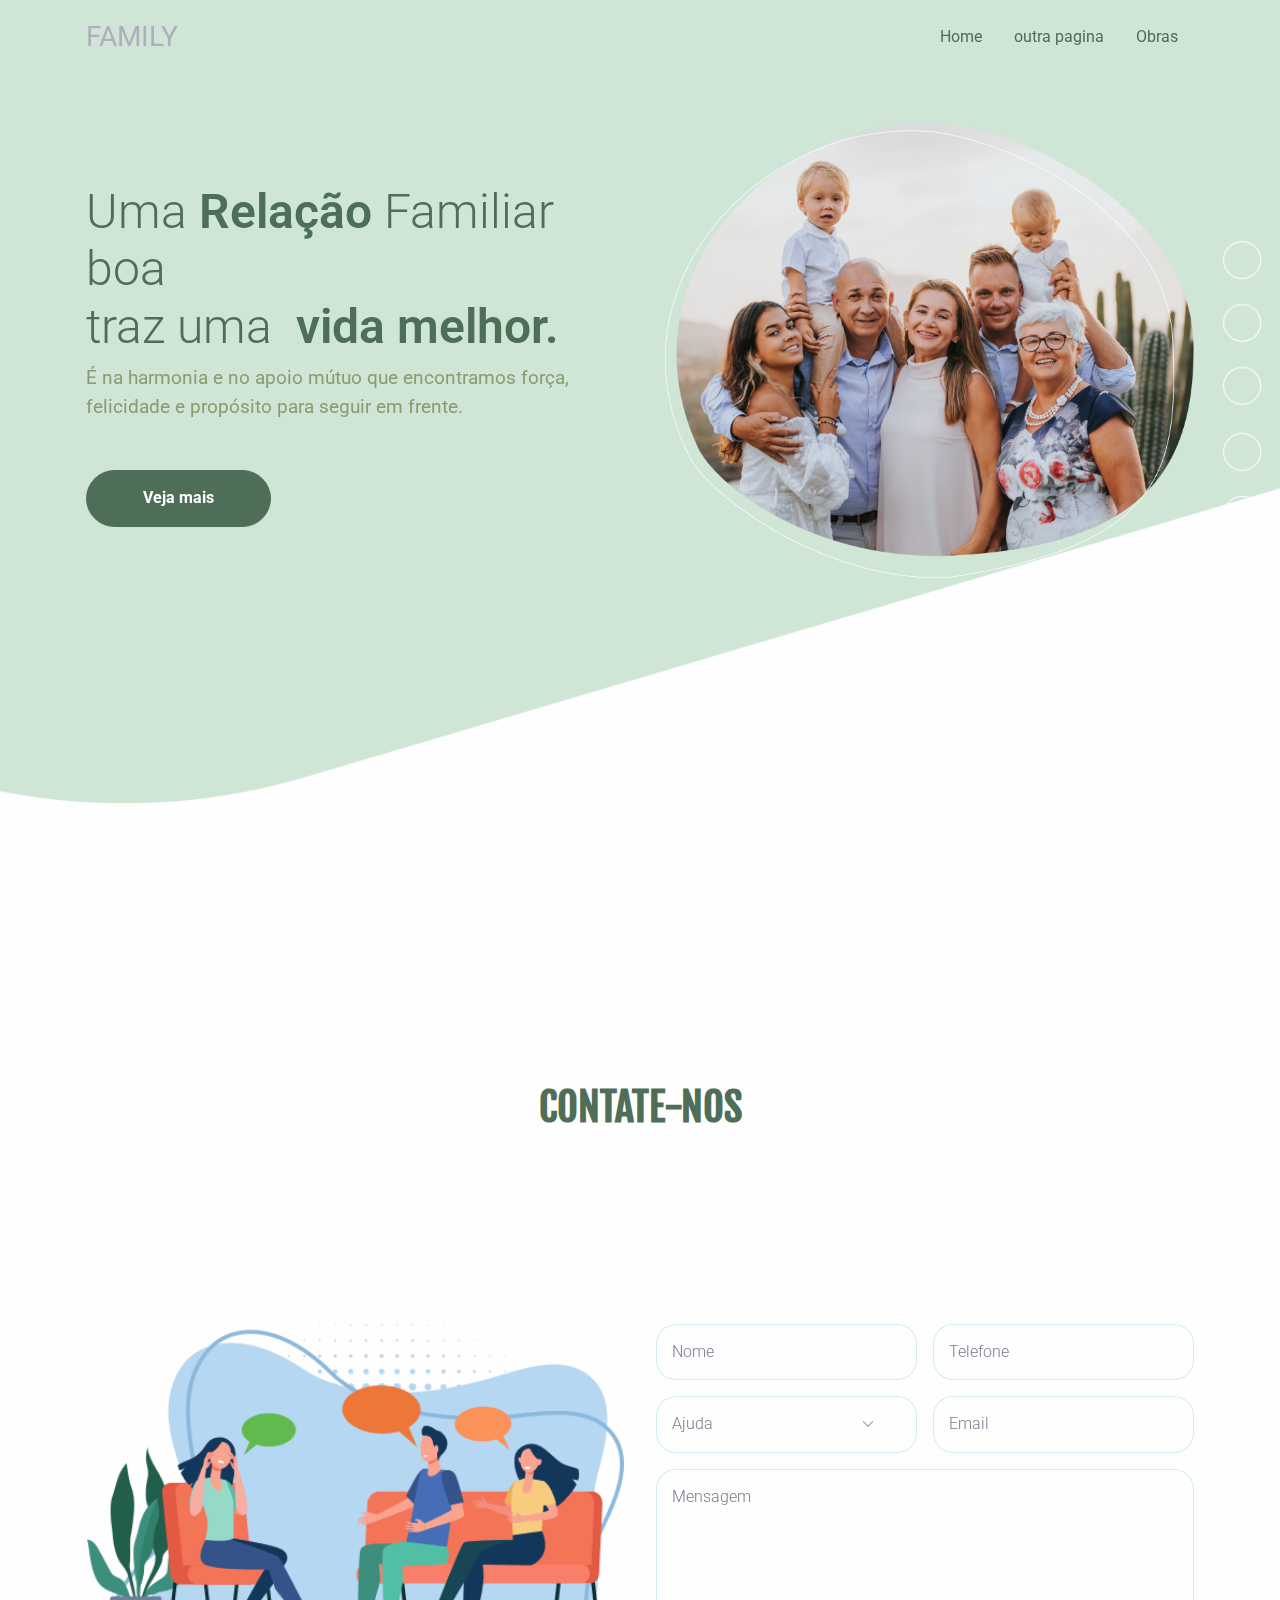
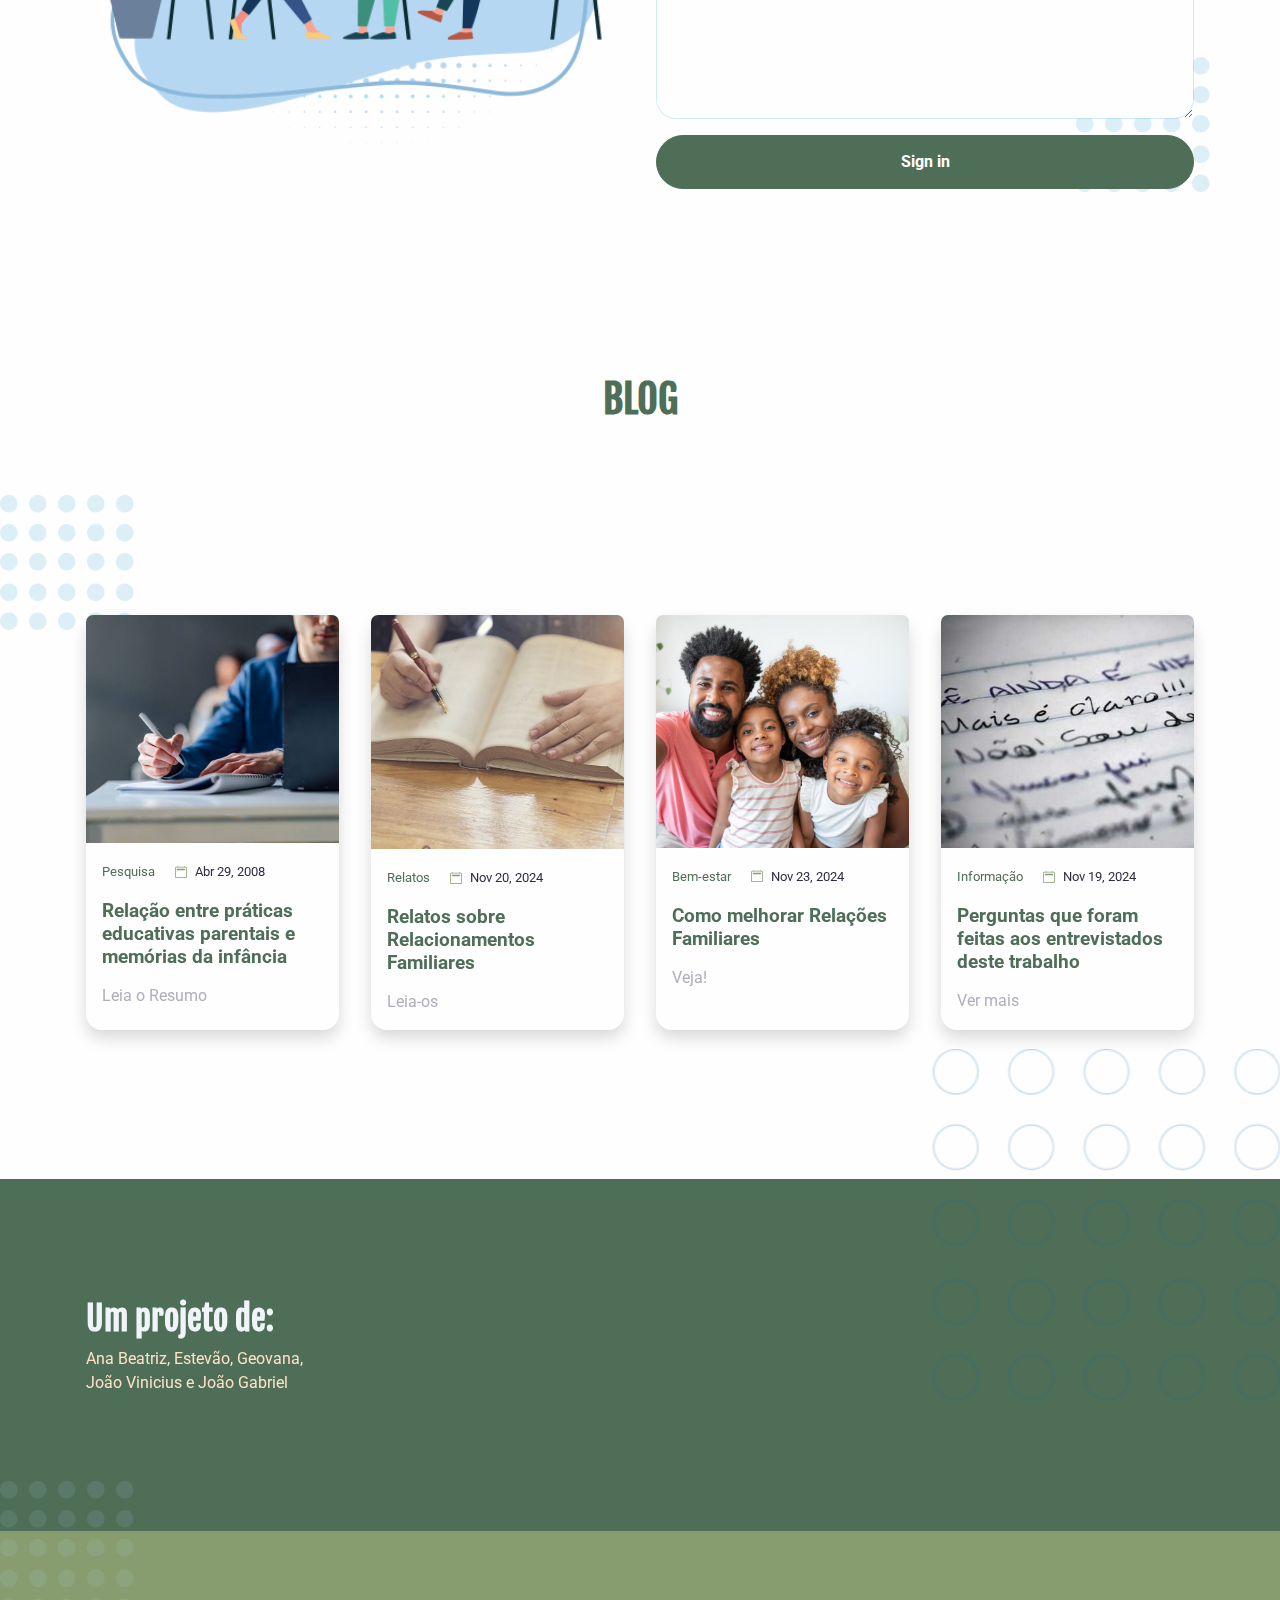
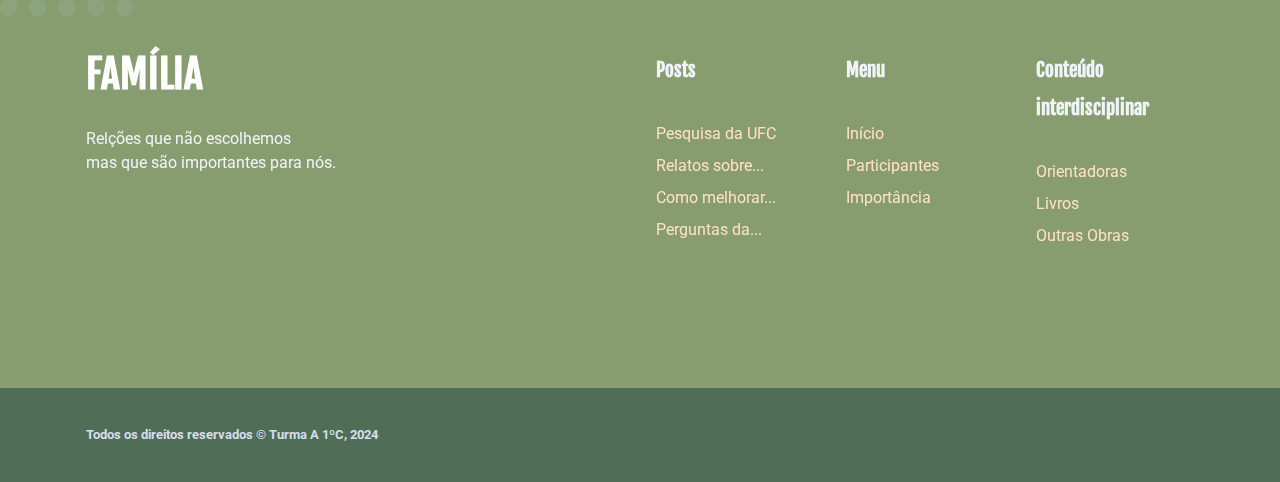
==== contato.html @ 93568e3d "Dividindo em páginas" ====
<!DOCTYPE html>
<html lang="pt-br" dir="ltr">

  <head>
    <meta charset="utf-8">
    <meta http-equiv="X-UA-Compatible" content="IE=edge">
    <meta name="viewport" content="width=device-width, initial-scale=1">


    <!-- ===============================================-->
    <!--    Document Title-->
    <!-- ====================================== -->
    <title>Relações Familiares</title>



    <!-- ===============================================-->
    <!--    Favicons-->
    <!-- ===============================================-->
    <link rel="apple-touch-icon" sizes="180x180" href="assets/img/favicons/apple-touch-icon.png">
    <link rel="icon" type="image/png" sizes="32x32" href="assets/img/favicons/favicon-32x32.png">
    <link rel="icon" type="image/png" sizes="16x16" href="assets/img/favicons/favicon-16x16.png">
    <link rel="shortcut icon" type="image/x-icon" href="assets/img/favicons/favicon.ico">
    <link rel="manifest" href="assets/img/favicons/manifest.json">
    <meta name="msapplication-TileImage" content="assets/img/favicons/mstile-150x150.png">
    <meta name="theme-color" content="#ffffff">


    <!-- ===============================================-->
    <!--    Stylesheets-->
    <!-- ===============================================-->
    <link href="assets/css/theme.css" rel="stylesheet" />
    <link rel="stylesheet" href="assets/css/style.css">

  </head>

  
  <body>

    <!-- ===============================================-->
    <!--    Main Content-->
    <!-- ===============================================-->
    <main class="main" id="top">
      
      <nav class="navbar navbar-expand-lg navbar-light fixed-top py-3 d-block" data-navbar-on-scroll="data-navbar-on-scroll">
        <div class="container"><a class="navbar-brand" href="index.html"><!--<img src="assets/img/gallery/logo.png" width="118" alt="logo" />-->FAMILY</a>
          <button class="navbar-toggler" type="button" data-bs-toggle="collapse" data-bs-target="#navbarSupportedContent" aria-controls="navbarSupportedContent" aria-expanded="false" aria-label="Toggle navigation"><span class="navbar-toggler-icon"> </span></button>
          <div class="collapse navbar-collapse border-top border-lg-0 mt-4 mt-lg-0" id="navbarSupportedContent">
            <ul class="navbar-nav ms-auto pt-2 pt-lg-0 font-base">
              <li class="nav-item px-2"><a class="nav-link" aria-current="page" href="index.html">Home</a></li>
              <li class="nav-item px-2"><a class="nav-link" href="#">outra pagina</a></li>
              <li class="nav-item px-2"><a class="nav-link" href="obras.html">Obras</a></li>
            </ul>
          </div>
        </div>
      </nav>

      <section class="py-xxl-10 pb-0" id="home">
        <div class="bg-holder bg-size" style="background-image:url(assets/img/gallery/hero-bg.png);background-position:top center;background-size:cover;">
        </div>
        <!--/.bg-holder-->

        <div class="container">
          <div class="row min-vh-xl-100 min-vh-xxl-25">
            <div class="col-md-5 col-xl-6 col-xxl-7 order-0 order-md-1 text-end"><img class="pt-7 pt-md-0 w-100" src="assets/img/gallery/hero.png" alt="hero-header" /></div>
            <div class="col-md-75 col-xl-6 col-xxl-5 text-md-start text-center py-6">
              <h1 class="fw-light font-base fs-6 fs-xxl-7">Uma <strong>Relação </strong>Familiar boa<br />traz uma &nbsp;<strong>vida melhor.</strong></h1>
              <p class="fs-1 mb-5">É na harmonia e no apoio mútuo que encontramos força,<br />felicidade e propósito para seguir em frente.</p><a class="btn btn-lg btn-primary rounded-pill" href="#sobre" role="button">Veja mais</a>
            </div>
          </div>
        </div>
      </section>
      

      <!-- ============================================-->
      <!-- <section> begin ========== CONTATO ======-->
      <section class="py-5" id="contato">

        <div class="container">
          <div class="row">
            <div class="col-12 py-3">
              <div class="bg-holder bg-size">
              </div>
              <!--/.bg-holder-->

              <h1 class="text-center">CONTATE-NOS</h1>
            </div>
          </div>
        </div>
        <!-- end of .container-->

      </section>
      <!-- <section> close ============================-->
      <!-- ============================================-->


      <section class="py-8">
        <div class="container">
          <div class="row">
            <div class="bg-holder bg-size" style="background-image:url(assets/img/gallery/dot-bg.png);background-position:bottom right;background-size:auto;">
            </div>
            <!--/.bg-holder-->

            <div class="col-lg-6 z-index-2 mb-5"><img class="w-100" src="assets/img/gallery/contato.png" alt="..." /></div>
            <div class="col-lg-6 z-index-2">
              <form class="row g-3">
                <div class="col-md-6">
                  <label class="visually-hidden" for="inputName">Name</label>
                  <input class="form-control form-livedoc-control" id="inputName" type="text" placeholder="Nome" />
                </div>
                <div class="col-md-6">
                  <label class="visually-hidden" for="inputPhone">Phone</label>
                  <input class="form-control form-livedoc-control" id="inputPhone" type="text" placeholder="Telefone" />
                </div>
                <div class="col-md-6">
                  <label class="form-label visually-hidden" for="inputCategory">Category</label>
                  <select class="form-select" id="inputCategory">
                    <option selected="selected">Ajuda</option>
                    <option> Conversar</option>
                    <option> Dúvidas</option>
                  </select>
                </div>
                <div class="col-md-6">
                  <label class="form-label visually-hidden" for="inputEmail">Email</label>
                  <input class="form-control form-livedoc-control" id="inputEmail" type="email" placeholder="Email" />
                </div>
                <div class="col-md-12">
                  <label class="form-label visually-hidden" for="validationTextarea">Message</label>
                  <textarea class="form-control form-livedoc-control" id="validationTextarea" placeholder="Mensagem" style="height: 250px;" required="required"></textarea>
                </div>
                <div class="col-12">
                  <div class="d-grid">
                    <button class="btn btn-primary rounded-pill" type="submit">Sign in</button>
                  </div>
                </div>
              </form>
            </div>
          </div>
        </div>
      </section>


      <!-- ============================================-->
      <!-- <section> begin ============== BLOG ========-->
      <section class="py-5" id="blog">

        <div class="container">
          <div class="row">
            <div class="col-12 py-3">
              <div class="bg-holder bg-size">
              </div>
              <!--/.bg-holder-->

              <h1 class="text-center">BLOG</h1>
            </div>
          </div>
        </div>
        <!-- end of .container-->

      </section>
      <!-- <section> close ============================-->
      <!-- ============================================-->


      <section>
        <div class="bg-holder bg-size" style="background-image:url(assets/img/gallery/dot-bg.png);background-position:top left;background-size:auto;">
        </div>
        <!--/.bg-holder-->

        <div class="container">
          <div class="row">
            <div class="col-sm-6 col-lg-3 mb-4">
              <div class="card h-100 shadow card-span rounded-3"><img class="card-img-top rounded-top-3" src="assets/img/gallery/pesquisa.jpg" alt="news" />
                <div class="card-body"><span class="fs--1 text-primary me-3">Pesquisa</span>
                  <svg class="bi bi-calendar2 me-2" xmlns="http://www.w3.org/2000/svg" width="12" height="12" fill="currentColor" viewBox="0 0 16 16">
                    <path d="M3.5 0a.5.5 0 0 1 .5.5V1h8V.5a.5.5 0 0 1 1 0V1h1a2 2 0 0 1 2 2v11a2 2 0 0 1-2 2H2a2 2 0 0 1-2-2V3a2 2 0 0 1 2-2h1V.5a.5.5 0 0 1 .5-.5zM2 2a1 1 0 0 0-1 1v11a1 1 0 0 0 1 1h12a1 1 0 0 0 1-1V3a1 1 0 0 0-1-1H2z"></path>
                    <path d="M2.5 4a.5.5 0 0 1 .5-.5h10a.5.5 0 0 1 .5.5v1a.5.5 0 0 1-.5.5H3a.5.5 0 0 1-.5-.5V4z"> </path>
                  </svg><span class="fs--1 text-900">Abr 29, 2008</span><span class="fs--1"></span>
                  <h5 class="font-base fs-lg-0 fs-xl-1 my-3">Relação entre práticas educativas parentais e memórias da infância</h5><a class="stretched-link" href="pesquisa-ufc.html">Leia o Resumo</a>
                </div>
              </div>
            </div>
            <div class="col-sm-6 col-lg-3 mb-4">
              <div class="card h-100 shadow card-span rounded-3"><img class="card-img-top rounded-top-3" src="assets/img/gallery/relatos-image.jpg" alt="news" />
                <div class="card-body"><span class="fs--1 text-primary me-3">Relatos</span>
                  <svg class="bi bi-calendar2 me-2" xmlns="http://www.w3.org/2000/svg" width="12" height="12" fill="currentColor" viewBox="0 0 16 16">
                    <path d="M3.5 0a.5.5 0 0 1 .5.5V1h8V.5a.5.5 0 0 1 1 0V1h1a2 2 0 0 1 2 2v11a2 2 0 0 1-2 2H2a2 2 0 0 1-2-2V3a2 2 0 0 1 2-2h1V.5a.5.5 0 0 1 .5-.5zM2 2a1 1 0 0 0-1 1v11a1 1 0 0 0 1 1h12a1 1 0 0 0 1-1V3a1 1 0 0 0-1-1H2z"></path>
                    <path d="M2.5 4a.5.5 0 0 1 .5-.5h10a.5.5 0 0 1 .5.5v1a.5.5 0 0 1-.5.5H3a.5.5 0 0 1-.5-.5V4z"> </path>
                  </svg><span class="fs--1 text-900">Nov 20, 2024</span><span class="fs--1"></span>
                  <h5 class="font-base fs-lg-0 fs-xl-1 my-3">Relatos sobre Relacionamentos Familiares</h5><a class="stretched-link" href="relatos.html">Leia-os</a>
                </div>
              </div>
            </div>
            <div class="col-sm-6 col-lg-3 mb-4">
              <div class="card h-100 shadow card-span rounded-3"><img class="card-img-top rounded-top-3" src="assets/img/gallery/familia.jpeg" alt="news" />
                <div class="card-body"><span class="fs--1 text-primary me-3">Bem-estar</span>
                  <svg class="bi bi-calendar2 me-2" xmlns="http://www.w3.org/2000/svg" width="12" height="12" fill="currentColor" viewBox="0 0 16 16">
                    <path d="M3.5 0a.5.5 0 0 1 .5.5V1h8V.5a.5.5 0 0 1 1 0V1h1a2 2 0 0 1 2 2v11a2 2 0 0 1-2 2H2a2 2 0 0 1-2-2V3a2 2 0 0 1 2-2h1V.5a.5.5 0 0 1 .5-.5zM2 2a1 1 0 0 0-1 1v11a1 1 0 0 0 1 1h12a1 1 0 0 0 1-1V3a1 1 0 0 0-1-1H2z"></path>
                    <path d="M2.5 4a.5.5 0 0 1 .5-.5h10a.5.5 0 0 1 .5.5v1a.5.5 0 0 1-.5.5H3a.5.5 0 0 1-.5-.5V4z"> </path>
                  </svg><span class="fs--1 text-900">Nov 23, 2024</span><span class="fs--1"></span>
                  <h5 class="font-base fs-lg-0 fs-xl-1 my-3">Como melhorar Relações Familiares</h5><a class="stretched-link" href="melhorarrelacoes.html">Veja!</a>
                </div>
              </div>
            </div>
            <div class="col-sm-6 col-lg-3 mb-4">
              <div class="card h-100 shadow card-span rounded-3"><img class="card-img-top rounded-top-3" src="assets/img/gallery/perguntas.jpg" alt="news" />
                <div class="card-body"><span class="fs--1 text-primary me-3">Informação</span>
                  <svg class="bi bi-calendar2 me-2" xmlns="http://www.w3.org/2000/svg" width="12" height="12" fill="currentColor" viewBox="0 0 16 16">
                    <path d="M3.5 0a.5.5 0 0 1 .5.5V1h8V.5a.5.5 0 0 1 1 0V1h1a2 2 0 0 1 2 2v11a2 2 0 0 1-2 2H2a2 2 0 0 1-2-2V3a2 2 0 0 1 2-2h1V.5a.5.5 0 0 1 .5-.5zM2 2a1 1 0 0 0-1 1v11a1 1 0 0 0 1 1h12a1 1 0 0 0 1-1V3a1 1 0 0 0-1-1H2z"></path>
                    <path d="M2.5 4a.5.5 0 0 1 .5-.5h10a.5.5 0 0 1 .5.5v1a.5.5 0 0 1-.5.5H3a.5.5 0 0 1-.5-.5V4z"> </path>
                  </svg><span class="fs--1 text-900">Nov 19, 2024</span><span class="fs--1"></span>
                  <h5 class="font-base fs-lg-0 fs-xl-1 my-3">Perguntas que foram feitas aos entrevistados deste trabalho</h5><a class="stretched-link" href="perguntas-entrevista.html">Ver mais</a>
                </div>
              </div>
            </div>
          </div>
        </div>
      </section>


      <section class="bg-primary">
        <div class="bg-holder bg-size" style="background-image:url(assets/img/gallery/cta-bg.png);background-position:center right;margin-top:-8.125rem;background-size:contain;">
        </div>
        <!--/.bg-holder-->

        <div class="container">
          <div class="row">
            <div class="col-lg-6">
              <h2 class="fw-bold text-light">Um projeto de:</h2>
              <p class="text-soft-primary">Ana Beatriz, Estevão, Geovana, <br />João Vinicius e João Gabriel</p>
            </div>
          </div>
        </div>
      </section>
      <section class="py-0 bg-secondary">
        <div class="bg-holder opacity-25" style="background-image:url(assets/img/gallery/dot-bg.png);background-position:top left;margin-top:-3.125rem;background-size:auto;">
        </div>
        <!--/.bg-holder-->

        <div class="container">
          <div class="row py-8">
            <div class="col-12 col-sm-12 col-lg-6 mb-4 order-0 order-sm-0"><a class="text-decoration-none" href="#"><h1 class="h1-footer">FAMÍLIA</h1></a>
              <p class="text-light my-4">Relções que não escolhemos <br />mas que são importantes para nós.</p>
            </div>
            <div class="col-6 col-sm-4 col-lg-2 mb-3 order-2 order-sm-1">
              <h5 class="lh-lg fw-bold mb-4 text-light font-sans-serif">Posts</h5>
              <ul class="list-unstyled mb-md-4 mb-lg-0">
                <li class="lh-lg"><a class="footer-link" href="pesquisa-ufc.html">Pesquisa da UFC</a></li>
                <li class="lh-lg"><a class="footer-link" href="relatos.html">Relatos sobre...</a></li>
                <li class="lh-lg"><a class="footer-link" href="melhorarrelacoes.html">Como melhorar...</a></li>
                <li class="lh-lg"><a class="footer-link" href="perguntas-entrevista.html">Perguntas da...</a></li>
              </ul>
            </div>
            <div class="col-6 col-sm-4 col-lg-2 mb-3 order-3 order-sm-2">
              <h5 class="lh-lg fw-bold text-light mb-4 font-sans-serif">Menu</h5>
              <ul class="list-unstyled mb-md-4 mb-lg-0">
                <li class="lh-lg"><a class="footer-link" href="#home">Início</a></li>
                <li class="lh-lg"><a class="footer-link" href="#grupo">Participantes</a></li>
                <li class="lh-lg"><a class="footer-link" href="#importancia">Importância</a></li>
              </ul>
            </div>
            <div class="col-6 col-sm-4 col-lg-2 mb-3 order-3 order-sm-2">
              <h5 class="lh-lg fw-bold text-light mb-4 font-sans-serif"> Conteúdo interdisciplinar</h5>
              <ul class="list-unstyled mb-md-4 mb-lg-0">
                <li class="lh-lg"><a class="footer-link" href="#sobre">Orientadoras</a></li>
                <li class="lh-lg"><a class="footer-link" href="#livros">Livros</a></li>
                <li class="lh-lg"><a class="footer-link" href="#sujestoes">Outras Obras</a></li>
              </ul>
            </div>
          </div>
        </div>


        <!-- ============================================-->
        <!-- <section> begin ============================-->
        <section class="py-0 bg-primary">

          <div class="container">
            <div class="row justify-content-md-between justify-content-evenly py-4">
              <div class="col-12 col-sm-8 col-md-6 col-lg-auto text-center text-md-start">
                <p class="fs--1 my-2 fw-bold text-200">Todos os direitos reservados &copy; Turma A 1ºC, 2024</p>
              </div>
            </div>
          </div>
          <!-- end of .container-->

        </section>
        <!-- <section> close ============================-->
        <!-- ============================================-->


      </section>
    </main>
    <!-- ===============================================-->
    <!--    End of Main Content-->
    <!-- ===============================================-->




    <!-- ===============================================-->
    <!--    JavaScripts-->
    <!-- ===============================================-->
    <script src="vendors/@popperjs/popper.min.js"></script>
    <script src="vendors/bootstrap/bootstrap.min.js"></script>
    <script src="vendors/is/is.min.js"></script>
    <script src="https://scripts.sirv.com/sirvjs/v3/sirv.js"></script>
    <script src="https://polyfill.io/v3/polyfill.min.js?features=window.scroll"></script>
    <script src="vendors/fontawesome/all.min.js"></script>
    <script src="assets/js/theme.js"></script>

    <link rel="preconnect" href="https://fonts.googleapis.com">
    <link rel="preconnect" href="https://fonts.gstatic.com" crossorigin>
    <link href="https://fonts.googleapis.com/css2?family=Fjalla+One&amp;family=Roboto:ital,wght@0,100;0,300;0,400;0,500;0,700;0,900;1,100&amp;display=swap" rel="stylesheet">
  </body>

</html>
---- assets/css/theme.css ----
/* -------------------------------------------------------------------------- */
/*                                 Theme                                      */
/* -------------------------------------------------------------------------- */
/* prettier-ignore */
/* -------------------------------------------------------------------------- */
/*                                  Utilities                                 */
/* -------------------------------------------------------------------------- */
/*-----------------------------------------------
|   Bootstrap Styles
-----------------------------------------------*/
/*!
 * Bootstrap v5.0.0-alpha1 (https://getbootstrap.com/)
 * Copyright 2011-2020 The Bootstrap Authors
 * Copyright 2011-2020 Twitter, Inc.
 * Licensed under MIT (https://github.com/twbs/bootstrap/blob/main/LICENSE)
 */
:root {
  --bs-blue: #283779;
  --bs-indigo: #1B71A1;
  --bs-purple: #A1B0FC;
  --bs-pink: #D42DA3;
  --bs-red: #DA3849;
  --bs-orange: #F17228;
  --bs-yellow: #FEC02F;
  --bs-green: #30A64A;
  --bs-teal: #53F283;
  --bs-cyan: #0DAFCA;
  --bs-white: #FFFEFE;
  --bs-gray: #7B7A8B;
  --bs-gray-dark: #464558;
  --bs-primary: #283779;
  --bs-secondary: #1B71A1;
  --bs-success: #30A64A;
  --bs-info: #0DAFCA;
  --bs-warning: #FEC02F;
  --bs-danger: #DA3849;
  --bs-light: #F0F4F9;
  --bs-dark: #222132;
  --bs-font-sans-serif: "Fjalla One", "Open Sans", -apple-system, BlinkMacSystemFont, "Segoe UI", "Helvetica Neue", Arial, sans-serif, "Apple Color Emoji", "Segoe UI Emoji", "Segoe UI Symbol";
  --bs-font-monospace: "SFMono-Regular", Menlo, Monaco, Consolas, "Liberation Mono", "Courier New", monospace;
  --bs-gradient: linear-gradient(180deg, rgba(255, 254, 254, 0.15), rgba(255, 254, 254, 0));
}

*,
*::before,
*::after {
  -webkit-box-sizing: border-box;
  box-sizing: border-box;
}

@media (prefers-reduced-motion: no-preference) {
  :root {
    scroll-behavior: smooth;
  }
}

body {
  margin: 0;
  font-family: "Roboto", -apple-system, BlinkMacSystemFont, "Segoe UI", "Helvetica Neue", Arial, sans-serif, "Apple Color Emoji", "Segoe UI Emoji", "Segoe UI Symbol";
  font-size: 1rem;
  font-weight: 400;
  line-height: 1.5;
  color: #889d6f;
  background-color: #FFFEFE;
  -webkit-text-size-adjust: 100%;
  -webkit-tap-highlight-color: rgba(0, 0, 0, 0);
}

hr {
  margin: 1rem 0;
  color: #C5C5D2;
  background-color: currentColor;
  border: 0;
  opacity: 1;
}

hr:not([size]) {
  height: 1px;
}

h1, .h1, h2, .h2, h3, .h3, h4, .h4, h5, .h5, h6, .h6 {
  margin-top: 0;
  margin-bottom: 0.5rem;
  font-family: "Fjalla One", "Open Sans", -apple-system, BlinkMacSystemFont, "Segoe UI", "Helvetica Neue", Arial, sans-serif, "Apple Color Emoji", "Segoe UI Emoji", "Segoe UI Symbol";
  font-weight: 700;
  line-height: 1.2;
  color: #4e6e58;
}

h1, .h1 {
  font-size: calc(1.37383rem + 1.48598vw);
}

@media (min-width: 1200px) {
  h1, .h1 {
    font-size: 2.48832rem;
  }
}

h2, .h2 {
  font-size: calc(1.33236rem + 0.98832vw);
}

@media (min-width: 1200px) {
  h2, .h2 {
    font-size: 2.0736rem;
  }
}

h3, .h3 {
  font-size: calc(1.2978rem + 0.5736vw);
}

@media (min-width: 1200px) {
  h3, .h3 {
    font-size: 1.728rem;
  }
}

h4, .h4 {
  font-size: calc(1.269rem + 0.228vw);
}

@media (min-width: 1200px) {
  h4, .h4 {
    font-size: 1.44rem;
  }
}

h5, .h5 {
  font-size: 1.2rem;
}

h6, .h6 {
  font-size: 0.83333rem;
}

p {
  margin-top: 0;
  margin-bottom: 1rem;
}

abbr[title],
abbr[data-bs-original-title] {
  -webkit-text-decoration: underline dotted;
  text-decoration: underline dotted;
  cursor: help;
  -webkit-text-decoration-skip-ink: none;
  text-decoration-skip-ink: none;
}

address {
  margin-bottom: 1rem;
  font-style: normal;
  line-height: inherit;
}

ol,
ul {
  padding-left: 2rem;
}

ol,
ul,
dl {
  margin-top: 0;
  margin-bottom: 1rem;
}

ol ol,
ul ul,
ol ul,
ul ol {
  margin-bottom: 0;
}

dt {
  font-weight: 700;
}

dd {
  margin-bottom: .5rem;
  margin-left: 0;
}

blockquote {
  margin: 0 0 1rem;
}

b,
strong {
  font-weight: 800;
}

small, .small {
  font-size: 75%;
}

mark, .mark {
  padding: 0.2em;
  background-color: #fcf8e3;
}

sub,
sup {
  position: relative;
  font-size: 0.75em;
  line-height: 0;
  vertical-align: baseline;
}

sub {
  bottom: -.25em;
}

sup {
  top: -.5em;
}

a {
  color: #AFAEBC;
  text-decoration: none;
}

a:hover {
  color: #889d6f;
  text-decoration: underline;
}

a:not([href]):not([class]), a:not([href]):not([class]):hover {
  color: inherit;
  text-decoration: none;
}

pre,
code,
kbd,
samp {
  font-family: var(--bs-font-monospace);
  font-size: 1em;
  direction: ltr /* rtl:ignore */;
  unicode-bidi: bidi-override;
}

pre {
  display: block;
  margin-top: 0;
  margin-bottom: 1rem;
  overflow: auto;
  font-size: 75%;
}

pre code {
  font-size: inherit;
  color: inherit;
  word-break: normal;
}

code {
  font-size: 75%;
  color: #D42DA3;
  word-wrap: break-word;
}

a > code {
  color: inherit;
}

kbd {
  padding: 0.2rem 0.4rem;
  font-size: 75%;
  color: #FFFEFE;
  background-color: #2F2E41;
  border-radius: 0.25rem;
}

kbd kbd {
  padding: 0;
  font-size: 1em;
  font-weight: 700;
}

figure {
  margin: 0 0 1rem;
}

img,
svg {
  vertical-align: middle;
}

table {
  caption-side: bottom;
  border-collapse: collapse;
}

caption {
  padding-top: 0.5rem;
  padding-bottom: 0.5rem;
  color: #9291A1;
  text-align: left;
}

th {
  text-align: inherit;
  text-align: -webkit-match-parent;
}

thead,
tbody,
tfoot,
tr,
td,
th {
  border-color: inherit;
  border-style: solid;
  border-width: 0;
}

label {
  display: inline-block;
}

button {
  border-radius: 0;
}

button:focus:not(:focus-visible) {
  outline: 0;
}

input,
button,
select,
optgroup,
textarea {
  margin: 0;
  font-family: inherit;
  font-size: inherit;
  line-height: inherit;
}

button,
select {
  text-transform: none;
}

[role="button"] {
  cursor: pointer;
}

select {
  word-wrap: normal;
}

select:disabled {
  opacity: 1;
}

[list]::-webkit-calendar-picker-indicator {
  display: none;
}

button,
[type="button"],
[type="reset"],
[type="submit"] {
  -webkit-appearance: button;
}

button:not(:disabled),
[type="button"]:not(:disabled),
[type="reset"]:not(:disabled),
[type="submit"]:not(:disabled) {
  cursor: pointer;
}

::-moz-focus-inner {
  padding: 0;
  border-style: none;
}

textarea {
  resize: vertical;
}

fieldset {
  min-width: 0;
  padding: 0;
  margin: 0;
  border: 0;
}

legend {
  float: left;
  width: 100%;
  padding: 0;
  margin-bottom: 0.5rem;
  font-size: calc(1.275rem + 0.3vw);
  line-height: inherit;
}

@media (min-width: 1200px) {
  legend {
    font-size: 1.5rem;
  }
}

legend + * {
  clear: left;
}

::-webkit-datetime-edit-fields-wrapper,
::-webkit-datetime-edit-text,
::-webkit-datetime-edit-minute,
::-webkit-datetime-edit-hour-field,
::-webkit-datetime-edit-day-field,
::-webkit-datetime-edit-month-field,
::-webkit-datetime-edit-year-field {
  padding: 0;
}

::-webkit-inner-spin-button {
  height: auto;
}

[type="search"] {
  outline-offset: -2px;
  -webkit-appearance: textfield;
}

/* rtl:raw:
[type="tel"],
[type="url"],
[type="email"],
[type="number"] {
  direction: ltr;
}
*/
::-webkit-search-decoration {
  -webkit-appearance: none;
}

::-webkit-color-swatch-wrapper {
  padding: 0;
}

::file-selector-button {
  font: inherit;
}

::-webkit-file-upload-button {
  font: inherit;
  -webkit-appearance: button;
}

output {
  display: inline-block;
}

iframe {
  border: 0;
}

summary {
  display: list-item;
  cursor: pointer;
}

progress {
  vertical-align: baseline;
}

[hidden] {
  display: none !important;
}

.lead {
  font-size: 1.2rem;
  font-weight: 400;
}

.display-1 {
  font-size: calc(1.55498rem + 3.65978vw);
  font-weight: 900;
  line-height: 1;
}

@media (min-width: 1200px) {
  .display-1 {
    font-size: 4.29982rem;
  }
}

.display-2 {
  font-size: calc(1.48332rem + 2.79982vw);
  font-weight: 900;
  line-height: 1;
}

@media (min-width: 1200px) {
  .display-2 {
    font-size: 3.58318rem;
  }
}

.display-3 {
  font-size: calc(1.4236rem + 2.08318vw);
  font-weight: 900;
  line-height: 1;
}

@media (min-width: 1200px) {
  .display-3 {
    font-size: 2.98598rem;
  }
}

.display-4 {
  font-size: calc(1.37383rem + 1.48598vw);
  font-weight: 900;
  line-height: 1;
}

@media (min-width: 1200px) {
  .display-4 {
    font-size: 2.48832rem;
  }
}

.display-5 {
  font-size: calc(1.33236rem + 0.98832vw);
  font-weight: 900;
  line-height: 1;
}

@media (min-width: 1200px) {
  .display-5 {
    font-size: 2.0736rem;
  }
}

.display-6 {
  font-size: calc(1.2978rem + 0.5736vw);
  font-weight: 900;
  line-height: 1;
}

@media (min-width: 1200px) {
  .display-6 {
    font-size: 1.728rem;
  }
}

.list-unstyled {
  padding-left: 0;
  list-style: none;
}

.list-inline {
  padding-left: 0;
  list-style: none;
}

.list-inline-item {
  display: inline-block;
}

.list-inline-item:not(:last-child) {
  margin-right: 0.5rem;
}

.initialism {
  font-size: 75%;
  text-transform: uppercase;
}

.blockquote {
  margin-bottom: 1rem;
  font-size: 1.2rem;
}

.blockquote > :last-child {
  margin-bottom: 0;
}

.blockquote-footer {
  margin-top: -1rem;
  margin-bottom: 1rem;
  font-size: 75%;
  color: #7B7A8B;
}

.blockquote-footer::before {
  content: "\2014\00A0";
}

.img-fluid {
  max-width: 100%;
  height: auto;
}

.img-thumbnail {
  padding: 0.25rem;
  background-color: #FFFEFE;
  border: 1px solid #C5C5D2;
  border-radius: 0.5rem;
  max-width: 100%;
  height: auto;
}

.figure {
  display: inline-block;
}

.figure-img {
  margin-bottom: 0.5rem;
  line-height: 1;
}

.figure-caption {
  font-size: 75%;
  color: #7B7A8B;
}

.container,
.container-fluid,
.container-sm,
.container-md,
.container-lg,
.container-xl,
.container-xxl {
  width: 100%;
  padding-right: var(--bs-gutter-x, 1rem);
  padding-left: var(--bs-gutter-x, 1rem);
  margin-right: auto;
  margin-left: auto;
}

@media (min-width: 576px) {
  .container, .container-sm {
    max-width: 540px;
  }
}

@media (min-width: 768px) {
  .container, .container-sm, .container-md {
    max-width: 720px;
  }
}

@media (min-width: 992px) {
  .container, .container-sm, .container-md, .container-lg {
    max-width: 960px;
  }
}

@media (min-width: 1200px) {
  .container, .container-sm, .container-md, .container-lg, .container-xl {
    max-width: 1140px;
  }
}

@media (min-width: 1540px) {
  .container, .container-sm, .container-md, .container-lg, .container-xl, .container-xxl {
    max-width: 1480px;
  }
}

.row {
  --bs-gutter-x: 2rem;
  --bs-gutter-y: 0;
  display: -webkit-box;
  display: -ms-flexbox;
  display: flex;
  -ms-flex-wrap: wrap;
  flex-wrap: wrap;
  margin-top: calc(var(--bs-gutter-y) * -1);
  margin-right: calc(var(--bs-gutter-x) / -2);
  margin-left: calc(var(--bs-gutter-x) / -2);
}

.row > * {
  -ms-flex-negative: 0;
  flex-shrink: 0;
  width: 100%;
  max-width: 100%;
  padding-right: calc(var(--bs-gutter-x) / 2);
  padding-left: calc(var(--bs-gutter-x) / 2);
  margin-top: var(--bs-gutter-y);
}

.col {
  -webkit-box-flex: 1;
  -ms-flex: 1 0 0%;
  flex: 1 0 0%;
}

.row-cols-auto > * {
  -webkit-box-flex: 0;
  -ms-flex: 0 0 auto;
  flex: 0 0 auto;
  width: auto;
}

.row-cols-1 > * {
  -webkit-box-flex: 0;
  -ms-flex: 0 0 auto;
  flex: 0 0 auto;
  width: 100%;
}

.row-cols-2 > * {
  -webkit-box-flex: 0;
  -ms-flex: 0 0 auto;
  flex: 0 0 auto;
  width: 50%;
}

.row-cols-3 > * {
  -webkit-box-flex: 0;
  -ms-flex: 0 0 auto;
  flex: 0 0 auto;
  width: 33.33333%;
}

.row-cols-4 > * {
  -webkit-box-flex: 0;
  -ms-flex: 0 0 auto;
  flex: 0 0 auto;
  width: 25%;
}

.row-cols-5 > * {
  -webkit-box-flex: 0;
  -ms-flex: 0 0 auto;
  flex: 0 0 auto;
  width: 20%;
}

.row-cols-6 > * {
  -webkit-box-flex: 0;
  -ms-flex: 0 0 auto;
  flex: 0 0 auto;
  width: 16.66667%;
}

.col-auto {
  -webkit-box-flex: 0;
  -ms-flex: 0 0 auto;
  flex: 0 0 auto;
  width: auto;
}

.col-1 {
  -webkit-box-flex: 0;
  -ms-flex: 0 0 auto;
  flex: 0 0 auto;
  width: 8.33333%;
}

.col-2 {
  -webkit-box-flex: 0;
  -ms-flex: 0 0 auto;
  flex: 0 0 auto;
  width: 16.66667%;
}

.col-3 {
  -webkit-box-flex: 0;
  -ms-flex: 0 0 auto;
  flex: 0 0 auto;
  width: 25%;
}

.col-4 {
  -webkit-box-flex: 0;
  -ms-flex: 0 0 auto;
  flex: 0 0 auto;
  width: 33.33333%;
}

.col-5 {
  -webkit-box-flex: 0;
  -ms-flex: 0 0 auto;
  flex: 0 0 auto;
  width: 41.66667%;
}

.col-6 {
  -webkit-box-flex: 0;
  -ms-flex: 0 0 auto;
  flex: 0 0 auto;
  width: 50%;
}

.col-7 {
  -webkit-box-flex: 0;
  -ms-flex: 0 0 auto;
  flex: 0 0 auto;
  width: 58.33333%;
}

.col-8 {
  -webkit-box-flex: 0;
  -ms-flex: 0 0 auto;
  flex: 0 0 auto;
  width: 66.66667%;
}

.col-9 {
  -webkit-box-flex: 0;
  -ms-flex: 0 0 auto;
  flex: 0 0 auto;
  width: 75%;
}

.col-10 {
  -webkit-box-flex: 0;
  -ms-flex: 0 0 auto;
  flex: 0 0 auto;
  width: 83.33333%;
}

.col-11 {
  -webkit-box-flex: 0;
  -ms-flex: 0 0 auto;
  flex: 0 0 auto;
  width: 91.66667%;
}

.col-12 {
  -webkit-box-flex: 0;
  -ms-flex: 0 0 auto;
  flex: 0 0 auto;
  width: 100%;
}

.offset-1 {
  margin-left: 8.33333%;
}

.offset-2 {
  margin-left: 16.66667%;
}

.offset-3 {
  margin-left: 25%;
}

.offset-4 {
  margin-left: 33.33333%;
}

.offset-5 {
  margin-left: 41.66667%;
}

.offset-6 {
  margin-left: 50%;
}

.offset-7 {
  margin-left: 58.33333%;
}

.offset-8 {
  margin-left: 66.66667%;
}

.offset-9 {
  margin-left: 75%;
}

.offset-10 {
  margin-left: 83.33333%;
}

.offset-11 {
  margin-left: 91.66667%;
}

.g-0,
.gx-0 {
  --bs-gutter-x: 0;
}

.g-0,
.gy-0 {
  --bs-gutter-y: 0;
}

.g-1,
.gx-1 {
  --bs-gutter-x: 0.25rem;
}

.g-1,
.gy-1 {
  --bs-gutter-y: 0.25rem;
}

.g-2,
.gx-2 {
  --bs-gutter-x: 0.5rem;
}

.g-2,
.gy-2 {
  --bs-gutter-y: 0.5rem;
}

.g-3,
.gx-3 {
  --bs-gutter-x: 1rem;
}

.g-3,
.gy-3 {
  --bs-gutter-y: 1rem;
}

.g-4,
.gx-4 {
  --bs-gutter-x: 1.8rem;
}

.g-4,
.gy-4 {
  --bs-gutter-y: 1.8rem;
}

.g-5,
.gx-5 {
  --bs-gutter-x: 3rem;
}

.g-5,
.gy-5 {
  --bs-gutter-y: 3rem;
}

.g-6,
.gx-6 {
  --bs-gutter-x: 4rem;
}

.g-6,
.gy-6 {
  --bs-gutter-y: 4rem;
}

.g-7,
.gx-7 {
  --bs-gutter-x: 5rem;
}

.g-7,
.gy-7 {
  --bs-gutter-y: 5rem;
}

.g-8,
.gx-8 {
  --bs-gutter-x: 7.5rem;
}

.g-8,
.gy-8 {
  --bs-gutter-y: 7.5rem;
}

.g-9,
.gx-9 {
  --bs-gutter-x: 10rem;
}

.g-9,
.gy-9 {
  --bs-gutter-y: 10rem;
}

.g-10,
.gx-10 {
  --bs-gutter-x: 12.5rem;
}

.g-10,
.gy-10 {
  --bs-gutter-y: 12.5rem;
}

.g-11,
.gx-11 {
  --bs-gutter-x: 15rem;
}

.g-11,
.gy-11 {
  --bs-gutter-y: 15rem;
}

@media (min-width: 576px) {
  .col-sm {
    -webkit-box-flex: 1;
    -ms-flex: 1 0 0%;
    flex: 1 0 0%;
  }
  .row-cols-sm-auto > * {
    -webkit-box-flex: 0;
    -ms-flex: 0 0 auto;
    flex: 0 0 auto;
    width: auto;
  }
  .row-cols-sm-1 > * {
    -webkit-box-flex: 0;
    -ms-flex: 0 0 auto;
    flex: 0 0 auto;
    width: 100%;
  }
  .row-cols-sm-2 > * {
    -webkit-box-flex: 0;
    -ms-flex: 0 0 auto;
    flex: 0 0 auto;
    width: 50%;
  }
  .row-cols-sm-3 > * {
    -webkit-box-flex: 0;
    -ms-flex: 0 0 auto;
    flex: 0 0 auto;
    width: 33.33333%;
  }
  .row-cols-sm-4 > * {
    -webkit-box-flex: 0;
    -ms-flex: 0 0 auto;
    flex: 0 0 auto;
    width: 25%;
  }
  .row-cols-sm-5 > * {
    -webkit-box-flex: 0;
    -ms-flex: 0 0 auto;
    flex: 0 0 auto;
    width: 20%;
  }
  .row-cols-sm-6 > * {
    -webkit-box-flex: 0;
    -ms-flex: 0 0 auto;
    flex: 0 0 auto;
    width: 16.66667%;
  }
  .col-sm-auto {
    -webkit-box-flex: 0;
    -ms-flex: 0 0 auto;
    flex: 0 0 auto;
    width: auto;
  }
  .col-sm-1 {
    -webkit-box-flex: 0;
    -ms-flex: 0 0 auto;
    flex: 0 0 auto;
    width: 8.33333%;
  }
  .col-sm-2 {
    -webkit-box-flex: 0;
    -ms-flex: 0 0 auto;
    flex: 0 0 auto;
    width: 16.66667%;
  }
  .col-sm-3 {
    -webkit-box-flex: 0;
    -ms-flex: 0 0 auto;
    flex: 0 0 auto;
    width: 25%;
  }
  .col-sm-4 {
    -webkit-box-flex: 0;
    -ms-flex: 0 0 auto;
    flex: 0 0 auto;
    width: 33.33333%;
  }
  .col-sm-5 {
    -webkit-box-flex: 0;
    -ms-flex: 0 0 auto;
    flex: 0 0 auto;
    width: 41.66667%;
  }
  .col-sm-6 {
    -webkit-box-flex: 0;
    -ms-flex: 0 0 auto;
    flex: 0 0 auto;
    width: 50%;
  }
  .col-sm-7 {
    -webkit-box-flex: 0;
    -ms-flex: 0 0 auto;
    flex: 0 0 auto;
    width: 58.33333%;
  }
  .col-sm-8 {
    -webkit-box-flex: 0;
    -ms-flex: 0 0 auto;
    flex: 0 0 auto;
    width: 66.66667%;
  }
  .col-sm-9 {
    -webkit-box-flex: 0;
    -ms-flex: 0 0 auto;
    flex: 0 0 auto;
    width: 75%;
  }
  .col-sm-10 {
    -webkit-box-flex: 0;
    -ms-flex: 0 0 auto;
    flex: 0 0 auto;
    width: 83.33333%;
  }
  .col-sm-11 {
    -webkit-box-flex: 0;
    -ms-flex: 0 0 auto;
    flex: 0 0 auto;
    width: 91.66667%;
  }
  .col-sm-12 {
    -webkit-box-flex: 0;
    -ms-flex: 0 0 auto;
    flex: 0 0 auto;
    width: 100%;
  }
  .offset-sm-0 {
    margin-left: 0;
  }
  .offset-sm-1 {
    margin-left: 8.33333%;
  }
  .offset-sm-2 {
    margin-left: 16.66667%;
  }
  .offset-sm-3 {
    margin-left: 25%;
  }
  .offset-sm-4 {
    margin-left: 33.33333%;
  }
  .offset-sm-5 {
    margin-left: 41.66667%;
  }
  .offset-sm-6 {
    margin-left: 50%;
  }
  .offset-sm-7 {
    margin-left: 58.33333%;
  }
  .offset-sm-8 {
    margin-left: 66.66667%;
  }
  .offset-sm-9 {
    margin-left: 75%;
  }
  .offset-sm-10 {
    margin-left: 83.33333%;
  }
  .offset-sm-11 {
    margin-left: 91.66667%;
  }
  .g-sm-0,
  .gx-sm-0 {
    --bs-gutter-x: 0;
  }
  .g-sm-0,
  .gy-sm-0 {
    --bs-gutter-y: 0;
  }
  .g-sm-1,
  .gx-sm-1 {
    --bs-gutter-x: 0.25rem;
  }
  .g-sm-1,
  .gy-sm-1 {
    --bs-gutter-y: 0.25rem;
  }
  .g-sm-2,
  .gx-sm-2 {
    --bs-gutter-x: 0.5rem;
  }
  .g-sm-2,
  .gy-sm-2 {
    --bs-gutter-y: 0.5rem;
  }
  .g-sm-3,
  .gx-sm-3 {
    --bs-gutter-x: 1rem;
  }
  .g-sm-3,
  .gy-sm-3 {
    --bs-gutter-y: 1rem;
  }
  .g-sm-4,
  .gx-sm-4 {
    --bs-gutter-x: 1.8rem;
  }
  .g-sm-4,
  .gy-sm-4 {
    --bs-gutter-y: 1.8rem;
  }
  .g-sm-5,
  .gx-sm-5 {
    --bs-gutter-x: 3rem;
  }
  .g-sm-5,
  .gy-sm-5 {
    --bs-gutter-y: 3rem;
  }
  .g-sm-6,
  .gx-sm-6 {
    --bs-gutter-x: 4rem;
  }
  .g-sm-6,
  .gy-sm-6 {
    --bs-gutter-y: 4rem;
  }
  .g-sm-7,
  .gx-sm-7 {
    --bs-gutter-x: 5rem;
  }
  .g-sm-7,
  .gy-sm-7 {
    --bs-gutter-y: 5rem;
  }
  .g-sm-8,
  .gx-sm-8 {
    --bs-gutter-x: 7.5rem;
  }
  .g-sm-8,
  .gy-sm-8 {
    --bs-gutter-y: 7.5rem;
  }
  .g-sm-9,
  .gx-sm-9 {
    --bs-gutter-x: 10rem;
  }
  .g-sm-9,
  .gy-sm-9 {
    --bs-gutter-y: 10rem;
  }
  .g-sm-10,
  .gx-sm-10 {
    --bs-gutter-x: 12.5rem;
  }
  .g-sm-10,
  .gy-sm-10 {
    --bs-gutter-y: 12.5rem;
  }
  .g-sm-11,
  .gx-sm-11 {
    --bs-gutter-x: 15rem;
  }
  .g-sm-11,
  .gy-sm-11 {
    --bs-gutter-y: 15rem;
  }
}

@media (min-width: 768px) {
  .col-md {
    -webkit-box-flex: 1;
    -ms-flex: 1 0 0%;
    flex: 1 0 0%;
  }
  .row-cols-md-auto > * {
    -webkit-box-flex: 0;
    -ms-flex: 0 0 auto;
    flex: 0 0 auto;
    width: auto;
  }
  .row-cols-md-1 > * {
    -webkit-box-flex: 0;
    -ms-flex: 0 0 auto;
    flex: 0 0 auto;
    width: 100%;
  }
  .row-cols-md-2 > * {
    -webkit-box-flex: 0;
    -ms-flex: 0 0 auto;
    flex: 0 0 auto;
    width: 50%;
  }
  .row-cols-md-3 > * {
    -webkit-box-flex: 0;
    -ms-flex: 0 0 auto;
    flex: 0 0 auto;
    width: 33.33333%;
  }
  .row-cols-md-4 > * {
    -webkit-box-flex: 0;
    -ms-flex: 0 0 auto;
    flex: 0 0 auto;
    width: 25%;
  }
  .row-cols-md-5 > * {
    -webkit-box-flex: 0;
    -ms-flex: 0 0 auto;
    flex: 0 0 auto;
    width: 20%;
  }
  .row-cols-md-6 > * {
    -webkit-box-flex: 0;
    -ms-flex: 0 0 auto;
    flex: 0 0 auto;
    width: 16.66667%;
  }
  .col-md-auto {
    -webkit-box-flex: 0;
    -ms-flex: 0 0 auto;
    flex: 0 0 auto;
    width: auto;
  }
  .col-md-1 {
    -webkit-box-flex: 0;
    -ms-flex: 0 0 auto;
    flex: 0 0 auto;
    width: 8.33333%;
  }
  .col-md-2 {
    -webkit-box-flex: 0;
    -ms-flex: 0 0 auto;
    flex: 0 0 auto;
    width: 16.66667%;
  }
  .col-md-3 {
    -webkit-box-flex: 0;
    -ms-flex: 0 0 auto;
    flex: 0 0 auto;
    width: 25%;
  }
  .col-md-4 {
    -webkit-box-flex: 0;
    -ms-flex: 0 0 auto;
    flex: 0 0 auto;
    width: 33.33333%;
  }
  .col-md-5 {
    -webkit-box-flex: 0;
    -ms-flex: 0 0 auto;
    flex: 0 0 auto;
    width: 41.66667%;
  }
  .col-md-6 {
    -webkit-box-flex: 0;
    -ms-flex: 0 0 auto;
    flex: 0 0 auto;
    width: 50%;
  }
  .col-md-7 {
    -webkit-box-flex: 0;
    -ms-flex: 0 0 auto;
    flex: 0 0 auto;
    width: 58.33333%;
  }
  .col-md-8 {
    -webkit-box-flex: 0;
    -ms-flex: 0 0 auto;
    flex: 0 0 auto;
    width: 66.66667%;
  }
  .col-md-9 {
    -webkit-box-flex: 0;
    -ms-flex: 0 0 auto;
    flex: 0 0 auto;
    width: 75%;
  }
  .col-md-10 {
    -webkit-box-flex: 0;
    -ms-flex: 0 0 auto;
    flex: 0 0 auto;
    width: 83.33333%;
  }
  .col-md-11 {
    -webkit-box-flex: 0;
    -ms-flex: 0 0 auto;
    flex: 0 0 auto;
    width: 91.66667%;
  }
  .col-md-12 {
    -webkit-box-flex: 0;
    -ms-flex: 0 0 auto;
    flex: 0 0 auto;
    width: 100%;
  }
  .offset-md-0 {
    margin-left: 0;
  }
  .offset-md-1 {
    margin-left: 8.33333%;
  }
  .offset-md-2 {
    margin-left: 16.66667%;
  }
  .offset-md-3 {
    margin-left: 25%;
  }
  .offset-md-4 {
    margin-left: 33.33333%;
  }
  .offset-md-5 {
    margin-left: 41.66667%;
  }
  .offset-md-6 {
    margin-left: 50%;
  }
  .offset-md-7 {
    margin-left: 58.33333%;
  }
  .offset-md-8 {
    margin-left: 66.66667%;
  }
  .offset-md-9 {
    margin-left: 75%;
  }
  .offset-md-10 {
    margin-left: 83.33333%;
  }
  .offset-md-11 {
    margin-left: 91.66667%;
  }
  .g-md-0,
  .gx-md-0 {
    --bs-gutter-x: 0;
  }
  .g-md-0,
  .gy-md-0 {
    --bs-gutter-y: 0;
  }
  .g-md-1,
  .gx-md-1 {
    --bs-gutter-x: 0.25rem;
  }
  .g-md-1,
  .gy-md-1 {
    --bs-gutter-y: 0.25rem;
  }
  .g-md-2,
  .gx-md-2 {
    --bs-gutter-x: 0.5rem;
  }
  .g-md-2,
  .gy-md-2 {
    --bs-gutter-y: 0.5rem;
  }
  .g-md-3,
  .gx-md-3 {
    --bs-gutter-x: 1rem;
  }
  .g-md-3,
  .gy-md-3 {
    --bs-gutter-y: 1rem;
  }
  .g-md-4,
  .gx-md-4 {
    --bs-gutter-x: 1.8rem;
  }
  .g-md-4,
  .gy-md-4 {
    --bs-gutter-y: 1.8rem;
  }
  .g-md-5,
  .gx-md-5 {
    --bs-gutter-x: 3rem;
  }
  .g-md-5,
  .gy-md-5 {
    --bs-gutter-y: 3rem;
  }
  .g-md-6,
  .gx-md-6 {
    --bs-gutter-x: 4rem;
  }
  .g-md-6,
  .gy-md-6 {
    --bs-gutter-y: 4rem;
  }
  .g-md-7,
  .gx-md-7 {
    --bs-gutter-x: 5rem;
  }
  .g-md-7,
  .gy-md-7 {
    --bs-gutter-y: 5rem;
  }
  .g-md-8,
  .gx-md-8 {
    --bs-gutter-x: 7.5rem;
  }
  .g-md-8,
  .gy-md-8 {
    --bs-gutter-y: 7.5rem;
  }
  .g-md-9,
  .gx-md-9 {
    --bs-gutter-x: 10rem;
  }
  .g-md-9,
  .gy-md-9 {
    --bs-gutter-y: 10rem;
  }
  .g-md-10,
  .gx-md-10 {
    --bs-gutter-x: 12.5rem;
  }
  .g-md-10,
  .gy-md-10 {
    --bs-gutter-y: 12.5rem;
  }
  .g-md-11,
  .gx-md-11 {
    --bs-gutter-x: 15rem;
  }
  .g-md-11,
  .gy-md-11 {
    --bs-gutter-y: 15rem;
  }
}

@media (min-width: 992px) {
  .col-lg {
    -webkit-box-flex: 1;
    -ms-flex: 1 0 0%;
    flex: 1 0 0%;
  }
  .row-cols-lg-auto > * {
    -webkit-box-flex: 0;
    -ms-flex: 0 0 auto;
    flex: 0 0 auto;
    width: auto;
  }
  .row-cols-lg-1 > * {
    -webkit-box-flex: 0;
    -ms-flex: 0 0 auto;
    flex: 0 0 auto;
    width: 100%;
  }
  .row-cols-lg-2 > * {
    -webkit-box-flex: 0;
    -ms-flex: 0 0 auto;
    flex: 0 0 auto;
    width: 50%;
  }
  .row-cols-lg-3 > * {
    -webkit-box-flex: 0;
    -ms-flex: 0 0 auto;
    flex: 0 0 auto;
    width: 33.33333%;
  }
  .row-cols-lg-4 > * {
    -webkit-box-flex: 0;
    -ms-flex: 0 0 auto;
    flex: 0 0 auto;
    width: 25%;
  }
  .row-cols-lg-5 > * {
    -webkit-box-flex: 0;
    -ms-flex: 0 0 auto;
    flex: 0 0 auto;
    width: 20%;
  }
  .row-cols-lg-6 > * {
    -webkit-box-flex: 0;
    -ms-flex: 0 0 auto;
    flex: 0 0 auto;
    width: 16.66667%;
  }
  .col-lg-auto {
    -webkit-box-flex: 0;
    -ms-flex: 0 0 auto;
    flex: 0 0 auto;
    width: auto;
  }
  .col-lg-1 {
    -webkit-box-flex: 0;
    -ms-flex: 0 0 auto;
    flex: 0 0 auto;
    width: 8.33333%;
  }
  .col-lg-2 {
    -webkit-box-flex: 0;
    -ms-flex: 0 0 auto;
    flex: 0 0 auto;
    width: 16.66667%;
  }
  .col-lg-3 {
    -webkit-box-flex: 0;
    -ms-flex: 0 0 auto;
    flex: 0 0 auto;
    width: 25%;
  }
  .col-lg-4 {
    -webkit-box-flex: 0;
    -ms-flex: 0 0 auto;
    flex: 0 0 auto;
    width: 33.33333%;
  }
  .col-lg-5 {
    -webkit-box-flex: 0;
    -ms-flex: 0 0 auto;
    flex: 0 0 auto;
    width: 41.66667%;
  }
  .col-lg-6 {
    -webkit-box-flex: 0;
    -ms-flex: 0 0 auto;
    flex: 0 0 auto;
    width: 50%;
  }
  .col-lg-7 {
    -webkit-box-flex: 0;
    -ms-flex: 0 0 auto;
    flex: 0 0 auto;
    width: 58.33333%;
  }
  .col-lg-8 {
    -webkit-box-flex: 0;
    -ms-flex: 0 0 auto;
    flex: 0 0 auto;
    width: 66.66667%;
  }
  .col-lg-9 {
    -webkit-box-flex: 0;
    -ms-flex: 0 0 auto;
    flex: 0 0 auto;
    width: 75%;
  }
  .col-lg-10 {
    -webkit-box-flex: 0;
    -ms-flex: 0 0 auto;
    flex: 0 0 auto;
    width: 83.33333%;
  }
  .col-lg-11 {
    -webkit-box-flex: 0;
    -ms-flex: 0 0 auto;
    flex: 0 0 auto;
    width: 91.66667%;
  }
  .col-lg-12 {
    -webkit-box-flex: 0;
    -ms-flex: 0 0 auto;
    flex: 0 0 auto;
    width: 100%;
  }
  .offset-lg-0 {
    margin-left: 0;
  }
  .offset-lg-1 {
    margin-left: 8.33333%;
  }
  .offset-lg-2 {
    margin-left: 16.66667%;
  }
  .offset-lg-3 {
    margin-left: 25%;
  }
  .offset-lg-4 {
    margin-left: 33.33333%;
  }
  .offset-lg-5 {
    margin-left: 41.66667%;
  }
  .offset-lg-6 {
    margin-left: 50%;
  }
  .offset-lg-7 {
    margin-left: 58.33333%;
  }
  .offset-lg-8 {
    margin-left: 66.66667%;
  }
  .offset-lg-9 {
    margin-left: 75%;
  }
  .offset-lg-10 {
    margin-left: 83.33333%;
  }
  .offset-lg-11 {
    margin-left: 91.66667%;
  }
  .g-lg-0,
  .gx-lg-0 {
    --bs-gutter-x: 0;
  }
  .g-lg-0,
  .gy-lg-0 {
    --bs-gutter-y: 0;
  }
  .g-lg-1,
  .gx-lg-1 {
    --bs-gutter-x: 0.25rem;
  }
  .g-lg-1,
  .gy-lg-1 {
    --bs-gutter-y: 0.25rem;
  }
  .g-lg-2,
  .gx-lg-2 {
    --bs-gutter-x: 0.5rem;
  }
  .g-lg-2,
  .gy-lg-2 {
    --bs-gutter-y: 0.5rem;
  }
  .g-lg-3,
  .gx-lg-3 {
    --bs-gutter-x: 1rem;
  }
  .g-lg-3,
  .gy-lg-3 {
    --bs-gutter-y: 1rem;
  }
  .g-lg-4,
  .gx-lg-4 {
    --bs-gutter-x: 1.8rem;
  }
  .g-lg-4,
  .gy-lg-4 {
    --bs-gutter-y: 1.8rem;
  }
  .g-lg-5,
  .gx-lg-5 {
    --bs-gutter-x: 3rem;
  }
  .g-lg-5,
  .gy-lg-5 {
    --bs-gutter-y: 3rem;
  }
  .g-lg-6,
  .gx-lg-6 {
    --bs-gutter-x: 4rem;
  }
  .g-lg-6,
  .gy-lg-6 {
    --bs-gutter-y: 4rem;
  }
  .g-lg-7,
  .gx-lg-7 {
    --bs-gutter-x: 5rem;
  }
  .g-lg-7,
  .gy-lg-7 {
    --bs-gutter-y: 5rem;
  }
  .g-lg-8,
  .gx-lg-8 {
    --bs-gutter-x: 7.5rem;
  }
  .g-lg-8,
  .gy-lg-8 {
    --bs-gutter-y: 7.5rem;
  }
  .g-lg-9,
  .gx-lg-9 {
    --bs-gutter-x: 10rem;
  }
  .g-lg-9,
  .gy-lg-9 {
    --bs-gutter-y: 10rem;
  }
  .g-lg-10,
  .gx-lg-10 {
    --bs-gutter-x: 12.5rem;
  }
  .g-lg-10,
  .gy-lg-10 {
    --bs-gutter-y: 12.5rem;
  }
  .g-lg-11,
  .gx-lg-11 {
    --bs-gutter-x: 15rem;
  }
  .g-lg-11,
  .gy-lg-11 {
    --bs-gutter-y: 15rem;
  }
}

@media (min-width: 1200px) {
  .col-xl {
    -webkit-box-flex: 1;
    -ms-flex: 1 0 0%;
    flex: 1 0 0%;
  }
  .row-cols-xl-auto > * {
    -webkit-box-flex: 0;
    -ms-flex: 0 0 auto;
    flex: 0 0 auto;
    width: auto;
  }
  .row-cols-xl-1 > * {
    -webkit-box-flex: 0;
    -ms-flex: 0 0 auto;
    flex: 0 0 auto;
    width: 100%;
  }
  .row-cols-xl-2 > * {
    -webkit-box-flex: 0;
    -ms-flex: 0 0 auto;
    flex: 0 0 auto;
    width: 50%;
  }
  .row-cols-xl-3 > * {
    -webkit-box-flex: 0;
    -ms-flex: 0 0 auto;
    flex: 0 0 auto;
    width: 33.33333%;
  }
  .row-cols-xl-4 > * {
    -webkit-box-flex: 0;
    -ms-flex: 0 0 auto;
    flex: 0 0 auto;
    width: 25%;
  }
  .row-cols-xl-5 > * {
    -webkit-box-flex: 0;
    -ms-flex: 0 0 auto;
    flex: 0 0 auto;
    width: 20%;
  }
  .row-cols-xl-6 > * {
    -webkit-box-flex: 0;
    -ms-flex: 0 0 auto;
    flex: 0 0 auto;
    width: 16.66667%;
  }
  .col-xl-auto {
    -webkit-box-flex: 0;
    -ms-flex: 0 0 auto;
    flex: 0 0 auto;
    width: auto;
  }
  .col-xl-1 {
    -webkit-box-flex: 0;
    -ms-flex: 0 0 auto;
    flex: 0 0 auto;
    width: 8.33333%;
  }
  .col-xl-2 {
    -webkit-box-flex: 0;
    -ms-flex: 0 0 auto;
    flex: 0 0 auto;
    width: 16.66667%;
  }
  .col-xl-3 {
    -webkit-box-flex: 0;
    -ms-flex: 0 0 auto;
    flex: 0 0 auto;
    width: 25%;
  }
  .col-xl-4 {
    -webkit-box-flex: 0;
    -ms-flex: 0 0 auto;
    flex: 0 0 auto;
    width: 33.33333%;
  }
  .col-xl-5 {
    -webkit-box-flex: 0;
    -ms-flex: 0 0 auto;
    flex: 0 0 auto;
    width: 41.66667%;
  }
  .col-xl-6 {
    -webkit-box-flex: 0;
    -ms-flex: 0 0 auto;
    flex: 0 0 auto;
    width: 50%;
  }
  .col-xl-7 {
    -webkit-box-flex: 0;
    -ms-flex: 0 0 auto;
    flex: 0 0 auto;
    width: 58.33333%;
  }
  .col-xl-8 {
    -webkit-box-flex: 0;
    -ms-flex: 0 0 auto;
    flex: 0 0 auto;
    width: 66.66667%;
  }
  .col-xl-9 {
    -webkit-box-flex: 0;
    -ms-flex: 0 0 auto;
    flex: 0 0 auto;
    width: 75%;
  }
  .col-xl-10 {
    -webkit-box-flex: 0;
    -ms-flex: 0 0 auto;
    flex: 0 0 auto;
    width: 83.33333%;
  }
  .col-xl-11 {
    -webkit-box-flex: 0;
    -ms-flex: 0 0 auto;
    flex: 0 0 auto;
    width: 91.66667%;
  }
  .col-xl-12 {
    -webkit-box-flex: 0;
    -ms-flex: 0 0 auto;
    flex: 0 0 auto;
    width: 100%;
  }
  .offset-xl-0 {
    margin-left: 0;
  }
  .offset-xl-1 {
    margin-left: 8.33333%;
  }
  .offset-xl-2 {
    margin-left: 16.66667%;
  }
  .offset-xl-3 {
    margin-left: 25%;
  }
  .offset-xl-4 {
    margin-left: 33.33333%;
  }
  .offset-xl-5 {
    margin-left: 41.66667%;
  }
  .offset-xl-6 {
    margin-left: 50%;
  }
  .offset-xl-7 {
    margin-left: 58.33333%;
  }
  .offset-xl-8 {
    margin-left: 66.66667%;
  }
  .offset-xl-9 {
    margin-left: 75%;
  }
  .offset-xl-10 {
    margin-left: 83.33333%;
  }
  .offset-xl-11 {
    margin-left: 91.66667%;
  }
  .g-xl-0,
  .gx-xl-0 {
    --bs-gutter-x: 0;
  }
  .g-xl-0,
  .gy-xl-0 {
    --bs-gutter-y: 0;
  }
  .g-xl-1,
  .gx-xl-1 {
    --bs-gutter-x: 0.25rem;
  }
  .g-xl-1,
  .gy-xl-1 {
    --bs-gutter-y: 0.25rem;
  }
  .g-xl-2,
  .gx-xl-2 {
    --bs-gutter-x: 0.5rem;
  }
  .g-xl-2,
  .gy-xl-2 {
    --bs-gutter-y: 0.5rem;
  }
  .g-xl-3,
  .gx-xl-3 {
    --bs-gutter-x: 1rem;
  }
  .g-xl-3,
  .gy-xl-3 {
    --bs-gutter-y: 1rem;
  }
  .g-xl-4,
  .gx-xl-4 {
    --bs-gutter-x: 1.8rem;
  }
  .g-xl-4,
  .gy-xl-4 {
    --bs-gutter-y: 1.8rem;
  }
  .g-xl-5,
  .gx-xl-5 {
    --bs-gutter-x: 3rem;
  }
  .g-xl-5,
  .gy-xl-5 {
    --bs-gutter-y: 3rem;
  }
  .g-xl-6,
  .gx-xl-6 {
    --bs-gutter-x: 4rem;
  }
  .g-xl-6,
  .gy-xl-6 {
    --bs-gutter-y: 4rem;
  }
  .g-xl-7,
  .gx-xl-7 {
    --bs-gutter-x: 5rem;
  }
  .g-xl-7,
  .gy-xl-7 {
    --bs-gutter-y: 5rem;
  }
  .g-xl-8,
  .gx-xl-8 {
    --bs-gutter-x: 7.5rem;
  }
  .g-xl-8,
  .gy-xl-8 {
    --bs-gutter-y: 7.5rem;
  }
  .g-xl-9,
  .gx-xl-9 {
    --bs-gutter-x: 10rem;
  }
  .g-xl-9,
  .gy-xl-9 {
    --bs-gutter-y: 10rem;
  }
  .g-xl-10,
  .gx-xl-10 {
    --bs-gutter-x: 12.5rem;
  }
  .g-xl-10,
  .gy-xl-10 {
    --bs-gutter-y: 12.5rem;
  }
  .g-xl-11,
  .gx-xl-11 {
    --bs-gutter-x: 15rem;
  }
  .g-xl-11,
  .gy-xl-11 {
    --bs-gutter-y: 15rem;
  }
}

@media (min-width: 1540px) {
  .col-xxl {
    -webkit-box-flex: 1;
    -ms-flex: 1 0 0%;
    flex: 1 0 0%;
  }
  .row-cols-xxl-auto > * {
    -webkit-box-flex: 0;
    -ms-flex: 0 0 auto;
    flex: 0 0 auto;
    width: auto;
  }
  .row-cols-xxl-1 > * {
    -webkit-box-flex: 0;
    -ms-flex: 0 0 auto;
    flex: 0 0 auto;
    width: 100%;
  }
  .row-cols-xxl-2 > * {
    -webkit-box-flex: 0;
    -ms-flex: 0 0 auto;
    flex: 0 0 auto;
    width: 50%;
  }
  .row-cols-xxl-3 > * {
    -webkit-box-flex: 0;
    -ms-flex: 0 0 auto;
    flex: 0 0 auto;
    width: 33.33333%;
  }
  .row-cols-xxl-4 > * {
    -webkit-box-flex: 0;
    -ms-flex: 0 0 auto;
    flex: 0 0 auto;
    width: 25%;
  }
  .row-cols-xxl-5 > * {
    -webkit-box-flex: 0;
    -ms-flex: 0 0 auto;
    flex: 0 0 auto;
    width: 20%;
  }
  .row-cols-xxl-6 > * {
    -webkit-box-flex: 0;
    -ms-flex: 0 0 auto;
    flex: 0 0 auto;
    width: 16.66667%;
  }
  .col-xxl-auto {
    -webkit-box-flex: 0;
    -ms-flex: 0 0 auto;
    flex: 0 0 auto;
    width: auto;
  }
  .col-xxl-1 {
    -webkit-box-flex: 0;
    -ms-flex: 0 0 auto;
    flex: 0 0 auto;
    width: 8.33333%;
  }
  .col-xxl-2 {
    -webkit-box-flex: 0;
    -ms-flex: 0 0 auto;
    flex: 0 0 auto;
    width: 16.66667%;
  }
  .col-xxl-3 {
    -webkit-box-flex: 0;
    -ms-flex: 0 0 auto;
    flex: 0 0 auto;
    width: 25%;
  }
  .col-xxl-4 {
    -webkit-box-flex: 0;
    -ms-flex: 0 0 auto;
    flex: 0 0 auto;
    width: 33.33333%;
  }
  .col-xxl-5 {
    -webkit-box-flex: 0;
    -ms-flex: 0 0 auto;
    flex: 0 0 auto;
    width: 41.66667%;
  }
  .col-xxl-6 {
    -webkit-box-flex: 0;
    -ms-flex: 0 0 auto;
    flex: 0 0 auto;
    width: 50%;
  }
  .col-xxl-7 {
    -webkit-box-flex: 0;
    -ms-flex: 0 0 auto;
    flex: 0 0 auto;
    width: 58.33333%;
  }
  .col-xxl-8 {
    -webkit-box-flex: 0;
    -ms-flex: 0 0 auto;
    flex: 0 0 auto;
    width: 66.66667%;
  }
  .col-xxl-9 {
    -webkit-box-flex: 0;
    -ms-flex: 0 0 auto;
    flex: 0 0 auto;
    width: 75%;
  }
  .col-xxl-10 {
    -webkit-box-flex: 0;
    -ms-flex: 0 0 auto;
    flex: 0 0 auto;
    width: 83.33333%;
  }
  .col-xxl-11 {
    -webkit-box-flex: 0;
    -ms-flex: 0 0 auto;
    flex: 0 0 auto;
    width: 91.66667%;
  }
  .col-xxl-12 {
    -webkit-box-flex: 0;
    -ms-flex: 0 0 auto;
    flex: 0 0 auto;
    width: 100%;
  }
  .offset-xxl-0 {
    margin-left: 0;
  }
  .offset-xxl-1 {
    margin-left: 8.33333%;
  }
  .offset-xxl-2 {
    margin-left: 16.66667%;
  }
  .offset-xxl-3 {
    margin-left: 25%;
  }
  .offset-xxl-4 {
    margin-left: 33.33333%;
  }
  .offset-xxl-5 {
    margin-left: 41.66667%;
  }
  .offset-xxl-6 {
    margin-left: 50%;
  }
  .offset-xxl-7 {
    margin-left: 58.33333%;
  }
  .offset-xxl-8 {
    margin-left: 66.66667%;
  }
  .offset-xxl-9 {
    margin-left: 75%;
  }
  .offset-xxl-10 {
    margin-left: 83.33333%;
  }
  .offset-xxl-11 {
    margin-left: 91.66667%;
  }
  .g-xxl-0,
  .gx-xxl-0 {
    --bs-gutter-x: 0;
  }
  .g-xxl-0,
  .gy-xxl-0 {
    --bs-gutter-y: 0;
  }
  .g-xxl-1,
  .gx-xxl-1 {
    --bs-gutter-x: 0.25rem;
  }
  .g-xxl-1,
  .gy-xxl-1 {
    --bs-gutter-y: 0.25rem;
  }
  .g-xxl-2,
  .gx-xxl-2 {
    --bs-gutter-x: 0.5rem;
  }
  .g-xxl-2,
  .gy-xxl-2 {
    --bs-gutter-y: 0.5rem;
  }
  .g-xxl-3,
  .gx-xxl-3 {
    --bs-gutter-x: 1rem;
  }
  .g-xxl-3,
  .gy-xxl-3 {
    --bs-gutter-y: 1rem;
  }
  .g-xxl-4,
  .gx-xxl-4 {
    --bs-gutter-x: 1.8rem;
  }
  .g-xxl-4,
  .gy-xxl-4 {
    --bs-gutter-y: 1.8rem;
  }
  .g-xxl-5,
  .gx-xxl-5 {
    --bs-gutter-x: 3rem;
  }
  .g-xxl-5,
  .gy-xxl-5 {
    --bs-gutter-y: 3rem;
  }
  .g-xxl-6,
  .gx-xxl-6 {
    --bs-gutter-x: 4rem;
  }
  .g-xxl-6,
  .gy-xxl-6 {
    --bs-gutter-y: 4rem;
  }
  .g-xxl-7,
  .gx-xxl-7 {
    --bs-gutter-x: 5rem;
  }
  .g-xxl-7,
  .gy-xxl-7 {
    --bs-gutter-y: 5rem;
  }
  .g-xxl-8,
  .gx-xxl-8 {
    --bs-gutter-x: 7.5rem;
  }
  .g-xxl-8,
  .gy-xxl-8 {
    --bs-gutter-y: 7.5rem;
  }
  .g-xxl-9,
  .gx-xxl-9 {
    --bs-gutter-x: 10rem;
  }
  .g-xxl-9,
  .gy-xxl-9 {
    --bs-gutter-y: 10rem;
  }
  .g-xxl-10,
  .gx-xxl-10 {
    --bs-gutter-x: 12.5rem;
  }
  .g-xxl-10,
  .gy-xxl-10 {
    --bs-gutter-y: 12.5rem;
  }
  .g-xxl-11,
  .gx-xxl-11 {
    --bs-gutter-x: 15rem;
  }
  .g-xxl-11,
  .gy-xxl-11 {
    --bs-gutter-y: 15rem;
  }
}

.table {
  --bs-table-bg: transparent;
  --bs-table-accent-bg: transparent;
  --bs-table-striped-color: #889d6f;
  --bs-table-striped-bg: rgba(0, 0, 0, 0.05);
  --bs-table-active-color: #889d6f;
  --bs-table-active-bg: rgba(0, 0, 0, 0.1);
  --bs-table-hover-color: #889d6f;
  --bs-table-hover-bg: rgba(0, 0, 0, 0.075);
  width: 100%;
  margin-bottom: 1rem;
  color: #889d6f;
  vertical-align: top;
  border-color: #C5C5D2;
}

.table > :not(caption) > * > * {
  padding: 0.5rem 0.5rem;
  background-color: var(--bs-table-bg);
  border-bottom-width: 1px;
  -webkit-box-shadow: inset 0 0 0 9999px var(--bs-table-accent-bg);
  box-shadow: inset 0 0 0 9999px var(--bs-table-accent-bg);
}

.table > tbody {
  vertical-align: inherit;
}

.table > thead {
  vertical-align: bottom;
}

.table > :not(:last-child) > :last-child > * {
  border-bottom-color: currentColor;
}

.caption-top {
  caption-side: top;
}

.table-sm > :not(caption) > * > * {
  padding: 0.25rem 0.25rem;
}

.table-bordered > :not(caption) > * {
  border-width: 1px 0;
}

.table-bordered > :not(caption) > * > * {
  border-width: 0 1px;
}

.table-borderless > :not(caption) > * > * {
  border-bottom-width: 0;
}

.table-striped > tbody > tr:nth-of-type(odd) {
  --bs-table-accent-bg: var(--bs-table-striped-bg);
  color: var(--bs-table-striped-color);
}

.table-active {
  --bs-table-accent-bg: var(--bs-table-active-bg);
  color: var(--bs-table-active-color);
}

.table-hover > tbody > tr:hover {
  --bs-table-accent-bg: var(--bs-table-hover-bg);
  color: var(--bs-table-hover-color);
}

.table-primary {
  --bs-table-bg: #d4d7e4;
  --bs-table-striped-bg: #cdd0dd;
  --bs-table-striped-color: #464558;
  --bs-table-active-bg: #c6c8d6;
  --bs-table-active-color: #464558;
  --bs-table-hover-bg: #c9ccda;
  --bs-table-hover-color: #464558;
  color: #464558;
  border-color: #c6c8d6;
}

.table-secondary {
  --bs-table-bg: #d1e3ec;
  --bs-table-striped-bg: #cadbe5;
  --bs-table-striped-color: #464558;
  --bs-table-active-bg: #c3d3dd;
  --bs-table-active-color: #464558;
  --bs-table-hover-bg: #c7d7e1;
  --bs-table-hover-color: #464558;
  color: #464558;
  border-color: #c3d3dd;
}

.table-success {
  --bs-table-bg: #d6eddb;
  --bs-table-striped-bg: #cfe5d4;
  --bs-table-striped-color: #464558;
  --bs-table-active-bg: #c8dcce;
  --bs-table-active-color: #464558;
  --bs-table-hover-bg: #cbe0d1;
  --bs-table-hover-color: #464558;
  color: #464558;
  border-color: #c8dcce;
}

.table-info {
  --bs-table-bg: #cfeff4;
  --bs-table-striped-bg: #c8e7ec;
  --bs-table-striped-color: #464558;
  --bs-table-active-bg: #c1dee4;
  --bs-table-active-color: #464558;
  --bs-table-hover-bg: #c5e2e8;
  --bs-table-hover-color: #464558;
  color: #464558;
  border-color: #c1dee4;
}

.table-warning {
  --bs-table-bg: #fff2d5;
  --bs-table-striped-bg: #f6e9cf;
  --bs-table-striped-color: #464558;
  --bs-table-active-bg: #ede1c9;
  --bs-table-active-color: #464558;
  --bs-table-hover-bg: #f1e5cc;
  --bs-table-hover-color: #464558;
  color: #464558;
  border-color: #ede1c9;
}

.table-danger {
  --bs-table-bg: #f8d7db;
  --bs-table-striped-bg: #efd0d4;
  --bs-table-striped-color: #464558;
  --bs-table-active-bg: #e6c8ce;
  --bs-table-active-color: #464558;
  --bs-table-hover-bg: #ebccd1;
  --bs-table-hover-color: #464558;
  color: #464558;
  border-color: #e6c8ce;
}

.table-light {
  --bs-table-bg: #F0F4F9;
  --bs-table-striped-bg: #e8ebf1;
  --bs-table-striped-color: #464558;
  --bs-table-active-bg: #dfe3e9;
  --bs-table-active-color: #464558;
  --bs-table-hover-bg: #e3e7ed;
  --bs-table-hover-color: #464558;
  color: #464558;
  border-color: #dfe3e9;
}

.table-dark {
  --bs-table-bg: #222132;
  --bs-table-striped-bg: #2d2c3c;
  --bs-table-striped-color: #FFFEFE;
  --bs-table-active-bg: #383746;
  --bs-table-active-color: #FFFEFE;
  --bs-table-hover-bg: #333241;
  --bs-table-hover-color: #FFFEFE;
  color: #FFFEFE;
  border-color: #383746;
}

.table-responsive {
  overflow-x: auto;
  -webkit-overflow-scrolling: touch;
}

@media (max-width: 575.98px) {
  .table-responsive-sm {
    overflow-x: auto;
    -webkit-overflow-scrolling: touch;
  }
}

@media (max-width: 767.98px) {
  .table-responsive-md {
    overflow-x: auto;
    -webkit-overflow-scrolling: touch;
  }
}

@media (max-width: 991.98px) {
  .table-responsive-lg {
    overflow-x: auto;
    -webkit-overflow-scrolling: touch;
  }
}

@media (max-width: 1199.98px) {
  .table-responsive-xl {
    overflow-x: auto;
    -webkit-overflow-scrolling: touch;
  }
}

@media (max-width: 1539.98px) {
  .table-responsive-xxl {
    overflow-x: auto;
    -webkit-overflow-scrolling: touch;
  }
}

.form-label {
  margin-bottom: 0.5rem;
}

.col-form-label {
  padding-top: calc(0.875rem + 1px);
  padding-bottom: calc(0.875rem + 1px);
  margin-bottom: 0;
  font-size: inherit;
  line-height: 1.5;
}

.col-form-label-lg {
  padding-top: calc(0.975rem + 1px);
  padding-bottom: calc(0.975rem + 1px);
  font-size: 1rem;
}

.col-form-label-sm {
  padding-top: calc(0.775rem + 1px);
  padding-bottom: calc(0.775rem + 1px);
  font-size: 0.875rem;
}

.form-text {
  margin-top: 0.25rem;
  font-size: 75%;
  color: #9291A1;
}

.form-control {
  display: block;
  width: 100%;
  padding: 0.875rem 2.5rem;
  font-size: 1rem;
  font-weight: 400;
  line-height: 1.5;
  color: #889d6f;
  background-color: #DBDBE9;
  background-clip: padding-box;
  border: 1px solid #AFAEBC;
  -webkit-appearance: none;
  -moz-appearance: none;
  appearance: none;
  border-radius: 0.5rem;
  -webkit-transition: border-color 0.15s ease-in-out, -webkit-box-shadow 0.15s ease-in-out;
  transition: border-color 0.15s ease-in-out, -webkit-box-shadow 0.15s ease-in-out;
  -o-transition: border-color 0.15s ease-in-out, box-shadow 0.15s ease-in-out;
  transition: border-color 0.15s ease-in-out, box-shadow 0.15s ease-in-out;
  transition: border-color 0.15s ease-in-out, box-shadow 0.15s ease-in-out, -webkit-box-shadow 0.15s ease-in-out;
}

@media (prefers-reduced-motion: reduce) {
  .form-control {
    -webkit-transition: none;
    -o-transition: none;
    transition: none;
  }
}

.form-control[type="file"] {
  overflow: hidden;
}

.form-control[type="file"]:not(:disabled):not([readonly]) {
  cursor: pointer;
}

.form-control:focus {
  color: #889d6f;
  background-color: #DBDBE9;
  border-color: rgba(40, 55, 121, 0.8);
  outline: 0;
  -webkit-box-shadow: none;
  box-shadow: none;
}

.form-control::-webkit-date-and-time-value {
  height: 1.5em;
}

.form-control::-webkit-input-placeholder {
  color: #7B7A8B !important;
  opacity: 1;
}

.form-control::-moz-placeholder {
  color: #7B7A8B !important;
  opacity: 1;
}

.form-control:-ms-input-placeholder {
  color: #7B7A8B !important;
  opacity: 1;
}

.form-control::-ms-input-placeholder {
  color: #7B7A8B !important;
  opacity: 1;
}

.form-control::placeholder {
  color: #7B7A8B !important;
  opacity: 1;
}

.form-control:disabled, .form-control[readonly] {
  background-color: #DBDBE9;
  opacity: 1;
}

.form-control::file-selector-button {
  padding: 0.875rem 2.5rem;
  margin: -0.875rem -2.5rem;
  -webkit-margin-end: 2.5rem;
  margin-inline-end: 2.5rem;
  color: #889d6f;
  background-color: #DBDBE9;
  pointer-events: none;
  border-color: inherit;
  border-style: solid;
  border-width: 0;
  border-inline-end-width: 1px;
  border-radius: 0;
  -webkit-transition: color 0.15s ease-in-out, background-color 0.15s ease-in-out, border-color 0.15s ease-in-out, -webkit-box-shadow 0.15s ease-in-out;
  transition: color 0.15s ease-in-out, background-color 0.15s ease-in-out, border-color 0.15s ease-in-out, -webkit-box-shadow 0.15s ease-in-out;
  -o-transition: color 0.15s ease-in-out, background-color 0.15s ease-in-out, border-color 0.15s ease-in-out, box-shadow 0.15s ease-in-out;
  transition: color 0.15s ease-in-out, background-color 0.15s ease-in-out, border-color 0.15s ease-in-out, box-shadow 0.15s ease-in-out;
  transition: color 0.15s ease-in-out, background-color 0.15s ease-in-out, border-color 0.15s ease-in-out, box-shadow 0.15s ease-in-out, -webkit-box-shadow 0.15s ease-in-out;
}

@media (prefers-reduced-motion: reduce) {
  .form-control::file-selector-button {
    -webkit-transition: none;
    -o-transition: none;
    transition: none;
  }
}

.form-control:hover:not(:disabled):not([readonly])::file-selector-button {
  background-color: #d0d0dd;
}

.form-control::-webkit-file-upload-button {
  padding: 0.875rem 2.5rem;
  margin: -0.875rem -2.5rem;
  -webkit-margin-end: 2.5rem;
  margin-inline-end: 2.5rem;
  color: #889d6f;
  background-color: #DBDBE9;
  pointer-events: none;
  border-color: inherit;
  border-style: solid;
  border-width: 0;
  border-inline-end-width: 1px;
  border-radius: 0;
  -webkit-transition: color 0.15s ease-in-out, background-color 0.15s ease-in-out, border-color 0.15s ease-in-out, -webkit-box-shadow 0.15s ease-in-out;
  transition: color 0.15s ease-in-out, background-color 0.15s ease-in-out, border-color 0.15s ease-in-out, -webkit-box-shadow 0.15s ease-in-out;
  transition: color 0.15s ease-in-out, background-color 0.15s ease-in-out, border-color 0.15s ease-in-out, box-shadow 0.15s ease-in-out;
  transition: color 0.15s ease-in-out, background-color 0.15s ease-in-out, border-color 0.15s ease-in-out, box-shadow 0.15s ease-in-out, -webkit-box-shadow 0.15s ease-in-out;
}

@media (prefers-reduced-motion: reduce) {
  .form-control::-webkit-file-upload-button {
    -webkit-transition: none;
    transition: none;
  }
}

.form-control:hover:not(:disabled):not([readonly])::-webkit-file-upload-button {
  background-color: #d0d0dd;
}

.form-control-plaintext {
  display: block;
  width: 100%;
  padding: 0.875rem 0;
  margin-bottom: 0;
  line-height: 1.5;
  color: #889d6f;
  background-color: transparent;
  border: solid transparent;
  border-width: 1px 0;
}

.form-control-plaintext.form-control-sm, .form-control-plaintext.form-control-lg {
  padding-right: 0;
  padding-left: 0;
}

.form-control-sm {
  min-height: calc(1.5em + 1.55rem + 2px);
  padding: 0.775rem 1.5rem;
  font-size: 0.875rem;
  border-radius: 0.25rem;
}

.form-control-sm::file-selector-button {
  padding: 0.775rem 1.5rem;
  margin: -0.775rem -1.5rem;
  -webkit-margin-end: 1.5rem;
  margin-inline-end: 1.5rem;
}

.form-control-sm::-webkit-file-upload-button {
  padding: 0.775rem 1.5rem;
  margin: -0.775rem -1.5rem;
  -webkit-margin-end: 1.5rem;
  margin-inline-end: 1.5rem;
}

.form-control-lg {
  min-height: calc(1.5em + 1.95rem + 2px);
  padding: 0.975rem 3.5rem;
  font-size: 1rem;
  border-radius: 1rem;
}

.form-control-lg::file-selector-button {
  padding: 0.975rem 3.5rem;
  margin: -0.975rem -3.5rem;
  -webkit-margin-end: 3.5rem;
  margin-inline-end: 3.5rem;
}

.form-control-lg::-webkit-file-upload-button {
  padding: 0.975rem 3.5rem;
  margin: -0.975rem -3.5rem;
  -webkit-margin-end: 3.5rem;
  margin-inline-end: 3.5rem;
}

textarea.form-control {
  min-height: calc(1.5em + 1.75rem + 2px);
}

textarea.form-control-sm {
  min-height: calc(1.5em + 1.55rem + 2px);
}

textarea.form-control-lg {
  min-height: calc(1.5em + 1.95rem + 2px);
}

.form-control-color {
  max-width: 3rem;
  height: auto;
  padding: 0.875rem;
}

.form-control-color:not(:disabled):not([readonly]) {
  cursor: pointer;
}

.form-control-color::-moz-color-swatch {
  height: 1.5em;
  border-radius: 0.5rem;
}

.form-control-color::-webkit-color-swatch {
  height: 1.5em;
  border-radius: 0.5rem;
}

.form-select {
  display: block;
  width: 100%;
  padding: 0.875rem 7.5rem 0.875rem 2.5rem;
  font-size: 1rem;
  font-weight: 400;
  line-height: 1.5;
  color: #889d6f;
  background-color: #DBDBE9;
  background-image: url("data:image/svg+xml,%3csvg xmlns='http://www.w3.org/2000/svg' viewBox='0 0 16 16'%3e%3cpath fill='none' stroke='%23AFAEBC' stroke-linecap='round' stroke-linejoin='round' stroke-width='2' d='M2 5l6 6 6-6'/%3e%3c/svg%3e");
  background-repeat: no-repeat;
  background-position: right 2.5rem center;
  background-size: 16px 12px;
  border: 1px solid #AFAEBC;
  border-radius: 0.5rem;
  -webkit-appearance: none;
  -moz-appearance: none;
  appearance: none;
}

.form-select:focus {
  border-color: rgba(40, 55, 121, 0.8);
  outline: 0;
  -webkit-box-shadow: 0 0 0 0.25rem none;
  box-shadow: 0 0 0 0.25rem none;
}

.form-select[multiple], .form-select[size]:not([size="1"]) {
  padding-right: 2.5rem;
  background-image: none;
}

.form-select:disabled {
  background-color: #DBDBE9;
}

.form-select:-moz-focusring {
  color: transparent;
  text-shadow: 0 0 0 #889d6f;
}

.form-select-sm {
  padding-top: 0.775rem;
  padding-bottom: 0.775rem;
  padding-left: 1.5rem;
  font-size: 0.875rem;
}

.form-select-lg {
  padding-top: 0.975rem;
  padding-bottom: 0.975rem;
  padding-left: 3.5rem;
  font-size: 1rem;
}

.form-check {
  display: block;
  min-height: 1.5rem;
  padding-left: 1.5em;
  margin-bottom: 0.125rem;
}

.form-check .form-check-input {
  float: left;
  margin-left: -1.5em;
}

.form-check-input {
  width: 1em;
  height: 1em;
  margin-top: 0.25em;
  vertical-align: top;
  background-color: #DBDBE9;
  background-repeat: no-repeat;
  background-position: center;
  background-size: contain;
  border: 1px solid rgba(0, 0, 0, 0.25);
  -webkit-appearance: none;
  -moz-appearance: none;
  appearance: none;
  -webkit-print-color-adjust: exact;
  color-adjust: exact;
}

.form-check-input[type="checkbox"] {
  border-radius: 0.25em;
}

.form-check-input[type="radio"] {
  border-radius: 50%;
}

.form-check-input:active {
  -webkit-filter: brightness(90%);
  filter: brightness(90%);
}

.form-check-input:focus {
  border-color: rgba(40, 55, 121, 0.8);
  outline: 0;
  -webkit-box-shadow: none;
  box-shadow: none;
}

.form-check-input:checked {
  background-color: #4e6e58;
  border-color: #4e6e58;
}

.form-check-input:checked[type="checkbox"] {
  background-image: url("data:image/svg+xml,%3csvg xmlns='http://www.w3.org/2000/svg' viewBox='0 0 20 20'%3e%3cpath fill='none' stroke='%23FFFEFE' stroke-linecap='round' stroke-linejoin='round' stroke-width='3' d='M6 10l3 3l6-6'/%3e%3c/svg%3e");
}

.form-check-input:checked[type="radio"] {
  background-image: url("data:image/svg+xml,%3csvg xmlns='http://www.w3.org/2000/svg' viewBox='-4 -4 8 8'%3e%3ccircle r='2' fill='%23FFFEFE'/%3e%3c/svg%3e");
}

.form-check-input[type="checkbox"]:indeterminate {
  background-color: #4e6e58;
  border-color: #4e6e58;
  background-image: url("data:image/svg+xml,%3csvg xmlns='http://www.w3.org/2000/svg' viewBox='0 0 20 20'%3e%3cpath fill='none' stroke='%23FFFEFE' stroke-linecap='round' stroke-linejoin='round' stroke-width='3' d='M6 10h8'/%3e%3c/svg%3e");
}

.form-check-input:disabled {
  pointer-events: none;
  -webkit-filter: none;
  filter: none;
  opacity: 0.5;
}

.form-check-input[disabled] ~ .form-check-label, .form-check-input:disabled ~ .form-check-label {
  opacity: 0.5;
}

.form-switch {
  padding-left: 2.5em;
}

.form-switch .form-check-input {
  width: 2em;
  margin-left: -2.5em;
  background-image: url("data:image/svg+xml,%3csvg xmlns='http://www.w3.org/2000/svg' viewBox='-4 -4 8 8'%3e%3ccircle r='3' fill='rgba%280, 0, 0, 0.25%29'/%3e%3c/svg%3e");
  background-position: left center;
  border-radius: 2em;
  -webkit-transition: background-position 0.15s ease-in-out;
  -o-transition: background-position 0.15s ease-in-out;
  transition: background-position 0.15s ease-in-out;
}

@media (prefers-reduced-motion: reduce) {
  .form-switch .form-check-input {
    -webkit-transition: none;
    -o-transition: none;
    transition: none;
  }
}

.form-switch .form-check-input:focus {
  background-image: url("data:image/svg+xml,%3csvg xmlns='http://www.w3.org/2000/svg' viewBox='-4 -4 8 8'%3e%3ccircle r='3' fill='rgba%2840, 55, 121, 0.8%29'/%3e%3c/svg%3e");
}

.form-switch .form-check-input:checked {
  background-position: right center;
  background-image: url("data:image/svg+xml,%3csvg xmlns='http://www.w3.org/2000/svg' viewBox='-4 -4 8 8'%3e%3ccircle r='3' fill='%23FFFEFE'/%3e%3c/svg%3e");
}

.form-check-inline {
  display: inline-block;
  margin-right: 1rem;
}

.btn-check {
  position: absolute;
  clip: rect(0, 0, 0, 0);
  pointer-events: none;
}

.btn-check[disabled] + .btn, .btn-check:disabled + .btn {
  pointer-events: none;
  -webkit-filter: none;
  filter: none;
  opacity: 0.65;
}

.form-range {
  width: 100%;
  height: 1.5rem;
  padding: 0;
  background-color: transparent;
  -webkit-appearance: none;
  -moz-appearance: none;
  appearance: none;
}

.form-range:focus {
  outline: 0;
}

.form-range:focus::-webkit-slider-thumb {
  -webkit-box-shadow: 0 0 0 1px #FFFEFE, none;
  box-shadow: 0 0 0 1px #FFFEFE, none;
}

.form-range:focus::-moz-range-thumb {
  box-shadow: 0 0 0 1px #FFFEFE, none;
}

.form-range::-moz-focus-outer {
  border: 0;
}

.form-range::-webkit-slider-thumb {
  width: 1rem;
  height: 1rem;
  margin-top: -0.25rem;
  background-color: #4e6e58;
  border: 0;
  border-radius: 1rem;
  -webkit-transition: background-color 0.15s ease-in-out, border-color 0.15s ease-in-out, -webkit-box-shadow 0.15s ease-in-out;
  transition: background-color 0.15s ease-in-out, border-color 0.15s ease-in-out, -webkit-box-shadow 0.15s ease-in-out;
  transition: background-color 0.15s ease-in-out, border-color 0.15s ease-in-out, box-shadow 0.15s ease-in-out;
  transition: background-color 0.15s ease-in-out, border-color 0.15s ease-in-out, box-shadow 0.15s ease-in-out, -webkit-box-shadow 0.15s ease-in-out;
  -webkit-appearance: none;
  appearance: none;
}

@media (prefers-reduced-motion: reduce) {
  .form-range::-webkit-slider-thumb {
    -webkit-transition: none;
    transition: none;
  }
}

.form-range::-webkit-slider-thumb:active {
  background-color: #bfc3d7;
}

.form-range::-webkit-slider-runnable-track {
  width: 100%;
  height: 0.5rem;
  color: transparent;
  cursor: pointer;
  background-color: #C5C5D2;
  border-color: transparent;
  border-radius: 1rem;
}

.form-range::-moz-range-thumb {
  width: 1rem;
  height: 1rem;
  background-color: #4e6e58;
  border: 0;
  border-radius: 1rem;
  -moz-transition: background-color 0.15s ease-in-out, border-color 0.15s ease-in-out, box-shadow 0.15s ease-in-out;
  transition: background-color 0.15s ease-in-out, border-color 0.15s ease-in-out, box-shadow 0.15s ease-in-out;
  -moz-appearance: none;
  appearance: none;
}

@media (prefers-reduced-motion: reduce) {
  .form-range::-moz-range-thumb {
    -moz-transition: none;
    transition: none;
  }
}

.form-range::-moz-range-thumb:active {
  background-color: #bfc3d7;
}

.form-range::-moz-range-track {
  width: 100%;
  height: 0.5rem;
  color: transparent;
  cursor: pointer;
  background-color: #C5C5D2;
  border-color: transparent;
  border-radius: 1rem;
}

.form-range:disabled {
  pointer-events: none;
}

.form-range:disabled::-webkit-slider-thumb {
  background-color: #9291A1;
}

.form-range:disabled::-moz-range-thumb {
  background-color: #9291A1;
}

.form-floating {
  position: relative;
}

.form-floating > .form-control,
.form-floating > .form-select {
  height: calc(3.5rem + 2px);
  padding: 1rem 2.5rem;
}

.form-floating > label {
  position: absolute;
  top: 0;
  left: 0;
  height: 100%;
  padding: 1rem 2.5rem;
  pointer-events: none;
  border: 1px solid transparent;
  -webkit-transform-origin: 0 0;
  -ms-transform-origin: 0 0;
  transform-origin: 0 0;
  -webkit-transition: opacity 0.1s ease-in-out, -webkit-transform 0.1s ease-in-out;
  transition: opacity 0.1s ease-in-out, -webkit-transform 0.1s ease-in-out;
  -o-transition: opacity 0.1s ease-in-out, transform 0.1s ease-in-out;
  transition: opacity 0.1s ease-in-out, transform 0.1s ease-in-out;
  transition: opacity 0.1s ease-in-out, transform 0.1s ease-in-out, -webkit-transform 0.1s ease-in-out;
}

@media (prefers-reduced-motion: reduce) {
  .form-floating > label {
    -webkit-transition: none;
    -o-transition: none;
    transition: none;
  }
}

.form-floating > .form-control::-webkit-input-placeholder {
  color: transparent;
}

.form-floating > .form-control::-moz-placeholder {
  color: transparent;
}

.form-floating > .form-control:-ms-input-placeholder {
  color: transparent;
}

.form-floating > .form-control::-ms-input-placeholder {
  color: transparent;
}

.form-floating > .form-control::placeholder {
  color: transparent;
}

.form-floating > .form-control:not(:-moz-placeholder-shown) {
  padding-top: 1.625rem;
  padding-bottom: 0.625rem;
}

.form-floating > .form-control:not(:-ms-input-placeholder) {
  padding-top: 1.625rem;
  padding-bottom: 0.625rem;
}

.form-floating > .form-control:focus, .form-floating > .form-control:not(:placeholder-shown) {
  padding-top: 1.625rem;
  padding-bottom: 0.625rem;
}

.form-floating > .form-control:-webkit-autofill {
  padding-top: 1.625rem;
  padding-bottom: 0.625rem;
}

.form-floating > .form-select {
  padding-top: 1.625rem;
  padding-bottom: 0.625rem;
}

.form-floating > .form-control:not(:-moz-placeholder-shown) ~ label {
  opacity: 0.65;
  transform: scale(0.85) translateY(-0.5rem) translateX(0.15rem);
}

.form-floating > .form-control:not(:-ms-input-placeholder) ~ label {
  opacity: 0.65;
  -ms-transform: scale(0.85) translateY(-0.5rem) translateX(0.15rem);
  transform: scale(0.85) translateY(-0.5rem) translateX(0.15rem);
}

.form-floating > .form-control:focus ~ label,
.form-floating > .form-control:not(:placeholder-shown) ~ label,
.form-floating > .form-select ~ label {
  opacity: 0.65;
  -webkit-transform: scale(0.85) translateY(-0.5rem) translateX(0.15rem);
  -ms-transform: scale(0.85) translateY(-0.5rem) translateX(0.15rem);
  transform: scale(0.85) translateY(-0.5rem) translateX(0.15rem);
}

.form-floating > .form-control:-webkit-autofill ~ label {
  opacity: 0.65;
  -webkit-transform: scale(0.85) translateY(-0.5rem) translateX(0.15rem);
  transform: scale(0.85) translateY(-0.5rem) translateX(0.15rem);
}

.input-group {
  position: relative;
  display: -webkit-box;
  display: -ms-flexbox;
  display: flex;
  -ms-flex-wrap: wrap;
  flex-wrap: wrap;
  -webkit-box-align: stretch;
  -ms-flex-align: stretch;
  align-items: stretch;
  width: 100%;
}

.input-group > .form-control,
.input-group > .form-select {
  position: relative;
  -webkit-box-flex: 1;
  -ms-flex: 1 1 auto;
  flex: 1 1 auto;
  width: 1%;
  min-width: 0;
}

.input-group > .form-control:focus,
.input-group > .form-select:focus {
  z-index: 3;
}

.input-group .btn {
  position: relative;
  z-index: 2;
}

.input-group .btn:focus {
  z-index: 3;
}

.input-group-text {
  display: -webkit-box;
  display: -ms-flexbox;
  display: flex;
  -webkit-box-align: center;
  -ms-flex-align: center;
  align-items: center;
  padding: 0.875rem 2.5rem;
  font-size: 1rem;
  font-weight: 400;
  line-height: 1.5;
  color: #889d6f;
  text-align: center;
  white-space: nowrap;
  background-color: #DBDBE9;
  border: 1px solid #AFAEBC;
  border-radius: 0.5rem;
}

.input-group-lg > .form-control,
.input-group-lg > .form-select,
.input-group-lg > .input-group-text,
.input-group-lg > .btn {
  padding: 0.975rem 3.5rem;
  font-size: 1rem;
  border-radius: 1rem;
}

.input-group-sm > .form-control,
.input-group-sm > .form-select,
.input-group-sm > .input-group-text,
.input-group-sm > .btn {
  padding: 0.775rem 1.5rem;
  font-size: 0.875rem;
  border-radius: 0.25rem;
}

.input-group-lg > .form-select,
.input-group-sm > .form-select {
  padding-right: 10rem;
}

.input-group:not(.has-validation) > :not(:last-child):not(.dropdown-toggle):not(.dropdown-menu),
.input-group:not(.has-validation) > .dropdown-toggle:nth-last-child(n + 3) {
  border-top-right-radius: 0;
  border-bottom-right-radius: 0;
}

.input-group.has-validation > :nth-last-child(n + 3):not(.dropdown-toggle):not(.dropdown-menu),
.input-group.has-validation > .dropdown-toggle:nth-last-child(n + 4) {
  border-top-right-radius: 0;
  border-bottom-right-radius: 0;
}

.input-group > :not(:first-child):not(.dropdown-menu):not(.valid-tooltip):not(.valid-feedback):not(.invalid-tooltip):not(.invalid-feedback) {
  margin-left: -1px;
  border-top-left-radius: 0;
  border-bottom-left-radius: 0;
}

.valid-feedback {
  display: none;
  width: 100%;
  margin-top: 0.25rem;
  font-size: 75%;
  color: #30A64A;
}

.valid-tooltip {
  position: absolute;
  top: 100%;
  z-index: 5;
  display: none;
  max-width: 100%;
  padding: 0.25rem 0.5rem;
  margin-top: .1rem;
  font-size: 0.875rem;
  color: #FFFEFE;
  background-color: rgba(48, 166, 74, 0.9);
  border-radius: 0.5rem;
}

.was-validated :valid ~ .valid-feedback,
.was-validated :valid ~ .valid-tooltip,
.is-valid ~ .valid-feedback,
.is-valid ~ .valid-tooltip {
  display: block;
}

.was-validated .form-control:valid, .form-control.is-valid {
  border-color: #30A64A;
  padding-right: calc(1.5em + 1.75rem);
  background-image: url("data:image/svg+xml,%3csvg xmlns='http://www.w3.org/2000/svg' viewBox='0 0 8 8'%3e%3cpath fill='%2330A64A' d='M2.3 6.73L.6 4.53c-.4-1.04.46-1.4 1.1-.8l1.1 1.4 3.4-3.8c.6-.63 1.6-.27 1.2.7l-4 4.6c-.43.5-.8.4-1.1.1z'/%3e%3c/svg%3e");
  background-repeat: no-repeat;
  background-position: right calc(0.375em + 0.4375rem) center;
  background-size: calc(0.75em + 0.875rem) calc(0.75em + 0.875rem);
}

.was-validated .form-control:valid:focus, .form-control.is-valid:focus {
  border-color: #30A64A;
  -webkit-box-shadow: 0 0 0 0.25rem rgba(48, 166, 74, 0.25);
  box-shadow: 0 0 0 0.25rem rgba(48, 166, 74, 0.25);
}

.was-validated textarea.form-control:valid, textarea.form-control.is-valid {
  padding-right: calc(1.5em + 1.75rem);
  background-position: top calc(0.375em + 0.4375rem) right calc(0.375em + 0.4375rem);
}

.was-validated .form-select:valid, .form-select.is-valid {
  border-color: #30A64A;
}

.was-validated .form-select:valid:not([multiple]):not([size]), .was-validated .form-select:valid:not([multiple])[size="1"], .form-select.is-valid:not([multiple]):not([size]), .form-select.is-valid:not([multiple])[size="1"] {
  padding-right: 13.75rem;
  background-image: url("data:image/svg+xml,%3csvg xmlns='http://www.w3.org/2000/svg' viewBox='0 0 16 16'%3e%3cpath fill='none' stroke='%23AFAEBC' stroke-linecap='round' stroke-linejoin='round' stroke-width='2' d='M2 5l6 6 6-6'/%3e%3c/svg%3e"), url("data:image/svg+xml,%3csvg xmlns='http://www.w3.org/2000/svg' viewBox='0 0 8 8'%3e%3cpath fill='%2330A64A' d='M2.3 6.73L.6 4.53c-.4-1.04.46-1.4 1.1-.8l1.1 1.4 3.4-3.8c.6-.63 1.6-.27 1.2.7l-4 4.6c-.43.5-.8.4-1.1.1z'/%3e%3c/svg%3e");
  background-position: right 2.5rem center, center right 7.5rem;
  background-size: 16px 12px, calc(0.75em + 0.875rem) calc(0.75em + 0.875rem);
}

.was-validated .form-select:valid:focus, .form-select.is-valid:focus {
  border-color: #30A64A;
  -webkit-box-shadow: 0 0 0 0.25rem rgba(48, 166, 74, 0.25);
  box-shadow: 0 0 0 0.25rem rgba(48, 166, 74, 0.25);
}

.was-validated .form-check-input:valid, .form-check-input.is-valid {
  border-color: #30A64A;
}

.was-validated .form-check-input:valid:checked, .form-check-input.is-valid:checked {
  background-color: #30A64A;
}

.was-validated .form-check-input:valid:focus, .form-check-input.is-valid:focus {
  -webkit-box-shadow: 0 0 0 0.25rem rgba(48, 166, 74, 0.25);
  box-shadow: 0 0 0 0.25rem rgba(48, 166, 74, 0.25);
}

.was-validated .form-check-input:valid ~ .form-check-label, .form-check-input.is-valid ~ .form-check-label {
  color: #30A64A;
}

.form-check-inline .form-check-input ~ .valid-feedback {
  margin-left: .5em;
}

.was-validated .input-group .form-control:valid, .input-group .form-control.is-valid, .was-validated
.input-group .form-select:valid,
.input-group .form-select.is-valid {
  z-index: 1;
}

.was-validated .input-group .form-control:valid:focus, .input-group .form-control.is-valid:focus, .was-validated
.input-group .form-select:valid:focus,
.input-group .form-select.is-valid:focus {
  z-index: 3;
}

.invalid-feedback {
  display: none;
  width: 100%;
  margin-top: 0.25rem;
  font-size: 75%;
  color: rgba(13, 175, 202, 0.2);
}

.invalid-tooltip {
  position: absolute;
  top: 100%;
  z-index: 5;
  display: none;
  max-width: 100%;
  padding: 0.25rem 0.5rem;
  margin-top: .1rem;
  font-size: 0.875rem;
  color: #FFFEFE;
  background-color: rgba(13, 175, 202, 0.9);
  border-radius: 0.5rem;
}

.was-validated :invalid ~ .invalid-feedback,
.was-validated :invalid ~ .invalid-tooltip,
.is-invalid ~ .invalid-feedback,
.is-invalid ~ .invalid-tooltip {
  display: block;
}

.was-validated .form-control:invalid, .form-control.is-invalid {
  border-color: rgba(13, 175, 202, 0.2);
  padding-right: calc(1.5em + 1.75rem);
  background-image: url("data:image/svg+xml,%3csvg xmlns='http://www.w3.org/2000/svg' viewBox='0 0 12 12' width='12' height='12' fill='none' stroke='rgba%2813, 175, 202, 0.2%29'%3e%3ccircle cx='6' cy='6' r='4.5'/%3e%3cpath stroke-linejoin='round' d='M5.8 3.6h.4L6 6.5z'/%3e%3ccircle cx='6' cy='8.2' r='.6' fill='rgba%2813, 175, 202, 0.2%29' stroke='none'/%3e%3c/svg%3e");
  background-repeat: no-repeat;
  background-position: right calc(0.375em + 0.4375rem) center;
  background-size: calc(0.75em + 0.875rem) calc(0.75em + 0.875rem);
}

.was-validated .form-control:invalid:focus, .form-control.is-invalid:focus {
  border-color: rgba(13, 175, 202, 0.2);
  -webkit-box-shadow: 0 0 0 0.25rem rgba(13, 175, 202, 0.25);
  box-shadow: 0 0 0 0.25rem rgba(13, 175, 202, 0.25);
}

.was-validated textarea.form-control:invalid, textarea.form-control.is-invalid {
  padding-right: calc(1.5em + 1.75rem);
  background-position: top calc(0.375em + 0.4375rem) right calc(0.375em + 0.4375rem);
}

.was-validated .form-select:invalid, .form-select.is-invalid {
  border-color: rgba(13, 175, 202, 0.2);
}

.was-validated .form-select:invalid:not([multiple]):not([size]), .was-validated .form-select:invalid:not([multiple])[size="1"], .form-select.is-invalid:not([multiple]):not([size]), .form-select.is-invalid:not([multiple])[size="1"] {
  padding-right: 13.75rem;
  background-image: url("data:image/svg+xml,%3csvg xmlns='http://www.w3.org/2000/svg' viewBox='0 0 16 16'%3e%3cpath fill='none' stroke='%23AFAEBC' stroke-linecap='round' stroke-linejoin='round' stroke-width='2' d='M2 5l6 6 6-6'/%3e%3c/svg%3e"), url("data:image/svg+xml,%3csvg xmlns='http://www.w3.org/2000/svg' viewBox='0 0 12 12' width='12' height='12' fill='none' stroke='rgba%2813, 175, 202, 0.2%29'%3e%3ccircle cx='6' cy='6' r='4.5'/%3e%3cpath stroke-linejoin='round' d='M5.8 3.6h.4L6 6.5z'/%3e%3ccircle cx='6' cy='8.2' r='.6' fill='rgba%2813, 175, 202, 0.2%29' stroke='none'/%3e%3c/svg%3e");
  background-position: right 2.5rem center, center right 7.5rem;
  background-size: 16px 12px, calc(0.75em + 0.875rem) calc(0.75em + 0.875rem);
}

.was-validated .form-select:invalid:focus, .form-select.is-invalid:focus {
  border-color: rgba(13, 175, 202, 0.2);
  -webkit-box-shadow: 0 0 0 0.25rem rgba(13, 175, 202, 0.25);
  box-shadow: 0 0 0 0.25rem rgba(13, 175, 202, 0.25);
}

.was-validated .form-check-input:invalid, .form-check-input.is-invalid {
  border-color: rgba(13, 175, 202, 0.2);
}

.was-validated .form-check-input:invalid:checked, .form-check-input.is-invalid:checked {
  background-color: rgba(13, 175, 202, 0.2);
}

.was-validated .form-check-input:invalid:focus, .form-check-input.is-invalid:focus {
  -webkit-box-shadow: 0 0 0 0.25rem rgba(13, 175, 202, 0.25);
  box-shadow: 0 0 0 0.25rem rgba(13, 175, 202, 0.25);
}

.was-validated .form-check-input:invalid ~ .form-check-label, .form-check-input.is-invalid ~ .form-check-label {
  color: rgba(13, 175, 202, 0.2);
}

.form-check-inline .form-check-input ~ .invalid-feedback {
  margin-left: .5em;
}

.was-validated .input-group .form-control:invalid, .input-group .form-control.is-invalid, .was-validated
.input-group .form-select:invalid,
.input-group .form-select.is-invalid {
  z-index: 2;
}

.was-validated .input-group .form-control:invalid:focus, .input-group .form-control.is-invalid:focus, .was-validated
.input-group .form-select:invalid:focus,
.input-group .form-select.is-invalid:focus {
  z-index: 3;
}

.btn {
  display: inline-block;
  font-weight: 400;
  line-height: 1.5;
  color: #889d6f;
  text-align: center;
  vertical-align: middle;
  cursor: pointer;
  -webkit-user-select: none;
  -moz-user-select: none;
  -ms-user-select: none;
  user-select: none;
  background-color: transparent;
  border: 1px solid transparent;
  padding: 0.875rem 2.5rem;
  font-size: 1rem;
  border-radius: 0.2rem;
  -webkit-transition: color 0.15s ease-in-out, background-color 0.15s ease-in-out, border-color 0.15s ease-in-out, -webkit-box-shadow 0.15s ease-in-out;
  transition: color 0.15s ease-in-out, background-color 0.15s ease-in-out, border-color 0.15s ease-in-out, -webkit-box-shadow 0.15s ease-in-out;
  -o-transition: color 0.15s ease-in-out, background-color 0.15s ease-in-out, border-color 0.15s ease-in-out, box-shadow 0.15s ease-in-out;
  transition: color 0.15s ease-in-out, background-color 0.15s ease-in-out, border-color 0.15s ease-in-out, box-shadow 0.15s ease-in-out;
  transition: color 0.15s ease-in-out, background-color 0.15s ease-in-out, border-color 0.15s ease-in-out, box-shadow 0.15s ease-in-out, -webkit-box-shadow 0.15s ease-in-out;
}

@media (prefers-reduced-motion: reduce) {
  .btn {
    -webkit-transition: none;
    -o-transition: none;
    transition: none;
  }
}

.btn:hover {
  color: #889d6f;
  text-decoration: none;
}

.btn-check:focus + .btn, .btn:focus {
  outline: 0;
  -webkit-box-shadow: none;
  box-shadow: none;
}

.btn:disabled, .btn.disabled,
fieldset:disabled .btn {
  pointer-events: none;
  opacity: 0.65;
}

.btn-primary {
  color: #FFFEFE;
  background-color: #4e6e58;
  border-color: #4e6e58;
}

.btn-primary:hover {
  color: #FFFEFE;
  background-color: #ffe1c9;
  border-color: #fac7b4;
}

.btn-check:focus + .btn-primary, .btn-primary:focus {
  color: #FFFEFE;
  background-color: #fac7b4;
  border-color: #fac7b4;
  -webkit-box-shadow: 0 0 0 0 rgba(72, 85, 141, 0.5);
  box-shadow: 0 0 0 0 rgba(72, 85, 141, 0.5);
}

.btn-check:checked + .btn-primary,
.btn-check:active + .btn-primary, .btn-primary:active, .btn-primary.active,
.show > .btn-primary.dropdown-toggle {
  color: #FFFEFE;
  background-color: #fac7b4;
  border-color: #fac7b4;
}

.btn-check:checked + .btn-primary:focus,
.btn-check:active + .btn-primary:focus, .btn-primary:active:focus, .btn-primary.active:focus,
.show > .btn-primary.dropdown-toggle:focus {
  -webkit-box-shadow: 0 0 0 0 rgba(72, 85, 141, 0.5);
  box-shadow: 0 0 0 0 rgba(72, 85, 141, 0.5);
}

.btn-primary:disabled, .btn-primary.disabled {
  color: #FFFEFE;
  background-color: #4e6e58;
  border-color: #4e6e58;
}

.btn-secondary {
  color: #FFFEFE;
  background-color: #889d6f;
  border-color: #889d6f;
}

.btn-secondary:hover {
  color: #FFFEFE;
  background-color: #176089;
  border-color: #165a81;
}

.btn-check:focus + .btn-secondary, .btn-secondary:focus {
  color: #FFFEFE;
  background-color: #176089;
  border-color: #165a81;
  -webkit-box-shadow: 0 0 0 0 rgba(61, 134, 175, 0.5);
  box-shadow: 0 0 0 0 rgba(61, 134, 175, 0.5);
}

.btn-check:checked + .btn-secondary,
.btn-check:active + .btn-secondary, .btn-secondary:active, .btn-secondary.active,
.show > .btn-secondary.dropdown-toggle {
  color: #FFFEFE;
  background-color: #165a81;
  border-color: #145579;
}

.btn-check:checked + .btn-secondary:focus,
.btn-check:active + .btn-secondary:focus, .btn-secondary:active:focus, .btn-secondary.active:focus,
.show > .btn-secondary.dropdown-toggle:focus {
  -webkit-box-shadow: 0 0 0 0 rgba(61, 134, 175, 0.5);
  box-shadow: 0 0 0 0 rgba(61, 134, 175, 0.5);
}

.btn-secondary:disabled, .btn-secondary.disabled {
  color: #FFFEFE;
  background-color: #889d6f;
  border-color: #889d6f;
}

.btn-success {
  color: #FFFEFE;
  background-color: #30A64A;
  border-color: #30A64A;
}

.btn-success:hover {
  color: #FFFEFE;
  background-color: #298d3f;
  border-color: #26853b;
}

.btn-check:focus + .btn-success, .btn-success:focus {
  color: #FFFEFE;
  background-color: #298d3f;
  border-color: #26853b;
  -webkit-box-shadow: 0 0 0 0 rgba(79, 179, 101, 0.5);
  box-shadow: 0 0 0 0 rgba(79, 179, 101, 0.5);
}

.btn-check:checked + .btn-success,
.btn-check:active + .btn-success, .btn-success:active, .btn-success.active,
.show > .btn-success.dropdown-toggle {
  color: #FFFEFE;
  background-color: #26853b;
  border-color: #247d38;
}

.btn-check:checked + .btn-success:focus,
.btn-check:active + .btn-success:focus, .btn-success:active:focus, .btn-success.active:focus,
.show > .btn-success.dropdown-toggle:focus {
  -webkit-box-shadow: 0 0 0 0 rgba(79, 179, 101, 0.5);
  box-shadow: 0 0 0 0 rgba(79, 179, 101, 0.5);
}

.btn-success:disabled, .btn-success.disabled {
  color: #FFFEFE;
  background-color: #30A64A;
  border-color: #30A64A;
}

.btn-info {
  color: #FFFEFE;
  background-color: #0DAFCA;
  border-color: #0DAFCA;
}

.btn-info:hover {
  color: #FFFEFE;
  background-color: #0b95ac;
  border-color: #0a8ca2;
}

.btn-check:focus + .btn-info, .btn-info:focus {
  color: #FFFEFE;
  background-color: #0b95ac;
  border-color: #0a8ca2;
  -webkit-box-shadow: 0 0 0 0 rgba(49, 187, 210, 0.5);
  box-shadow: 0 0 0 0 rgba(49, 187, 210, 0.5);
}

.btn-check:checked + .btn-info,
.btn-check:active + .btn-info, .btn-info:active, .btn-info.active,
.show > .btn-info.dropdown-toggle {
  color: #FFFEFE;
  background-color: #0a8ca2;
  border-color: #0a8398;
}

.btn-check:checked + .btn-info:focus,
.btn-check:active + .btn-info:focus, .btn-info:active:focus, .btn-info.active:focus,
.show > .btn-info.dropdown-toggle:focus {
  -webkit-box-shadow: 0 0 0 0 rgba(49, 187, 210, 0.5);
  box-shadow: 0 0 0 0 rgba(49, 187, 210, 0.5);
}

.btn-info:disabled, .btn-info.disabled {
  color: #FFFEFE;
  background-color: #0DAFCA;
  border-color: #0DAFCA;
}

.btn-warning {
  color: #464558;
  background-color: #FEC02F;
  border-color: #FEC02F;
}

.btn-warning:hover {
  color: #464558;
  background-color: #fec94e;
  border-color: #fec644;
}

.btn-check:focus + .btn-warning, .btn-warning:focus {
  color: #464558;
  background-color: #fec94e;
  border-color: #fec644;
  -webkit-box-shadow: 0 0 0 0 rgba(226, 174, 53, 0.5);
  box-shadow: 0 0 0 0 rgba(226, 174, 53, 0.5);
}

.btn-check:checked + .btn-warning,
.btn-check:active + .btn-warning, .btn-warning:active, .btn-warning.active,
.show > .btn-warning.dropdown-toggle {
  color: #464558;
  background-color: #fecd59;
  border-color: #fec644;
}

.btn-check:checked + .btn-warning:focus,
.btn-check:active + .btn-warning:focus, .btn-warning:active:focus, .btn-warning.active:focus,
.show > .btn-warning.dropdown-toggle:focus {
  -webkit-box-shadow: 0 0 0 0 rgba(226, 174, 53, 0.5);
  box-shadow: 0 0 0 0 rgba(226, 174, 53, 0.5);
}

.btn-warning:disabled, .btn-warning.disabled {
  color: #464558;
  background-color: #FEC02F;
  border-color: #FEC02F;
}

.btn-danger {
  color: #FFFEFE;
  background-color: #DA3849;
  border-color: #DA3849;
}

.btn-danger:hover {
  color: #FFFEFE;
  background-color: #b9303e;
  border-color: #ae2d3a;
}

.btn-check:focus + .btn-danger, .btn-danger:focus {
  color: #FFFEFE;
  background-color: #b9303e;
  border-color: #ae2d3a;
  -webkit-box-shadow: 0 0 0 0 rgba(224, 86, 100, 0.5);
  box-shadow: 0 0 0 0 rgba(224, 86, 100, 0.5);
}

.btn-check:checked + .btn-danger,
.btn-check:active + .btn-danger, .btn-danger:active, .btn-danger.active,
.show > .btn-danger.dropdown-toggle {
  color: #FFFEFE;
  background-color: #ae2d3a;
  border-color: #a42a37;
}

.btn-check:checked + .btn-danger:focus,
.btn-check:active + .btn-danger:focus, .btn-danger:active:focus, .btn-danger.active:focus,
.show > .btn-danger.dropdown-toggle:focus {
  -webkit-box-shadow: 0 0 0 0 rgba(224, 86, 100, 0.5);
  box-shadow: 0 0 0 0 rgba(224, 86, 100, 0.5);
}

.btn-danger:disabled, .btn-danger.disabled {
  color: #FFFEFE;
  background-color: #DA3849;
  border-color: #DA3849;
}

.btn-light {
  color: #464558;
  background-color: #F0F4F9;
  border-color: #F0F4F9;
}

.btn-light:hover {
  color: #464558;
  background-color: #f2f6fa;
  border-color: #f2f5fa;
}

.btn-check:focus + .btn-light, .btn-light:focus {
  color: #464558;
  background-color: #f2f6fa;
  border-color: #f2f5fa;
  -webkit-box-shadow: 0 0 0 0 rgba(215, 218, 225, 0.5);
  box-shadow: 0 0 0 0 rgba(215, 218, 225, 0.5);
}

.btn-check:checked + .btn-light,
.btn-check:active + .btn-light, .btn-light:active, .btn-light.active,
.show > .btn-light.dropdown-toggle {
  color: #464558;
  background-color: #f3f6fa;
  border-color: #f2f5fa;
}

.btn-check:checked + .btn-light:focus,
.btn-check:active + .btn-light:focus, .btn-light:active:focus, .btn-light.active:focus,
.show > .btn-light.dropdown-toggle:focus {
  -webkit-box-shadow: 0 0 0 0 rgba(215, 218, 225, 0.5);
  box-shadow: 0 0 0 0 rgba(215, 218, 225, 0.5);
}

.btn-light:disabled, .btn-light.disabled {
  color: #464558;
  background-color: #F0F4F9;
  border-color: #F0F4F9;
}

.btn-dark {
  color: #FFFEFE;
  background-color: #222132;
  border-color: #222132;
}

.btn-dark:hover {
  color: #FFFEFE;
  background-color: #1d1c2b;
  border-color: #1b1a28;
}

.btn-check:focus + .btn-dark, .btn-dark:focus {
  color: #FFFEFE;
  background-color: #1d1c2b;
  border-color: #1b1a28;
  -webkit-box-shadow: 0 0 0 0 rgba(67, 66, 81, 0.5);
  box-shadow: 0 0 0 0 rgba(67, 66, 81, 0.5);
}

.btn-check:checked + .btn-dark,
.btn-check:active + .btn-dark, .btn-dark:active, .btn-dark.active,
.show > .btn-dark.dropdown-toggle {
  color: #FFFEFE;
  background-color: #1b1a28;
  border-color: #1a1926;
}

.btn-check:checked + .btn-dark:focus,
.btn-check:active + .btn-dark:focus, .btn-dark:active:focus, .btn-dark.active:focus,
.show > .btn-dark.dropdown-toggle:focus {
  -webkit-box-shadow: 0 0 0 0 rgba(67, 66, 81, 0.5);
  box-shadow: 0 0 0 0 rgba(67, 66, 81, 0.5);
}

.btn-dark:disabled, .btn-dark.disabled {
  color: #FFFEFE;
  background-color: #222132;
  border-color: #222132;
}

.btn-outline-primary {
  color: #4e6e58;
  border-color: #4e6e58;
}

.btn-outline-primary:hover {
  color: #FFFEFE;
  background-color: #4e6e58;
  border-color: #4e6e58;
}

.btn-check:focus + .btn-outline-primary, .btn-outline-primary:focus {
  -webkit-box-shadow: 0 0 0 0 rgba(40, 55, 121, 0.5);
  box-shadow: 0 0 0 0 rgba(40, 55, 121, 0.5);
}

.btn-check:checked + .btn-outline-primary,
.btn-check:active + .btn-outline-primary, .btn-outline-primary:active, .btn-outline-primary.active, .btn-outline-primary.dropdown-toggle.show {
  color: #FFFEFE;
  background-color: #4e6e58;
  border-color: #4e6e58;
}

.btn-check:checked + .btn-outline-primary:focus,
.btn-check:active + .btn-outline-primary:focus, .btn-outline-primary:active:focus, .btn-outline-primary.active:focus, .btn-outline-primary.dropdown-toggle.show:focus {
  -webkit-box-shadow: 0 0 0 0 rgba(40, 55, 121, 0.5);
  box-shadow: 0 0 0 0 rgba(40, 55, 121, 0.5);
}

.btn-outline-primary:disabled, .btn-outline-primary.disabled {
  color: #4e6e58;
  background-color: transparent;
}

.btn-outline-secondary {
  color: #889d6f;
  border-color: #889d6f;
}

.btn-outline-secondary:hover {
  color: #FFFEFE;
  background-color: #889d6f;
  border-color: #889d6f;
}

.btn-check:focus + .btn-outline-secondary, .btn-outline-secondary:focus {
  -webkit-box-shadow: 0 0 0 0 rgba(27, 113, 161, 0.5);
  box-shadow: 0 0 0 0 rgba(27, 113, 161, 0.5);
}

.btn-check:checked + .btn-outline-secondary,
.btn-check:active + .btn-outline-secondary, .btn-outline-secondary:active, .btn-outline-secondary.active, .btn-outline-secondary.dropdown-toggle.show {
  color: #FFFEFE;
  background-color: #889d6f;
  border-color: #889d6f;
}

.btn-check:checked + .btn-outline-secondary:focus,
.btn-check:active + .btn-outline-secondary:focus, .btn-outline-secondary:active:focus, .btn-outline-secondary.active:focus, .btn-outline-secondary.dropdown-toggle.show:focus {
  -webkit-box-shadow: 0 0 0 0 rgba(27, 113, 161, 0.5);
  box-shadow: 0 0 0 0 rgba(27, 113, 161, 0.5);
}

.btn-outline-secondary:disabled, .btn-outline-secondary.disabled {
  color: #889d6f;
  background-color: transparent;
}

.btn-outline-success {
  color: #30A64A;
  border-color: #30A64A;
}

.btn-outline-success:hover {
  color: #FFFEFE;
  background-color: #30A64A;
  border-color: #30A64A;
}

.btn-check:focus + .btn-outline-success, .btn-outline-success:focus {
  -webkit-box-shadow: 0 0 0 0 rgba(48, 166, 74, 0.5);
  box-shadow: 0 0 0 0 rgba(48, 166, 74, 0.5);
}

.btn-check:checked + .btn-outline-success,
.btn-check:active + .btn-outline-success, .btn-outline-success:active, .btn-outline-success.active, .btn-outline-success.dropdown-toggle.show {
  color: #FFFEFE;
  background-color: #30A64A;
  border-color: #30A64A;
}

.btn-check:checked + .btn-outline-success:focus,
.btn-check:active + .btn-outline-success:focus, .btn-outline-success:active:focus, .btn-outline-success.active:focus, .btn-outline-success.dropdown-toggle.show:focus {
  -webkit-box-shadow: 0 0 0 0 rgba(48, 166, 74, 0.5);
  box-shadow: 0 0 0 0 rgba(48, 166, 74, 0.5);
}

.btn-outline-success:disabled, .btn-outline-success.disabled {
  color: #30A64A;
  background-color: transparent;
}

.btn-outline-info {
  color: #0DAFCA;
  border-color: #0DAFCA;
}

.btn-outline-info:hover {
  color: #FFFEFE;
  background-color: #0DAFCA;
  border-color: #0DAFCA;
}

.btn-check:focus + .btn-outline-info, .btn-outline-info:focus {
  -webkit-box-shadow: 0 0 0 0 rgba(13, 175, 202, 0.5);
  box-shadow: 0 0 0 0 rgba(13, 175, 202, 0.5);
}

.btn-check:checked + .btn-outline-info,
.btn-check:active + .btn-outline-info, .btn-outline-info:active, .btn-outline-info.active, .btn-outline-info.dropdown-toggle.show {
  color: #FFFEFE;
  background-color: #0DAFCA;
  border-color: #0DAFCA;
}

.btn-check:checked + .btn-outline-info:focus,
.btn-check:active + .btn-outline-info:focus, .btn-outline-info:active:focus, .btn-outline-info.active:focus, .btn-outline-info.dropdown-toggle.show:focus {
  -webkit-box-shadow: 0 0 0 0 rgba(13, 175, 202, 0.5);
  box-shadow: 0 0 0 0 rgba(13, 175, 202, 0.5);
}

.btn-outline-info:disabled, .btn-outline-info.disabled {
  color: #0DAFCA;
  background-color: transparent;
}

.btn-outline-warning {
  color: #FEC02F;
  border-color: #FEC02F;
}

.btn-outline-warning:hover {
  color: #464558;
  background-color: #FEC02F;
  border-color: #FEC02F;
}

.btn-check:focus + .btn-outline-warning, .btn-outline-warning:focus {
  -webkit-box-shadow: 0 0 0 0 rgba(254, 192, 47, 0.5);
  box-shadow: 0 0 0 0 rgba(254, 192, 47, 0.5);
}

.btn-check:checked + .btn-outline-warning,
.btn-check:active + .btn-outline-warning, .btn-outline-warning:active, .btn-outline-warning.active, .btn-outline-warning.dropdown-toggle.show {
  color: #464558;
  background-color: #FEC02F;
  border-color: #FEC02F;
}

.btn-check:checked + .btn-outline-warning:focus,
.btn-check:active + .btn-outline-warning:focus, .btn-outline-warning:active:focus, .btn-outline-warning.active:focus, .btn-outline-warning.dropdown-toggle.show:focus {
  -webkit-box-shadow: 0 0 0 0 rgba(254, 192, 47, 0.5);
  box-shadow: 0 0 0 0 rgba(254, 192, 47, 0.5);
}

.btn-outline-warning:disabled, .btn-outline-warning.disabled {
  color: #FEC02F;
  background-color: transparent;
}

.btn-outline-danger {
  color: #DA3849;
  border-color: #DA3849;
}

.btn-outline-danger:hover {
  color: #FFFEFE;
  background-color: #DA3849;
  border-color: #DA3849;
}

.btn-check:focus + .btn-outline-danger, .btn-outline-danger:focus {
  -webkit-box-shadow: 0 0 0 0 rgba(218, 56, 73, 0.5);
  box-shadow: 0 0 0 0 rgba(218, 56, 73, 0.5);
}

.btn-check:checked + .btn-outline-danger,
.btn-check:active + .btn-outline-danger, .btn-outline-danger:active, .btn-outline-danger.active, .btn-outline-danger.dropdown-toggle.show {
  color: #FFFEFE;
  background-color: #DA3849;
  border-color: #DA3849;
}

.btn-check:checked + .btn-outline-danger:focus,
.btn-check:active + .btn-outline-danger:focus, .btn-outline-danger:active:focus, .btn-outline-danger.active:focus, .btn-outline-danger.dropdown-toggle.show:focus {
  -webkit-box-shadow: 0 0 0 0 rgba(218, 56, 73, 0.5);
  box-shadow: 0 0 0 0 rgba(218, 56, 73, 0.5);
}

.btn-outline-danger:disabled, .btn-outline-danger.disabled {
  color: #DA3849;
  background-color: transparent;
}

.btn-outline-light {
  color: #F0F4F9;
  border-color: #F0F4F9;
}

.btn-outline-light:hover {
  color: #464558;
  background-color: #F0F4F9;
  border-color: #F0F4F9;
}

.btn-check:focus + .btn-outline-light, .btn-outline-light:focus {
  -webkit-box-shadow: 0 0 0 0 rgba(240, 244, 249, 0.5);
  box-shadow: 0 0 0 0 rgba(240, 244, 249, 0.5);
}

.btn-check:checked + .btn-outline-light,
.btn-check:active + .btn-outline-light, .btn-outline-light:active, .btn-outline-light.active, .btn-outline-light.dropdown-toggle.show {
  color: #464558;
  background-color: #F0F4F9;
  border-color: #F0F4F9;
}

.btn-check:checked + .btn-outline-light:focus,
.btn-check:active + .btn-outline-light:focus, .btn-outline-light:active:focus, .btn-outline-light.active:focus, .btn-outline-light.dropdown-toggle.show:focus {
  -webkit-box-shadow: 0 0 0 0 rgba(240, 244, 249, 0.5);
  box-shadow: 0 0 0 0 rgba(240, 244, 249, 0.5);
}

.btn-outline-light:disabled, .btn-outline-light.disabled {
  color: #F0F4F9;
  background-color: transparent;
}

.btn-outline-dark {
  color: #222132;
  border-color: #222132;
}

.btn-outline-dark:hover {
  color: #FFFEFE;
  background-color: #222132;
  border-color: #222132;
}

.btn-check:focus + .btn-outline-dark, .btn-outline-dark:focus {
  -webkit-box-shadow: 0 0 0 0 rgba(34, 33, 50, 0.5);
  box-shadow: 0 0 0 0 rgba(34, 33, 50, 0.5);
}

.btn-check:checked + .btn-outline-dark,
.btn-check:active + .btn-outline-dark, .btn-outline-dark:active, .btn-outline-dark.active, .btn-outline-dark.dropdown-toggle.show {
  color: #FFFEFE;
  background-color: #222132;
  border-color: #222132;
}

.btn-check:checked + .btn-outline-dark:focus,
.btn-check:active + .btn-outline-dark:focus, .btn-outline-dark:active:focus, .btn-outline-dark.active:focus, .btn-outline-dark.dropdown-toggle.show:focus {
  -webkit-box-shadow: 0 0 0 0 rgba(34, 33, 50, 0.5);
  box-shadow: 0 0 0 0 rgba(34, 33, 50, 0.5);
}

.btn-outline-dark:disabled, .btn-outline-dark.disabled {
  color: #222132;
  background-color: transparent;
}

.btn-link {
  font-weight: 400;
  color: #AFAEBC;
  text-decoration: none;
}

.btn-link:hover {
  color: #889d6f;
  text-decoration: underline;
}

.btn-link:focus {
  text-decoration: underline;
}

.btn-link:disabled, .btn-link.disabled {
  color: #7B7A8B;
}

.btn-lg, .btn-group-lg > .btn {
  padding: 0.975rem 3.5rem;
  font-size: 1rem;
  border-radius: 0.35rem;
}

.btn-sm, .btn-group-sm > .btn {
  padding: 0.775rem 1.5rem;
  font-size: 0.875rem;
  border-radius: 0.25rem;
}

.fade {
  -webkit-transition: opacity 0.15s linear;
  -o-transition: opacity 0.15s linear;
  transition: opacity 0.15s linear;
}

@media (prefers-reduced-motion: reduce) {
  .fade {
    -webkit-transition: none;
    -o-transition: none;
    transition: none;
  }
}

.fade:not(.show) {
  opacity: 0;
}

.collapse:not(.show) {
  display: none;
}

.collapsing {
  height: 0;
  overflow: hidden;
  -webkit-transition: height 0.35s ease;
  -o-transition: height 0.35s ease;
  transition: height 0.35s ease;
}

@media (prefers-reduced-motion: reduce) {
  .collapsing {
    -webkit-transition: none;
    -o-transition: none;
    transition: none;
  }
}

.dropup,
.dropend,
.dropdown,
.dropstart {
  position: relative;
}

.dropdown-toggle {
  white-space: nowrap;
}

.dropdown-toggle::after {
  display: inline-block;
  margin-left: 0.255em;
  vertical-align: 0.255em;
  content: "";
  border-top: 0.3em solid;
  border-right: 0.3em solid transparent;
  border-bottom: 0;
  border-left: 0.3em solid transparent;
}

.dropdown-toggle:empty::after {
  margin-left: 0;
}

.dropdown-menu {
  position: absolute;
  z-index: 1000;
  display: none;
  min-width: 10rem;
  padding: 0.5rem 0;
  margin: 0;
  font-size: 1rem;
  color: #889d6f;
  text-align: left;
  list-style: none;
  background-color: #FFFEFE;
  background-clip: padding-box;
  border: 1px solid rgba(0, 0, 0, 0.15);
  border-radius: 0.5rem;
}

.dropdown-menu[data-bs-popper] {
  top: 100%;
  left: 0;
  margin-top: 0.125rem;
}

.dropdown-menu-start {
  --bs-position: start;
}

.dropdown-menu-start[data-bs-popper] {
  right: auto /* rtl:ignore */;
  left: 0 /* rtl:ignore */;
}

.dropdown-menu-end {
  --bs-position: end;
}

.dropdown-menu-end[data-bs-popper] {
  right: 0 /* rtl:ignore */;
  left: auto /* rtl:ignore */;
}

@media (min-width: 576px) {
  .dropdown-menu-sm-start {
    --bs-position: start;
  }
  .dropdown-menu-sm-start[data-bs-popper] {
    right: auto /* rtl:ignore */;
    left: 0 /* rtl:ignore */;
  }
  .dropdown-menu-sm-end {
    --bs-position: end;
  }
  .dropdown-menu-sm-end[data-bs-popper] {
    right: 0 /* rtl:ignore */;
    left: auto /* rtl:ignore */;
  }
}

@media (min-width: 768px) {
  .dropdown-menu-md-start {
    --bs-position: start;
  }
  .dropdown-menu-md-start[data-bs-popper] {
    right: auto /* rtl:ignore */;
    left: 0 /* rtl:ignore */;
  }
  .dropdown-menu-md-end {
    --bs-position: end;
  }
  .dropdown-menu-md-end[data-bs-popper] {
    right: 0 /* rtl:ignore */;
    left: auto /* rtl:ignore */;
  }
}

@media (min-width: 992px) {
  .dropdown-menu-lg-start {
    --bs-position: start;
  }
  .dropdown-menu-lg-start[data-bs-popper] {
    right: auto /* rtl:ignore */;
    left: 0 /* rtl:ignore */;
  }
  .dropdown-menu-lg-end {
    --bs-position: end;
  }
  .dropdown-menu-lg-end[data-bs-popper] {
    right: 0 /* rtl:ignore */;
    left: auto /* rtl:ignore */;
  }
}

@media (min-width: 1200px) {
  .dropdown-menu-xl-start {
    --bs-position: start;
  }
  .dropdown-menu-xl-start[data-bs-popper] {
    right: auto /* rtl:ignore */;
    left: 0 /* rtl:ignore */;
  }
  .dropdown-menu-xl-end {
    --bs-position: end;
  }
  .dropdown-menu-xl-end[data-bs-popper] {
    right: 0 /* rtl:ignore */;
    left: auto /* rtl:ignore */;
  }
}

@media (min-width: 1540px) {
  .dropdown-menu-xxl-start {
    --bs-position: start;
  }
  .dropdown-menu-xxl-start[data-bs-popper] {
    right: auto /* rtl:ignore */;
    left: 0 /* rtl:ignore */;
  }
  .dropdown-menu-xxl-end {
    --bs-position: end;
  }
  .dropdown-menu-xxl-end[data-bs-popper] {
    right: 0 /* rtl:ignore */;
    left: auto /* rtl:ignore */;
  }
}

.dropup .dropdown-menu[data-bs-popper] {
  top: auto;
  bottom: 100%;
  margin-top: 0;
  margin-bottom: 0.125rem;
}

.dropup .dropdown-toggle::after {
  display: inline-block;
  margin-left: 0.255em;
  vertical-align: 0.255em;
  content: "";
  border-top: 0;
  border-right: 0.3em solid transparent;
  border-bottom: 0.3em solid;
  border-left: 0.3em solid transparent;
}

.dropup .dropdown-toggle:empty::after {
  margin-left: 0;
}

.dropend .dropdown-menu[data-bs-popper] {
  top: 0;
  right: auto;
  left: 100%;
  margin-top: 0;
  margin-left: 0.125rem;
}

.dropend .dropdown-toggle::after {
  display: inline-block;
  margin-left: 0.255em;
  vertical-align: 0.255em;
  content: "";
  border-top: 0.3em solid transparent;
  border-right: 0;
  border-bottom: 0.3em solid transparent;
  border-left: 0.3em solid;
}

.dropend .dropdown-toggle:empty::after {
  margin-left: 0;
}

.dropend .dropdown-toggle::after {
  vertical-align: 0;
}

.dropstart .dropdown-menu[data-bs-popper] {
  top: 0;
  right: 100%;
  left: auto;
  margin-top: 0;
  margin-right: 0.125rem;
}

.dropstart .dropdown-toggle::after {
  display: inline-block;
  margin-left: 0.255em;
  vertical-align: 0.255em;
  content: "";
}

.dropstart .dropdown-toggle::after {
  display: none;
}

.dropstart .dropdown-toggle::before {
  display: inline-block;
  margin-right: 0.255em;
  vertical-align: 0.255em;
  content: "";
  border-top: 0.3em solid transparent;
  border-right: 0.3em solid;
  border-bottom: 0.3em solid transparent;
}

.dropstart .dropdown-toggle:empty::after {
  margin-left: 0;
}

.dropstart .dropdown-toggle::before {
  vertical-align: 0;
}

.dropdown-divider {
  height: 0;
  margin: 0.5rem 0;
  overflow: hidden;
  border-top: 1px solid rgba(0, 0, 0, 0.15);
}

.dropdown-item {
  display: block;
  width: 100%;
  padding: 0.25rem 1rem;
  clear: both;
  font-weight: 400;
  color: #2F2E41;
  text-align: inherit;
  white-space: nowrap;
  background-color: transparent;
  border: 0;
}

.dropdown-item:hover, .dropdown-item:focus {
  color: #2a293b;
  text-decoration: none;
  background-color: #DBDBE9;
}

.dropdown-item.active, .dropdown-item:active {
  color: #FFFEFE;
  text-decoration: none;
  background-color: #4e6e58;
}

.dropdown-item.disabled, .dropdown-item:disabled {
  color: #9291A1;
  pointer-events: none;
  background-color: transparent;
}

.dropdown-menu.show {
  display: block;
}

.dropdown-header {
  display: block;
  padding: 0.5rem 1rem;
  margin-bottom: 0;
  font-size: 0.875rem;
  color: #7B7A8B;
  white-space: nowrap;
}

.dropdown-item-text {
  display: block;
  padding: 0.25rem 1rem;
  color: #2F2E41;
}

.dropdown-menu-dark {
  color: #C5C5D2;
  background-color: #464558;
  border-color: rgba(0, 0, 0, 0.15);
}

.dropdown-menu-dark .dropdown-item {
  color: #C5C5D2;
}

.dropdown-menu-dark .dropdown-item:hover, .dropdown-menu-dark .dropdown-item:focus {
  color: #FFFEFE;
  background-color: rgba(255, 254, 254, 0.15);
}

.dropdown-menu-dark .dropdown-item.active, .dropdown-menu-dark .dropdown-item:active {
  color: #FFFEFE;
  background-color: #4e6e58;
}

.dropdown-menu-dark .dropdown-item.disabled, .dropdown-menu-dark .dropdown-item:disabled {
  color: #9291A1;
}

.dropdown-menu-dark .dropdown-divider {
  border-color: rgba(0, 0, 0, 0.15);
}

.dropdown-menu-dark .dropdown-item-text {
  color: #C5C5D2;
}

.dropdown-menu-dark .dropdown-header {
  color: #9291A1;
}

.btn-group,
.btn-group-vertical {
  position: relative;
  display: -webkit-inline-box;
  display: -ms-inline-flexbox;
  display: inline-flex;
  vertical-align: middle;
}

.btn-group > .btn,
.btn-group-vertical > .btn {
  position: relative;
  -webkit-box-flex: 1;
  -ms-flex: 1 1 auto;
  flex: 1 1 auto;
}

.btn-group > .btn-check:checked + .btn,
.btn-group > .btn-check:focus + .btn,
.btn-group > .btn:hover,
.btn-group > .btn:focus,
.btn-group > .btn:active,
.btn-group > .btn.active,
.btn-group-vertical > .btn-check:checked + .btn,
.btn-group-vertical > .btn-check:focus + .btn,
.btn-group-vertical > .btn:hover,
.btn-group-vertical > .btn:focus,
.btn-group-vertical > .btn:active,
.btn-group-vertical > .btn.active {
  z-index: 1;
}

.btn-toolbar {
  display: -webkit-box;
  display: -ms-flexbox;
  display: flex;
  -ms-flex-wrap: wrap;
  flex-wrap: wrap;
  -webkit-box-pack: start;
  -ms-flex-pack: start;
  justify-content: flex-start;
}

.btn-toolbar .input-group {
  width: auto;
}

.btn-group > .btn:not(:first-child),
.btn-group > .btn-group:not(:first-child) {
  margin-left: -1px;
}

.btn-group > .btn:not(:last-child):not(.dropdown-toggle),
.btn-group > .btn-group:not(:last-child) > .btn {
  border-top-right-radius: 0;
  border-bottom-right-radius: 0;
}

.btn-group > .btn:nth-child(n + 3),
.btn-group > :not(.btn-check) + .btn,
.btn-group > .btn-group:not(:first-child) > .btn {
  border-top-left-radius: 0;
  border-bottom-left-radius: 0;
}

.dropdown-toggle-split {
  padding-right: 1.875rem;
  padding-left: 1.875rem;
}

.dropdown-toggle-split::after,
.dropup .dropdown-toggle-split::after,
.dropend .dropdown-toggle-split::after {
  margin-left: 0;
}

.dropstart .dropdown-toggle-split::before {
  margin-right: 0;
}

.btn-sm + .dropdown-toggle-split, .btn-group-sm > .btn + .dropdown-toggle-split {
  padding-right: 1.125rem;
  padding-left: 1.125rem;
}

.btn-lg + .dropdown-toggle-split, .btn-group-lg > .btn + .dropdown-toggle-split {
  padding-right: 2.625rem;
  padding-left: 2.625rem;
}

.btn-group-vertical {
  -webkit-box-orient: vertical;
  -webkit-box-direction: normal;
  -ms-flex-direction: column;
  flex-direction: column;
  -webkit-box-align: start;
  -ms-flex-align: start;
  align-items: flex-start;
  -webkit-box-pack: center;
  -ms-flex-pack: center;
  justify-content: center;
}

.btn-group-vertical > .btn,
.btn-group-vertical > .btn-group {
  width: 100%;
}

.btn-group-vertical > .btn:not(:first-child),
.btn-group-vertical > .btn-group:not(:first-child) {
  margin-top: -1px;
}

.btn-group-vertical > .btn:not(:last-child):not(.dropdown-toggle),
.btn-group-vertical > .btn-group:not(:last-child) > .btn {
  border-bottom-right-radius: 0;
  border-bottom-left-radius: 0;
}

.btn-group-vertical > .btn ~ .btn,
.btn-group-vertical > .btn-group:not(:first-child) > .btn {
  border-top-left-radius: 0;
  border-top-right-radius: 0;
}

.nav {
  display: -webkit-box;
  display: -ms-flexbox;
  display: flex;
  -ms-flex-wrap: wrap;
  flex-wrap: wrap;
  padding-left: 0;
  margin-bottom: 0;
  list-style: none;
}

.nav-link {
  display: block;
  padding: 0.5rem 1rem;
  color: #AFAEBC;
  -webkit-transition: color 0.15s ease-in-out, background-color 0.15s ease-in-out, border-color 0.15s ease-in-out;
  -o-transition: color 0.15s ease-in-out, background-color 0.15s ease-in-out, border-color 0.15s ease-in-out;
  transition: color 0.15s ease-in-out, background-color 0.15s ease-in-out, border-color 0.15s ease-in-out;
}

@media (prefers-reduced-motion: reduce) {
  .nav-link {
    -webkit-transition: none;
    -o-transition: none;
    transition: none;
  }
}

.nav-link:hover, .nav-link:focus {
  color: #889d6f;
  text-decoration: none;
}

.nav-link.disabled {
  color: #7B7A8B;
  pointer-events: none;
  cursor: default;
}

.nav-tabs {
  border-bottom: 1px solid #C5C5D2;
}

.nav-tabs .nav-link {
  margin-bottom: -1px;
  background: none;
  border: 1px solid transparent;
  border-top-left-radius: 0.5rem;
  border-top-right-radius: 0.5rem;
}

.nav-tabs .nav-link:hover, .nav-tabs .nav-link:focus {
  border-color: #DBDBE9 #DBDBE9 #C5C5D2;
  isolation: isolate;
}

.nav-tabs .nav-link.disabled {
  color: #7B7A8B;
  background-color: transparent;
  border-color: transparent;
}

.nav-tabs .nav-link.active,
.nav-tabs .nav-item.show .nav-link {
  color: #F17228;
  background-color: rgba(241, 114, 40, 0.15);
  border-color: transparent;
}

.nav-tabs .dropdown-menu {
  margin-top: -1px;
  border-top-left-radius: 0;
  border-top-right-radius: 0;
}

.nav-pills .nav-link {
  background: none;
  border: 0;
  border-radius: 0.5rem;
}

.nav-pills .nav-link.active,
.nav-pills .show > .nav-link {
  color: #FFFEFE;
  background-color: #4e6e58;
}

.nav-fill > .nav-link,
.nav-fill .nav-item {
  -webkit-box-flex: 1;
  -ms-flex: 1 1 auto;
  flex: 1 1 auto;
  text-align: center;
}

.nav-justified > .nav-link,
.nav-justified .nav-item {
  -ms-flex-preferred-size: 0;
  flex-basis: 0;
  -webkit-box-flex: 1;
  -ms-flex-positive: 1;
  flex-grow: 1;
  text-align: center;
}

.nav-fill .nav-item .nav-link,
.nav-justified .nav-item .nav-link {
  width: 100%;
}

.tab-content > .tab-pane {
  display: none;
}

.tab-content > .active {
  display: block;
}

.navbar {
  position: relative;
  display: -webkit-box;
  display: -ms-flexbox;
  display: flex;
  -ms-flex-wrap: wrap;
  flex-wrap: wrap;
  -webkit-box-align: center;
  -ms-flex-align: center;
  align-items: center;
  -webkit-box-pack: justify;
  -ms-flex-pack: justify;
  justify-content: space-between;
  padding-top: 0.5rem;
  padding-right: 1rem;
  padding-bottom: 0.5rem;
  padding-left: 1rem;
}

.navbar > .container,
.navbar > .container-fluid, .navbar > .container-sm, .navbar > .container-md, .navbar > .container-lg, .navbar > .container-xl, .navbar > .container-xxl {
  display: -webkit-box;
  display: -ms-flexbox;
  display: flex;
  -ms-flex-wrap: inherit;
  flex-wrap: inherit;
  -webkit-box-align: center;
  -ms-flex-align: center;
  align-items: center;
  -webkit-box-pack: justify;
  -ms-flex-pack: justify;
  justify-content: space-between;
}

.navbar-brand {
  padding-top: -0.046rem;
  padding-bottom: -0.046rem;
  margin-right: 1rem;
  font-size: calc(1.2978rem + 0.5736vw);
  white-space: nowrap;
}

@media (min-width: 1200px) {
  .navbar-brand {
    font-size: 1.728rem;
  }
}

.navbar-brand:hover, .navbar-brand:focus {
  text-decoration: none;
}

.navbar-nav {
  display: -webkit-box;
  display: -ms-flexbox;
  display: flex;
  -webkit-box-orient: vertical;
  -webkit-box-direction: normal;
  -ms-flex-direction: column;
  flex-direction: column;
  padding-left: 0;
  margin-bottom: 0;
  list-style: none;
}

.navbar-nav .nav-link {
  padding-right: 0;
  padding-left: 0;
}

.navbar-nav .dropdown-menu {
  position: static;
}

.navbar-text {
  padding-top: 0.5rem;
  padding-bottom: 0.5rem;
}

.navbar-collapse {
  -ms-flex-preferred-size: 100%;
  flex-basis: 100%;
  -webkit-box-flex: 1;
  -ms-flex-positive: 1;
  flex-grow: 1;
  -webkit-box-align: center;
  -ms-flex-align: center;
  align-items: center;
}

.navbar-toggler {
  padding: 0.25rem 0.75rem;
  font-size: 1.2rem;
  line-height: 1;
  background-color: transparent;
  border: 1px solid transparent;
  border-radius: 0.2rem;
  -webkit-transition: -webkit-box-shadow 0.15s ease-in-out;
  transition: -webkit-box-shadow 0.15s ease-in-out;
  -o-transition: box-shadow 0.15s ease-in-out;
  transition: box-shadow 0.15s ease-in-out;
  transition: box-shadow 0.15s ease-in-out, -webkit-box-shadow 0.15s ease-in-out;
}

@media (prefers-reduced-motion: reduce) {
  .navbar-toggler {
    -webkit-transition: none;
    -o-transition: none;
    transition: none;
  }
}

.navbar-toggler:hover {
  text-decoration: none;
}

.navbar-toggler:focus {
  text-decoration: none;
  outline: 0;
  -webkit-box-shadow: 0 0 0 0;
  box-shadow: 0 0 0 0;
}

.navbar-toggler-icon {
  display: inline-block;
  width: 1.5em;
  height: 1.5em;
  vertical-align: middle;
  background-repeat: no-repeat;
  background-position: center;
  background-size: 100%;
}

.navbar-nav-scroll {
  max-height: var(--bs-scroll-height, 75vh);
  overflow-y: auto;
}

@media (min-width: 576px) {
  .navbar-expand-sm {
    -ms-flex-wrap: nowrap;
    flex-wrap: nowrap;
    -webkit-box-pack: start;
    -ms-flex-pack: start;
    justify-content: flex-start;
  }
  .navbar-expand-sm .navbar-nav {
    -webkit-box-orient: horizontal;
    -webkit-box-direction: normal;
    -ms-flex-direction: row;
    flex-direction: row;
  }
  .navbar-expand-sm .navbar-nav .dropdown-menu {
    position: absolute;
  }
  .navbar-expand-sm .navbar-nav .nav-link {
    padding-right: 0.5rem;
    padding-left: 0.5rem;
  }
  .navbar-expand-sm .navbar-nav-scroll {
    overflow: visible;
  }
  .navbar-expand-sm .navbar-collapse {
    display: -webkit-box !important;
    display: -ms-flexbox !important;
    display: flex !important;
    -ms-flex-preferred-size: auto;
    flex-basis: auto;
  }
  .navbar-expand-sm .navbar-toggler {
    display: none;
  }
}

@media (min-width: 768px) {
  .navbar-expand-md {
    -ms-flex-wrap: nowrap;
    flex-wrap: nowrap;
    -webkit-box-pack: start;
    -ms-flex-pack: start;
    justify-content: flex-start;
  }
  .navbar-expand-md .navbar-nav {
    -webkit-box-orient: horizontal;
    -webkit-box-direction: normal;
    -ms-flex-direction: row;
    flex-direction: row;
  }
  .navbar-expand-md .navbar-nav .dropdown-menu {
    position: absolute;
  }
  .navbar-expand-md .navbar-nav .nav-link {
    padding-right: 0.5rem;
    padding-left: 0.5rem;
  }
  .navbar-expand-md .navbar-nav-scroll {
    overflow: visible;
  }
  .navbar-expand-md .navbar-collapse {
    display: -webkit-box !important;
    display: -ms-flexbox !important;
    display: flex !important;
    -ms-flex-preferred-size: auto;
    flex-basis: auto;
  }
  .navbar-expand-md .navbar-toggler {
    display: none;
  }
}

@media (min-width: 992px) {
  .navbar-expand-lg {
    -ms-flex-wrap: nowrap;
    flex-wrap: nowrap;
    -webkit-box-pack: start;
    -ms-flex-pack: start;
    justify-content: flex-start;
  }
  .navbar-expand-lg .navbar-nav {
    -webkit-box-orient: horizontal;
    -webkit-box-direction: normal;
    -ms-flex-direction: row;
    flex-direction: row;
  }
  .navbar-expand-lg .navbar-nav .dropdown-menu {
    position: absolute;
  }
  .navbar-expand-lg .navbar-nav .nav-link {
    padding-right: 0.5rem;
    padding-left: 0.5rem;
  }
  .navbar-expand-lg .navbar-nav-scroll {
    overflow: visible;
  }
  .navbar-expand-lg .navbar-collapse {
    display: -webkit-box !important;
    display: -ms-flexbox !important;
    display: flex !important;
    -ms-flex-preferred-size: auto;
    flex-basis: auto;
  }
  .navbar-expand-lg .navbar-toggler {
    display: none;
  }
}

@media (min-width: 1200px) {
  .navbar-expand-xl {
    -ms-flex-wrap: nowrap;
    flex-wrap: nowrap;
    -webkit-box-pack: start;
    -ms-flex-pack: start;
    justify-content: flex-start;
  }
  .navbar-expand-xl .navbar-nav {
    -webkit-box-orient: horizontal;
    -webkit-box-direction: normal;
    -ms-flex-direction: row;
    flex-direction: row;
  }
  .navbar-expand-xl .navbar-nav .dropdown-menu {
    position: absolute;
  }
  .navbar-expand-xl .navbar-nav .nav-link {
    padding-right: 0.5rem;
    padding-left: 0.5rem;
  }
  .navbar-expand-xl .navbar-nav-scroll {
    overflow: visible;
  }
  .navbar-expand-xl .navbar-collapse {
    display: -webkit-box !important;
    display: -ms-flexbox !important;
    display: flex !important;
    -ms-flex-preferred-size: auto;
    flex-basis: auto;
  }
  .navbar-expand-xl .navbar-toggler {
    display: none;
  }
}

@media (min-width: 1540px) {
  .navbar-expand-xxl {
    -ms-flex-wrap: nowrap;
    flex-wrap: nowrap;
    -webkit-box-pack: start;
    -ms-flex-pack: start;
    justify-content: flex-start;
  }
  .navbar-expand-xxl .navbar-nav {
    -webkit-box-orient: horizontal;
    -webkit-box-direction: normal;
    -ms-flex-direction: row;
    flex-direction: row;
  }
  .navbar-expand-xxl .navbar-nav .dropdown-menu {
    position: absolute;
  }
  .navbar-expand-xxl .navbar-nav .nav-link {
    padding-right: 0.5rem;
    padding-left: 0.5rem;
  }
  .navbar-expand-xxl .navbar-nav-scroll {
    overflow: visible;
  }
  .navbar-expand-xxl .navbar-collapse {
    display: -webkit-box !important;
    display: -ms-flexbox !important;
    display: flex !important;
    -ms-flex-preferred-size: auto;
    flex-basis: auto;
  }
  .navbar-expand-xxl .navbar-toggler {
    display: none;
  }
}

.navbar-expand {
  -ms-flex-wrap: nowrap;
  flex-wrap: nowrap;
  -webkit-box-pack: start;
  -ms-flex-pack: start;
  justify-content: flex-start;
}

.navbar-expand .navbar-nav {
  -webkit-box-orient: horizontal;
  -webkit-box-direction: normal;
  -ms-flex-direction: row;
  flex-direction: row;
}

.navbar-expand .navbar-nav .dropdown-menu {
  position: absolute;
}

.navbar-expand .navbar-nav .nav-link {
  padding-right: 0.5rem;
  padding-left: 0.5rem;
}

.navbar-expand .navbar-nav-scroll {
  overflow: visible;
}

.navbar-expand .navbar-collapse {
  display: -webkit-box !important;
  display: -ms-flexbox !important;
  display: flex !important;
  -ms-flex-preferred-size: auto;
  flex-basis: auto;
}

.navbar-expand .navbar-toggler {
  display: none;
}

.navbar-light .navbar-nav .nav-link {
  color: #4e6e58;
}

.navbar-light .navbar-nav .nav-link:hover, .navbar-light .navbar-nav .nav-link:focus {
  color: #889d6f;
}

.navbar-light .navbar-nav .nav-link.disabled {
  color: rgba(0, 0, 0, 0.25);
}

.navbar-light .navbar-nav .show > .nav-link,
.navbar-light .navbar-nav .nav-link.active {
  color: #889d6f;
}

.navbar-light .navbar-toggler {
  color: #4e6e58;
  border-color: rgba(0, 0, 0, 0.1);
}

.navbar-light .navbar-toggler-icon {
  background-image: url("data:image/svg+xml;charset=utf8,%3Csvg viewBox='0 0 30 30' xmlns='http://www.w3.org/2000/svg'%3E%3Cpath stroke='%23283779' stroke-width='2' stroke-linecap='round' stroke-miterlimit='10' d='M0 6h30M0 14h30M0 22h30'/%3E%3C/svg%3E");
}

.navbar-light .navbar-text {
  color: #4e6e58;
}

.navbar-light .navbar-text a,
.navbar-light .navbar-text a:hover,
.navbar-light .navbar-text a:focus {
  color: #889d6f;
}

.navbar-dark .navbar-brand {
  color: #FFFEFE;
}

.navbar-dark .navbar-brand:hover, .navbar-dark .navbar-brand:focus {
  color: #FFFEFE;
}

.navbar-dark .navbar-nav .nav-link {
  color: rgba(255, 254, 254, 0.55);
}

.navbar-dark .navbar-nav .nav-link:hover, .navbar-dark .navbar-nav .nav-link:focus {
  color: rgba(255, 254, 254, 0.75);
}

.navbar-dark .navbar-nav .nav-link.disabled {
  color: rgba(255, 254, 254, 0.25);
}

.navbar-dark .navbar-nav .show > .nav-link,
.navbar-dark .navbar-nav .nav-link.active {
  color: #FFFEFE;
}

.navbar-dark .navbar-toggler {
  color: rgba(255, 254, 254, 0.55);
  border-color: rgba(255, 254, 254, 0.1);
}

.navbar-dark .navbar-toggler-icon {
  background-image: url("data:image/svg+xml,%3csvg xmlns='http://www.w3.org/2000/svg' viewBox='0 0 30 30'%3e%3cpath stroke='rgba%28255, 254, 254, 0.55%29' stroke-linecap='round' stroke-miterlimit='10' stroke-width='2' d='M4 7h22M4 15h22M4 23h22'/%3e%3c/svg%3e");
}

.navbar-dark .navbar-text {
  color: rgba(255, 254, 254, 0.55);
}

.navbar-dark .navbar-text a,
.navbar-dark .navbar-text a:hover,
.navbar-dark .navbar-text a:focus {
  color: #FFFEFE;
}

.card {
  position: relative;
  display: -webkit-box;
  display: -ms-flexbox;
  display: flex;
  -webkit-box-orient: vertical;
  -webkit-box-direction: normal;
  -ms-flex-direction: column;
  flex-direction: column;
  min-width: 0;
  word-wrap: break-word;
  background-color: #FFFEFE;
  background-clip: border-box;
  border: 1px solid rgba(0, 0, 0, 0.125);
  border-radius: 0.5rem;
}

.card > hr {
  margin-right: 0;
  margin-left: 0;
}

.card > .list-group {
  border-top: inherit;
  border-bottom: inherit;
}

.card > .list-group:first-child {
  border-top-width: 0;
  border-top-left-radius: calc(0.5rem - 1px);
  border-top-right-radius: calc(0.5rem - 1px);
}

.card > .list-group:last-child {
  border-bottom-width: 0;
  border-bottom-right-radius: calc(0.5rem - 1px);
  border-bottom-left-radius: calc(0.5rem - 1px);
}

.card > .card-header + .list-group,
.card > .list-group + .card-footer {
  border-top: 0;
}

.card-body {
  -webkit-box-flex: 1;
  -ms-flex: 1 1 auto;
  flex: 1 1 auto;
  padding: 1rem 1rem;
}

.card-title {
  margin-bottom: 0.5rem;
}

.card-subtitle {
  margin-top: -0.25rem;
  margin-bottom: 0;
}

.card-text:last-child {
  margin-bottom: 0;
}

.card-link:hover {
  text-decoration: none;
}

.card-link + .card-link {
  margin-left: 1rem;
}

.card-header {
  padding: 0.5rem 1rem;
  margin-bottom: 0;
  background-color: #f4f4f6;
  border-bottom: 1px solid rgba(0, 0, 0, 0.125);
}

.card-header:first-child {
  border-radius: calc(0.5rem - 1px) calc(0.5rem - 1px) 0 0;
}

.card-footer {
  padding: 0.5rem 1rem;
  background-color: #f4f4f6;
  border-top: 1px solid rgba(0, 0, 0, 0.125);
}

.card-footer:last-child {
  border-radius: 0 0 calc(0.5rem - 1px) calc(0.5rem - 1px);
}

.card-header-tabs {
  margin-right: -0.5rem;
  margin-bottom: -0.5rem;
  margin-left: -0.5rem;
  border-bottom: 0;
}

.card-header-tabs .nav-link.active {
  background-color: #FFFEFE;
  border-bottom-color: #FFFEFE;
}

.card-header-pills {
  margin-right: -0.5rem;
  margin-left: -0.5rem;
}

.card-img-overlay {
  position: absolute;
  top: 0;
  right: 0;
  bottom: 0;
  left: 0;
  padding: 1rem;
  border-radius: calc(0.5rem - 1px);
}

.card-img,
.card-img-top,
.card-img-bottom {
  width: 100%;
}

.card-img,
.card-img-top {
  border-top-left-radius: calc(0.5rem - 1px);
  border-top-right-radius: calc(0.5rem - 1px);
}

.card-img,
.card-img-bottom {
  border-bottom-right-radius: calc(0.5rem - 1px);
  border-bottom-left-radius: calc(0.5rem - 1px);
}

.card-group > .card {
  margin-bottom: 1rem;
}

@media (min-width: 576px) {
  .card-group {
    display: -webkit-box;
    display: -ms-flexbox;
    display: flex;
    -webkit-box-orient: horizontal;
    -webkit-box-direction: normal;
    -ms-flex-flow: row wrap;
    flex-flow: row wrap;
  }
  .card-group > .card {
    -webkit-box-flex: 1;
    -ms-flex: 1 0 0%;
    flex: 1 0 0%;
    margin-bottom: 0;
  }
  .card-group > .card + .card {
    margin-left: 0;
    border-left: 0;
  }
  .card-group > .card:not(:last-child) {
    border-top-right-radius: 0;
    border-bottom-right-radius: 0;
  }
  .card-group > .card:not(:last-child) .card-img-top,
  .card-group > .card:not(:last-child) .card-header {
    border-top-right-radius: 0;
  }
  .card-group > .card:not(:last-child) .card-img-bottom,
  .card-group > .card:not(:last-child) .card-footer {
    border-bottom-right-radius: 0;
  }
  .card-group > .card:not(:first-child) {
    border-top-left-radius: 0;
    border-bottom-left-radius: 0;
  }
  .card-group > .card:not(:first-child) .card-img-top,
  .card-group > .card:not(:first-child) .card-header {
    border-top-left-radius: 0;
  }
  .card-group > .card:not(:first-child) .card-img-bottom,
  .card-group > .card:not(:first-child) .card-footer {
    border-bottom-left-radius: 0;
  }
}

.breadcrumb {
  display: -webkit-box;
  display: -ms-flexbox;
  display: flex;
  -ms-flex-wrap: wrap;
  flex-wrap: wrap;
  padding: 0 0;
  margin-bottom: 1rem;
  list-style: none;
}

.breadcrumb-item + .breadcrumb-item {
  padding-left: 0.5rem;
}

.breadcrumb-item + .breadcrumb-item::before {
  float: left;
  padding-right: 0.5rem;
  color: #7B7A8B;
  content: var(--bs-breadcrumb-divider, "/") /* rtl: var(--bs-breadcrumb-divider, "/") */;
}

.breadcrumb-item.active {
  color: #7B7A8B;
}

.pagination {
  display: -webkit-box;
  display: -ms-flexbox;
  display: flex;
  padding-left: 0;
  list-style: none;
}

.page-link {
  position: relative;
  display: block;
  color: #AFAEBC;
  background-color: #FFFEFE;
  border: 1px solid #C5C5D2;
  -webkit-transition: color 0.15s ease-in-out, background-color 0.15s ease-in-out, border-color 0.15s ease-in-out, -webkit-box-shadow 0.15s ease-in-out;
  transition: color 0.15s ease-in-out, background-color 0.15s ease-in-out, border-color 0.15s ease-in-out, -webkit-box-shadow 0.15s ease-in-out;
  -o-transition: color 0.15s ease-in-out, background-color 0.15s ease-in-out, border-color 0.15s ease-in-out, box-shadow 0.15s ease-in-out;
  transition: color 0.15s ease-in-out, background-color 0.15s ease-in-out, border-color 0.15s ease-in-out, box-shadow 0.15s ease-in-out;
  transition: color 0.15s ease-in-out, background-color 0.15s ease-in-out, border-color 0.15s ease-in-out, box-shadow 0.15s ease-in-out, -webkit-box-shadow 0.15s ease-in-out;
}

@media (prefers-reduced-motion: reduce) {
  .page-link {
    -webkit-transition: none;
    -o-transition: none;
    transition: none;
  }
}

.page-link:hover {
  z-index: 2;
  color: #889d6f;
  text-decoration: none;
  background-color: #DBDBE9;
  border-color: #C5C5D2;
}

.page-link:focus {
  z-index: 3;
  color: #889d6f;
  background-color: #DBDBE9;
  outline: 0;
  -webkit-box-shadow: none;
  box-shadow: none;
}

.page-item:not(:first-child) .page-link {
  margin-left: -1px;
}

.page-item.active .page-link {
  z-index: 3;
  color: #FFFEFE;
  background-color: #4e6e58;
  border-color: #4e6e58;
}

.page-item.disabled .page-link {
  color: #7B7A8B;
  pointer-events: none;
  background-color: #FFFEFE;
  border-color: #C5C5D2;
}

.page-link {
  padding: 0.375rem 0.75rem;
}

.page-item:first-child .page-link {
  border-top-left-radius: 0.5rem;
  border-bottom-left-radius: 0.5rem;
}

.page-item:last-child .page-link {
  border-top-right-radius: 0.5rem;
  border-bottom-right-radius: 0.5rem;
}

.pagination-lg .page-link {
  padding: 0.75rem 1.5rem;
  font-size: 1.2rem;
}

.pagination-lg .page-item:first-child .page-link {
  border-top-left-radius: 1rem;
  border-bottom-left-radius: 1rem;
}

.pagination-lg .page-item:last-child .page-link {
  border-top-right-radius: 1rem;
  border-bottom-right-radius: 1rem;
}

.pagination-sm .page-link {
  padding: 0.25rem 0.5rem;
  font-size: 0.875rem;
}

.pagination-sm .page-item:first-child .page-link {
  border-top-left-radius: 0.25rem;
  border-bottom-left-radius: 0.25rem;
}

.pagination-sm .page-item:last-child .page-link {
  border-top-right-radius: 0.25rem;
  border-bottom-right-radius: 0.25rem;
}

.badge {
  display: inline-block;
  padding: 0.35em 0.65em;
  font-size: 0.75em;
  font-weight: 700;
  line-height: 1;
  color: #FFFEFE;
  text-align: center;
  white-space: nowrap;
  vertical-align: baseline;
  border-radius: 0.5rem;
}

.badge:empty {
  display: none;
}

.btn .badge {
  position: relative;
  top: -1px;
}

.alert {
  position: relative;
  padding: 1rem 1rem;
  margin-bottom: 1rem;
  border: 1px solid transparent;
  border-radius: 0.5rem;
}

.alert-heading {
  color: inherit;
}

.alert-link {
  font-weight: 700;
}

.alert-dismissible {
  padding-right: 3rem;
}

.alert-dismissible .btn-close {
  position: absolute;
  top: 0;
  right: 0;
  z-index: 2;
  padding: 1.25rem 1rem;
}

.alert-primary {
  color: #182149;
  background-color: #d4d7e4;
  border-color: #bfc3d7;
}

.alert-primary .alert-link {
  color: #131a3a;
}

.alert-secondary {
  color: #104461;
  background-color: #d1e3ec;
  border-color: #bbd4e3;
}

.alert-secondary .alert-link {
  color: #0d364e;
}

.alert-success {
  color: #1d642c;
  background-color: #d6eddb;
  border-color: #c1e4c9;
}

.alert-success .alert-link {
  color: #175023;
}

.alert-info {
  color: #086979;
  background-color: #cfeff4;
  border-color: #b6e7ef;
}

.alert-info .alert-link {
  color: #065461;
}

.alert-warning {
  color: #98731c;
  background-color: #fff2d5;
  border-color: #ffecc1;
}

.alert-warning .alert-link {
  color: #7a5c16;
}

.alert-danger {
  color: #83222c;
  background-color: #f8d7db;
  border-color: #f4c3c8;
}

.alert-danger .alert-link {
  color: #691b23;
}

.alert-light {
  color: #909295;
  background-color: #fcfdfe;
  border-color: #fbfcfd;
}

.alert-light .alert-link {
  color: #737577;
}

.alert-dark {
  color: #14141e;
  background-color: #d3d3d6;
  border-color: #bdbcc2;
}

.alert-dark .alert-link {
  color: #101018;
}

@-webkit-keyframes progress-bar-stripes {
  0% {
    background-position-x: 1rem;
  }
}

@keyframes progress-bar-stripes {
  0% {
    background-position-x: 1rem;
  }
}

.progress {
  display: -webkit-box;
  display: -ms-flexbox;
  display: flex;
  height: 1rem;
  overflow: hidden;
  font-size: 0.75rem;
  background-color: #DBDBE9;
  border-radius: 0.5rem;
}

.progress-bar {
  display: -webkit-box;
  display: -ms-flexbox;
  display: flex;
  -webkit-box-orient: vertical;
  -webkit-box-direction: normal;
  -ms-flex-direction: column;
  flex-direction: column;
  -webkit-box-pack: center;
  -ms-flex-pack: center;
  justify-content: center;
  overflow: hidden;
  color: #FFFEFE;
  text-align: center;
  white-space: nowrap;
  background-color: #4e6e58;
  -webkit-transition: width 0.6s ease;
  -o-transition: width 0.6s ease;
  transition: width 0.6s ease;
}

@media (prefers-reduced-motion: reduce) {
  .progress-bar {
    -webkit-transition: none;
    -o-transition: none;
    transition: none;
  }
}

.progress-bar-striped {
  background-image: -o-linear-gradient(45deg, rgba(255, 254, 254, 0.15) 25%, transparent 25%, transparent 50%, rgba(255, 254, 254, 0.15) 50%, rgba(255, 254, 254, 0.15) 75%, transparent 75%, transparent);
  background-image: linear-gradient(45deg, rgba(255, 254, 254, 0.15) 25%, transparent 25%, transparent 50%, rgba(255, 254, 254, 0.15) 50%, rgba(255, 254, 254, 0.15) 75%, transparent 75%, transparent);
  background-size: 1rem 1rem;
}

.progress-bar-animated {
  -webkit-animation: 1s linear infinite progress-bar-stripes;
  animation: 1s linear infinite progress-bar-stripes;
}

@media (prefers-reduced-motion: reduce) {
  .progress-bar-animated {
    -webkit-animation: none;
    animation: none;
  }
}

.list-group {
  display: -webkit-box;
  display: -ms-flexbox;
  display: flex;
  -webkit-box-orient: vertical;
  -webkit-box-direction: normal;
  -ms-flex-direction: column;
  flex-direction: column;
  padding-left: 0;
  margin-bottom: 0;
  border-radius: 0.5rem;
}

.list-group-numbered {
  list-style-type: none;
  counter-reset: section;
}

.list-group-numbered > li::before {
  content: counters(section, ".") ". ";
  counter-increment: section;
}

.list-group-item-action {
  width: 100%;
  color: #5C5B6C;
  text-align: inherit;
}

.list-group-item-action:hover, .list-group-item-action:focus {
  z-index: 1;
  color: #5C5B6C;
  text-decoration: none;
  background-color: #EBEBF5;
}

.list-group-item-action:active {
  color: #889d6f;
  background-color: #DBDBE9;
}

.list-group-item {
  position: relative;
  display: block;
  padding: 0.5rem 1rem;
  color: #2F2E41;
  background-color: #FFFEFE;
  border: 1px solid rgba(0, 0, 0, 0.125);
}

.list-group-item:first-child {
  border-top-left-radius: inherit;
  border-top-right-radius: inherit;
}

.list-group-item:last-child {
  border-bottom-right-radius: inherit;
  border-bottom-left-radius: inherit;
}

.list-group-item.disabled, .list-group-item:disabled {
  color: #7B7A8B;
  pointer-events: none;
  background-color: #FFFEFE;
}

.list-group-item.active {
  z-index: 2;
  color: #FFFEFE;
  background-color: #4e6e58;
  border-color: #4e6e58;
}

.list-group-item + .list-group-item {
  border-top-width: 0;
}

.list-group-item + .list-group-item.active {
  margin-top: -1px;
  border-top-width: 1px;
}

.list-group-horizontal {
  -webkit-box-orient: horizontal;
  -webkit-box-direction: normal;
  -ms-flex-direction: row;
  flex-direction: row;
}

.list-group-horizontal > .list-group-item:first-child {
  border-bottom-left-radius: 0.5rem;
  border-top-right-radius: 0;
}

.list-group-horizontal > .list-group-item:last-child {
  border-top-right-radius: 0.5rem;
  border-bottom-left-radius: 0;
}

.list-group-horizontal > .list-group-item.active {
  margin-top: 0;
}

.list-group-horizontal > .list-group-item + .list-group-item {
  border-top-width: 1px;
  border-left-width: 0;
}

.list-group-horizontal > .list-group-item + .list-group-item.active {
  margin-left: -1px;
  border-left-width: 1px;
}

@media (min-width: 576px) {
  .list-group-horizontal-sm {
    -webkit-box-orient: horizontal;
    -webkit-box-direction: normal;
    -ms-flex-direction: row;
    flex-direction: row;
  }
  .list-group-horizontal-sm > .list-group-item:first-child {
    border-bottom-left-radius: 0.5rem;
    border-top-right-radius: 0;
  }
  .list-group-horizontal-sm > .list-group-item:last-child {
    border-top-right-radius: 0.5rem;
    border-bottom-left-radius: 0;
  }
  .list-group-horizontal-sm > .list-group-item.active {
    margin-top: 0;
  }
  .list-group-horizontal-sm > .list-group-item + .list-group-item {
    border-top-width: 1px;
    border-left-width: 0;
  }
  .list-group-horizontal-sm > .list-group-item + .list-group-item.active {
    margin-left: -1px;
    border-left-width: 1px;
  }
}

@media (min-width: 768px) {
  .list-group-horizontal-md {
    -webkit-box-orient: horizontal;
    -webkit-box-direction: normal;
    -ms-flex-direction: row;
    flex-direction: row;
  }
  .list-group-horizontal-md > .list-group-item:first-child {
    border-bottom-left-radius: 0.5rem;
    border-top-right-radius: 0;
  }
  .list-group-horizontal-md > .list-group-item:last-child {
    border-top-right-radius: 0.5rem;
    border-bottom-left-radius: 0;
  }
  .list-group-horizontal-md > .list-group-item.active {
    margin-top: 0;
  }
  .list-group-horizontal-md > .list-group-item + .list-group-item {
    border-top-width: 1px;
    border-left-width: 0;
  }
  .list-group-horizontal-md > .list-group-item + .list-group-item.active {
    margin-left: -1px;
    border-left-width: 1px;
  }
}

@media (min-width: 992px) {
  .list-group-horizontal-lg {
    -webkit-box-orient: horizontal;
    -webkit-box-direction: normal;
    -ms-flex-direction: row;
    flex-direction: row;
  }
  .list-group-horizontal-lg > .list-group-item:first-child {
    border-bottom-left-radius: 0.5rem;
    border-top-right-radius: 0;
  }
  .list-group-horizontal-lg > .list-group-item:last-child {
    border-top-right-radius: 0.5rem;
    border-bottom-left-radius: 0;
  }
  .list-group-horizontal-lg > .list-group-item.active {
    margin-top: 0;
  }
  .list-group-horizontal-lg > .list-group-item + .list-group-item {
    border-top-width: 1px;
    border-left-width: 0;
  }
  .list-group-horizontal-lg > .list-group-item + .list-group-item.active {
    margin-left: -1px;
    border-left-width: 1px;
  }
}

@media (min-width: 1200px) {
  .list-group-horizontal-xl {
    -webkit-box-orient: horizontal;
    -webkit-box-direction: normal;
    -ms-flex-direction: row;
    flex-direction: row;
  }
  .list-group-horizontal-xl > .list-group-item:first-child {
    border-bottom-left-radius: 0.5rem;
    border-top-right-radius: 0;
  }
  .list-group-horizontal-xl > .list-group-item:last-child {
    border-top-right-radius: 0.5rem;
    border-bottom-left-radius: 0;
  }
  .list-group-horizontal-xl > .list-group-item.active {
    margin-top: 0;
  }
  .list-group-horizontal-xl > .list-group-item + .list-group-item {
    border-top-width: 1px;
    border-left-width: 0;
  }
  .list-group-horizontal-xl > .list-group-item + .list-group-item.active {
    margin-left: -1px;
    border-left-width: 1px;
  }
}

@media (min-width: 1540px) {
  .list-group-horizontal-xxl {
    -webkit-box-orient: horizontal;
    -webkit-box-direction: normal;
    -ms-flex-direction: row;
    flex-direction: row;
  }
  .list-group-horizontal-xxl > .list-group-item:first-child {
    border-bottom-left-radius: 0.5rem;
    border-top-right-radius: 0;
  }
  .list-group-horizontal-xxl > .list-group-item:last-child {
    border-top-right-radius: 0.5rem;
    border-bottom-left-radius: 0;
  }
  .list-group-horizontal-xxl > .list-group-item.active {
    margin-top: 0;
  }
  .list-group-horizontal-xxl > .list-group-item + .list-group-item {
    border-top-width: 1px;
    border-left-width: 0;
  }
  .list-group-horizontal-xxl > .list-group-item + .list-group-item.active {
    margin-left: -1px;
    border-left-width: 1px;
  }
}

.list-group-flush {
  border-radius: 0;
}

.list-group-flush > .list-group-item {
  border-width: 0 0 1px;
}

.list-group-flush > .list-group-item:last-child {
  border-bottom-width: 0;
}

.list-group-item-primary {
  color: #182149;
  background-color: #d4d7e4;
}

.list-group-item-primary.list-group-item-action:hover, .list-group-item-primary.list-group-item-action:focus {
  color: #182149;
  background-color: #bfc2cd;
}

.list-group-item-primary.list-group-item-action.active {
  color: #FFFEFE;
  background-color: #182149;
  border-color: #182149;
}

.list-group-item-secondary {
  color: #104461;
  background-color: #d1e3ec;
}

.list-group-item-secondary.list-group-item-action:hover, .list-group-item-secondary.list-group-item-action:focus {
  color: #104461;
  background-color: #bcccd4;
}

.list-group-item-secondary.list-group-item-action.active {
  color: #FFFEFE;
  background-color: #104461;
  border-color: #104461;
}

.list-group-item-success {
  color: #1d642c;
  background-color: #d6eddb;
}

.list-group-item-success.list-group-item-action:hover, .list-group-item-success.list-group-item-action:focus {
  color: #1d642c;
  background-color: #c1d5c5;
}

.list-group-item-success.list-group-item-action.active {
  color: #FFFEFE;
  background-color: #1d642c;
  border-color: #1d642c;
}

.list-group-item-info {
  color: #086979;
  background-color: #cfeff4;
}

.list-group-item-info.list-group-item-action:hover, .list-group-item-info.list-group-item-action:focus {
  color: #086979;
  background-color: #bad7dc;
}

.list-group-item-info.list-group-item-action.active {
  color: #FFFEFE;
  background-color: #086979;
  border-color: #086979;
}

.list-group-item-warning {
  color: #98731c;
  background-color: #fff2d5;
}

.list-group-item-warning.list-group-item-action:hover, .list-group-item-warning.list-group-item-action:focus {
  color: #98731c;
  background-color: #e6dac0;
}

.list-group-item-warning.list-group-item-action.active {
  color: #FFFEFE;
  background-color: #98731c;
  border-color: #98731c;
}

.list-group-item-danger {
  color: #83222c;
  background-color: #f8d7db;
}

.list-group-item-danger.list-group-item-action:hover, .list-group-item-danger.list-group-item-action:focus {
  color: #83222c;
  background-color: #dfc2c5;
}

.list-group-item-danger.list-group-item-action.active {
  color: #FFFEFE;
  background-color: #83222c;
  border-color: #83222c;
}

.list-group-item-light {
  color: #909295;
  background-color: #fcfdfe;
}

.list-group-item-light.list-group-item-action:hover, .list-group-item-light.list-group-item-action:focus {
  color: #909295;
  background-color: #e3e4e5;
}

.list-group-item-light.list-group-item-action.active {
  color: #FFFEFE;
  background-color: #909295;
  border-color: #909295;
}

.list-group-item-dark {
  color: #14141e;
  background-color: #d3d3d6;
}

.list-group-item-dark.list-group-item-action:hover, .list-group-item-dark.list-group-item-action:focus {
  color: #14141e;
  background-color: #bebec1;
}

.list-group-item-dark.list-group-item-action.active {
  color: #FFFEFE;
  background-color: #14141e;
  border-color: #14141e;
}

.btn-close {
  -webkit-box-sizing: content-box;
  box-sizing: content-box;
  width: 1em;
  height: 1em;
  padding: 0.25em 0.25em;
  color: #000;
  background: transparent url("data:image/svg+xml,%3csvg xmlns='http://www.w3.org/2000/svg' viewBox='0 0 16 16' fill='%23000'%3e%3cpath d='M.293.293a1 1 0 011.414 0L8 6.586 14.293.293a1 1 0 111.414 1.414L9.414 8l6.293 6.293a1 1 0 01-1.414 1.414L8 9.414l-6.293 6.293a1 1 0 01-1.414-1.414L6.586 8 .293 1.707a1 1 0 010-1.414z'/%3e%3c/svg%3e") center/1em auto no-repeat;
  border: 0;
  border-radius: 0.5rem;
  opacity: 0.5;
}

.btn-close:hover {
  color: #000;
  text-decoration: none;
  opacity: 0.75;
}

.btn-close:focus {
  outline: 0;
  -webkit-box-shadow: none;
  box-shadow: none;
  opacity: 1;
}

.btn-close:disabled, .btn-close.disabled {
  pointer-events: none;
  -webkit-user-select: none;
  -moz-user-select: none;
  -ms-user-select: none;
  user-select: none;
  opacity: 0.25;
}

.btn-close-white {
  -webkit-filter: invert(1) grayscale(100%) brightness(200%);
  filter: invert(1) grayscale(100%) brightness(200%);
}

.toast {
  width: 350px;
  max-width: 100%;
  font-size: 0.875rem;
  pointer-events: auto;
  background-color: rgba(255, 254, 254, 0.85);
  background-clip: padding-box;
  border: 1px solid rgba(0, 0, 0, 0.1);
  -webkit-box-shadow: 0 0.5rem 1rem rgba(0, 0, 0, 0.15);
  box-shadow: 0 0.5rem 1rem rgba(0, 0, 0, 0.15);
  border-radius: 0.5rem;
}

.toast:not(.showing):not(.show) {
  opacity: 0;
}

.toast.hide {
  display: none;
}

.toast-container {
  width: -webkit-max-content;
  width: -moz-max-content;
  width: max-content;
  max-width: 100%;
  pointer-events: none;
}

.toast-container > :not(:last-child) {
  margin-bottom: 1rem;
}

.toast-header {
  display: -webkit-box;
  display: -ms-flexbox;
  display: flex;
  -webkit-box-align: center;
  -ms-flex-align: center;
  align-items: center;
  padding: 0.5rem 0.75rem;
  color: #7B7A8B;
  background-color: rgba(255, 254, 254, 0.85);
  background-clip: padding-box;
  border-bottom: 1px solid rgba(0, 0, 0, 0.05);
  border-top-left-radius: calc(0.5rem - 1px);
  border-top-right-radius: calc(0.5rem - 1px);
}

.toast-header .btn-close {
  margin-right: -0.375rem;
  margin-left: 0.75rem;
}

.toast-body {
  padding: 0.75rem;
  word-wrap: break-word;
}

.modal {
  position: fixed;
  top: 0;
  left: 0;
  z-index: 1060;
  display: none;
  width: 100%;
  height: 100%;
  overflow-x: hidden;
  overflow-y: auto;
  outline: 0;
}

.modal-dialog {
  position: relative;
  width: auto;
  margin: 0.5rem;
  pointer-events: none;
}

.modal.fade .modal-dialog {
  -webkit-transition: -webkit-transform 0.3s ease-out;
  transition: -webkit-transform 0.3s ease-out;
  -o-transition: transform 0.3s ease-out;
  transition: transform 0.3s ease-out;
  transition: transform 0.3s ease-out, -webkit-transform 0.3s ease-out;
  -webkit-transform: translate(0, -50px);
  -ms-transform: translate(0, -50px);
  transform: translate(0, -50px);
}

@media (prefers-reduced-motion: reduce) {
  .modal.fade .modal-dialog {
    -webkit-transition: none;
    -o-transition: none;
    transition: none;
  }
}

.modal.show .modal-dialog {
  -webkit-transform: none;
  -ms-transform: none;
  transform: none;
}

.modal.modal-static .modal-dialog {
  -webkit-transform: scale(1.02);
  -ms-transform: scale(1.02);
  transform: scale(1.02);
}

.modal-dialog-scrollable {
  height: calc(100% - 1rem);
}

.modal-dialog-scrollable .modal-content {
  max-height: 100%;
  overflow: hidden;
}

.modal-dialog-scrollable .modal-body {
  overflow-y: auto;
}

.modal-dialog-centered {
  display: -webkit-box;
  display: -ms-flexbox;
  display: flex;
  -webkit-box-align: center;
  -ms-flex-align: center;
  align-items: center;
  min-height: calc(100% - 1rem);
}

.modal-content {
  position: relative;
  display: -webkit-box;
  display: -ms-flexbox;
  display: flex;
  -webkit-box-orient: vertical;
  -webkit-box-direction: normal;
  -ms-flex-direction: column;
  flex-direction: column;
  width: 100%;
  pointer-events: auto;
  background-color: #FFFEFE;
  background-clip: padding-box;
  border: 1px solid rgba(0, 0, 0, 0.2);
  border-radius: 1rem;
  outline: 0;
}

.modal-backdrop {
  position: fixed;
  top: 0;
  left: 0;
  z-index: 1040;
  width: 100vw;
  height: 100vh;
  background-color: #000;
}

.modal-backdrop.fade {
  opacity: 0;
}

.modal-backdrop.show {
  opacity: 0.5;
}

.modal-header {
  display: -webkit-box;
  display: -ms-flexbox;
  display: flex;
  -ms-flex-negative: 0;
  flex-shrink: 0;
  -webkit-box-align: center;
  -ms-flex-align: center;
  align-items: center;
  -webkit-box-pack: justify;
  -ms-flex-pack: justify;
  justify-content: space-between;
  padding: 1rem 1rem;
  border-bottom: 1px solid #C5C5D2;
  border-top-left-radius: calc(1rem - 1px);
  border-top-right-radius: calc(1rem - 1px);
}

.modal-header .btn-close {
  padding: 0.5rem 0.5rem;
  margin: -0.5rem -0.5rem -0.5rem auto;
}

.modal-title {
  margin-bottom: 0;
  line-height: 1.5;
}

.modal-body {
  position: relative;
  -webkit-box-flex: 1;
  -ms-flex: 1 1 auto;
  flex: 1 1 auto;
  padding: 1rem;
}

.modal-footer {
  display: -webkit-box;
  display: -ms-flexbox;
  display: flex;
  -ms-flex-wrap: wrap;
  flex-wrap: wrap;
  -ms-flex-negative: 0;
  flex-shrink: 0;
  -webkit-box-align: center;
  -ms-flex-align: center;
  align-items: center;
  -webkit-box-pack: end;
  -ms-flex-pack: end;
  justify-content: flex-end;
  padding: 0.75rem;
  border-top: 1px solid #C5C5D2;
  border-bottom-right-radius: calc(1rem - 1px);
  border-bottom-left-radius: calc(1rem - 1px);
}

.modal-footer > * {
  margin: 0.25rem;
}

@media (min-width: 576px) {
  .modal-dialog {
    max-width: 500px;
    margin: 1.75rem auto;
  }
  .modal-dialog-scrollable {
    height: calc(100% - 3.5rem);
  }
  .modal-dialog-centered {
    min-height: calc(100% - 3.5rem);
  }
  .modal-sm {
    max-width: 300px;
  }
}

@media (min-width: 992px) {
  .modal-lg,
  .modal-xl {
    max-width: 800px;
  }
}

@media (min-width: 1200px) {
  .modal-xl {
    max-width: 1140px;
  }
}

.modal-fullscreen {
  width: 100vw;
  max-width: none;
  height: 100%;
  margin: 0;
}

.modal-fullscreen .modal-content {
  height: 100%;
  border: 0;
  border-radius: 0;
}

.modal-fullscreen .modal-header {
  border-radius: 0;
}

.modal-fullscreen .modal-body {
  overflow-y: auto;
}

.modal-fullscreen .modal-footer {
  border-radius: 0;
}

@media (max-width: 575.98px) {
  .modal-fullscreen-sm-down {
    width: 100vw;
    max-width: none;
    height: 100%;
    margin: 0;
  }
  .modal-fullscreen-sm-down .modal-content {
    height: 100%;
    border: 0;
    border-radius: 0;
  }
  .modal-fullscreen-sm-down .modal-header {
    border-radius: 0;
  }
  .modal-fullscreen-sm-down .modal-body {
    overflow-y: auto;
  }
  .modal-fullscreen-sm-down .modal-footer {
    border-radius: 0;
  }
}

@media (max-width: 767.98px) {
  .modal-fullscreen-md-down {
    width: 100vw;
    max-width: none;
    height: 100%;
    margin: 0;
  }
  .modal-fullscreen-md-down .modal-content {
    height: 100%;
    border: 0;
    border-radius: 0;
  }
  .modal-fullscreen-md-down .modal-header {
    border-radius: 0;
  }
  .modal-fullscreen-md-down .modal-body {
    overflow-y: auto;
  }
  .modal-fullscreen-md-down .modal-footer {
    border-radius: 0;
  }
}

@media (max-width: 991.98px) {
  .modal-fullscreen-lg-down {
    width: 100vw;
    max-width: none;
    height: 100%;
    margin: 0;
  }
  .modal-fullscreen-lg-down .modal-content {
    height: 100%;
    border: 0;
    border-radius: 0;
  }
  .modal-fullscreen-lg-down .modal-header {
    border-radius: 0;
  }
  .modal-fullscreen-lg-down .modal-body {
    overflow-y: auto;
  }
  .modal-fullscreen-lg-down .modal-footer {
    border-radius: 0;
  }
}

@media (max-width: 1199.98px) {
  .modal-fullscreen-xl-down {
    width: 100vw;
    max-width: none;
    height: 100%;
    margin: 0;
  }
  .modal-fullscreen-xl-down .modal-content {
    height: 100%;
    border: 0;
    border-radius: 0;
  }
  .modal-fullscreen-xl-down .modal-header {
    border-radius: 0;
  }
  .modal-fullscreen-xl-down .modal-body {
    overflow-y: auto;
  }
  .modal-fullscreen-xl-down .modal-footer {
    border-radius: 0;
  }
}

@media (max-width: 1539.98px) {
  .modal-fullscreen-xxl-down {
    width: 100vw;
    max-width: none;
    height: 100%;
    margin: 0;
  }
  .modal-fullscreen-xxl-down .modal-content {
    height: 100%;
    border: 0;
    border-radius: 0;
  }
  .modal-fullscreen-xxl-down .modal-header {
    border-radius: 0;
  }
  .modal-fullscreen-xxl-down .modal-body {
    overflow-y: auto;
  }
  .modal-fullscreen-xxl-down .modal-footer {
    border-radius: 0;
  }
}

.tooltip {
  position: absolute;
  z-index: 1080;
  display: block;
  margin: 0;
  font-family: "Roboto", -apple-system, BlinkMacSystemFont, "Segoe UI", "Helvetica Neue", Arial, sans-serif, "Apple Color Emoji", "Segoe UI Emoji", "Segoe UI Symbol";
  font-style: normal;
  font-weight: 400;
  line-height: 1.5;
  text-align: left;
  text-align: start;
  text-decoration: none;
  text-shadow: none;
  text-transform: none;
  letter-spacing: normal;
  word-break: normal;
  word-spacing: normal;
  white-space: normal;
  line-break: auto;
  font-size: 0.875rem;
  word-wrap: break-word;
  opacity: 0;
}

.tooltip.show {
  opacity: 0.9;
}

.tooltip .tooltip-arrow {
  position: absolute;
  display: block;
  width: 0.8rem;
  height: 0.4rem;
}

.tooltip .tooltip-arrow::before {
  position: absolute;
  content: "";
  border-color: transparent;
  border-style: solid;
}

.bs-tooltip-top, .bs-tooltip-auto[data-popper-placement^="top"] {
  padding: 0.4rem 0;
}

.bs-tooltip-top .tooltip-arrow, .bs-tooltip-auto[data-popper-placement^="top"] .tooltip-arrow {
  bottom: 0;
}

.bs-tooltip-top .tooltip-arrow::before, .bs-tooltip-auto[data-popper-placement^="top"] .tooltip-arrow::before {
  top: -1px;
  border-width: 0.4rem 0.4rem 0;
  border-top-color: #000;
}

.bs-tooltip-end, .bs-tooltip-auto[data-popper-placement^="right"] {
  padding: 0 0.4rem;
}

.bs-tooltip-end .tooltip-arrow, .bs-tooltip-auto[data-popper-placement^="right"] .tooltip-arrow {
  left: 0;
  width: 0.4rem;
  height: 0.8rem;
}

.bs-tooltip-end .tooltip-arrow::before, .bs-tooltip-auto[data-popper-placement^="right"] .tooltip-arrow::before {
  right: -1px;
  border-width: 0.4rem 0.4rem 0.4rem 0;
  border-right-color: #000;
}

.bs-tooltip-bottom, .bs-tooltip-auto[data-popper-placement^="bottom"] {
  padding: 0.4rem 0;
}

.bs-tooltip-bottom .tooltip-arrow, .bs-tooltip-auto[data-popper-placement^="bottom"] .tooltip-arrow {
  top: 0;
}

.bs-tooltip-bottom .tooltip-arrow::before, .bs-tooltip-auto[data-popper-placement^="bottom"] .tooltip-arrow::before {
  bottom: -1px;
  border-width: 0 0.4rem 0.4rem;
  border-bottom-color: #000;
}

.bs-tooltip-start, .bs-tooltip-auto[data-popper-placement^="left"] {
  padding: 0 0.4rem;
}

.bs-tooltip-start .tooltip-arrow, .bs-tooltip-auto[data-popper-placement^="left"] .tooltip-arrow {
  right: 0;
  width: 0.4rem;
  height: 0.8rem;
}

.bs-tooltip-start .tooltip-arrow::before, .bs-tooltip-auto[data-popper-placement^="left"] .tooltip-arrow::before {
  left: -1px;
  border-width: 0.4rem 0 0.4rem 0.4rem;
  border-left-color: #000;
}

.tooltip-inner {
  max-width: 200px;
  padding: 0.25rem 0.5rem;
  color: #FFFEFE;
  text-align: center;
  background-color: #000;
  border-radius: 0.5rem;
}

.popover {
  position: absolute;
  top: 0;
  left: 0 /* rtl:ignore */;
  z-index: 1070;
  display: block;
  max-width: 276px;
  font-family: "Roboto", -apple-system, BlinkMacSystemFont, "Segoe UI", "Helvetica Neue", Arial, sans-serif, "Apple Color Emoji", "Segoe UI Emoji", "Segoe UI Symbol";
  font-style: normal;
  font-weight: 400;
  line-height: 1.5;
  text-align: left;
  text-align: start;
  text-decoration: none;
  text-shadow: none;
  text-transform: none;
  letter-spacing: normal;
  word-break: normal;
  word-spacing: normal;
  white-space: normal;
  line-break: auto;
  font-size: 0.875rem;
  word-wrap: break-word;
  background-color: #FFFEFE;
  background-clip: padding-box;
  border: 1px solid rgba(0, 0, 0, 0.2);
  border-radius: 1rem;
}

.popover .popover-arrow {
  position: absolute;
  display: block;
  width: 1rem;
  height: 0.5rem;
}

.popover .popover-arrow::before, .popover .popover-arrow::after {
  position: absolute;
  display: block;
  content: "";
  border-color: transparent;
  border-style: solid;
}

.bs-popover-top > .popover-arrow, .bs-popover-auto[data-popper-placement^="top"] > .popover-arrow {
  bottom: calc(-0.5rem - 1px);
}

.bs-popover-top > .popover-arrow::before, .bs-popover-auto[data-popper-placement^="top"] > .popover-arrow::before {
  bottom: 0;
  border-width: 0.5rem 0.5rem 0;
  border-top-color: rgba(0, 0, 0, 0.25);
}

.bs-popover-top > .popover-arrow::after, .bs-popover-auto[data-popper-placement^="top"] > .popover-arrow::after {
  bottom: 1px;
  border-width: 0.5rem 0.5rem 0;
  border-top-color: #FFFEFE;
}

.bs-popover-end > .popover-arrow, .bs-popover-auto[data-popper-placement^="right"] > .popover-arrow {
  left: calc(-0.5rem - 1px);
  width: 0.5rem;
  height: 1rem;
}

.bs-popover-end > .popover-arrow::before, .bs-popover-auto[data-popper-placement^="right"] > .popover-arrow::before {
  left: 0;
  border-width: 0.5rem 0.5rem 0.5rem 0;
  border-right-color: rgba(0, 0, 0, 0.25);
}

.bs-popover-end > .popover-arrow::after, .bs-popover-auto[data-popper-placement^="right"] > .popover-arrow::after {
  left: 1px;
  border-width: 0.5rem 0.5rem 0.5rem 0;
  border-right-color: #FFFEFE;
}

.bs-popover-bottom > .popover-arrow, .bs-popover-auto[data-popper-placement^="bottom"] > .popover-arrow {
  top: calc(-0.5rem - 1px);
}

.bs-popover-bottom > .popover-arrow::before, .bs-popover-auto[data-popper-placement^="bottom"] > .popover-arrow::before {
  top: 0;
  border-width: 0 0.5rem 0.5rem 0.5rem;
  border-bottom-color: rgba(0, 0, 0, 0.25);
}

.bs-popover-bottom > .popover-arrow::after, .bs-popover-auto[data-popper-placement^="bottom"] > .popover-arrow::after {
  top: 1px;
  border-width: 0 0.5rem 0.5rem 0.5rem;
  border-bottom-color: #FFFEFE;
}

.bs-popover-bottom .popover-header::before, .bs-popover-auto[data-popper-placement^="bottom"] .popover-header::before {
  position: absolute;
  top: 0;
  left: 50%;
  display: block;
  width: 1rem;
  margin-left: -0.5rem;
  content: "";
  border-bottom: 1px solid #f0efef;
}

.bs-popover-start > .popover-arrow, .bs-popover-auto[data-popper-placement^="left"] > .popover-arrow {
  right: calc(-0.5rem - 1px);
  width: 0.5rem;
  height: 1rem;
}

.bs-popover-start > .popover-arrow::before, .bs-popover-auto[data-popper-placement^="left"] > .popover-arrow::before {
  right: 0;
  border-width: 0.5rem 0 0.5rem 0.5rem;
  border-left-color: rgba(0, 0, 0, 0.25);
}

.bs-popover-start > .popover-arrow::after, .bs-popover-auto[data-popper-placement^="left"] > .popover-arrow::after {
  right: 1px;
  border-width: 0.5rem 0 0.5rem 0.5rem;
  border-left-color: #FFFEFE;
}

.popover-header {
  padding: 0.5rem 1rem;
  margin-bottom: 0;
  font-size: 1rem;
  color: #4e6e58;
  background-color: #f0efef;
  border-bottom: 1px solid #d8d7d7;
  border-top-left-radius: calc(1rem - 1px);
  border-top-right-radius: calc(1rem - 1px);
}

.popover-header:empty {
  display: none;
}

.popover-body {
  padding: 1rem 1rem;
  color: #889d6f;
}

.carousel {
  position: relative;
}

.carousel.pointer-event {
  -ms-touch-action: pan-y;
  touch-action: pan-y;
}

.carousel-inner {
  position: relative;
  width: 100%;
  overflow: hidden;
}

.carousel-inner::after {
  display: block;
  clear: both;
  content: "";
}

.carousel-item {
  position: relative;
  display: none;
  float: left;
  width: 100%;
  margin-right: -100%;
  -webkit-backface-visibility: hidden;
  backface-visibility: hidden;
  -webkit-transition: -webkit-transform 0.6s ease-in-out;
  transition: -webkit-transform 0.6s ease-in-out;
  -o-transition: transform 0.6s ease-in-out;
  transition: transform 0.6s ease-in-out;
  transition: transform 0.6s ease-in-out, -webkit-transform 0.6s ease-in-out;
}

@media (prefers-reduced-motion: reduce) {
  .carousel-item {
    -webkit-transition: none;
    -o-transition: none;
    transition: none;
  }
}

.carousel-item.active,
.carousel-item-next,
.carousel-item-prev {
  display: block;
}

/* rtl:begin:ignore */
.carousel-item-next:not(.carousel-item-start),
.active.carousel-item-end {
  -webkit-transform: translateX(100%);
  -ms-transform: translateX(100%);
  transform: translateX(100%);
}

.carousel-item-prev:not(.carousel-item-end),
.active.carousel-item-start {
  -webkit-transform: translateX(-100%);
  -ms-transform: translateX(-100%);
  transform: translateX(-100%);
}

/* rtl:end:ignore */
.carousel-fade .carousel-item {
  opacity: 0;
  -webkit-transition-property: opacity;
  -o-transition-property: opacity;
  transition-property: opacity;
  -webkit-transform: none;
  -ms-transform: none;
  transform: none;
}

.carousel-fade .carousel-item.active,
.carousel-fade .carousel-item-next.carousel-item-start,
.carousel-fade .carousel-item-prev.carousel-item-end {
  z-index: 1;
  opacity: 1;
}

.carousel-fade .active.carousel-item-start,
.carousel-fade .active.carousel-item-end {
  z-index: 0;
  opacity: 0;
  -webkit-transition: opacity 0s 0.6s;
  -o-transition: opacity 0s 0.6s;
  transition: opacity 0s 0.6s;
}

@media (prefers-reduced-motion: reduce) {
  .carousel-fade .active.carousel-item-start,
  .carousel-fade .active.carousel-item-end {
    -webkit-transition: none;
    -o-transition: none;
    transition: none;
  }
}

.carousel-control-prev,
.carousel-control-next {
  position: absolute;
  top: 0;
  bottom: 0;
  z-index: 1;
  display: -webkit-box;
  display: -ms-flexbox;
  display: flex;
  -webkit-box-align: center;
  -ms-flex-align: center;
  align-items: center;
  -webkit-box-pack: center;
  -ms-flex-pack: center;
  justify-content: center;
  width: 15%;
  padding: 0;
  color: #4e6e58;
  text-align: center;
  background: none;
  border: 0;
  opacity: 0.9;
  -webkit-transition: opacity 0.15s ease;
  -o-transition: opacity 0.15s ease;
  transition: opacity 0.15s ease;
}

@media (prefers-reduced-motion: reduce) {
  .carousel-control-prev,
  .carousel-control-next {
    -webkit-transition: none;
    -o-transition: none;
    transition: none;
  }
}

.carousel-control-prev:hover, .carousel-control-prev:focus,
.carousel-control-next:hover,
.carousel-control-next:focus {
  color: #4e6e58;
  text-decoration: none;
  outline: 0;
  opacity: 0.9;
}

.carousel-control-prev {
  left: 0;
}

.carousel-control-next {
  right: 0;
}

.carousel-control-prev-icon,
.carousel-control-next-icon {
  display: inline-block;
  width: 1.8rem;
  height: 1.8rem;
  background-repeat: no-repeat;
  background-position: 50%;
  background-size: 100% 100%;
}

/* rtl:options: {
  "autoRename": true,
  "stringMap":[ {
    "name"    : "prev-next",
    "search"  : "prev",
    "replace" : "next"
  } ]
} */
.carousel-control-prev-icon {
  background-image: url("data:image/svg+xml,%3csvg xmlns='http://www.w3.org/2000/svg' viewBox='0 0 16 16' fill='%23283779'%3e%3cpath d='M11.354 1.646a.5.5 0 0 1 0 .708L5.707 8l5.647 5.646a.5.5 0 0 1-.708.708l-6-6a.5.5 0 0 1 0-.708l6-6a.5.5 0 0 1 .708 0z'/%3e%3c/svg%3e");
}

.carousel-control-next-icon {
  background-image: url("data:image/svg+xml,%3csvg xmlns='http://www.w3.org/2000/svg' viewBox='0 0 16 16' fill='%23283779'%3e%3cpath d='M4.646 1.646a.5.5 0 0 1 .708 0l6 6a.5.5 0 0 1 0 .708l-6 6a.5.5 0 0 1-.708-.708L10.293 8 4.646 2.354a.5.5 0 0 1 0-.708z'/%3e%3c/svg%3e");
}

.carousel-indicators {
  position: absolute;
  right: 0;
  bottom: 0;
  left: 0;
  z-index: 2;
  display: -webkit-box;
  display: -ms-flexbox;
  display: flex;
  -webkit-box-pack: center;
  -ms-flex-pack: center;
  justify-content: center;
  padding: 0;
  margin-right: 15%;
  margin-bottom: 1rem;
  margin-left: 15%;
  list-style: none;
}

.carousel-indicators [data-bs-target] {
  -webkit-box-sizing: content-box;
  box-sizing: content-box;
  -webkit-box-flex: 0;
  -ms-flex: 0 1 auto;
  flex: 0 1 auto;
  width: 21px;
  height: 12px;
  padding: 0;
  margin-right: 3px;
  margin-left: 3px;
  text-indent: -999px;
  cursor: pointer;
  background-color: #4e6e58;
  background-clip: padding-box;
  border: 0;
  border-top: 0 solid transparent;
  border-bottom: 0 solid transparent;
  opacity: 0.5;
  -webkit-transition: opacity 0.6s ease;
  -o-transition: opacity 0.6s ease;
  transition: opacity 0.6s ease;
}

@media (prefers-reduced-motion: reduce) {
  .carousel-indicators [data-bs-target] {
    -webkit-transition: none;
    -o-transition: none;
    transition: none;
  }
}

.carousel-indicators .active {
  opacity: 1;
}

.carousel-caption {
  position: absolute;
  right: 15%;
  bottom: 1.25rem;
  left: 15%;
  padding-top: 1.25rem;
  padding-bottom: 1.25rem;
  color: #FFFEFE;
  text-align: center;
}

.carousel-dark .carousel-control-prev-icon,
.carousel-dark .carousel-control-next-icon {
  -webkit-filter: invert(1) grayscale(100);
  filter: invert(1) grayscale(100);
}

.carousel-dark .carousel-indicators [data-bs-target] {
  background-color: #000;
}

.carousel-dark .carousel-caption {
  color: #000;
}

@-webkit-keyframes spinner-border {
  to {
    -webkit-transform: rotate(360deg) /* rtl:ignore */;
    transform: rotate(360deg) /* rtl:ignore */;
  }
}

@keyframes spinner-border {
  to {
    -webkit-transform: rotate(360deg) /* rtl:ignore */;
    transform: rotate(360deg) /* rtl:ignore */;
  }
}

.spinner-border {
  display: inline-block;
  width: 2rem;
  height: 2rem;
  vertical-align: -0.125em;
  border: 0.25em solid currentColor;
  border-right-color: transparent;
  border-radius: 50%;
  -webkit-animation: 0.75s linear infinite spinner-border;
  animation: 0.75s linear infinite spinner-border;
}

.spinner-border-sm {
  width: 1rem;
  height: 1rem;
  border-width: 0.2em;
}

@-webkit-keyframes spinner-grow {
  0% {
    -webkit-transform: scale(0);
    transform: scale(0);
  }
  50% {
    opacity: 1;
    -webkit-transform: none;
    transform: none;
  }
}

@keyframes spinner-grow {
  0% {
    -webkit-transform: scale(0);
    transform: scale(0);
  }
  50% {
    opacity: 1;
    -webkit-transform: none;
    transform: none;
  }
}

.spinner-grow {
  display: inline-block;
  width: 2rem;
  height: 2rem;
  vertical-align: -0.125em;
  background-color: currentColor;
  border-radius: 50%;
  opacity: 0;
  -webkit-animation: 0.75s linear infinite spinner-grow;
  animation: 0.75s linear infinite spinner-grow;
}

.spinner-grow-sm {
  width: 1rem;
  height: 1rem;
}

@media (prefers-reduced-motion: reduce) {
  .spinner-border,
  .spinner-grow {
    -webkit-animation-duration: 1.5s;
    animation-duration: 1.5s;
  }
}

.accordion-button {
  position: relative;
  display: -webkit-box;
  display: -ms-flexbox;
  display: flex;
  -webkit-box-align: center;
  -ms-flex-align: center;
  align-items: center;
  width: 100%;
  padding: 1.5rem 2.6rem;
  font-size: 1rem;
  color: #889d6f;
  text-align: left;
  background-color: #EBEBF5;
  border: 0;
  border-radius: 0;
  overflow-anchor: none;
  -webkit-transition: color 0.15s ease-in-out, background-color 0.15s ease-in-out, border-color 0.15s ease-in-out, border-radius 0.15s ease, -webkit-box-shadow 0.15s ease-in-out;
  transition: color 0.15s ease-in-out, background-color 0.15s ease-in-out, border-color 0.15s ease-in-out, border-radius 0.15s ease, -webkit-box-shadow 0.15s ease-in-out;
  -o-transition: color 0.15s ease-in-out, background-color 0.15s ease-in-out, border-color 0.15s ease-in-out, box-shadow 0.15s ease-in-out, border-radius 0.15s ease;
  transition: color 0.15s ease-in-out, background-color 0.15s ease-in-out, border-color 0.15s ease-in-out, box-shadow 0.15s ease-in-out, border-radius 0.15s ease;
  transition: color 0.15s ease-in-out, background-color 0.15s ease-in-out, border-color 0.15s ease-in-out, box-shadow 0.15s ease-in-out, border-radius 0.15s ease, -webkit-box-shadow 0.15s ease-in-out;
}

@media (prefers-reduced-motion: reduce) {
  .accordion-button {
    -webkit-transition: none;
    -o-transition: none;
    transition: none;
  }
}

.accordion-button:not(.collapsed) {
  color: #222132;
  background-color: #EBEBF5;
  -webkit-box-shadow: inset 0 -1px 0 rgba(255, 254, 254, 0.125);
  box-shadow: inset 0 -1px 0 rgba(255, 254, 254, 0.125);
}

.accordion-button:not(.collapsed)::after {
  background-image: url("data:image/svg+xml,%3Csvg xmlns='http://www.w3.org/2000/svg' width='16' height='16' fill='%23EE4D47' class='bi bi-dash' viewBox='0 0 16 16'%3E%3Cpath d='M4 8a.5.5 0 0 1 .5-.5h7a.5.5 0 0 1 0 1h-7A.5.5 0 0 1 4 8z'/%3E%3C/svg%3E");
  -webkit-transform: rotate(-180deg);
  -ms-transform: rotate(-180deg);
  transform: rotate(-180deg);
}

.accordion-button::after {
  -ms-flex-negative: 0;
  flex-shrink: 0;
  width: 1.8rem;
  height: 1.8rem;
  margin-left: auto;
  content: "";
  background-image: url("data:image/svg+xml,%3Csvg xmlns='http://www.w3.org/2000/svg' width='16' height='16' fill='%23EE4D47' class='bi bi-plus' viewBox='0 0 16 16'%3E%3Cpath d='M8 4a.5.5 0 0 1 .5.5v3h3a.5.5 0 0 1 0 1h-3v3a.5.5 0 0 1-1 0v-3h-3a.5.5 0 0 1 0-1h3v-3A.5.5 0 0 1 8 4z'/%3E%3C/svg%3E");
  background-repeat: no-repeat;
  background-size: 1.8rem;
  -webkit-transition: -webkit-transform 0.2s ease-in-out;
  transition: -webkit-transform 0.2s ease-in-out;
  -o-transition: transform 0.2s ease-in-out;
  transition: transform 0.2s ease-in-out;
  transition: transform 0.2s ease-in-out, -webkit-transform 0.2s ease-in-out;
}

@media (prefers-reduced-motion: reduce) {
  .accordion-button::after {
    -webkit-transition: none;
    -o-transition: none;
    transition: none;
  }
}

.accordion-button:hover {
  z-index: 2;
}

.accordion-button:focus {
  z-index: 3;
  border-color: #FFFEFE;
  outline: 0;
  -webkit-box-shadow: #F0F4F9;
  box-shadow: #F0F4F9;
}

.accordion-header {
  margin-bottom: 0;
}

.accordion-item {
  background-color: #EBEBF5;
  border: 1px solid rgba(255, 254, 254, 0.125);
}

.accordion-item:first-of-type {
  border-top-left-radius: 0;
  border-top-right-radius: 0;
}

.accordion-item:first-of-type .accordion-button {
  border-top-left-radius: 0;
  border-top-right-radius: 0;
}

.accordion-item:not(:first-of-type) {
  border-top: 0;
}

.accordion-item:last-of-type {
  border-bottom-right-radius: 0;
  border-bottom-left-radius: 0;
}

.accordion-item:last-of-type .accordion-button.collapsed {
  border-bottom-right-radius: 0;
  border-bottom-left-radius: 0;
}

.accordion-item:last-of-type .accordion-collapse {
  border-bottom-right-radius: 0;
  border-bottom-left-radius: 0;
}

.accordion-body {
  padding: 1.5rem 2.6rem;
}

.accordion-flush .accordion-collapse {
  border-width: 0;
}

.accordion-flush .accordion-item {
  border-right: 0;
  border-left: 0;
  border-radius: 0;
}

.accordion-flush .accordion-item:first-child {
  border-top: 0;
}

.accordion-flush .accordion-item:last-child {
  border-bottom: 0;
}

.accordion-flush .accordion-item .accordion-button {
  border-radius: 0;
}

.clearfix::after {
  display: block;
  clear: both;
  content: "";
}

.link-primary {
  color: #4e6e58;
}

.link-primary:hover, .link-primary:focus {
  color: #fac7b4;
}

.link-secondary {
  color: #889d6f;
}

.link-secondary:hover, .link-secondary:focus {
  color: #165a81;
}

.link-success {
  color: #30A64A;
}

.link-success:hover, .link-success:focus {
  color: #26853b;
}

.link-info {
  color: #0DAFCA;
}

.link-info:hover, .link-info:focus {
  color: #0a8ca2;
}

.link-warning {
  color: #FEC02F;
}

.link-warning:hover, .link-warning:focus {
  color: #fecd59;
}

.link-danger {
  color: #DA3849;
}

.link-danger:hover, .link-danger:focus {
  color: #ae2d3a;
}

.link-light {
  color: #F0F4F9;
}

.link-light:hover, .link-light:focus {
  color: #f3f6fa;
}

.link-dark {
  color: #222132;
}

.link-dark:hover, .link-dark:focus {
  color: #1b1a28;
}

.ratio {
  position: relative;
  width: 100%;
}

.ratio::before {
  display: block;
  padding-top: var(--bs-aspect-ratio);
  content: "";
}

.ratio > * {
  position: absolute;
  top: 0;
  left: 0;
  width: 100%;
  height: 100%;
}

.ratio-1x1 {
  --bs-aspect-ratio: 100%;
}

.ratio-4x3 {
  --bs-aspect-ratio: calc(3 / 4 * 100%);
}

.ratio-16x9 {
  --bs-aspect-ratio: calc(9 / 16 * 100%);
}

.ratio-21x9 {
  --bs-aspect-ratio: calc(9 / 21 * 100%);
}

.fixed-top {
  position: fixed;
  top: 0;
  right: 0;
  left: 0;
  z-index: 1030;
}

.fixed-bottom {
  position: fixed;
  right: 0;
  bottom: 0;
  left: 0;
  z-index: 1030;
}

.sticky-top {
  position: sticky;
  top: 0;
  z-index: 1020;
}

@media (min-width: 576px) {
  .sticky-sm-top {
    position: sticky;
    top: 0;
    z-index: 1020;
  }
}

@media (min-width: 768px) {
  .sticky-md-top {
    position: sticky;
    top: 0;
    z-index: 1020;
  }
}

@media (min-width: 992px) {
  .sticky-lg-top {
    position: sticky;
    top: 0;
    z-index: 1020;
  }
}

@media (min-width: 1200px) {
  .sticky-xl-top {
    position: sticky;
    top: 0;
    z-index: 1020;
  }
}

@media (min-width: 1540px) {
  .sticky-xxl-top {
    position: sticky;
    top: 0;
    z-index: 1020;
  }
}

.visually-hidden,
.visually-hidden-focusable:not(:focus):not(:focus-within) {
  position: absolute !important;
  width: 1px !important;
  height: 1px !important;
  padding: 0 !important;
  margin: -1px !important;
  overflow: hidden !important;
  clip: rect(0, 0, 0, 0) !important;
  white-space: nowrap !important;
  border: 0 !important;
}

.stretched-link::after {
  position: absolute;
  top: 0;
  right: 0;
  bottom: 0;
  left: 0;
  z-index: 1;
  content: "";
}

.text-truncate {
  overflow: hidden;
  -o-text-overflow: ellipsis;
  text-overflow: ellipsis;
  white-space: nowrap;
}

.align-baseline {
  vertical-align: baseline !important;
}

.align-top {
  vertical-align: top !important;
}

.align-middle {
  vertical-align: middle !important;
}

.align-bottom {
  vertical-align: bottom !important;
}

.align-text-bottom {
  vertical-align: text-bottom !important;
}

.align-text-top {
  vertical-align: text-top !important;
}

.float-start {
  float: left !important;
}

.float-end {
  float: right !important;
}

.float-none {
  float: none !important;
}

.overflow-auto {
  overflow: auto !important;
}

.overflow-hidden {
  overflow: hidden !important;
}

.overflow-visible {
  overflow: visible !important;
}

.overflow-scroll {
  overflow: scroll !important;
}

.d-inline {
  display: inline !important;
}

.d-inline-block {
  display: inline-block !important;
}

.d-block {
  display: block !important;
}

.d-grid {
  display: grid !important;
}

.d-table {
  display: table !important;
}

.d-table-row {
  display: table-row !important;
}

.d-table-cell {
  display: table-cell !important;
}

.d-flex {
  display: -webkit-box !important;
  display: -ms-flexbox !important;
  display: flex !important;
}

.d-inline-flex {
  display: -webkit-inline-box !important;
  display: -ms-inline-flexbox !important;
  display: inline-flex !important;
}

.d-none {
  display: none !important;
}

.shadow {
  -webkit-box-shadow: 0 0.5rem 1rem rgba(0, 0, 0, 0.15) !important;
  box-shadow: 0 0.5rem 1rem rgba(0, 0, 0, 0.15) !important;
}

.shadow-sm {
  -webkit-box-shadow: 0 1.5625rem 2.8125rem rgba(40, 55, 121, 0.15) !important;
  box-shadow: 0 1.5625rem 2.8125rem rgba(40, 55, 121, 0.15) !important;
}

.shadow-lg {
  -webkit-box-shadow: 0 1rem 4rem rgba(0, 0, 0, 0.175) !important;
  box-shadow: 0 1rem 4rem rgba(0, 0, 0, 0.175) !important;
}

.shadow-none {
  -webkit-box-shadow: none !important;
  box-shadow: none !important;
}

.position-static {
  position: static !important;
}

.position-absolute {
  position: absolute !important;
}

.position-relative {
  position: relative !important;
}

.position-fixed {
  position: fixed !important;
}

.position-sticky {
  position: sticky !important;
}

.top-0 {
  top: 0 !important;
}

.top-50 {
  top: 50% !important;
}

.top-100 {
  top: 100% !important;
}

.bottom-0 {
  bottom: 0 !important;
}

.bottom-50 {
  bottom: 50% !important;
}

.bottom-100 {
  bottom: 100% !important;
}

.start-0 {
  left: 0 !important;
}

.start-50 {
  left: 50% !important;
}

.start-100 {
  left: 100% !important;
}

.end-0 {
  right: 0 !important;
}

.end-50 {
  right: 50% !important;
}

.end-100 {
  right: 100% !important;
}

.translate-middle {
  -webkit-transform: translateX(-50%) translateY(-50%) !important;
  -ms-transform: translateX(-50%) translateY(-50%) !important;
  transform: translateX(-50%) translateY(-50%) !important;
}

.translate-middle-x {
  -webkit-transform: translateX(-50%) !important;
  -ms-transform: translateX(-50%) !important;
  transform: translateX(-50%) !important;
}

.translate-middle-y {
  -webkit-transform: translateY(-50%) !important;
  -ms-transform: translateY(-50%) !important;
  transform: translateY(-50%) !important;
}

.border {
  border: 1px solid #C5C5D2 !important;
}

.border-0 {
  border: 0 !important;
}

.border-top {
  border-top: 1px solid #C5C5D2 !important;
}

.border-top-0 {
  border-top: 0 !important;
}

.border-end {
  border-right: 1px solid #C5C5D2 !important;
}

.border-end-0 {
  border-right: 0 !important;
}

.border-bottom {
  border-bottom: 1px solid #C5C5D2 !important;
}

.border-bottom-0 {
  border-bottom: 0 !important;
}

.border-start {
  border-left: 1px solid #C5C5D2 !important;
}

.border-start-0 {
  border-left: 0 !important;
}

.border-facebook {
  border-color: #3c5a99 !important;
}

.border-google-plus {
  border-color: #dd4b39 !important;
}

.border-twitter {
  border-color: #1da1f2 !important;
}

.border-linkedin {
  border-color: #0077b5 !important;
}

.border-youtube {
  border-color: #ff0000 !important;
}

.border-github {
  border-color: #333 !important;
}

.border-black {
  border-color: #000 !important;
}

.border-100 {
  border-color: #EBEBF5 !important;
}

.border-200 {
  border-color: #DBDBE9 !important;
}

.border-300 {
  border-color: #C5C5D2 !important;
}

.border-400 {
  border-color: #AFAEBC !important;
}

.border-500 {
  border-color: #9291A1 !important;
}

.border-600 {
  border-color: #7B7A8B !important;
}

.border-700 {
  border-color: #5C5B6C !important;
}

.border-800 {
  border-color: #464558 !important;
}

.border-900 {
  border-color: #2F2E41 !important;
}

.border-1000 {
  border-color: #222132 !important;
}

.border-white {
  border-color: #FFFEFE !important;
}

.border-primary {
  border-color: #4e6e58 !important;
}

.border-secondary {
  border-color: #889d6f !important;
}

.border-success {
  border-color: #30A64A !important;
}

.border-info {
  border-color: #0DAFCA !important;
}

.border-warning {
  border-color: #FEC02F !important;
}

.border-danger {
  border-color: #DA3849 !important;
}

.border-light {
  border-color: #F0F4F9 !important;
}

.border-dark {
  border-color: #222132 !important;
}

.border-1 {
  border-width: 1px !important;
}

.border-2 {
  border-width: 2px !important;
}

.border-3 {
  border-width: 3px !important;
}

.border-4 {
  border-width: 4px !important;
}

.border-5 {
  border-width: 5px !important;
}

.w-25 {
  width: 25% !important;
}

.w-50 {
  width: 50% !important;
}

.w-75 {
  width: 75% !important;
}

.w-100 {
  width: 100% !important;
}

.w-auto {
  width: auto !important;
}

.mw-100 {
  max-width: 100% !important;
}

.vw-25 {
  width: 25vw !important;
}

.vw-50 {
  width: 50vw !important;
}

.vw-75 {
  width: 75vw !important;
}

.vw-100 {
  width: 100vw !important;
}

.min-vw-100 {
  min-width: 100vw !important;
}

.h-25 {
  height: 25% !important;
}

.h-50 {
  height: 50% !important;
}

.h-75 {
  height: 75% !important;
}

.h-100 {
  height: 100% !important;
}

.h-auto {
  height: auto !important;
}

.mh-100 {
  max-height: 100% !important;
}

.vh-25 {
  height: 25vh !important;
}

.vh-50 {
  height: 50vh !important;
}

.vh-75 {
  height: 75vh !important;
}

.vh-100 {
  height: 100vh !important;
}

.min-vh-25 {
  min-height: 25vh !important;
}

.min-vh-50 {
  min-height: 50vh !important;
}

.min-vh-75 {
  min-height: 75vh !important;
}

.min-vh-100 {
  min-height: 100vh !important;
}

.flex-fill {
  -webkit-box-flex: 1 !important;
  -ms-flex: 1 1 auto !important;
  flex: 1 1 auto !important;
}

.flex-row {
  -webkit-box-orient: horizontal !important;
  -webkit-box-direction: normal !important;
  -ms-flex-direction: row !important;
  flex-direction: row !important;
}

.flex-column {
  -webkit-box-orient: vertical !important;
  -webkit-box-direction: normal !important;
  -ms-flex-direction: column !important;
  flex-direction: column !important;
}

.flex-row-reverse {
  -webkit-box-orient: horizontal !important;
  -webkit-box-direction: reverse !important;
  -ms-flex-direction: row-reverse !important;
  flex-direction: row-reverse !important;
}

.flex-column-reverse {
  -webkit-box-orient: vertical !important;
  -webkit-box-direction: reverse !important;
  -ms-flex-direction: column-reverse !important;
  flex-direction: column-reverse !important;
}

.flex-grow-0 {
  -webkit-box-flex: 0 !important;
  -ms-flex-positive: 0 !important;
  flex-grow: 0 !important;
}

.flex-grow-1 {
  -webkit-box-flex: 1 !important;
  -ms-flex-positive: 1 !important;
  flex-grow: 1 !important;
}

.flex-shrink-0 {
  -ms-flex-negative: 0 !important;
  flex-shrink: 0 !important;
}

.flex-shrink-1 {
  -ms-flex-negative: 1 !important;
  flex-shrink: 1 !important;
}

.flex-wrap {
  -ms-flex-wrap: wrap !important;
  flex-wrap: wrap !important;
}

.flex-nowrap {
  -ms-flex-wrap: nowrap !important;
  flex-wrap: nowrap !important;
}

.flex-wrap-reverse {
  -ms-flex-wrap: wrap-reverse !important;
  flex-wrap: wrap-reverse !important;
}

.gap-0 {
  gap: 0 !important;
}

.gap-1 {
  gap: 0.25rem !important;
}

.gap-2 {
  gap: 0.5rem !important;
}

.gap-3 {
  gap: 1rem !important;
}

.gap-4 {
  gap: 1.8rem !important;
}

.gap-5 {
  gap: 3rem !important;
}

.gap-6 {
  gap: 4rem !important;
}

.gap-7 {
  gap: 5rem !important;
}

.gap-8 {
  gap: 7.5rem !important;
}

.gap-9 {
  gap: 10rem !important;
}

.gap-10 {
  gap: 12.5rem !important;
}

.gap-11 {
  gap: 15rem !important;
}

.justify-content-start {
  -webkit-box-pack: start !important;
  -ms-flex-pack: start !important;
  justify-content: flex-start !important;
}

.justify-content-end {
  -webkit-box-pack: end !important;
  -ms-flex-pack: end !important;
  justify-content: flex-end !important;
}

.justify-content-center {
  -webkit-box-pack: center !important;
  -ms-flex-pack: center !important;
  justify-content: center !important;
}

.justify-content-between {
  -webkit-box-pack: justify !important;
  -ms-flex-pack: justify !important;
  justify-content: space-between !important;
}

.justify-content-around {
  -ms-flex-pack: distribute !important;
  justify-content: space-around !important;
}

.justify-content-evenly {
  -webkit-box-pack: space-evenly !important;
  -ms-flex-pack: space-evenly !important;
  justify-content: space-evenly !important;
}

.align-items-start {
  -webkit-box-align: start !important;
  -ms-flex-align: start !important;
  align-items: flex-start !important;
}

.align-items-end {
  -webkit-box-align: end !important;
  -ms-flex-align: end !important;
  align-items: flex-end !important;
}

.align-items-center {
  -webkit-box-align: center !important;
  -ms-flex-align: center !important;
  align-items: center !important;
}

.align-items-baseline {
  -webkit-box-align: baseline !important;
  -ms-flex-align: baseline !important;
  align-items: baseline !important;
}

.align-items-stretch {
  -webkit-box-align: stretch !important;
  -ms-flex-align: stretch !important;
  align-items: stretch !important;
}

.align-content-start {
  -ms-flex-line-pack: start !important;
  align-content: flex-start !important;
}

.align-content-end {
  -ms-flex-line-pack: end !important;
  align-content: flex-end !important;
}

.align-content-center {
  -ms-flex-line-pack: center !important;
  align-content: center !important;
}

.align-content-between {
  -ms-flex-line-pack: justify !important;
  align-content: space-between !important;
}

.align-content-around {
  -ms-flex-line-pack: distribute !important;
  align-content: space-around !important;
}

.align-content-stretch {
  -ms-flex-line-pack: stretch !important;
  align-content: stretch !important;
}

.align-self-auto {
  -ms-flex-item-align: auto !important;
  align-self: auto !important;
}

.align-self-start {
  -ms-flex-item-align: start !important;
  align-self: flex-start !important;
}

.align-self-end {
  -ms-flex-item-align: end !important;
  align-self: flex-end !important;
}

.align-self-center {
  -ms-flex-item-align: center !important;
  align-self: center !important;
}

.align-self-baseline {
  -ms-flex-item-align: baseline !important;
  align-self: baseline !important;
}

.align-self-stretch {
  -ms-flex-item-align: stretch !important;
  align-self: stretch !important;
}

.order-first {
  -webkit-box-ordinal-group: 0 !important;
  -ms-flex-order: -1 !important;
  order: -1 !important;
}

.order-0 {
  -webkit-box-ordinal-group: 1 !important;
  -ms-flex-order: 0 !important;
  order: 0 !important;
}

.order-1 {
  -webkit-box-ordinal-group: 2 !important;
  -ms-flex-order: 1 !important;
  order: 1 !important;
}

.order-2 {
  -webkit-box-ordinal-group: 3 !important;
  -ms-flex-order: 2 !important;
  order: 2 !important;
}

.order-3 {
  -webkit-box-ordinal-group: 4 !important;
  -ms-flex-order: 3 !important;
  order: 3 !important;
}

.order-4 {
  -webkit-box-ordinal-group: 5 !important;
  -ms-flex-order: 4 !important;
  order: 4 !important;
}

.order-5 {
  -webkit-box-ordinal-group: 6 !important;
  -ms-flex-order: 5 !important;
  order: 5 !important;
}

.order-last {
  -webkit-box-ordinal-group: 7 !important;
  -ms-flex-order: 6 !important;
  order: 6 !important;
}

.m-0 {
  margin: 0 !important;
}

.m-1 {
  margin: 0.25rem !important;
}

.m-2 {
  margin: 0.5rem !important;
}

.m-3 {
  margin: 1rem !important;
}

.m-4 {
  margin: 1.8rem !important;
}

.m-5 {
  margin: 3rem !important;
}

.m-6 {
  margin: 4rem !important;
}

.m-7 {
  margin: 5rem !important;
}

.m-8 {
  margin: 7.5rem !important;
}

.m-9 {
  margin: 10rem !important;
}

.m-10 {
  margin: 12.5rem !important;
}

.m-11 {
  margin: 15rem !important;
}

.m-auto {
  margin: auto !important;
}

.mx-0 {
  margin-right: 0 !important;
  margin-left: 0 !important;
}

.mx-1 {
  margin-right: 0.25rem !important;
  margin-left: 0.25rem !important;
}

.mx-2 {
  margin-right: 0.5rem !important;
  margin-left: 0.5rem !important;
}

.mx-3 {
  margin-right: 1rem !important;
  margin-left: 1rem !important;
}

.mx-4 {
  margin-right: 1.8rem !important;
  margin-left: 1.8rem !important;
}

.mx-5 {
  margin-right: 3rem !important;
  margin-left: 3rem !important;
}

.mx-6 {
  margin-right: 4rem !important;
  margin-left: 4rem !important;
}

.mx-7 {
  margin-right: 5rem !important;
  margin-left: 5rem !important;
}

.mx-8 {
  margin-right: 7.5rem !important;
  margin-left: 7.5rem !important;
}

.mx-9 {
  margin-right: 10rem !important;
  margin-left: 10rem !important;
}

.mx-10 {
  margin-right: 12.5rem !important;
  margin-left: 12.5rem !important;
}

.mx-11 {
  margin-right: 15rem !important;
  margin-left: 15rem !important;
}

.mx-auto {
  margin-right: auto !important;
  margin-left: auto !important;
}

.my-0 {
  margin-top: 0 !important;
  margin-bottom: 0 !important;
}

.my-1 {
  margin-top: 0.25rem !important;
  margin-bottom: 0.25rem !important;
}

.my-2 {
  margin-top: 0.5rem !important;
  margin-bottom: 0.5rem !important;
}

.my-3 {
  margin-top: 1rem !important;
  margin-bottom: 1rem !important;
}

.my-4 {
  margin-top: 1.8rem !important;
  margin-bottom: 1.8rem !important;
}

.my-5 {
  margin-top: 3rem !important;
  margin-bottom: 3rem !important;
}

.my-6 {
  margin-top: 4rem !important;
  margin-bottom: 4rem !important;
}

.my-7 {
  margin-top: 5rem !important;
  margin-bottom: 5rem !important;
}

.my-8 {
  margin-top: 7.5rem !important;
  margin-bottom: 7.5rem !important;
}

.my-9 {
  margin-top: 10rem !important;
  margin-bottom: 10rem !important;
}

.my-10 {
  margin-top: 12.5rem !important;
  margin-bottom: 12.5rem !important;
}

.my-11 {
  margin-top: 15rem !important;
  margin-bottom: 15rem !important;
}

.my-auto {
  margin-top: auto !important;
  margin-bottom: auto !important;
}

.mt-0 {
  margin-top: 0 !important;
}

.mt-1 {
  margin-top: 0.25rem !important;
}

.mt-2 {
  margin-top: 0.5rem !important;
}

.mt-3 {
  margin-top: 1rem !important;
}

.mt-4 {
  margin-top: 1.8rem !important;
}

.mt-5 {
  margin-top: 3rem !important;
}

.mt-6 {
  margin-top: 4rem !important;
}

.mt-7 {
  margin-top: 5rem !important;
}

.mt-8 {
  margin-top: 7.5rem !important;
}

.mt-9 {
  margin-top: 10rem !important;
}

.mt-10 {
  margin-top: 12.5rem !important;
}

.mt-11 {
  margin-top: 15rem !important;
}

.mt-auto {
  margin-top: auto !important;
}

.me-0 {
  margin-right: 0 !important;
}

.me-1 {
  margin-right: 0.25rem !important;
}

.me-2 {
  margin-right: 0.5rem !important;
}

.me-3 {
  margin-right: 1rem !important;
}

.me-4 {
  margin-right: 1.8rem !important;
}

.me-5 {
  margin-right: 3rem !important;
}

.me-6 {
  margin-right: 4rem !important;
}

.me-7 {
  margin-right: 5rem !important;
}

.me-8 {
  margin-right: 7.5rem !important;
}

.me-9 {
  margin-right: 10rem !important;
}

.me-10 {
  margin-right: 12.5rem !important;
}

.me-11 {
  margin-right: 15rem !important;
}

.me-auto {
  margin-right: auto !important;
}

.mb-0 {
  margin-bottom: 0 !important;
}

.mb-1 {
  margin-bottom: 0.25rem !important;
}

.mb-2 {
  margin-bottom: 0.5rem !important;
}

.mb-3 {
  margin-bottom: 1rem !important;
}

.mb-4 {
  margin-bottom: 1.8rem !important;
}

.mb-5 {
  margin-bottom: 3rem !important;
}

.mb-6 {
  margin-bottom: 4rem !important;
}

.mb-7 {
  margin-bottom: 5rem !important;
}

.mb-8 {
  margin-bottom: 7.5rem !important;
}

.mb-9 {
  margin-bottom: 10rem !important;
}

.mb-10 {
  margin-bottom: 12.5rem !important;
}

.mb-11 {
  margin-bottom: 15rem !important;
}

.mb-auto {
  margin-bottom: auto !important;
}

.ms-0 {
  margin-left: 0 !important;
}

.ms-1 {
  margin-left: 0.25rem !important;
}

.ms-2 {
  margin-left: 0.5rem !important;
}

.ms-3 {
  margin-left: 1rem !important;
}

.ms-4 {
  margin-left: 1.8rem !important;
}

.ms-5 {
  margin-left: 3rem !important;
}

.ms-6 {
  margin-left: 4rem !important;
}

.ms-7 {
  margin-left: 5rem !important;
}

.ms-8 {
  margin-left: 7.5rem !important;
}

.ms-9 {
  margin-left: 10rem !important;
}

.ms-10 {
  margin-left: 12.5rem !important;
}

.ms-11 {
  margin-left: 15rem !important;
}

.ms-auto {
  margin-left: auto !important;
}

.m-n1 {
  margin: -0.25rem !important;
}

.m-n2 {
  margin: -0.5rem !important;
}

.m-n3 {
  margin: -1rem !important;
}

.m-n4 {
  margin: -1.8rem !important;
}

.m-n5 {
  margin: -3rem !important;
}

.m-n6 {
  margin: -4rem !important;
}

.m-n7 {
  margin: -5rem !important;
}

.m-n8 {
  margin: -7.5rem !important;
}

.m-n9 {
  margin: -10rem !important;
}

.m-n10 {
  margin: -12.5rem !important;
}

.m-n11 {
  margin: -15rem !important;
}

.mx-n1 {
  margin-right: -0.25rem !important;
  margin-left: -0.25rem !important;
}

.mx-n2 {
  margin-right: -0.5rem !important;
  margin-left: -0.5rem !important;
}

.mx-n3 {
  margin-right: -1rem !important;
  margin-left: -1rem !important;
}

.mx-n4 {
  margin-right: -1.8rem !important;
  margin-left: -1.8rem !important;
}

.mx-n5 {
  margin-right: -3rem !important;
  margin-left: -3rem !important;
}

.mx-n6 {
  margin-right: -4rem !important;
  margin-left: -4rem !important;
}

.mx-n7 {
  margin-right: -5rem !important;
  margin-left: -5rem !important;
}

.mx-n8 {
  margin-right: -7.5rem !important;
  margin-left: -7.5rem !important;
}

.mx-n9 {
  margin-right: -10rem !important;
  margin-left: -10rem !important;
}

.mx-n10 {
  margin-right: -12.5rem !important;
  margin-left: -12.5rem !important;
}

.mx-n11 {
  margin-right: -15rem !important;
  margin-left: -15rem !important;
}

.my-n1 {
  margin-top: -0.25rem !important;
  margin-bottom: -0.25rem !important;
}

.my-n2 {
  margin-top: -0.5rem !important;
  margin-bottom: -0.5rem !important;
}

.my-n3 {
  margin-top: -1rem !important;
  margin-bottom: -1rem !important;
}

.my-n4 {
  margin-top: -1.8rem !important;
  margin-bottom: -1.8rem !important;
}

.my-n5 {
  margin-top: -3rem !important;
  margin-bottom: -3rem !important;
}

.my-n6 {
  margin-top: -4rem !important;
  margin-bottom: -4rem !important;
}

.my-n7 {
  margin-top: -5rem !important;
  margin-bottom: -5rem !important;
}

.my-n8 {
  margin-top: -7.5rem !important;
  margin-bottom: -7.5rem !important;
}

.my-n9 {
  margin-top: -10rem !important;
  margin-bottom: -10rem !important;
}

.my-n10 {
  margin-top: -12.5rem !important;
  margin-bottom: -12.5rem !important;
}

.my-n11 {
  margin-top: -15rem !important;
  margin-bottom: -15rem !important;
}

.mt-n1 {
  margin-top: -0.25rem !important;
}

.mt-n2 {
  margin-top: -0.5rem !important;
}

.mt-n3 {
  margin-top: -1rem !important;
}

.mt-n4 {
  margin-top: -1.8rem !important;
}

.mt-n5 {
  margin-top: -3rem !important;
}

.mt-n6 {
  margin-top: -4rem !important;
}

.mt-n7 {
  margin-top: -5rem !important;
}

.mt-n8 {
  margin-top: -7.5rem !important;
}

.mt-n9 {
  margin-top: -10rem !important;
}

.mt-n10 {
  margin-top: -12.5rem !important;
}

.mt-n11 {
  margin-top: -15rem !important;
}

.me-n1 {
  margin-right: -0.25rem !important;
}

.me-n2 {
  margin-right: -0.5rem !important;
}

.me-n3 {
  margin-right: -1rem !important;
}

.me-n4 {
  margin-right: -1.8rem !important;
}

.me-n5 {
  margin-right: -3rem !important;
}

.me-n6 {
  margin-right: -4rem !important;
}

.me-n7 {
  margin-right: -5rem !important;
}

.me-n8 {
  margin-right: -7.5rem !important;
}

.me-n9 {
  margin-right: -10rem !important;
}

.me-n10 {
  margin-right: -12.5rem !important;
}

.me-n11 {
  margin-right: -15rem !important;
}

.mb-n1 {
  margin-bottom: -0.25rem !important;
}

.mb-n2 {
  margin-bottom: -0.5rem !important;
}

.mb-n3 {
  margin-bottom: -1rem !important;
}

.mb-n4 {
  margin-bottom: -1.8rem !important;
}

.mb-n5 {
  margin-bottom: -3rem !important;
}

.mb-n6 {
  margin-bottom: -4rem !important;
}

.mb-n7 {
  margin-bottom: -5rem !important;
}

.mb-n8 {
  margin-bottom: -7.5rem !important;
}

.mb-n9 {
  margin-bottom: -10rem !important;
}

.mb-n10 {
  margin-bottom: -12.5rem !important;
}

.mb-n11 {
  margin-bottom: -15rem !important;
}

.ms-n1 {
  margin-left: -0.25rem !important;
}

.ms-n2 {
  margin-left: -0.5rem !important;
}

.ms-n3 {
  margin-left: -1rem !important;
}

.ms-n4 {
  margin-left: -1.8rem !important;
}

.ms-n5 {
  margin-left: -3rem !important;
}

.ms-n6 {
  margin-left: -4rem !important;
}

.ms-n7 {
  margin-left: -5rem !important;
}

.ms-n8 {
  margin-left: -7.5rem !important;
}

.ms-n9 {
  margin-left: -10rem !important;
}

.ms-n10 {
  margin-left: -12.5rem !important;
}

.ms-n11 {
  margin-left: -15rem !important;
}

.p-0 {
  padding: 0 !important;
}

.p-1 {
  padding: 0.25rem !important;
}

.p-2 {
  padding: 0.5rem !important;
}

.p-3 {
  padding: 1rem !important;
}

.p-4 {
  padding: 1.8rem !important;
}

.p-5 {
  padding: 3rem !important;
}

.p-6 {
  padding: 4rem !important;
}

.p-7 {
  padding: 5rem !important;
}

.p-8 {
  padding: 7.5rem !important;
}

.p-9 {
  padding: 10rem !important;
}

.p-10 {
  padding: 12.5rem !important;
}

.p-11 {
  padding: 15rem !important;
}

.px-0 {
  padding-right: 0 !important;
  padding-left: 0 !important;
}

.px-1 {
  padding-right: 0.25rem !important;
  padding-left: 0.25rem !important;
}

.px-2 {
  padding-right: 0.5rem !important;
  padding-left: 0.5rem !important;
}

.px-3 {
  padding-right: 1rem !important;
  padding-left: 1rem !important;
}

.px-4 {
  padding-right: 1.8rem !important;
  padding-left: 1.8rem !important;
}

.px-5 {
  padding-right: 3rem !important;
  padding-left: 3rem !important;
}

.px-6 {
  padding-right: 4rem !important;
  padding-left: 4rem !important;
}

.px-7 {
  padding-right: 5rem !important;
  padding-left: 5rem !important;
}

.px-8 {
  padding-right: 7.5rem !important;
  padding-left: 7.5rem !important;
}

.px-9 {
  padding-right: 10rem !important;
  padding-left: 10rem !important;
}

.px-10 {
  padding-right: 12.5rem !important;
  padding-left: 12.5rem !important;
}

.px-11 {
  padding-right: 15rem !important;
  padding-left: 15rem !important;
}

.py-0 {
  padding-top: 0 !important;
  padding-bottom: 0 !important;
}

.py-1 {
  padding-top: 0.25rem !important;
  padding-bottom: 0.25rem !important;
}

.py-2 {
  padding-top: 0.5rem !important;
  padding-bottom: 0.5rem !important;
}

.py-3 {
  padding-top: 1rem !important;
  padding-bottom: 1rem !important;
}

.py-4 {
  padding-top: 1.8rem !important;
  padding-bottom: 1.8rem !important;
}

.py-5 {
  padding-top: 3rem !important;
  padding-bottom: 3rem !important;
}

.py-6 {
  padding-top: 4rem !important;
  padding-bottom: 4rem !important;
}

.py-7 {
  padding-top: 5rem !important;
  padding-bottom: 5rem !important;
}

.py-8 {
  padding-top: 7.5rem !important;
  padding-bottom: 7.5rem !important;
}

.py-9 {
  padding-top: 10rem !important;
  padding-bottom: 10rem !important;
}

.py-10 {
  padding-top: 12.5rem !important;
  padding-bottom: 12.5rem !important;
}

.py-11 {
  padding-top: 15rem !important;
  padding-bottom: 15rem !important;
}

.pt-0 {
  padding-top: 0 !important;
}

.pt-1 {
  padding-top: 0.25rem !important;
}

.pt-2 {
  padding-top: 0.5rem !important;
}

.pt-3 {
  padding-top: 1rem !important;
}

.pt-4 {
  padding-top: 1.8rem !important;
}

.pt-5 {
  padding-top: 3rem !important;
}

.pt-6 {
  padding-top: 4rem !important;
}

.pt-7 {
  padding-top: 5rem !important;
}

.pt-8 {
  padding-top: 7.5rem !important;
}

.pt-9 {
  padding-top: 10rem !important;
}

.pt-10 {
  padding-top: 12.5rem !important;
}

.pt-11 {
  padding-top: 15rem !important;
}

.pe-0 {
  padding-right: 0 !important;
}

.pe-1 {
  padding-right: 0.25rem !important;
}

.pe-2 {
  padding-right: 0.5rem !important;
}

.pe-3 {
  padding-right: 1rem !important;
}

.pe-4 {
  padding-right: 1.8rem !important;
}

.pe-5 {
  padding-right: 3rem !important;
}

.pe-6 {
  padding-right: 4rem !important;
}

.pe-7 {
  padding-right: 5rem !important;
}

.pe-8 {
  padding-right: 7.5rem !important;
}

.pe-9 {
  padding-right: 10rem !important;
}

.pe-10 {
  padding-right: 12.5rem !important;
}

.pe-11 {
  padding-right: 15rem !important;
}

.pb-0 {
  padding-bottom: 0 !important;
}

.pb-1 {
  padding-bottom: 0.25rem !important;
}

.pb-2 {
  padding-bottom: 0.5rem !important;
}

.pb-3 {
  padding-bottom: 1rem !important;
}

.pb-4 {
  padding-bottom: 1.8rem !important;
}

.pb-5 {
  padding-bottom: 3rem !important;
}

.pb-6 {
  padding-bottom: 4rem !important;
}

.pb-7 {
  padding-bottom: 5rem !important;
}

.pb-8 {
  padding-bottom: 7.5rem !important;
}

.pb-9 {
  padding-bottom: 10rem !important;
}

.pb-10 {
  padding-bottom: 12.5rem !important;
}

.pb-11 {
  padding-bottom: 15rem !important;
}

.ps-0 {
  padding-left: 0 !important;
}

.ps-1 {
  padding-left: 0.25rem !important;
}

.ps-2 {
  padding-left: 0.5rem !important;
}

.ps-3 {
  padding-left: 1rem !important;
}

.ps-4 {
  padding-left: 1.8rem !important;
}

.ps-5 {
  padding-left: 3rem !important;
}

.ps-6 {
  padding-left: 4rem !important;
}

.ps-7 {
  padding-left: 5rem !important;
}

.ps-8 {
  padding-left: 7.5rem !important;
}

.ps-9 {
  padding-left: 10rem !important;
}

.ps-10 {
  padding-left: 12.5rem !important;
}

.ps-11 {
  padding-left: 15rem !important;
}

.font-monospace {
  font-family: var(--bs-font-monospace) !important;
}

.fs--2 {
  font-size: 0.69444rem !important;
}

.fs--1 {
  font-size: 0.83333rem !important;
}

.fs-0 {
  font-size: 1rem !important;
}

.fs-1 {
  font-size: 1.2rem !important;
}

.fs-2 {
  font-size: 1.44rem !important;
}

.fs-3 {
  font-size: 1.728rem !important;
}

.fs-4 {
  font-size: 2.0736rem !important;
}

.fs-5 {
  font-size: 2.48832rem !important;
}

.fs-6 {
  font-size: 2.98598rem !important;
}

.fs-7 {
  font-size: 3.58318rem !important;
}

.fs-8 {
  font-size: 4.29982rem !important;
}

.fst-italic {
  font-style: italic !important;
}

.fst-normal {
  font-style: normal !important;
}

.fw-thin {
  font-weight: 100 !important;
}

.fw-lighter {
  font-weight: 200 !important;
}

.fw-light {
  font-weight: 300 !important;
}

.fw-normal {
  font-weight: 400 !important;
}

.fw-medium {
  font-weight: 500 !important;
}

.fw-semi-bold {
  font-weight: 600 !important;
}

.fw-bold {
  font-weight: 700 !important;
}

.fw-bolder {
  font-weight: 800 !important;
}

.fw-black {
  font-weight: 900 !important;
}

.lh-1 {
  line-height: 1 !important;
}

.lh-sm {
  line-height: 1.25 !important;
}

.lh-base {
  line-height: 1.5 !important;
}

.lh-lg {
  line-height: 2 !important;
}

.text-start {
  text-align: left !important;
}

.text-end {
  text-align: right !important;
}

.text-center {
  text-align: center !important;
}

.text-decoration-none {
  text-decoration: none !important;
}

.text-decoration-underline {
  text-decoration: underline !important;
}

.text-decoration-line-through {
  text-decoration: line-through !important;
}

.text-lowercase {
  text-transform: lowercase !important;
}

.text-uppercase {
  text-transform: uppercase !important;
}

.text-capitalize {
  text-transform: capitalize !important;
}

.text-wrap {
  white-space: normal !important;
}

.text-nowrap {
  white-space: nowrap !important;
}

/* rtl:begin:remove */
.text-break {
  word-wrap: break-word !important;
  word-break: break-word !important;
}

/* rtl:end:remove */
.text-primary {
  color: #4e6e58 !important;
}

.text-secondary {
  color: #889d6f !important;
}

.text-success {
  color: #30A64A !important;
}

.text-info {
  color: #0DAFCA !important;
}

.text-warning {
  color: #FEC02F !important;
}

.text-danger {
  color: #DA3849 !important;
}

.text-light {
  color: #F0F4F9 !important;
}

.text-dark {
  color: #222132 !important;
}

.text-white {
  color: #FFFEFE !important;
}

.text-body {
  color: #889d6f !important;
}

.text-muted {
  color: #9291A1 !important;
}

.text-black-50 {
  color: rgba(0, 0, 0, 0.5) !important;
}

.text-white-50 {
  color: rgba(255, 254, 254, 0.5) !important;
}

.text-reset {
  color: inherit !important;
}

.bg-facebook {
  background-color: #3c5a99 !important;
}

.bg-google-plus {
  background-color: #dd4b39 !important;
}

.bg-twitter {
  background-color: #1da1f2 !important;
}

.bg-linkedin {
  background-color: #0077b5 !important;
}

.bg-youtube {
  background-color: #ff0000 !important;
}

.bg-github {
  background-color: #333 !important;
}

.bg-black {
  background-color: #000 !important;
}

.bg-100 {
  background-color: #EBEBF5 !important;
}

.bg-200 {
  background-color: #DBDBE9 !important;
}

.bg-300 {
  background-color: #C5C5D2 !important;
}

.bg-400 {
  background-color: #AFAEBC !important;
}

.bg-500 {
  background-color: #9291A1 !important;
}

.bg-600 {
  background-color: #7B7A8B !important;
}

.bg-700 {
  background-color: #5C5B6C !important;
}

.bg-800 {
  background-color: #464558 !important;
}

.bg-900 {
  background-color: #2F2E41 !important;
}

.bg-1000 {
  background-color: #222132 !important;
}

.bg-white {
  background-color: #FFFEFE !important;
}

.bg-primary {
  background-color: #4e6e58 !important;
}

.bg-secondary {
  background-color: #889d6f !important;
}

.bg-success {
  background-color: #30A64A !important;
}

.bg-info {
  background-color: #0DAFCA !important;
}

.bg-warning {
  background-color: #FEC02F !important;
}

.bg-danger {
  background-color: #DA3849 !important;
}

.bg-light {
  background-color: #F0F4F9 !important;
}

.bg-dark {
  background-color: #222132 !important;
}

.bg-body {
  background-color: "body" !important;
}

.bg-transparent {
  background-color: transparent !important;
}

.bg-gradient {
  background-image: var(--bs-gradient) !important;
}

.user-select-all {
  -webkit-user-select: all !important;
  -moz-user-select: all !important;
  -ms-user-select: all !important;
  user-select: all !important;
}

.user-select-auto {
  -webkit-user-select: auto !important;
  -moz-user-select: auto !important;
  -ms-user-select: auto !important;
  user-select: auto !important;
}

.user-select-none {
  -webkit-user-select: none !important;
  -moz-user-select: none !important;
  -ms-user-select: none !important;
  user-select: none !important;
}

.pe-none {
  pointer-events: none !important;
}

.pe-auto {
  pointer-events: auto !important;
}

.rounded {
  border-radius: 0.5rem !important;
}

.rounded-0 {
  border-radius: 0 !important;
}

.rounded-1 {
  border-radius: 0.25rem !important;
}

.rounded-2 {
  border-radius: 0.5rem !important;
}

.rounded-3 {
  border-radius: 1rem !important;
}

.rounded-circle {
  border-radius: 50% !important;
}

.rounded-pill {
  border-radius: 50rem !important;
}

.rounded-top {
  border-top-left-radius: 0.5rem !important;
  border-top-right-radius: 0.5rem !important;
}

.rounded-top-lg {
  border-top-left-radius: 1rem !important;
  border-top-right-radius: 1rem !important;
}

.rounded-top-0 {
  border-top-left-radius: 0 !important;
  border-top-right-radius: 0 !important;
}

.rounded-end {
  border-top-right-radius: 0.5rem !important;
  border-bottom-right-radius: 0.5rem !important;
}

.rounded-end-lg {
  border-top-right-radius: 1rem !important;
  border-bottom-right-radius: 1rem !important;
}

.rounded-end-0 {
  border-top-right-radius: 0 !important;
  border-bottom-right-radius: 0 !important;
}

.rounded-bottom {
  border-bottom-right-radius: 0.5rem !important;
  border-bottom-left-radius: 0.5rem !important;
}

.rounded-bottom-lg {
  border-bottom-right-radius: 1rem !important;
  border-bottom-left-radius: 1rem !important;
}

.rounded-bottom-0 {
  border-bottom-right-radius: 0 !important;
  border-bottom-left-radius: 0 !important;
}

.rounded-start {
  border-bottom-left-radius: 0.5rem !important;
  border-top-left-radius: 0.5rem !important;
}

.rounded-start-lg {
  border-bottom-left-radius: 1rem !important;
  border-top-left-radius: 1rem !important;
}

.rounded-start-0 {
  border-bottom-left-radius: 0 !important;
  border-top-left-radius: 0 !important;
}

.visible {
  visibility: visible !important;
}

.invisible {
  visibility: hidden !important;
}

.opacity-0 {
  opacity: 0 !important;
}

.opacity-25 {
  opacity: 0.25 !important;
}

.opacity-50 {
  opacity: 0.5 !important;
}

.opacity-75 {
  opacity: 0.75 !important;
}

.opacity-85 {
  opacity: 0.85 !important;
}

.opacity-100 {
  opacity: 1 !important;
}

.text-facebook {
  color: #3c5a99 !important;
}

.text-google-plus {
  color: #dd4b39 !important;
}

.text-twitter {
  color: #1da1f2 !important;
}

.text-linkedin {
  color: #0077b5 !important;
}

.text-youtube {
  color: #ff0000 !important;
}

.text-github {
  color: #333 !important;
}

.text-black {
  color: #000 !important;
}

.text-100 {
  color: #EBEBF5 !important;
}

.text-200 {
  color: #DBDBE9 !important;
}

.text-300 {
  color: #C5C5D2 !important;
}

.text-400 {
  color: #AFAEBC !important;
}

.text-500 {
  color: #9291A1 !important;
}

.text-600 {
  color: #7B7A8B !important;
}

.text-700 {
  color: #5C5B6C !important;
}

.text-800 {
  color: #464558 !important;
}

.text-900 {
  color: #2F2E41 !important;
}

.text-1000 {
  color: #222132 !important;
}

.text-white {
  color: #FFFEFE !important;
}

.max-vh-25 {
  max-height: 25vh !important;
}

.max-vh-50 {
  max-height: 50vh !important;
}

.max-vh-75 {
  max-height: 75vh !important;
}

.max-vh-100 {
  max-height: 100vh !important;
}

.border-x {
  border-left: 1px solid #C5C5D2 !important;
  border-right: 1px solid #C5C5D2 !important;
}

.border-x-0 {
  border-left: 0 !important;
  border-right: 0 !important;
}

.border-y {
  border-top: 1px solid #C5C5D2 !important;
  border-bottom: 1px solid #C5C5D2 !important;
}

.border-y-0 {
  border-top: 0 !important;
  border-bottom: 0 !important;
}

.border-dashed {
  border: 1px dashed #C5C5D2 !important;
}

.border-dashed-top {
  border-top: 1px dashed #C5C5D2 !important;
}

.border-dashed-end {
  border-right: 1px dashed #C5C5D2 !important;
}

.border-dashed-start {
  border-left: 1px dashed #C5C5D2 !important;
}

.border-dashed-bottom {
  border-bottom: 1px dashed #C5C5D2 !important;
}

.border-dashed-x {
  border-left: 1px dashed #C5C5D2 !important;
  border-right: 1px dashed #C5C5D2 !important;
}

.border-dashed-y {
  border-top: 1px dashed #C5C5D2 !important;
  border-bottom: 1px dashed #C5C5D2 !important;
}

.rounded-0 {
  border-radius: 0 !important;
}

.bg-soft-primary {
  background-color: #dfe1eb !important;
}

.bg-soft-secondary {
  background-color: #ddeaf1 !important;
}

.bg-soft-success {
  background-color: #e0f2e4 !important;
}

.bg-soft-info {
  background-color: #dbf3f7 !important;
}

.bg-soft-warning {
  background-color: #fff6e0 !important;
}

.bg-soft-danger {
  background-color: #f9e1e4 !important;
}

.bg-soft-light {
  background-color: #fdfdfe !important;
}

.bg-soft-dark {
  background-color: #dedee0 !important;
}

@media (min-width: 576px) {
  .float-sm-start {
    float: left !important;
  }
  .float-sm-end {
    float: right !important;
  }
  .float-sm-none {
    float: none !important;
  }
  .d-sm-inline {
    display: inline !important;
  }
  .d-sm-inline-block {
    display: inline-block !important;
  }
  .d-sm-block {
    display: block !important;
  }
  .d-sm-grid {
    display: grid !important;
  }
  .d-sm-table {
    display: table !important;
  }
  .d-sm-table-row {
    display: table-row !important;
  }
  .d-sm-table-cell {
    display: table-cell !important;
  }
  .d-sm-flex {
    display: -webkit-box !important;
    display: -ms-flexbox !important;
    display: flex !important;
  }
  .d-sm-inline-flex {
    display: -webkit-inline-box !important;
    display: -ms-inline-flexbox !important;
    display: inline-flex !important;
  }
  .d-sm-none {
    display: none !important;
  }
  .position-sm-static {
    position: static !important;
  }
  .position-sm-absolute {
    position: absolute !important;
  }
  .position-sm-relative {
    position: relative !important;
  }
  .position-sm-fixed {
    position: fixed !important;
  }
  .position-sm-sticky {
    position: sticky !important;
  }
  .translate-sm-middle {
    -webkit-transform: translateX(-50%) translateY(-50%) !important;
    -ms-transform: translateX(-50%) translateY(-50%) !important;
    transform: translateX(-50%) translateY(-50%) !important;
  }
  .translate-sm-middle-x {
    -webkit-transform: translateX(-50%) !important;
    -ms-transform: translateX(-50%) !important;
    transform: translateX(-50%) !important;
  }
  .translate-sm-middle-y {
    -webkit-transform: translateY(-50%) !important;
    -ms-transform: translateY(-50%) !important;
    transform: translateY(-50%) !important;
  }
  .border-sm {
    border: 1px solid #C5C5D2 !important;
  }
  .border-sm-0 {
    border: 0 !important;
  }
  .border-sm-top {
    border-top: 1px solid #C5C5D2 !important;
  }
  .border-sm-top-0 {
    border-top: 0 !important;
  }
  .border-sm-end {
    border-right: 1px solid #C5C5D2 !important;
  }
  .border-sm-end-0 {
    border-right: 0 !important;
  }
  .border-sm-bottom {
    border-bottom: 1px solid #C5C5D2 !important;
  }
  .border-sm-bottom-0 {
    border-bottom: 0 !important;
  }
  .border-sm-start {
    border-left: 1px solid #C5C5D2 !important;
  }
  .border-sm-start-0 {
    border-left: 0 !important;
  }
  .border-sm-facebook {
    border-color: #3c5a99 !important;
  }
  .border-sm-google-plus {
    border-color: #dd4b39 !important;
  }
  .border-sm-twitter {
    border-color: #1da1f2 !important;
  }
  .border-sm-linkedin {
    border-color: #0077b5 !important;
  }
  .border-sm-youtube {
    border-color: #ff0000 !important;
  }
  .border-sm-github {
    border-color: #333 !important;
  }
  .border-sm-black {
    border-color: #000 !important;
  }
  .border-sm-100 {
    border-color: #EBEBF5 !important;
  }
  .border-sm-200 {
    border-color: #DBDBE9 !important;
  }
  .border-sm-300 {
    border-color: #C5C5D2 !important;
  }
  .border-sm-400 {
    border-color: #AFAEBC !important;
  }
  .border-sm-500 {
    border-color: #9291A1 !important;
  }
  .border-sm-600 {
    border-color: #7B7A8B !important;
  }
  .border-sm-700 {
    border-color: #5C5B6C !important;
  }
  .border-sm-800 {
    border-color: #464558 !important;
  }
  .border-sm-900 {
    border-color: #2F2E41 !important;
  }
  .border-sm-1000 {
    border-color: #222132 !important;
  }
  .border-sm-white {
    border-color: #FFFEFE !important;
  }
  .border-sm-primary {
    border-color: #4e6e58 !important;
  }
  .border-sm-secondary {
    border-color: #889d6f !important;
  }
  .border-sm-success {
    border-color: #30A64A !important;
  }
  .border-sm-info {
    border-color: #0DAFCA !important;
  }
  .border-sm-warning {
    border-color: #FEC02F !important;
  }
  .border-sm-danger {
    border-color: #DA3849 !important;
  }
  .border-sm-light {
    border-color: #F0F4F9 !important;
  }
  .border-sm-dark {
    border-color: #222132 !important;
  }
  .w-sm-25 {
    width: 25% !important;
  }
  .w-sm-50 {
    width: 50% !important;
  }
  .w-sm-75 {
    width: 75% !important;
  }
  .w-sm-100 {
    width: 100% !important;
  }
  .w-sm-auto {
    width: auto !important;
  }
  .vw-sm-25 {
    width: 25vw !important;
  }
  .vw-sm-50 {
    width: 50vw !important;
  }
  .vw-sm-75 {
    width: 75vw !important;
  }
  .vw-sm-100 {
    width: 100vw !important;
  }
  .h-sm-25 {
    height: 25% !important;
  }
  .h-sm-50 {
    height: 50% !important;
  }
  .h-sm-75 {
    height: 75% !important;
  }
  .h-sm-100 {
    height: 100% !important;
  }
  .h-sm-auto {
    height: auto !important;
  }
  .vh-sm-25 {
    height: 25vh !important;
  }
  .vh-sm-50 {
    height: 50vh !important;
  }
  .vh-sm-75 {
    height: 75vh !important;
  }
  .vh-sm-100 {
    height: 100vh !important;
  }
  .min-vh-sm-25 {
    min-height: 25vh !important;
  }
  .min-vh-sm-50 {
    min-height: 50vh !important;
  }
  .min-vh-sm-75 {
    min-height: 75vh !important;
  }
  .min-vh-sm-100 {
    min-height: 100vh !important;
  }
  .flex-sm-fill {
    -webkit-box-flex: 1 !important;
    -ms-flex: 1 1 auto !important;
    flex: 1 1 auto !important;
  }
  .flex-sm-row {
    -webkit-box-orient: horizontal !important;
    -webkit-box-direction: normal !important;
    -ms-flex-direction: row !important;
    flex-direction: row !important;
  }
  .flex-sm-column {
    -webkit-box-orient: vertical !important;
    -webkit-box-direction: normal !important;
    -ms-flex-direction: column !important;
    flex-direction: column !important;
  }
  .flex-sm-row-reverse {
    -webkit-box-orient: horizontal !important;
    -webkit-box-direction: reverse !important;
    -ms-flex-direction: row-reverse !important;
    flex-direction: row-reverse !important;
  }
  .flex-sm-column-reverse {
    -webkit-box-orient: vertical !important;
    -webkit-box-direction: reverse !important;
    -ms-flex-direction: column-reverse !important;
    flex-direction: column-reverse !important;
  }
  .flex-sm-grow-0 {
    -webkit-box-flex: 0 !important;
    -ms-flex-positive: 0 !important;
    flex-grow: 0 !important;
  }
  .flex-sm-grow-1 {
    -webkit-box-flex: 1 !important;
    -ms-flex-positive: 1 !important;
    flex-grow: 1 !important;
  }
  .flex-sm-shrink-0 {
    -ms-flex-negative: 0 !important;
    flex-shrink: 0 !important;
  }
  .flex-sm-shrink-1 {
    -ms-flex-negative: 1 !important;
    flex-shrink: 1 !important;
  }
  .flex-sm-wrap {
    -ms-flex-wrap: wrap !important;
    flex-wrap: wrap !important;
  }
  .flex-sm-nowrap {
    -ms-flex-wrap: nowrap !important;
    flex-wrap: nowrap !important;
  }
  .flex-sm-wrap-reverse {
    -ms-flex-wrap: wrap-reverse !important;
    flex-wrap: wrap-reverse !important;
  }
  .gap-sm-0 {
    gap: 0 !important;
  }
  .gap-sm-1 {
    gap: 0.25rem !important;
  }
  .gap-sm-2 {
    gap: 0.5rem !important;
  }
  .gap-sm-3 {
    gap: 1rem !important;
  }
  .gap-sm-4 {
    gap: 1.8rem !important;
  }
  .gap-sm-5 {
    gap: 3rem !important;
  }
  .gap-sm-6 {
    gap: 4rem !important;
  }
  .gap-sm-7 {
    gap: 5rem !important;
  }
  .gap-sm-8 {
    gap: 7.5rem !important;
  }
  .gap-sm-9 {
    gap: 10rem !important;
  }
  .gap-sm-10 {
    gap: 12.5rem !important;
  }
  .gap-sm-11 {
    gap: 15rem !important;
  }
  .justify-content-sm-start {
    -webkit-box-pack: start !important;
    -ms-flex-pack: start !important;
    justify-content: flex-start !important;
  }
  .justify-content-sm-end {
    -webkit-box-pack: end !important;
    -ms-flex-pack: end !important;
    justify-content: flex-end !important;
  }
  .justify-content-sm-center {
    -webkit-box-pack: center !important;
    -ms-flex-pack: center !important;
    justify-content: center !important;
  }
  .justify-content-sm-between {
    -webkit-box-pack: justify !important;
    -ms-flex-pack: justify !important;
    justify-content: space-between !important;
  }
  .justify-content-sm-around {
    -ms-flex-pack: distribute !important;
    justify-content: space-around !important;
  }
  .justify-content-sm-evenly {
    -webkit-box-pack: space-evenly !important;
    -ms-flex-pack: space-evenly !important;
    justify-content: space-evenly !important;
  }
  .align-items-sm-start {
    -webkit-box-align: start !important;
    -ms-flex-align: start !important;
    align-items: flex-start !important;
  }
  .align-items-sm-end {
    -webkit-box-align: end !important;
    -ms-flex-align: end !important;
    align-items: flex-end !important;
  }
  .align-items-sm-center {
    -webkit-box-align: center !important;
    -ms-flex-align: center !important;
    align-items: center !important;
  }
  .align-items-sm-baseline {
    -webkit-box-align: baseline !important;
    -ms-flex-align: baseline !important;
    align-items: baseline !important;
  }
  .align-items-sm-stretch {
    -webkit-box-align: stretch !important;
    -ms-flex-align: stretch !important;
    align-items: stretch !important;
  }
  .align-content-sm-start {
    -ms-flex-line-pack: start !important;
    align-content: flex-start !important;
  }
  .align-content-sm-end {
    -ms-flex-line-pack: end !important;
    align-content: flex-end !important;
  }
  .align-content-sm-center {
    -ms-flex-line-pack: center !important;
    align-content: center !important;
  }
  .align-content-sm-between {
    -ms-flex-line-pack: justify !important;
    align-content: space-between !important;
  }
  .align-content-sm-around {
    -ms-flex-line-pack: distribute !important;
    align-content: space-around !important;
  }
  .align-content-sm-stretch {
    -ms-flex-line-pack: stretch !important;
    align-content: stretch !important;
  }
  .align-self-sm-auto {
    -ms-flex-item-align: auto !important;
    align-self: auto !important;
  }
  .align-self-sm-start {
    -ms-flex-item-align: start !important;
    align-self: flex-start !important;
  }
  .align-self-sm-end {
    -ms-flex-item-align: end !important;
    align-self: flex-end !important;
  }
  .align-self-sm-center {
    -ms-flex-item-align: center !important;
    align-self: center !important;
  }
  .align-self-sm-baseline {
    -ms-flex-item-align: baseline !important;
    align-self: baseline !important;
  }
  .align-self-sm-stretch {
    -ms-flex-item-align: stretch !important;
    align-self: stretch !important;
  }
  .order-sm-first {
    -webkit-box-ordinal-group: 0 !important;
    -ms-flex-order: -1 !important;
    order: -1 !important;
  }
  .order-sm-0 {
    -webkit-box-ordinal-group: 1 !important;
    -ms-flex-order: 0 !important;
    order: 0 !important;
  }
  .order-sm-1 {
    -webkit-box-ordinal-group: 2 !important;
    -ms-flex-order: 1 !important;
    order: 1 !important;
  }
  .order-sm-2 {
    -webkit-box-ordinal-group: 3 !important;
    -ms-flex-order: 2 !important;
    order: 2 !important;
  }
  .order-sm-3 {
    -webkit-box-ordinal-group: 4 !important;
    -ms-flex-order: 3 !important;
    order: 3 !important;
  }
  .order-sm-4 {
    -webkit-box-ordinal-group: 5 !important;
    -ms-flex-order: 4 !important;
    order: 4 !important;
  }
  .order-sm-5 {
    -webkit-box-ordinal-group: 6 !important;
    -ms-flex-order: 5 !important;
    order: 5 !important;
  }
  .order-sm-last {
    -webkit-box-ordinal-group: 7 !important;
    -ms-flex-order: 6 !important;
    order: 6 !important;
  }
  .m-sm-0 {
    margin: 0 !important;
  }
  .m-sm-1 {
    margin: 0.25rem !important;
  }
  .m-sm-2 {
    margin: 0.5rem !important;
  }
  .m-sm-3 {
    margin: 1rem !important;
  }
  .m-sm-4 {
    margin: 1.8rem !important;
  }
  .m-sm-5 {
    margin: 3rem !important;
  }
  .m-sm-6 {
    margin: 4rem !important;
  }
  .m-sm-7 {
    margin: 5rem !important;
  }
  .m-sm-8 {
    margin: 7.5rem !important;
  }
  .m-sm-9 {
    margin: 10rem !important;
  }
  .m-sm-10 {
    margin: 12.5rem !important;
  }
  .m-sm-11 {
    margin: 15rem !important;
  }
  .m-sm-auto {
    margin: auto !important;
  }
  .mx-sm-0 {
    margin-right: 0 !important;
    margin-left: 0 !important;
  }
  .mx-sm-1 {
    margin-right: 0.25rem !important;
    margin-left: 0.25rem !important;
  }
  .mx-sm-2 {
    margin-right: 0.5rem !important;
    margin-left: 0.5rem !important;
  }
  .mx-sm-3 {
    margin-right: 1rem !important;
    margin-left: 1rem !important;
  }
  .mx-sm-4 {
    margin-right: 1.8rem !important;
    margin-left: 1.8rem !important;
  }
  .mx-sm-5 {
    margin-right: 3rem !important;
    margin-left: 3rem !important;
  }
  .mx-sm-6 {
    margin-right: 4rem !important;
    margin-left: 4rem !important;
  }
  .mx-sm-7 {
    margin-right: 5rem !important;
    margin-left: 5rem !important;
  }
  .mx-sm-8 {
    margin-right: 7.5rem !important;
    margin-left: 7.5rem !important;
  }
  .mx-sm-9 {
    margin-right: 10rem !important;
    margin-left: 10rem !important;
  }
  .mx-sm-10 {
    margin-right: 12.5rem !important;
    margin-left: 12.5rem !important;
  }
  .mx-sm-11 {
    margin-right: 15rem !important;
    margin-left: 15rem !important;
  }
  .mx-sm-auto {
    margin-right: auto !important;
    margin-left: auto !important;
  }
  .my-sm-0 {
    margin-top: 0 !important;
    margin-bottom: 0 !important;
  }
  .my-sm-1 {
    margin-top: 0.25rem !important;
    margin-bottom: 0.25rem !important;
  }
  .my-sm-2 {
    margin-top: 0.5rem !important;
    margin-bottom: 0.5rem !important;
  }
  .my-sm-3 {
    margin-top: 1rem !important;
    margin-bottom: 1rem !important;
  }
  .my-sm-4 {
    margin-top: 1.8rem !important;
    margin-bottom: 1.8rem !important;
  }
  .my-sm-5 {
    margin-top: 3rem !important;
    margin-bottom: 3rem !important;
  }
  .my-sm-6 {
    margin-top: 4rem !important;
    margin-bottom: 4rem !important;
  }
  .my-sm-7 {
    margin-top: 5rem !important;
    margin-bottom: 5rem !important;
  }
  .my-sm-8 {
    margin-top: 7.5rem !important;
    margin-bottom: 7.5rem !important;
  }
  .my-sm-9 {
    margin-top: 10rem !important;
    margin-bottom: 10rem !important;
  }
  .my-sm-10 {
    margin-top: 12.5rem !important;
    margin-bottom: 12.5rem !important;
  }
  .my-sm-11 {
    margin-top: 15rem !important;
    margin-bottom: 15rem !important;
  }
  .my-sm-auto {
    margin-top: auto !important;
    margin-bottom: auto !important;
  }
  .mt-sm-0 {
    margin-top: 0 !important;
  }
  .mt-sm-1 {
    margin-top: 0.25rem !important;
  }
  .mt-sm-2 {
    margin-top: 0.5rem !important;
  }
  .mt-sm-3 {
    margin-top: 1rem !important;
  }
  .mt-sm-4 {
    margin-top: 1.8rem !important;
  }
  .mt-sm-5 {
    margin-top: 3rem !important;
  }
  .mt-sm-6 {
    margin-top: 4rem !important;
  }
  .mt-sm-7 {
    margin-top: 5rem !important;
  }
  .mt-sm-8 {
    margin-top: 7.5rem !important;
  }
  .mt-sm-9 {
    margin-top: 10rem !important;
  }
  .mt-sm-10 {
    margin-top: 12.5rem !important;
  }
  .mt-sm-11 {
    margin-top: 15rem !important;
  }
  .mt-sm-auto {
    margin-top: auto !important;
  }
  .me-sm-0 {
    margin-right: 0 !important;
  }
  .me-sm-1 {
    margin-right: 0.25rem !important;
  }
  .me-sm-2 {
    margin-right: 0.5rem !important;
  }
  .me-sm-3 {
    margin-right: 1rem !important;
  }
  .me-sm-4 {
    margin-right: 1.8rem !important;
  }
  .me-sm-5 {
    margin-right: 3rem !important;
  }
  .me-sm-6 {
    margin-right: 4rem !important;
  }
  .me-sm-7 {
    margin-right: 5rem !important;
  }
  .me-sm-8 {
    margin-right: 7.5rem !important;
  }
  .me-sm-9 {
    margin-right: 10rem !important;
  }
  .me-sm-10 {
    margin-right: 12.5rem !important;
  }
  .me-sm-11 {
    margin-right: 15rem !important;
  }
  .me-sm-auto {
    margin-right: auto !important;
  }
  .mb-sm-0 {
    margin-bottom: 0 !important;
  }
  .mb-sm-1 {
    margin-bottom: 0.25rem !important;
  }
  .mb-sm-2 {
    margin-bottom: 0.5rem !important;
  }
  .mb-sm-3 {
    margin-bottom: 1rem !important;
  }
  .mb-sm-4 {
    margin-bottom: 1.8rem !important;
  }
  .mb-sm-5 {
    margin-bottom: 3rem !important;
  }
  .mb-sm-6 {
    margin-bottom: 4rem !important;
  }
  .mb-sm-7 {
    margin-bottom: 5rem !important;
  }
  .mb-sm-8 {
    margin-bottom: 7.5rem !important;
  }
  .mb-sm-9 {
    margin-bottom: 10rem !important;
  }
  .mb-sm-10 {
    margin-bottom: 12.5rem !important;
  }
  .mb-sm-11 {
    margin-bottom: 15rem !important;
  }
  .mb-sm-auto {
    margin-bottom: auto !important;
  }
  .ms-sm-0 {
    margin-left: 0 !important;
  }
  .ms-sm-1 {
    margin-left: 0.25rem !important;
  }
  .ms-sm-2 {
    margin-left: 0.5rem !important;
  }
  .ms-sm-3 {
    margin-left: 1rem !important;
  }
  .ms-sm-4 {
    margin-left: 1.8rem !important;
  }
  .ms-sm-5 {
    margin-left: 3rem !important;
  }
  .ms-sm-6 {
    margin-left: 4rem !important;
  }
  .ms-sm-7 {
    margin-left: 5rem !important;
  }
  .ms-sm-8 {
    margin-left: 7.5rem !important;
  }
  .ms-sm-9 {
    margin-left: 10rem !important;
  }
  .ms-sm-10 {
    margin-left: 12.5rem !important;
  }
  .ms-sm-11 {
    margin-left: 15rem !important;
  }
  .ms-sm-auto {
    margin-left: auto !important;
  }
  .m-sm-n1 {
    margin: -0.25rem !important;
  }
  .m-sm-n2 {
    margin: -0.5rem !important;
  }
  .m-sm-n3 {
    margin: -1rem !important;
  }
  .m-sm-n4 {
    margin: -1.8rem !important;
  }
  .m-sm-n5 {
    margin: -3rem !important;
  }
  .m-sm-n6 {
    margin: -4rem !important;
  }
  .m-sm-n7 {
    margin: -5rem !important;
  }
  .m-sm-n8 {
    margin: -7.5rem !important;
  }
  .m-sm-n9 {
    margin: -10rem !important;
  }
  .m-sm-n10 {
    margin: -12.5rem !important;
  }
  .m-sm-n11 {
    margin: -15rem !important;
  }
  .mx-sm-n1 {
    margin-right: -0.25rem !important;
    margin-left: -0.25rem !important;
  }
  .mx-sm-n2 {
    margin-right: -0.5rem !important;
    margin-left: -0.5rem !important;
  }
  .mx-sm-n3 {
    margin-right: -1rem !important;
    margin-left: -1rem !important;
  }
  .mx-sm-n4 {
    margin-right: -1.8rem !important;
    margin-left: -1.8rem !important;
  }
  .mx-sm-n5 {
    margin-right: -3rem !important;
    margin-left: -3rem !important;
  }
  .mx-sm-n6 {
    margin-right: -4rem !important;
    margin-left: -4rem !important;
  }
  .mx-sm-n7 {
    margin-right: -5rem !important;
    margin-left: -5rem !important;
  }
  .mx-sm-n8 {
    margin-right: -7.5rem !important;
    margin-left: -7.5rem !important;
  }
  .mx-sm-n9 {
    margin-right: -10rem !important;
    margin-left: -10rem !important;
  }
  .mx-sm-n10 {
    margin-right: -12.5rem !important;
    margin-left: -12.5rem !important;
  }
  .mx-sm-n11 {
    margin-right: -15rem !important;
    margin-left: -15rem !important;
  }
  .my-sm-n1 {
    margin-top: -0.25rem !important;
    margin-bottom: -0.25rem !important;
  }
  .my-sm-n2 {
    margin-top: -0.5rem !important;
    margin-bottom: -0.5rem !important;
  }
  .my-sm-n3 {
    margin-top: -1rem !important;
    margin-bottom: -1rem !important;
  }
  .my-sm-n4 {
    margin-top: -1.8rem !important;
    margin-bottom: -1.8rem !important;
  }
  .my-sm-n5 {
    margin-top: -3rem !important;
    margin-bottom: -3rem !important;
  }
  .my-sm-n6 {
    margin-top: -4rem !important;
    margin-bottom: -4rem !important;
  }
  .my-sm-n7 {
    margin-top: -5rem !important;
    margin-bottom: -5rem !important;
  }
  .my-sm-n8 {
    margin-top: -7.5rem !important;
    margin-bottom: -7.5rem !important;
  }
  .my-sm-n9 {
    margin-top: -10rem !important;
    margin-bottom: -10rem !important;
  }
  .my-sm-n10 {
    margin-top: -12.5rem !important;
    margin-bottom: -12.5rem !important;
  }
  .my-sm-n11 {
    margin-top: -15rem !important;
    margin-bottom: -15rem !important;
  }
  .mt-sm-n1 {
    margin-top: -0.25rem !important;
  }
  .mt-sm-n2 {
    margin-top: -0.5rem !important;
  }
  .mt-sm-n3 {
    margin-top: -1rem !important;
  }
  .mt-sm-n4 {
    margin-top: -1.8rem !important;
  }
  .mt-sm-n5 {
    margin-top: -3rem !important;
  }
  .mt-sm-n6 {
    margin-top: -4rem !important;
  }
  .mt-sm-n7 {
    margin-top: -5rem !important;
  }
  .mt-sm-n8 {
    margin-top: -7.5rem !important;
  }
  .mt-sm-n9 {
    margin-top: -10rem !important;
  }
  .mt-sm-n10 {
    margin-top: -12.5rem !important;
  }
  .mt-sm-n11 {
    margin-top: -15rem !important;
  }
  .me-sm-n1 {
    margin-right: -0.25rem !important;
  }
  .me-sm-n2 {
    margin-right: -0.5rem !important;
  }
  .me-sm-n3 {
    margin-right: -1rem !important;
  }
  .me-sm-n4 {
    margin-right: -1.8rem !important;
  }
  .me-sm-n5 {
    margin-right: -3rem !important;
  }
  .me-sm-n6 {
    margin-right: -4rem !important;
  }
  .me-sm-n7 {
    margin-right: -5rem !important;
  }
  .me-sm-n8 {
    margin-right: -7.5rem !important;
  }
  .me-sm-n9 {
    margin-right: -10rem !important;
  }
  .me-sm-n10 {
    margin-right: -12.5rem !important;
  }
  .me-sm-n11 {
    margin-right: -15rem !important;
  }
  .mb-sm-n1 {
    margin-bottom: -0.25rem !important;
  }
  .mb-sm-n2 {
    margin-bottom: -0.5rem !important;
  }
  .mb-sm-n3 {
    margin-bottom: -1rem !important;
  }
  .mb-sm-n4 {
    margin-bottom: -1.8rem !important;
  }
  .mb-sm-n5 {
    margin-bottom: -3rem !important;
  }
  .mb-sm-n6 {
    margin-bottom: -4rem !important;
  }
  .mb-sm-n7 {
    margin-bottom: -5rem !important;
  }
  .mb-sm-n8 {
    margin-bottom: -7.5rem !important;
  }
  .mb-sm-n9 {
    margin-bottom: -10rem !important;
  }
  .mb-sm-n10 {
    margin-bottom: -12.5rem !important;
  }
  .mb-sm-n11 {
    margin-bottom: -15rem !important;
  }
  .ms-sm-n1 {
    margin-left: -0.25rem !important;
  }
  .ms-sm-n2 {
    margin-left: -0.5rem !important;
  }
  .ms-sm-n3 {
    margin-left: -1rem !important;
  }
  .ms-sm-n4 {
    margin-left: -1.8rem !important;
  }
  .ms-sm-n5 {
    margin-left: -3rem !important;
  }
  .ms-sm-n6 {
    margin-left: -4rem !important;
  }
  .ms-sm-n7 {
    margin-left: -5rem !important;
  }
  .ms-sm-n8 {
    margin-left: -7.5rem !important;
  }
  .ms-sm-n9 {
    margin-left: -10rem !important;
  }
  .ms-sm-n10 {
    margin-left: -12.5rem !important;
  }
  .ms-sm-n11 {
    margin-left: -15rem !important;
  }
  .p-sm-0 {
    padding: 0 !important;
  }
  .p-sm-1 {
    padding: 0.25rem !important;
  }
  .p-sm-2 {
    padding: 0.5rem !important;
  }
  .p-sm-3 {
    padding: 1rem !important;
  }
  .p-sm-4 {
    padding: 1.8rem !important;
  }
  .p-sm-5 {
    padding: 3rem !important;
  }
  .p-sm-6 {
    padding: 4rem !important;
  }
  .p-sm-7 {
    padding: 5rem !important;
  }
  .p-sm-8 {
    padding: 7.5rem !important;
  }
  .p-sm-9 {
    padding: 10rem !important;
  }
  .p-sm-10 {
    padding: 12.5rem !important;
  }
  .p-sm-11 {
    padding: 15rem !important;
  }
  .px-sm-0 {
    padding-right: 0 !important;
    padding-left: 0 !important;
  }
  .px-sm-1 {
    padding-right: 0.25rem !important;
    padding-left: 0.25rem !important;
  }
  .px-sm-2 {
    padding-right: 0.5rem !important;
    padding-left: 0.5rem !important;
  }
  .px-sm-3 {
    padding-right: 1rem !important;
    padding-left: 1rem !important;
  }
  .px-sm-4 {
    padding-right: 1.8rem !important;
    padding-left: 1.8rem !important;
  }
  .px-sm-5 {
    padding-right: 3rem !important;
    padding-left: 3rem !important;
  }
  .px-sm-6 {
    padding-right: 4rem !important;
    padding-left: 4rem !important;
  }
  .px-sm-7 {
    padding-right: 5rem !important;
    padding-left: 5rem !important;
  }
  .px-sm-8 {
    padding-right: 7.5rem !important;
    padding-left: 7.5rem !important;
  }
  .px-sm-9 {
    padding-right: 10rem !important;
    padding-left: 10rem !important;
  }
  .px-sm-10 {
    padding-right: 12.5rem !important;
    padding-left: 12.5rem !important;
  }
  .px-sm-11 {
    padding-right: 15rem !important;
    padding-left: 15rem !important;
  }
  .py-sm-0 {
    padding-top: 0 !important;
    padding-bottom: 0 !important;
  }
  .py-sm-1 {
    padding-top: 0.25rem !important;
    padding-bottom: 0.25rem !important;
  }
  .py-sm-2 {
    padding-top: 0.5rem !important;
    padding-bottom: 0.5rem !important;
  }
  .py-sm-3 {
    padding-top: 1rem !important;
    padding-bottom: 1rem !important;
  }
  .py-sm-4 {
    padding-top: 1.8rem !important;
    padding-bottom: 1.8rem !important;
  }
  .py-sm-5 {
    padding-top: 3rem !important;
    padding-bottom: 3rem !important;
  }
  .py-sm-6 {
    padding-top: 4rem !important;
    padding-bottom: 4rem !important;
  }
  .py-sm-7 {
    padding-top: 5rem !important;
    padding-bottom: 5rem !important;
  }
  .py-sm-8 {
    padding-top: 7.5rem !important;
    padding-bottom: 7.5rem !important;
  }
  .py-sm-9 {
    padding-top: 10rem !important;
    padding-bottom: 10rem !important;
  }
  .py-sm-10 {
    padding-top: 12.5rem !important;
    padding-bottom: 12.5rem !important;
  }
  .py-sm-11 {
    padding-top: 15rem !important;
    padding-bottom: 15rem !important;
  }
  .pt-sm-0 {
    padding-top: 0 !important;
  }
  .pt-sm-1 {
    padding-top: 0.25rem !important;
  }
  .pt-sm-2 {
    padding-top: 0.5rem !important;
  }
  .pt-sm-3 {
    padding-top: 1rem !important;
  }
  .pt-sm-4 {
    padding-top: 1.8rem !important;
  }
  .pt-sm-5 {
    padding-top: 3rem !important;
  }
  .pt-sm-6 {
    padding-top: 4rem !important;
  }
  .pt-sm-7 {
    padding-top: 5rem !important;
  }
  .pt-sm-8 {
    padding-top: 7.5rem !important;
  }
  .pt-sm-9 {
    padding-top: 10rem !important;
  }
  .pt-sm-10 {
    padding-top: 12.5rem !important;
  }
  .pt-sm-11 {
    padding-top: 15rem !important;
  }
  .pe-sm-0 {
    padding-right: 0 !important;
  }
  .pe-sm-1 {
    padding-right: 0.25rem !important;
  }
  .pe-sm-2 {
    padding-right: 0.5rem !important;
  }
  .pe-sm-3 {
    padding-right: 1rem !important;
  }
  .pe-sm-4 {
    padding-right: 1.8rem !important;
  }
  .pe-sm-5 {
    padding-right: 3rem !important;
  }
  .pe-sm-6 {
    padding-right: 4rem !important;
  }
  .pe-sm-7 {
    padding-right: 5rem !important;
  }
  .pe-sm-8 {
    padding-right: 7.5rem !important;
  }
  .pe-sm-9 {
    padding-right: 10rem !important;
  }
  .pe-sm-10 {
    padding-right: 12.5rem !important;
  }
  .pe-sm-11 {
    padding-right: 15rem !important;
  }
  .pb-sm-0 {
    padding-bottom: 0 !important;
  }
  .pb-sm-1 {
    padding-bottom: 0.25rem !important;
  }
  .pb-sm-2 {
    padding-bottom: 0.5rem !important;
  }
  .pb-sm-3 {
    padding-bottom: 1rem !important;
  }
  .pb-sm-4 {
    padding-bottom: 1.8rem !important;
  }
  .pb-sm-5 {
    padding-bottom: 3rem !important;
  }
  .pb-sm-6 {
    padding-bottom: 4rem !important;
  }
  .pb-sm-7 {
    padding-bottom: 5rem !important;
  }
  .pb-sm-8 {
    padding-bottom: 7.5rem !important;
  }
  .pb-sm-9 {
    padding-bottom: 10rem !important;
  }
  .pb-sm-10 {
    padding-bottom: 12.5rem !important;
  }
  .pb-sm-11 {
    padding-bottom: 15rem !important;
  }
  .ps-sm-0 {
    padding-left: 0 !important;
  }
  .ps-sm-1 {
    padding-left: 0.25rem !important;
  }
  .ps-sm-2 {
    padding-left: 0.5rem !important;
  }
  .ps-sm-3 {
    padding-left: 1rem !important;
  }
  .ps-sm-4 {
    padding-left: 1.8rem !important;
  }
  .ps-sm-5 {
    padding-left: 3rem !important;
  }
  .ps-sm-6 {
    padding-left: 4rem !important;
  }
  .ps-sm-7 {
    padding-left: 5rem !important;
  }
  .ps-sm-8 {
    padding-left: 7.5rem !important;
  }
  .ps-sm-9 {
    padding-left: 10rem !important;
  }
  .ps-sm-10 {
    padding-left: 12.5rem !important;
  }
  .ps-sm-11 {
    padding-left: 15rem !important;
  }
  .fs-sm--2 {
    font-size: 0.69444rem !important;
  }
  .fs-sm--1 {
    font-size: 0.83333rem !important;
  }
  .fs-sm-0 {
    font-size: 1rem !important;
  }
  .fs-sm-1 {
    font-size: 1.2rem !important;
  }
  .fs-sm-2 {
    font-size: 1.44rem !important;
  }
  .fs-sm-3 {
    font-size: 1.728rem !important;
  }
  .fs-sm-4 {
    font-size: 2.0736rem !important;
  }
  .fs-sm-5 {
    font-size: 2.48832rem !important;
  }
  .fs-sm-6 {
    font-size: 2.98598rem !important;
  }
  .fs-sm-7 {
    font-size: 3.58318rem !important;
  }
  .fs-sm-8 {
    font-size: 4.29982rem !important;
  }
  .text-sm-start {
    text-align: left !important;
  }
  .text-sm-end {
    text-align: right !important;
  }
  .text-sm-center {
    text-align: center !important;
  }
  .rounded-sm-top {
    border-top-left-radius: 0.5rem !important;
    border-top-right-radius: 0.5rem !important;
  }
  .rounded-sm-top-lg {
    border-top-left-radius: 1rem !important;
    border-top-right-radius: 1rem !important;
  }
  .rounded-sm-top-0 {
    border-top-left-radius: 0 !important;
    border-top-right-radius: 0 !important;
  }
  .rounded-sm-end {
    border-top-right-radius: 0.5rem !important;
    border-bottom-right-radius: 0.5rem !important;
  }
  .rounded-sm-end-lg {
    border-top-right-radius: 1rem !important;
    border-bottom-right-radius: 1rem !important;
  }
  .rounded-sm-end-0 {
    border-top-right-radius: 0 !important;
    border-bottom-right-radius: 0 !important;
  }
  .rounded-sm-bottom {
    border-bottom-right-radius: 0.5rem !important;
    border-bottom-left-radius: 0.5rem !important;
  }
  .rounded-sm-bottom-lg {
    border-bottom-right-radius: 1rem !important;
    border-bottom-left-radius: 1rem !important;
  }
  .rounded-sm-bottom-0 {
    border-bottom-right-radius: 0 !important;
    border-bottom-left-radius: 0 !important;
  }
  .rounded-sm-start {
    border-bottom-left-radius: 0.5rem !important;
    border-top-left-radius: 0.5rem !important;
  }
  .rounded-sm-start-lg {
    border-bottom-left-radius: 1rem !important;
    border-top-left-radius: 1rem !important;
  }
  .rounded-sm-start-0 {
    border-bottom-left-radius: 0 !important;
    border-top-left-radius: 0 !important;
  }
  .opacity-sm-0 {
    opacity: 0 !important;
  }
  .opacity-sm-25 {
    opacity: 0.25 !important;
  }
  .opacity-sm-50 {
    opacity: 0.5 !important;
  }
  .opacity-sm-75 {
    opacity: 0.75 !important;
  }
  .opacity-sm-85 {
    opacity: 0.85 !important;
  }
  .opacity-sm-100 {
    opacity: 1 !important;
  }
  .max-vh-sm-25 {
    max-height: 25vh !important;
  }
  .max-vh-sm-50 {
    max-height: 50vh !important;
  }
  .max-vh-sm-75 {
    max-height: 75vh !important;
  }
  .max-vh-sm-100 {
    max-height: 100vh !important;
  }
  .border-sm-x {
    border-left: 1px solid #C5C5D2 !important;
    border-right: 1px solid #C5C5D2 !important;
  }
  .border-sm-x-0 {
    border-left: 0 !important;
    border-right: 0 !important;
  }
  .border-sm-y {
    border-top: 1px solid #C5C5D2 !important;
    border-bottom: 1px solid #C5C5D2 !important;
  }
  .border-sm-y-0 {
    border-top: 0 !important;
    border-bottom: 0 !important;
  }
  .border-sm-dashed {
    border: 1px dashed #C5C5D2 !important;
  }
  .border-sm-dashed-top {
    border-top: 1px dashed #C5C5D2 !important;
  }
  .border-sm-dashed-end {
    border-right: 1px dashed #C5C5D2 !important;
  }
  .border-sm-dashed-start {
    border-left: 1px dashed #C5C5D2 !important;
  }
  .border-sm-dashed-bottom {
    border-bottom: 1px dashed #C5C5D2 !important;
  }
  .border-sm-dashed-x {
    border-left: 1px dashed #C5C5D2 !important;
    border-right: 1px dashed #C5C5D2 !important;
  }
  .border-sm-dashed-y {
    border-top: 1px dashed #C5C5D2 !important;
    border-bottom: 1px dashed #C5C5D2 !important;
  }
  .rounded-sm-0 {
    border-radius: 0 !important;
  }
}

@media (min-width: 768px) {
  .float-md-start {
    float: left !important;
  }
  .float-md-end {
    float: right !important;
  }
  .float-md-none {
    float: none !important;
  }
  .d-md-inline {
    display: inline !important;
  }
  .d-md-inline-block {
    display: inline-block !important;
  }
  .d-md-block {
    display: block !important;
  }
  .d-md-grid {
    display: grid !important;
  }
  .d-md-table {
    display: table !important;
  }
  .d-md-table-row {
    display: table-row !important;
  }
  .d-md-table-cell {
    display: table-cell !important;
  }
  .d-md-flex {
    display: -webkit-box !important;
    display: -ms-flexbox !important;
    display: flex !important;
  }
  .d-md-inline-flex {
    display: -webkit-inline-box !important;
    display: -ms-inline-flexbox !important;
    display: inline-flex !important;
  }
  .d-md-none {
    display: none !important;
  }
  .position-md-static {
    position: static !important;
  }
  .position-md-absolute {
    position: absolute !important;
  }
  .position-md-relative {
    position: relative !important;
  }
  .position-md-fixed {
    position: fixed !important;
  }
  .position-md-sticky {
    position: sticky !important;
  }
  .translate-md-middle {
    -webkit-transform: translateX(-50%) translateY(-50%) !important;
    -ms-transform: translateX(-50%) translateY(-50%) !important;
    transform: translateX(-50%) translateY(-50%) !important;
  }
  .translate-md-middle-x {
    -webkit-transform: translateX(-50%) !important;
    -ms-transform: translateX(-50%) !important;
    transform: translateX(-50%) !important;
  }
  .translate-md-middle-y {
    -webkit-transform: translateY(-50%) !important;
    -ms-transform: translateY(-50%) !important;
    transform: translateY(-50%) !important;
  }
  .border-md {
    border: 1px solid #C5C5D2 !important;
  }
  .border-md-0 {
    border: 0 !important;
  }
  .border-md-top {
    border-top: 1px solid #C5C5D2 !important;
  }
  .border-md-top-0 {
    border-top: 0 !important;
  }
  .border-md-end {
    border-right: 1px solid #C5C5D2 !important;
  }
  .border-md-end-0 {
    border-right: 0 !important;
  }
  .border-md-bottom {
    border-bottom: 1px solid #C5C5D2 !important;
  }
  .border-md-bottom-0 {
    border-bottom: 0 !important;
  }
  .border-md-start {
    border-left: 1px solid #C5C5D2 !important;
  }
  .border-md-start-0 {
    border-left: 0 !important;
  }
  .border-md-facebook {
    border-color: #3c5a99 !important;
  }
  .border-md-google-plus {
    border-color: #dd4b39 !important;
  }
  .border-md-twitter {
    border-color: #1da1f2 !important;
  }
  .border-md-linkedin {
    border-color: #0077b5 !important;
  }
  .border-md-youtube {
    border-color: #ff0000 !important;
  }
  .border-md-github {
    border-color: #333 !important;
  }
  .border-md-black {
    border-color: #000 !important;
  }
  .border-md-100 {
    border-color: #EBEBF5 !important;
  }
  .border-md-200 {
    border-color: #DBDBE9 !important;
  }
  .border-md-300 {
    border-color: #C5C5D2 !important;
  }
  .border-md-400 {
    border-color: #AFAEBC !important;
  }
  .border-md-500 {
    border-color: #9291A1 !important;
  }
  .border-md-600 {
    border-color: #7B7A8B !important;
  }
  .border-md-700 {
    border-color: #5C5B6C !important;
  }
  .border-md-800 {
    border-color: #464558 !important;
  }
  .border-md-900 {
    border-color: #2F2E41 !important;
  }
  .border-md-1000 {
    border-color: #222132 !important;
  }
  .border-md-white {
    border-color: #FFFEFE !important;
  }
  .border-md-primary {
    border-color: #4e6e58 !important;
  }
  .border-md-secondary {
    border-color: #889d6f !important;
  }
  .border-md-success {
    border-color: #30A64A !important;
  }
  .border-md-info {
    border-color: #0DAFCA !important;
  }
  .border-md-warning {
    border-color: #FEC02F !important;
  }
  .border-md-danger {
    border-color: #DA3849 !important;
  }
  .border-md-light {
    border-color: #F0F4F9 !important;
  }
  .border-md-dark {
    border-color: #222132 !important;
  }
  .w-md-25 {
    width: 25% !important;
  }
  .w-md-50 {
    width: 50% !important;
  }
  .w-md-75 {
    width: 75% !important;
  }
  .w-md-100 {
    width: 100% !important;
  }
  .w-md-auto {
    width: auto !important;
  }
  .vw-md-25 {
    width: 25vw !important;
  }
  .vw-md-50 {
    width: 50vw !important;
  }
  .vw-md-75 {
    width: 75vw !important;
  }
  .vw-md-100 {
    width: 100vw !important;
  }
  .h-md-25 {
    height: 25% !important;
  }
  .h-md-50 {
    height: 50% !important;
  }
  .h-md-75 {
    height: 75% !important;
  }
  .h-md-100 {
    height: 100% !important;
  }
  .h-md-auto {
    height: auto !important;
  }
  .vh-md-25 {
    height: 25vh !important;
  }
  .vh-md-50 {
    height: 50vh !important;
  }
  .vh-md-75 {
    height: 75vh !important;
  }
  .vh-md-100 {
    height: 100vh !important;
  }
  .min-vh-md-25 {
    min-height: 25vh !important;
  }
  .min-vh-md-50 {
    min-height: 50vh !important;
  }
  .min-vh-md-75 {
    min-height: 75vh !important;
  }
  .min-vh-md-100 {
    min-height: 100vh !important;
  }
  .flex-md-fill {
    -webkit-box-flex: 1 !important;
    -ms-flex: 1 1 auto !important;
    flex: 1 1 auto !important;
  }
  .flex-md-row {
    -webkit-box-orient: horizontal !important;
    -webkit-box-direction: normal !important;
    -ms-flex-direction: row !important;
    flex-direction: row !important;
  }
  .flex-md-column {
    -webkit-box-orient: vertical !important;
    -webkit-box-direction: normal !important;
    -ms-flex-direction: column !important;
    flex-direction: column !important;
  }
  .flex-md-row-reverse {
    -webkit-box-orient: horizontal !important;
    -webkit-box-direction: reverse !important;
    -ms-flex-direction: row-reverse !important;
    flex-direction: row-reverse !important;
  }
  .flex-md-column-reverse {
    -webkit-box-orient: vertical !important;
    -webkit-box-direction: reverse !important;
    -ms-flex-direction: column-reverse !important;
    flex-direction: column-reverse !important;
  }
  .flex-md-grow-0 {
    -webkit-box-flex: 0 !important;
    -ms-flex-positive: 0 !important;
    flex-grow: 0 !important;
  }
  .flex-md-grow-1 {
    -webkit-box-flex: 1 !important;
    -ms-flex-positive: 1 !important;
    flex-grow: 1 !important;
  }
  .flex-md-shrink-0 {
    -ms-flex-negative: 0 !important;
    flex-shrink: 0 !important;
  }
  .flex-md-shrink-1 {
    -ms-flex-negative: 1 !important;
    flex-shrink: 1 !important;
  }
  .flex-md-wrap {
    -ms-flex-wrap: wrap !important;
    flex-wrap: wrap !important;
  }
  .flex-md-nowrap {
    -ms-flex-wrap: nowrap !important;
    flex-wrap: nowrap !important;
  }
  .flex-md-wrap-reverse {
    -ms-flex-wrap: wrap-reverse !important;
    flex-wrap: wrap-reverse !important;
  }
  .gap-md-0 {
    gap: 0 !important;
  }
  .gap-md-1 {
    gap: 0.25rem !important;
  }
  .gap-md-2 {
    gap: 0.5rem !important;
  }
  .gap-md-3 {
    gap: 1rem !important;
  }
  .gap-md-4 {
    gap: 1.8rem !important;
  }
  .gap-md-5 {
    gap: 3rem !important;
  }
  .gap-md-6 {
    gap: 4rem !important;
  }
  .gap-md-7 {
    gap: 5rem !important;
  }
  .gap-md-8 {
    gap: 7.5rem !important;
  }
  .gap-md-9 {
    gap: 10rem !important;
  }
  .gap-md-10 {
    gap: 12.5rem !important;
  }
  .gap-md-11 {
    gap: 15rem !important;
  }
  .justify-content-md-start {
    -webkit-box-pack: start !important;
    -ms-flex-pack: start !important;
    justify-content: flex-start !important;
  }
  .justify-content-md-end {
    -webkit-box-pack: end !important;
    -ms-flex-pack: end !important;
    justify-content: flex-end !important;
  }
  .justify-content-md-center {
    -webkit-box-pack: center !important;
    -ms-flex-pack: center !important;
    justify-content: center !important;
  }
  .justify-content-md-between {
    -webkit-box-pack: justify !important;
    -ms-flex-pack: justify !important;
    justify-content: space-between !important;
  }
  .justify-content-md-around {
    -ms-flex-pack: distribute !important;
    justify-content: space-around !important;
  }
  .justify-content-md-evenly {
    -webkit-box-pack: space-evenly !important;
    -ms-flex-pack: space-evenly !important;
    justify-content: space-evenly !important;
  }
  .align-items-md-start {
    -webkit-box-align: start !important;
    -ms-flex-align: start !important;
    align-items: flex-start !important;
  }
  .align-items-md-end {
    -webkit-box-align: end !important;
    -ms-flex-align: end !important;
    align-items: flex-end !important;
  }
  .align-items-md-center {
    -webkit-box-align: center !important;
    -ms-flex-align: center !important;
    align-items: center !important;
  }
  .align-items-md-baseline {
    -webkit-box-align: baseline !important;
    -ms-flex-align: baseline !important;
    align-items: baseline !important;
  }
  .align-items-md-stretch {
    -webkit-box-align: stretch !important;
    -ms-flex-align: stretch !important;
    align-items: stretch !important;
  }
  .align-content-md-start {
    -ms-flex-line-pack: start !important;
    align-content: flex-start !important;
  }
  .align-content-md-end {
    -ms-flex-line-pack: end !important;
    align-content: flex-end !important;
  }
  .align-content-md-center {
    -ms-flex-line-pack: center !important;
    align-content: center !important;
  }
  .align-content-md-between {
    -ms-flex-line-pack: justify !important;
    align-content: space-between !important;
  }
  .align-content-md-around {
    -ms-flex-line-pack: distribute !important;
    align-content: space-around !important;
  }
  .align-content-md-stretch {
    -ms-flex-line-pack: stretch !important;
    align-content: stretch !important;
  }
  .align-self-md-auto {
    -ms-flex-item-align: auto !important;
    align-self: auto !important;
  }
  .align-self-md-start {
    -ms-flex-item-align: start !important;
    align-self: flex-start !important;
  }
  .align-self-md-end {
    -ms-flex-item-align: end !important;
    align-self: flex-end !important;
  }
  .align-self-md-center {
    -ms-flex-item-align: center !important;
    align-self: center !important;
  }
  .align-self-md-baseline {
    -ms-flex-item-align: baseline !important;
    align-self: baseline !important;
  }
  .align-self-md-stretch {
    -ms-flex-item-align: stretch !important;
    align-self: stretch !important;
  }
  .order-md-first {
    -webkit-box-ordinal-group: 0 !important;
    -ms-flex-order: -1 !important;
    order: -1 !important;
  }
  .order-md-0 {
    -webkit-box-ordinal-group: 1 !important;
    -ms-flex-order: 0 !important;
    order: 0 !important;
  }
  .order-md-1 {
    -webkit-box-ordinal-group: 2 !important;
    -ms-flex-order: 1 !important;
    order: 1 !important;
  }
  .order-md-2 {
    -webkit-box-ordinal-group: 3 !important;
    -ms-flex-order: 2 !important;
    order: 2 !important;
  }
  .order-md-3 {
    -webkit-box-ordinal-group: 4 !important;
    -ms-flex-order: 3 !important;
    order: 3 !important;
  }
  .order-md-4 {
    -webkit-box-ordinal-group: 5 !important;
    -ms-flex-order: 4 !important;
    order: 4 !important;
  }
  .order-md-5 {
    -webkit-box-ordinal-group: 6 !important;
    -ms-flex-order: 5 !important;
    order: 5 !important;
  }
  .order-md-last {
    -webkit-box-ordinal-group: 7 !important;
    -ms-flex-order: 6 !important;
    order: 6 !important;
  }
  .m-md-0 {
    margin: 0 !important;
  }
  .m-md-1 {
    margin: 0.25rem !important;
  }
  .m-md-2 {
    margin: 0.5rem !important;
  }
  .m-md-3 {
    margin: 1rem !important;
  }
  .m-md-4 {
    margin: 1.8rem !important;
  }
  .m-md-5 {
    margin: 3rem !important;
  }
  .m-md-6 {
    margin: 4rem !important;
  }
  .m-md-7 {
    margin: 5rem !important;
  }
  .m-md-8 {
    margin: 7.5rem !important;
  }
  .m-md-9 {
    margin: 10rem !important;
  }
  .m-md-10 {
    margin: 12.5rem !important;
  }
  .m-md-11 {
    margin: 15rem !important;
  }
  .m-md-auto {
    margin: auto !important;
  }
  .mx-md-0 {
    margin-right: 0 !important;
    margin-left: 0 !important;
  }
  .mx-md-1 {
    margin-right: 0.25rem !important;
    margin-left: 0.25rem !important;
  }
  .mx-md-2 {
    margin-right: 0.5rem !important;
    margin-left: 0.5rem !important;
  }
  .mx-md-3 {
    margin-right: 1rem !important;
    margin-left: 1rem !important;
  }
  .mx-md-4 {
    margin-right: 1.8rem !important;
    margin-left: 1.8rem !important;
  }
  .mx-md-5 {
    margin-right: 3rem !important;
    margin-left: 3rem !important;
  }
  .mx-md-6 {
    margin-right: 4rem !important;
    margin-left: 4rem !important;
  }
  .mx-md-7 {
    margin-right: 5rem !important;
    margin-left: 5rem !important;
  }
  .mx-md-8 {
    margin-right: 7.5rem !important;
    margin-left: 7.5rem !important;
  }
  .mx-md-9 {
    margin-right: 10rem !important;
    margin-left: 10rem !important;
  }
  .mx-md-10 {
    margin-right: 12.5rem !important;
    margin-left: 12.5rem !important;
  }
  .mx-md-11 {
    margin-right: 15rem !important;
    margin-left: 15rem !important;
  }
  .mx-md-auto {
    margin-right: auto !important;
    margin-left: auto !important;
  }
  .my-md-0 {
    margin-top: 0 !important;
    margin-bottom: 0 !important;
  }
  .my-md-1 {
    margin-top: 0.25rem !important;
    margin-bottom: 0.25rem !important;
  }
  .my-md-2 {
    margin-top: 0.5rem !important;
    margin-bottom: 0.5rem !important;
  }
  .my-md-3 {
    margin-top: 1rem !important;
    margin-bottom: 1rem !important;
  }
  .my-md-4 {
    margin-top: 1.8rem !important;
    margin-bottom: 1.8rem !important;
  }
  .my-md-5 {
    margin-top: 3rem !important;
    margin-bottom: 3rem !important;
  }
  .my-md-6 {
    margin-top: 4rem !important;
    margin-bottom: 4rem !important;
  }
  .my-md-7 {
    margin-top: 5rem !important;
    margin-bottom: 5rem !important;
  }
  .my-md-8 {
    margin-top: 7.5rem !important;
    margin-bottom: 7.5rem !important;
  }
  .my-md-9 {
    margin-top: 10rem !important;
    margin-bottom: 10rem !important;
  }
  .my-md-10 {
    margin-top: 12.5rem !important;
    margin-bottom: 12.5rem !important;
  }
  .my-md-11 {
    margin-top: 15rem !important;
    margin-bottom: 15rem !important;
  }
  .my-md-auto {
    margin-top: auto !important;
    margin-bottom: auto !important;
  }
  .mt-md-0 {
    margin-top: 0 !important;
  }
  .mt-md-1 {
    margin-top: 0.25rem !important;
  }
  .mt-md-2 {
    margin-top: 0.5rem !important;
  }
  .mt-md-3 {
    margin-top: 1rem !important;
  }
  .mt-md-4 {
    margin-top: 1.8rem !important;
  }
  .mt-md-5 {
    margin-top: 3rem !important;
  }
  .mt-md-6 {
    margin-top: 4rem !important;
  }
  .mt-md-7 {
    margin-top: 5rem !important;
  }
  .mt-md-8 {
    margin-top: 7.5rem !important;
  }
  .mt-md-9 {
    margin-top: 10rem !important;
  }
  .mt-md-10 {
    margin-top: 12.5rem !important;
  }
  .mt-md-11 {
    margin-top: 15rem !important;
  }
  .mt-md-auto {
    margin-top: auto !important;
  }
  .me-md-0 {
    margin-right: 0 !important;
  }
  .me-md-1 {
    margin-right: 0.25rem !important;
  }
  .me-md-2 {
    margin-right: 0.5rem !important;
  }
  .me-md-3 {
    margin-right: 1rem !important;
  }
  .me-md-4 {
    margin-right: 1.8rem !important;
  }
  .me-md-5 {
    margin-right: 3rem !important;
  }
  .me-md-6 {
    margin-right: 4rem !important;
  }
  .me-md-7 {
    margin-right: 5rem !important;
  }
  .me-md-8 {
    margin-right: 7.5rem !important;
  }
  .me-md-9 {
    margin-right: 10rem !important;
  }
  .me-md-10 {
    margin-right: 12.5rem !important;
  }
  .me-md-11 {
    margin-right: 15rem !important;
  }
  .me-md-auto {
    margin-right: auto !important;
  }
  .mb-md-0 {
    margin-bottom: 0 !important;
  }
  .mb-md-1 {
    margin-bottom: 0.25rem !important;
  }
  .mb-md-2 {
    margin-bottom: 0.5rem !important;
  }
  .mb-md-3 {
    margin-bottom: 1rem !important;
  }
  .mb-md-4 {
    margin-bottom: 1.8rem !important;
  }
  .mb-md-5 {
    margin-bottom: 3rem !important;
  }
  .mb-md-6 {
    margin-bottom: 4rem !important;
  }
  .mb-md-7 {
    margin-bottom: 5rem !important;
  }
  .mb-md-8 {
    margin-bottom: 7.5rem !important;
  }
  .mb-md-9 {
    margin-bottom: 10rem !important;
  }
  .mb-md-10 {
    margin-bottom: 12.5rem !important;
  }
  .mb-md-11 {
    margin-bottom: 15rem !important;
  }
  .mb-md-auto {
    margin-bottom: auto !important;
  }
  .ms-md-0 {
    margin-left: 0 !important;
  }
  .ms-md-1 {
    margin-left: 0.25rem !important;
  }
  .ms-md-2 {
    margin-left: 0.5rem !important;
  }
  .ms-md-3 {
    margin-left: 1rem !important;
  }
  .ms-md-4 {
    margin-left: 1.8rem !important;
  }
  .ms-md-5 {
    margin-left: 3rem !important;
  }
  .ms-md-6 {
    margin-left: 4rem !important;
  }
  .ms-md-7 {
    margin-left: 5rem !important;
  }
  .ms-md-8 {
    margin-left: 7.5rem !important;
  }
  .ms-md-9 {
    margin-left: 10rem !important;
  }
  .ms-md-10 {
    margin-left: 12.5rem !important;
  }
  .ms-md-11 {
    margin-left: 15rem !important;
  }
  .ms-md-auto {
    margin-left: auto !important;
  }
  .m-md-n1 {
    margin: -0.25rem !important;
  }
  .m-md-n2 {
    margin: -0.5rem !important;
  }
  .m-md-n3 {
    margin: -1rem !important;
  }
  .m-md-n4 {
    margin: -1.8rem !important;
  }
  .m-md-n5 {
    margin: -3rem !important;
  }
  .m-md-n6 {
    margin: -4rem !important;
  }
  .m-md-n7 {
    margin: -5rem !important;
  }
  .m-md-n8 {
    margin: -7.5rem !important;
  }
  .m-md-n9 {
    margin: -10rem !important;
  }
  .m-md-n10 {
    margin: -12.5rem !important;
  }
  .m-md-n11 {
    margin: -15rem !important;
  }
  .mx-md-n1 {
    margin-right: -0.25rem !important;
    margin-left: -0.25rem !important;
  }
  .mx-md-n2 {
    margin-right: -0.5rem !important;
    margin-left: -0.5rem !important;
  }
  .mx-md-n3 {
    margin-right: -1rem !important;
    margin-left: -1rem !important;
  }
  .mx-md-n4 {
    margin-right: -1.8rem !important;
    margin-left: -1.8rem !important;
  }
  .mx-md-n5 {
    margin-right: -3rem !important;
    margin-left: -3rem !important;
  }
  .mx-md-n6 {
    margin-right: -4rem !important;
    margin-left: -4rem !important;
  }
  .mx-md-n7 {
    margin-right: -5rem !important;
    margin-left: -5rem !important;
  }
  .mx-md-n8 {
    margin-right: -7.5rem !important;
    margin-left: -7.5rem !important;
  }
  .mx-md-n9 {
    margin-right: -10rem !important;
    margin-left: -10rem !important;
  }
  .mx-md-n10 {
    margin-right: -12.5rem !important;
    margin-left: -12.5rem !important;
  }
  .mx-md-n11 {
    margin-right: -15rem !important;
    margin-left: -15rem !important;
  }
  .my-md-n1 {
    margin-top: -0.25rem !important;
    margin-bottom: -0.25rem !important;
  }
  .my-md-n2 {
    margin-top: -0.5rem !important;
    margin-bottom: -0.5rem !important;
  }
  .my-md-n3 {
    margin-top: -1rem !important;
    margin-bottom: -1rem !important;
  }
  .my-md-n4 {
    margin-top: -1.8rem !important;
    margin-bottom: -1.8rem !important;
  }
  .my-md-n5 {
    margin-top: -3rem !important;
    margin-bottom: -3rem !important;
  }
  .my-md-n6 {
    margin-top: -4rem !important;
    margin-bottom: -4rem !important;
  }
  .my-md-n7 {
    margin-top: -5rem !important;
    margin-bottom: -5rem !important;
  }
  .my-md-n8 {
    margin-top: -7.5rem !important;
    margin-bottom: -7.5rem !important;
  }
  .my-md-n9 {
    margin-top: -10rem !important;
    margin-bottom: -10rem !important;
  }
  .my-md-n10 {
    margin-top: -12.5rem !important;
    margin-bottom: -12.5rem !important;
  }
  .my-md-n11 {
    margin-top: -15rem !important;
    margin-bottom: -15rem !important;
  }
  .mt-md-n1 {
    margin-top: -0.25rem !important;
  }
  .mt-md-n2 {
    margin-top: -0.5rem !important;
  }
  .mt-md-n3 {
    margin-top: -1rem !important;
  }
  .mt-md-n4 {
    margin-top: -1.8rem !important;
  }
  .mt-md-n5 {
    margin-top: -3rem !important;
  }
  .mt-md-n6 {
    margin-top: -4rem !important;
  }
  .mt-md-n7 {
    margin-top: -5rem !important;
  }
  .mt-md-n8 {
    margin-top: -7.5rem !important;
  }
  .mt-md-n9 {
    margin-top: -10rem !important;
  }
  .mt-md-n10 {
    margin-top: -12.5rem !important;
  }
  .mt-md-n11 {
    margin-top: -15rem !important;
  }
  .me-md-n1 {
    margin-right: -0.25rem !important;
  }
  .me-md-n2 {
    margin-right: -0.5rem !important;
  }
  .me-md-n3 {
    margin-right: -1rem !important;
  }
  .me-md-n4 {
    margin-right: -1.8rem !important;
  }
  .me-md-n5 {
    margin-right: -3rem !important;
  }
  .me-md-n6 {
    margin-right: -4rem !important;
  }
  .me-md-n7 {
    margin-right: -5rem !important;
  }
  .me-md-n8 {
    margin-right: -7.5rem !important;
  }
  .me-md-n9 {
    margin-right: -10rem !important;
  }
  .me-md-n10 {
    margin-right: -12.5rem !important;
  }
  .me-md-n11 {
    margin-right: -15rem !important;
  }
  .mb-md-n1 {
    margin-bottom: -0.25rem !important;
  }
  .mb-md-n2 {
    margin-bottom: -0.5rem !important;
  }
  .mb-md-n3 {
    margin-bottom: -1rem !important;
  }
  .mb-md-n4 {
    margin-bottom: -1.8rem !important;
  }
  .mb-md-n5 {
    margin-bottom: -3rem !important;
  }
  .mb-md-n6 {
    margin-bottom: -4rem !important;
  }
  .mb-md-n7 {
    margin-bottom: -5rem !important;
  }
  .mb-md-n8 {
    margin-bottom: -7.5rem !important;
  }
  .mb-md-n9 {
    margin-bottom: -10rem !important;
  }
  .mb-md-n10 {
    margin-bottom: -12.5rem !important;
  }
  .mb-md-n11 {
    margin-bottom: -15rem !important;
  }
  .ms-md-n1 {
    margin-left: -0.25rem !important;
  }
  .ms-md-n2 {
    margin-left: -0.5rem !important;
  }
  .ms-md-n3 {
    margin-left: -1rem !important;
  }
  .ms-md-n4 {
    margin-left: -1.8rem !important;
  }
  .ms-md-n5 {
    margin-left: -3rem !important;
  }
  .ms-md-n6 {
    margin-left: -4rem !important;
  }
  .ms-md-n7 {
    margin-left: -5rem !important;
  }
  .ms-md-n8 {
    margin-left: -7.5rem !important;
  }
  .ms-md-n9 {
    margin-left: -10rem !important;
  }
  .ms-md-n10 {
    margin-left: -12.5rem !important;
  }
  .ms-md-n11 {
    margin-left: -15rem !important;
  }
  .p-md-0 {
    padding: 0 !important;
  }
  .p-md-1 {
    padding: 0.25rem !important;
  }
  .p-md-2 {
    padding: 0.5rem !important;
  }
  .p-md-3 {
    padding: 1rem !important;
  }
  .p-md-4 {
    padding: 1.8rem !important;
  }
  .p-md-5 {
    padding: 3rem !important;
  }
  .p-md-6 {
    padding: 4rem !important;
  }
  .p-md-7 {
    padding: 5rem !important;
  }
  .p-md-8 {
    padding: 7.5rem !important;
  }
  .p-md-9 {
    padding: 10rem !important;
  }
  .p-md-10 {
    padding: 12.5rem !important;
  }
  .p-md-11 {
    padding: 15rem !important;
  }
  .px-md-0 {
    padding-right: 0 !important;
    padding-left: 0 !important;
  }
  .px-md-1 {
    padding-right: 0.25rem !important;
    padding-left: 0.25rem !important;
  }
  .px-md-2 {
    padding-right: 0.5rem !important;
    padding-left: 0.5rem !important;
  }
  .px-md-3 {
    padding-right: 1rem !important;
    padding-left: 1rem !important;
  }
  .px-md-4 {
    padding-right: 1.8rem !important;
    padding-left: 1.8rem !important;
  }
  .px-md-5 {
    padding-right: 3rem !important;
    padding-left: 3rem !important;
  }
  .px-md-6 {
    padding-right: 4rem !important;
    padding-left: 4rem !important;
  }
  .px-md-7 {
    padding-right: 5rem !important;
    padding-left: 5rem !important;
  }
  .px-md-8 {
    padding-right: 7.5rem !important;
    padding-left: 7.5rem !important;
  }
  .px-md-9 {
    padding-right: 10rem !important;
    padding-left: 10rem !important;
  }
  .px-md-10 {
    padding-right: 12.5rem !important;
    padding-left: 12.5rem !important;
  }
  .px-md-11 {
    padding-right: 15rem !important;
    padding-left: 15rem !important;
  }
  .py-md-0 {
    padding-top: 0 !important;
    padding-bottom: 0 !important;
  }
  .py-md-1 {
    padding-top: 0.25rem !important;
    padding-bottom: 0.25rem !important;
  }
  .py-md-2 {
    padding-top: 0.5rem !important;
    padding-bottom: 0.5rem !important;
  }
  .py-md-3 {
    padding-top: 1rem !important;
    padding-bottom: 1rem !important;
  }
  .py-md-4 {
    padding-top: 1.8rem !important;
    padding-bottom: 1.8rem !important;
  }
  .py-md-5 {
    padding-top: 3rem !important;
    padding-bottom: 3rem !important;
  }
  .py-md-6 {
    padding-top: 4rem !important;
    padding-bottom: 4rem !important;
  }
  .py-md-7 {
    padding-top: 5rem !important;
    padding-bottom: 5rem !important;
  }
  .py-md-8 {
    padding-top: 7.5rem !important;
    padding-bottom: 7.5rem !important;
  }
  .py-md-9 {
    padding-top: 10rem !important;
    padding-bottom: 10rem !important;
  }
  .py-md-10 {
    padding-top: 12.5rem !important;
    padding-bottom: 12.5rem !important;
  }
  .py-md-11 {
    padding-top: 15rem !important;
    padding-bottom: 15rem !important;
  }
  .pt-md-0 {
    padding-top: 0 !important;
  }
  .pt-md-1 {
    padding-top: 0.25rem !important;
  }
  .pt-md-2 {
    padding-top: 0.5rem !important;
  }
  .pt-md-3 {
    padding-top: 1rem !important;
  }
  .pt-md-4 {
    padding-top: 1.8rem !important;
  }
  .pt-md-5 {
    padding-top: 3rem !important;
  }
  .pt-md-6 {
    padding-top: 4rem !important;
  }
  .pt-md-7 {
    padding-top: 5rem !important;
  }
  .pt-md-8 {
    padding-top: 7.5rem !important;
  }
  .pt-md-9 {
    padding-top: 10rem !important;
  }
  .pt-md-10 {
    padding-top: 12.5rem !important;
  }
  .pt-md-11 {
    padding-top: 15rem !important;
  }
  .pe-md-0 {
    padding-right: 0 !important;
  }
  .pe-md-1 {
    padding-right: 0.25rem !important;
  }
  .pe-md-2 {
    padding-right: 0.5rem !important;
  }
  .pe-md-3 {
    padding-right: 1rem !important;
  }
  .pe-md-4 {
    padding-right: 1.8rem !important;
  }
  .pe-md-5 {
    padding-right: 3rem !important;
  }
  .pe-md-6 {
    padding-right: 4rem !important;
  }
  .pe-md-7 {
    padding-right: 5rem !important;
  }
  .pe-md-8 {
    padding-right: 7.5rem !important;
  }
  .pe-md-9 {
    padding-right: 10rem !important;
  }
  .pe-md-10 {
    padding-right: 12.5rem !important;
  }
  .pe-md-11 {
    padding-right: 15rem !important;
  }
  .pb-md-0 {
    padding-bottom: 0 !important;
  }
  .pb-md-1 {
    padding-bottom: 0.25rem !important;
  }
  .pb-md-2 {
    padding-bottom: 0.5rem !important;
  }
  .pb-md-3 {
    padding-bottom: 1rem !important;
  }
  .pb-md-4 {
    padding-bottom: 1.8rem !important;
  }
  .pb-md-5 {
    padding-bottom: 3rem !important;
  }
  .pb-md-6 {
    padding-bottom: 4rem !important;
  }
  .pb-md-7 {
    padding-bottom: 5rem !important;
  }
  .pb-md-8 {
    padding-bottom: 7.5rem !important;
  }
  .pb-md-9 {
    padding-bottom: 10rem !important;
  }
  .pb-md-10 {
    padding-bottom: 12.5rem !important;
  }
  .pb-md-11 {
    padding-bottom: 15rem !important;
  }
  .ps-md-0 {
    padding-left: 0 !important;
  }
  .ps-md-1 {
    padding-left: 0.25rem !important;
  }
  .ps-md-2 {
    padding-left: 0.5rem !important;
  }
  .ps-md-3 {
    padding-left: 1rem !important;
  }
  .ps-md-4 {
    padding-left: 1.8rem !important;
  }
  .ps-md-5 {
    padding-left: 3rem !important;
  }
  .ps-md-6 {
    padding-left: 4rem !important;
  }
  .ps-md-7 {
    padding-left: 5rem !important;
  }
  .ps-md-8 {
    padding-left: 7.5rem !important;
  }
  .ps-md-9 {
    padding-left: 10rem !important;
  }
  .ps-md-10 {
    padding-left: 12.5rem !important;
  }
  .ps-md-11 {
    padding-left: 15rem !important;
  }
  .fs-md--2 {
    font-size: 0.69444rem !important;
  }
  .fs-md--1 {
    font-size: 0.83333rem !important;
  }
  .fs-md-0 {
    font-size: 1rem !important;
  }
  .fs-md-1 {
    font-size: 1.2rem !important;
  }
  .fs-md-2 {
    font-size: 1.44rem !important;
  }
  .fs-md-3 {
    font-size: 1.728rem !important;
  }
  .fs-md-4 {
    font-size: 2.0736rem !important;
  }
  .fs-md-5 {
    font-size: 2.48832rem !important;
  }
  .fs-md-6 {
    font-size: 2.98598rem !important;
  }
  .fs-md-7 {
    font-size: 3.58318rem !important;
  }
  .fs-md-8 {
    font-size: 4.29982rem !important;
  }
  .text-md-start {
    text-align: left !important;
  }
  .text-md-end {
    text-align: right !important;
  }
  .text-md-center {
    text-align: center !important;
  }
  .rounded-md-top {
    border-top-left-radius: 0.5rem !important;
    border-top-right-radius: 0.5rem !important;
  }
  .rounded-md-top-lg {
    border-top-left-radius: 1rem !important;
    border-top-right-radius: 1rem !important;
  }
  .rounded-md-top-0 {
    border-top-left-radius: 0 !important;
    border-top-right-radius: 0 !important;
  }
  .rounded-md-end {
    border-top-right-radius: 0.5rem !important;
    border-bottom-right-radius: 0.5rem !important;
  }
  .rounded-md-end-lg {
    border-top-right-radius: 1rem !important;
    border-bottom-right-radius: 1rem !important;
  }
  .rounded-md-end-0 {
    border-top-right-radius: 0 !important;
    border-bottom-right-radius: 0 !important;
  }
  .rounded-md-bottom {
    border-bottom-right-radius: 0.5rem !important;
    border-bottom-left-radius: 0.5rem !important;
  }
  .rounded-md-bottom-lg {
    border-bottom-right-radius: 1rem !important;
    border-bottom-left-radius: 1rem !important;
  }
  .rounded-md-bottom-0 {
    border-bottom-right-radius: 0 !important;
    border-bottom-left-radius: 0 !important;
  }
  .rounded-md-start {
    border-bottom-left-radius: 0.5rem !important;
    border-top-left-radius: 0.5rem !important;
  }
  .rounded-md-start-lg {
    border-bottom-left-radius: 1rem !important;
    border-top-left-radius: 1rem !important;
  }
  .rounded-md-start-0 {
    border-bottom-left-radius: 0 !important;
    border-top-left-radius: 0 !important;
  }
  .opacity-md-0 {
    opacity: 0 !important;
  }
  .opacity-md-25 {
    opacity: 0.25 !important;
  }
  .opacity-md-50 {
    opacity: 0.5 !important;
  }
  .opacity-md-75 {
    opacity: 0.75 !important;
  }
  .opacity-md-85 {
    opacity: 0.85 !important;
  }
  .opacity-md-100 {
    opacity: 1 !important;
  }
  .max-vh-md-25 {
    max-height: 25vh !important;
  }
  .max-vh-md-50 {
    max-height: 50vh !important;
  }
  .max-vh-md-75 {
    max-height: 75vh !important;
  }
  .max-vh-md-100 {
    max-height: 100vh !important;
  }
  .border-md-x {
    border-left: 1px solid #C5C5D2 !important;
    border-right: 1px solid #C5C5D2 !important;
  }
  .border-md-x-0 {
    border-left: 0 !important;
    border-right: 0 !important;
  }
  .border-md-y {
    border-top: 1px solid #C5C5D2 !important;
    border-bottom: 1px solid #C5C5D2 !important;
  }
  .border-md-y-0 {
    border-top: 0 !important;
    border-bottom: 0 !important;
  }
  .border-md-dashed {
    border: 1px dashed #C5C5D2 !important;
  }
  .border-md-dashed-top {
    border-top: 1px dashed #C5C5D2 !important;
  }
  .border-md-dashed-end {
    border-right: 1px dashed #C5C5D2 !important;
  }
  .border-md-dashed-start {
    border-left: 1px dashed #C5C5D2 !important;
  }
  .border-md-dashed-bottom {
    border-bottom: 1px dashed #C5C5D2 !important;
  }
  .border-md-dashed-x {
    border-left: 1px dashed #C5C5D2 !important;
    border-right: 1px dashed #C5C5D2 !important;
  }
  .border-md-dashed-y {
    border-top: 1px dashed #C5C5D2 !important;
    border-bottom: 1px dashed #C5C5D2 !important;
  }
  .rounded-md-0 {
    border-radius: 0 !important;
  }
}

@media (min-width: 992px) {
  .float-lg-start {
    float: left !important;
  }
  .float-lg-end {
    float: right !important;
  }
  .float-lg-none {
    float: none !important;
  }
  .d-lg-inline {
    display: inline !important;
  }
  .d-lg-inline-block {
    display: inline-block !important;
  }
  .d-lg-block {
    display: block !important;
  }
  .d-lg-grid {
    display: grid !important;
  }
  .d-lg-table {
    display: table !important;
  }
  .d-lg-table-row {
    display: table-row !important;
  }
  .d-lg-table-cell {
    display: table-cell !important;
  }
  .d-lg-flex {
    display: -webkit-box !important;
    display: -ms-flexbox !important;
    display: flex !important;
  }
  .d-lg-inline-flex {
    display: -webkit-inline-box !important;
    display: -ms-inline-flexbox !important;
    display: inline-flex !important;
  }
  .d-lg-none {
    display: none !important;
  }
  .position-lg-static {
    position: static !important;
  }
  .position-lg-absolute {
    position: absolute !important;
  }
  .position-lg-relative {
    position: relative !important;
  }
  .position-lg-fixed {
    position: fixed !important;
  }
  .position-lg-sticky {
    position: sticky !important;
  }
  .translate-lg-middle {
    -webkit-transform: translateX(-50%) translateY(-50%) !important;
    -ms-transform: translateX(-50%) translateY(-50%) !important;
    transform: translateX(-50%) translateY(-50%) !important;
  }
  .translate-lg-middle-x {
    -webkit-transform: translateX(-50%) !important;
    -ms-transform: translateX(-50%) !important;
    transform: translateX(-50%) !important;
  }
  .translate-lg-middle-y {
    -webkit-transform: translateY(-50%) !important;
    -ms-transform: translateY(-50%) !important;
    transform: translateY(-50%) !important;
  }
  .border-lg {
    border: 1px solid #C5C5D2 !important;
  }
  .border-lg-0 {
    border: 0 !important;
  }
  .border-lg-top {
    border-top: 1px solid #C5C5D2 !important;
  }
  .border-lg-top-0 {
    border-top: 0 !important;
  }
  .border-lg-end {
    border-right: 1px solid #C5C5D2 !important;
  }
  .border-lg-end-0 {
    border-right: 0 !important;
  }
  .border-lg-bottom {
    border-bottom: 1px solid #C5C5D2 !important;
  }
  .border-lg-bottom-0 {
    border-bottom: 0 !important;
  }
  .border-lg-start {
    border-left: 1px solid #C5C5D2 !important;
  }
  .border-lg-start-0 {
    border-left: 0 !important;
  }
  .border-lg-facebook {
    border-color: #3c5a99 !important;
  }
  .border-lg-google-plus {
    border-color: #dd4b39 !important;
  }
  .border-lg-twitter {
    border-color: #1da1f2 !important;
  }
  .border-lg-linkedin {
    border-color: #0077b5 !important;
  }
  .border-lg-youtube {
    border-color: #ff0000 !important;
  }
  .border-lg-github {
    border-color: #333 !important;
  }
  .border-lg-black {
    border-color: #000 !important;
  }
  .border-lg-100 {
    border-color: #EBEBF5 !important;
  }
  .border-lg-200 {
    border-color: #DBDBE9 !important;
  }
  .border-lg-300 {
    border-color: #C5C5D2 !important;
  }
  .border-lg-400 {
    border-color: #AFAEBC !important;
  }
  .border-lg-500 {
    border-color: #9291A1 !important;
  }
  .border-lg-600 {
    border-color: #7B7A8B !important;
  }
  .border-lg-700 {
    border-color: #5C5B6C !important;
  }
  .border-lg-800 {
    border-color: #464558 !important;
  }
  .border-lg-900 {
    border-color: #2F2E41 !important;
  }
  .border-lg-1000 {
    border-color: #222132 !important;
  }
  .border-lg-white {
    border-color: #FFFEFE !important;
  }
  .border-lg-primary {
    border-color: #4e6e58 !important;
  }
  .border-lg-secondary {
    border-color: #889d6f !important;
  }
  .border-lg-success {
    border-color: #30A64A !important;
  }
  .border-lg-info {
    border-color: #0DAFCA !important;
  }
  .border-lg-warning {
    border-color: #FEC02F !important;
  }
  .border-lg-danger {
    border-color: #DA3849 !important;
  }
  .border-lg-light {
    border-color: #F0F4F9 !important;
  }
  .border-lg-dark {
    border-color: #222132 !important;
  }
  .w-lg-25 {
    width: 25% !important;
  }
  .w-lg-50 {
    width: 50% !important;
  }
  .w-lg-75 {
    width: 75% !important;
  }
  .w-lg-100 {
    width: 100% !important;
  }
  .w-lg-auto {
    width: auto !important;
  }
  .vw-lg-25 {
    width: 25vw !important;
  }
  .vw-lg-50 {
    width: 50vw !important;
  }
  .vw-lg-75 {
    width: 75vw !important;
  }
  .vw-lg-100 {
    width: 100vw !important;
  }
  .h-lg-25 {
    height: 25% !important;
  }
  .h-lg-50 {
    height: 50% !important;
  }
  .h-lg-75 {
    height: 75% !important;
  }
  .h-lg-100 {
    height: 100% !important;
  }
  .h-lg-auto {
    height: auto !important;
  }
  .vh-lg-25 {
    height: 25vh !important;
  }
  .vh-lg-50 {
    height: 50vh !important;
  }
  .vh-lg-75 {
    height: 75vh !important;
  }
  .vh-lg-100 {
    height: 100vh !important;
  }
  .min-vh-lg-25 {
    min-height: 25vh !important;
  }
  .min-vh-lg-50 {
    min-height: 50vh !important;
  }
  .min-vh-lg-75 {
    min-height: 75vh !important;
  }
  .min-vh-lg-100 {
    min-height: 100vh !important;
  }
  .flex-lg-fill {
    -webkit-box-flex: 1 !important;
    -ms-flex: 1 1 auto !important;
    flex: 1 1 auto !important;
  }
  .flex-lg-row {
    -webkit-box-orient: horizontal !important;
    -webkit-box-direction: normal !important;
    -ms-flex-direction: row !important;
    flex-direction: row !important;
  }
  .flex-lg-column {
    -webkit-box-orient: vertical !important;
    -webkit-box-direction: normal !important;
    -ms-flex-direction: column !important;
    flex-direction: column !important;
  }
  .flex-lg-row-reverse {
    -webkit-box-orient: horizontal !important;
    -webkit-box-direction: reverse !important;
    -ms-flex-direction: row-reverse !important;
    flex-direction: row-reverse !important;
  }
  .flex-lg-column-reverse {
    -webkit-box-orient: vertical !important;
    -webkit-box-direction: reverse !important;
    -ms-flex-direction: column-reverse !important;
    flex-direction: column-reverse !important;
  }
  .flex-lg-grow-0 {
    -webkit-box-flex: 0 !important;
    -ms-flex-positive: 0 !important;
    flex-grow: 0 !important;
  }
  .flex-lg-grow-1 {
    -webkit-box-flex: 1 !important;
    -ms-flex-positive: 1 !important;
    flex-grow: 1 !important;
  }
  .flex-lg-shrink-0 {
    -ms-flex-negative: 0 !important;
    flex-shrink: 0 !important;
  }
  .flex-lg-shrink-1 {
    -ms-flex-negative: 1 !important;
    flex-shrink: 1 !important;
  }
  .flex-lg-wrap {
    -ms-flex-wrap: wrap !important;
    flex-wrap: wrap !important;
  }
  .flex-lg-nowrap {
    -ms-flex-wrap: nowrap !important;
    flex-wrap: nowrap !important;
  }
  .flex-lg-wrap-reverse {
    -ms-flex-wrap: wrap-reverse !important;
    flex-wrap: wrap-reverse !important;
  }
  .gap-lg-0 {
    gap: 0 !important;
  }
  .gap-lg-1 {
    gap: 0.25rem !important;
  }
  .gap-lg-2 {
    gap: 0.5rem !important;
  }
  .gap-lg-3 {
    gap: 1rem !important;
  }
  .gap-lg-4 {
    gap: 1.8rem !important;
  }
  .gap-lg-5 {
    gap: 3rem !important;
  }
  .gap-lg-6 {
    gap: 4rem !important;
  }
  .gap-lg-7 {
    gap: 5rem !important;
  }
  .gap-lg-8 {
    gap: 7.5rem !important;
  }
  .gap-lg-9 {
    gap: 10rem !important;
  }
  .gap-lg-10 {
    gap: 12.5rem !important;
  }
  .gap-lg-11 {
    gap: 15rem !important;
  }
  .justify-content-lg-start {
    -webkit-box-pack: start !important;
    -ms-flex-pack: start !important;
    justify-content: flex-start !important;
  }
  .justify-content-lg-end {
    -webkit-box-pack: end !important;
    -ms-flex-pack: end !important;
    justify-content: flex-end !important;
  }
  .justify-content-lg-center {
    -webkit-box-pack: center !important;
    -ms-flex-pack: center !important;
    justify-content: center !important;
  }
  .justify-content-lg-between {
    -webkit-box-pack: justify !important;
    -ms-flex-pack: justify !important;
    justify-content: space-between !important;
  }
  .justify-content-lg-around {
    -ms-flex-pack: distribute !important;
    justify-content: space-around !important;
  }
  .justify-content-lg-evenly {
    -webkit-box-pack: space-evenly !important;
    -ms-flex-pack: space-evenly !important;
    justify-content: space-evenly !important;
  }
  .align-items-lg-start {
    -webkit-box-align: start !important;
    -ms-flex-align: start !important;
    align-items: flex-start !important;
  }
  .align-items-lg-end {
    -webkit-box-align: end !important;
    -ms-flex-align: end !important;
    align-items: flex-end !important;
  }
  .align-items-lg-center {
    -webkit-box-align: center !important;
    -ms-flex-align: center !important;
    align-items: center !important;
  }
  .align-items-lg-baseline {
    -webkit-box-align: baseline !important;
    -ms-flex-align: baseline !important;
    align-items: baseline !important;
  }
  .align-items-lg-stretch {
    -webkit-box-align: stretch !important;
    -ms-flex-align: stretch !important;
    align-items: stretch !important;
  }
  .align-content-lg-start {
    -ms-flex-line-pack: start !important;
    align-content: flex-start !important;
  }
  .align-content-lg-end {
    -ms-flex-line-pack: end !important;
    align-content: flex-end !important;
  }
  .align-content-lg-center {
    -ms-flex-line-pack: center !important;
    align-content: center !important;
  }
  .align-content-lg-between {
    -ms-flex-line-pack: justify !important;
    align-content: space-between !important;
  }
  .align-content-lg-around {
    -ms-flex-line-pack: distribute !important;
    align-content: space-around !important;
  }
  .align-content-lg-stretch {
    -ms-flex-line-pack: stretch !important;
    align-content: stretch !important;
  }
  .align-self-lg-auto {
    -ms-flex-item-align: auto !important;
    align-self: auto !important;
  }
  .align-self-lg-start {
    -ms-flex-item-align: start !important;
    align-self: flex-start !important;
  }
  .align-self-lg-end {
    -ms-flex-item-align: end !important;
    align-self: flex-end !important;
  }
  .align-self-lg-center {
    -ms-flex-item-align: center !important;
    align-self: center !important;
  }
  .align-self-lg-baseline {
    -ms-flex-item-align: baseline !important;
    align-self: baseline !important;
  }
  .align-self-lg-stretch {
    -ms-flex-item-align: stretch !important;
    align-self: stretch !important;
  }
  .order-lg-first {
    -webkit-box-ordinal-group: 0 !important;
    -ms-flex-order: -1 !important;
    order: -1 !important;
  }
  .order-lg-0 {
    -webkit-box-ordinal-group: 1 !important;
    -ms-flex-order: 0 !important;
    order: 0 !important;
  }
  .order-lg-1 {
    -webkit-box-ordinal-group: 2 !important;
    -ms-flex-order: 1 !important;
    order: 1 !important;
  }
  .order-lg-2 {
    -webkit-box-ordinal-group: 3 !important;
    -ms-flex-order: 2 !important;
    order: 2 !important;
  }
  .order-lg-3 {
    -webkit-box-ordinal-group: 4 !important;
    -ms-flex-order: 3 !important;
    order: 3 !important;
  }
  .order-lg-4 {
    -webkit-box-ordinal-group: 5 !important;
    -ms-flex-order: 4 !important;
    order: 4 !important;
  }
  .order-lg-5 {
    -webkit-box-ordinal-group: 6 !important;
    -ms-flex-order: 5 !important;
    order: 5 !important;
  }
  .order-lg-last {
    -webkit-box-ordinal-group: 7 !important;
    -ms-flex-order: 6 !important;
    order: 6 !important;
  }
  .m-lg-0 {
    margin: 0 !important;
  }
  .m-lg-1 {
    margin: 0.25rem !important;
  }
  .m-lg-2 {
    margin: 0.5rem !important;
  }
  .m-lg-3 {
    margin: 1rem !important;
  }
  .m-lg-4 {
    margin: 1.8rem !important;
  }
  .m-lg-5 {
    margin: 3rem !important;
  }
  .m-lg-6 {
    margin: 4rem !important;
  }
  .m-lg-7 {
    margin: 5rem !important;
  }
  .m-lg-8 {
    margin: 7.5rem !important;
  }
  .m-lg-9 {
    margin: 10rem !important;
  }
  .m-lg-10 {
    margin: 12.5rem !important;
  }
  .m-lg-11 {
    margin: 15rem !important;
  }
  .m-lg-auto {
    margin: auto !important;
  }
  .mx-lg-0 {
    margin-right: 0 !important;
    margin-left: 0 !important;
  }
  .mx-lg-1 {
    margin-right: 0.25rem !important;
    margin-left: 0.25rem !important;
  }
  .mx-lg-2 {
    margin-right: 0.5rem !important;
    margin-left: 0.5rem !important;
  }
  .mx-lg-3 {
    margin-right: 1rem !important;
    margin-left: 1rem !important;
  }
  .mx-lg-4 {
    margin-right: 1.8rem !important;
    margin-left: 1.8rem !important;
  }
  .mx-lg-5 {
    margin-right: 3rem !important;
    margin-left: 3rem !important;
  }
  .mx-lg-6 {
    margin-right: 4rem !important;
    margin-left: 4rem !important;
  }
  .mx-lg-7 {
    margin-right: 5rem !important;
    margin-left: 5rem !important;
  }
  .mx-lg-8 {
    margin-right: 7.5rem !important;
    margin-left: 7.5rem !important;
  }
  .mx-lg-9 {
    margin-right: 10rem !important;
    margin-left: 10rem !important;
  }
  .mx-lg-10 {
    margin-right: 12.5rem !important;
    margin-left: 12.5rem !important;
  }
  .mx-lg-11 {
    margin-right: 15rem !important;
    margin-left: 15rem !important;
  }
  .mx-lg-auto {
    margin-right: auto !important;
    margin-left: auto !important;
  }
  .my-lg-0 {
    margin-top: 0 !important;
    margin-bottom: 0 !important;
  }
  .my-lg-1 {
    margin-top: 0.25rem !important;
    margin-bottom: 0.25rem !important;
  }
  .my-lg-2 {
    margin-top: 0.5rem !important;
    margin-bottom: 0.5rem !important;
  }
  .my-lg-3 {
    margin-top: 1rem !important;
    margin-bottom: 1rem !important;
  }
  .my-lg-4 {
    margin-top: 1.8rem !important;
    margin-bottom: 1.8rem !important;
  }
  .my-lg-5 {
    margin-top: 3rem !important;
    margin-bottom: 3rem !important;
  }
  .my-lg-6 {
    margin-top: 4rem !important;
    margin-bottom: 4rem !important;
  }
  .my-lg-7 {
    margin-top: 5rem !important;
    margin-bottom: 5rem !important;
  }
  .my-lg-8 {
    margin-top: 7.5rem !important;
    margin-bottom: 7.5rem !important;
  }
  .my-lg-9 {
    margin-top: 10rem !important;
    margin-bottom: 10rem !important;
  }
  .my-lg-10 {
    margin-top: 12.5rem !important;
    margin-bottom: 12.5rem !important;
  }
  .my-lg-11 {
    margin-top: 15rem !important;
    margin-bottom: 15rem !important;
  }
  .my-lg-auto {
    margin-top: auto !important;
    margin-bottom: auto !important;
  }
  .mt-lg-0 {
    margin-top: 0 !important;
  }
  .mt-lg-1 {
    margin-top: 0.25rem !important;
  }
  .mt-lg-2 {
    margin-top: 0.5rem !important;
  }
  .mt-lg-3 {
    margin-top: 1rem !important;
  }
  .mt-lg-4 {
    margin-top: 1.8rem !important;
  }
  .mt-lg-5 {
    margin-top: 3rem !important;
  }
  .mt-lg-6 {
    margin-top: 4rem !important;
  }
  .mt-lg-7 {
    margin-top: 5rem !important;
  }
  .mt-lg-8 {
    margin-top: 7.5rem !important;
  }
  .mt-lg-9 {
    margin-top: 10rem !important;
  }
  .mt-lg-10 {
    margin-top: 12.5rem !important;
  }
  .mt-lg-11 {
    margin-top: 15rem !important;
  }
  .mt-lg-auto {
    margin-top: auto !important;
  }
  .me-lg-0 {
    margin-right: 0 !important;
  }
  .me-lg-1 {
    margin-right: 0.25rem !important;
  }
  .me-lg-2 {
    margin-right: 0.5rem !important;
  }
  .me-lg-3 {
    margin-right: 1rem !important;
  }
  .me-lg-4 {
    margin-right: 1.8rem !important;
  }
  .me-lg-5 {
    margin-right: 3rem !important;
  }
  .me-lg-6 {
    margin-right: 4rem !important;
  }
  .me-lg-7 {
    margin-right: 5rem !important;
  }
  .me-lg-8 {
    margin-right: 7.5rem !important;
  }
  .me-lg-9 {
    margin-right: 10rem !important;
  }
  .me-lg-10 {
    margin-right: 12.5rem !important;
  }
  .me-lg-11 {
    margin-right: 15rem !important;
  }
  .me-lg-auto {
    margin-right: auto !important;
  }
  .mb-lg-0 {
    margin-bottom: 0 !important;
  }
  .mb-lg-1 {
    margin-bottom: 0.25rem !important;
  }
  .mb-lg-2 {
    margin-bottom: 0.5rem !important;
  }
  .mb-lg-3 {
    margin-bottom: 1rem !important;
  }
  .mb-lg-4 {
    margin-bottom: 1.8rem !important;
  }
  .mb-lg-5 {
    margin-bottom: 3rem !important;
  }
  .mb-lg-6 {
    margin-bottom: 4rem !important;
  }
  .mb-lg-7 {
    margin-bottom: 5rem !important;
  }
  .mb-lg-8 {
    margin-bottom: 7.5rem !important;
  }
  .mb-lg-9 {
    margin-bottom: 10rem !important;
  }
  .mb-lg-10 {
    margin-bottom: 12.5rem !important;
  }
  .mb-lg-11 {
    margin-bottom: 15rem !important;
  }
  .mb-lg-auto {
    margin-bottom: auto !important;
  }
  .ms-lg-0 {
    margin-left: 0 !important;
  }
  .ms-lg-1 {
    margin-left: 0.25rem !important;
  }
  .ms-lg-2 {
    margin-left: 0.5rem !important;
  }
  .ms-lg-3 {
    margin-left: 1rem !important;
  }
  .ms-lg-4 {
    margin-left: 1.8rem !important;
  }
  .ms-lg-5 {
    margin-left: 3rem !important;
  }
  .ms-lg-6 {
    margin-left: 4rem !important;
  }
  .ms-lg-7 {
    margin-left: 5rem !important;
  }
  .ms-lg-8 {
    margin-left: 7.5rem !important;
  }
  .ms-lg-9 {
    margin-left: 10rem !important;
  }
  .ms-lg-10 {
    margin-left: 12.5rem !important;
  }
  .ms-lg-11 {
    margin-left: 15rem !important;
  }
  .ms-lg-auto {
    margin-left: auto !important;
  }
  .m-lg-n1 {
    margin: -0.25rem !important;
  }
  .m-lg-n2 {
    margin: -0.5rem !important;
  }
  .m-lg-n3 {
    margin: -1rem !important;
  }
  .m-lg-n4 {
    margin: -1.8rem !important;
  }
  .m-lg-n5 {
    margin: -3rem !important;
  }
  .m-lg-n6 {
    margin: -4rem !important;
  }
  .m-lg-n7 {
    margin: -5rem !important;
  }
  .m-lg-n8 {
    margin: -7.5rem !important;
  }
  .m-lg-n9 {
    margin: -10rem !important;
  }
  .m-lg-n10 {
    margin: -12.5rem !important;
  }
  .m-lg-n11 {
    margin: -15rem !important;
  }
  .mx-lg-n1 {
    margin-right: -0.25rem !important;
    margin-left: -0.25rem !important;
  }
  .mx-lg-n2 {
    margin-right: -0.5rem !important;
    margin-left: -0.5rem !important;
  }
  .mx-lg-n3 {
    margin-right: -1rem !important;
    margin-left: -1rem !important;
  }
  .mx-lg-n4 {
    margin-right: -1.8rem !important;
    margin-left: -1.8rem !important;
  }
  .mx-lg-n5 {
    margin-right: -3rem !important;
    margin-left: -3rem !important;
  }
  .mx-lg-n6 {
    margin-right: -4rem !important;
    margin-left: -4rem !important;
  }
  .mx-lg-n7 {
    margin-right: -5rem !important;
    margin-left: -5rem !important;
  }
  .mx-lg-n8 {
    margin-right: -7.5rem !important;
    margin-left: -7.5rem !important;
  }
  .mx-lg-n9 {
    margin-right: -10rem !important;
    margin-left: -10rem !important;
  }
  .mx-lg-n10 {
    margin-right: -12.5rem !important;
    margin-left: -12.5rem !important;
  }
  .mx-lg-n11 {
    margin-right: -15rem !important;
    margin-left: -15rem !important;
  }
  .my-lg-n1 {
    margin-top: -0.25rem !important;
    margin-bottom: -0.25rem !important;
  }
  .my-lg-n2 {
    margin-top: -0.5rem !important;
    margin-bottom: -0.5rem !important;
  }
  .my-lg-n3 {
    margin-top: -1rem !important;
    margin-bottom: -1rem !important;
  }
  .my-lg-n4 {
    margin-top: -1.8rem !important;
    margin-bottom: -1.8rem !important;
  }
  .my-lg-n5 {
    margin-top: -3rem !important;
    margin-bottom: -3rem !important;
  }
  .my-lg-n6 {
    margin-top: -4rem !important;
    margin-bottom: -4rem !important;
  }
  .my-lg-n7 {
    margin-top: -5rem !important;
    margin-bottom: -5rem !important;
  }
  .my-lg-n8 {
    margin-top: -7.5rem !important;
    margin-bottom: -7.5rem !important;
  }
  .my-lg-n9 {
    margin-top: -10rem !important;
    margin-bottom: -10rem !important;
  }
  .my-lg-n10 {
    margin-top: -12.5rem !important;
    margin-bottom: -12.5rem !important;
  }
  .my-lg-n11 {
    margin-top: -15rem !important;
    margin-bottom: -15rem !important;
  }
  .mt-lg-n1 {
    margin-top: -0.25rem !important;
  }
  .mt-lg-n2 {
    margin-top: -0.5rem !important;
  }
  .mt-lg-n3 {
    margin-top: -1rem !important;
  }
  .mt-lg-n4 {
    margin-top: -1.8rem !important;
  }
  .mt-lg-n5 {
    margin-top: -3rem !important;
  }
  .mt-lg-n6 {
    margin-top: -4rem !important;
  }
  .mt-lg-n7 {
    margin-top: -5rem !important;
  }
  .mt-lg-n8 {
    margin-top: -7.5rem !important;
  }
  .mt-lg-n9 {
    margin-top: -10rem !important;
  }
  .mt-lg-n10 {
    margin-top: -12.5rem !important;
  }
  .mt-lg-n11 {
    margin-top: -15rem !important;
  }
  .me-lg-n1 {
    margin-right: -0.25rem !important;
  }
  .me-lg-n2 {
    margin-right: -0.5rem !important;
  }
  .me-lg-n3 {
    margin-right: -1rem !important;
  }
  .me-lg-n4 {
    margin-right: -1.8rem !important;
  }
  .me-lg-n5 {
    margin-right: -3rem !important;
  }
  .me-lg-n6 {
    margin-right: -4rem !important;
  }
  .me-lg-n7 {
    margin-right: -5rem !important;
  }
  .me-lg-n8 {
    margin-right: -7.5rem !important;
  }
  .me-lg-n9 {
    margin-right: -10rem !important;
  }
  .me-lg-n10 {
    margin-right: -12.5rem !important;
  }
  .me-lg-n11 {
    margin-right: -15rem !important;
  }
  .mb-lg-n1 {
    margin-bottom: -0.25rem !important;
  }
  .mb-lg-n2 {
    margin-bottom: -0.5rem !important;
  }
  .mb-lg-n3 {
    margin-bottom: -1rem !important;
  }
  .mb-lg-n4 {
    margin-bottom: -1.8rem !important;
  }
  .mb-lg-n5 {
    margin-bottom: -3rem !important;
  }
  .mb-lg-n6 {
    margin-bottom: -4rem !important;
  }
  .mb-lg-n7 {
    margin-bottom: -5rem !important;
  }
  .mb-lg-n8 {
    margin-bottom: -7.5rem !important;
  }
  .mb-lg-n9 {
    margin-bottom: -10rem !important;
  }
  .mb-lg-n10 {
    margin-bottom: -12.5rem !important;
  }
  .mb-lg-n11 {
    margin-bottom: -15rem !important;
  }
  .ms-lg-n1 {
    margin-left: -0.25rem !important;
  }
  .ms-lg-n2 {
    margin-left: -0.5rem !important;
  }
  .ms-lg-n3 {
    margin-left: -1rem !important;
  }
  .ms-lg-n4 {
    margin-left: -1.8rem !important;
  }
  .ms-lg-n5 {
    margin-left: -3rem !important;
  }
  .ms-lg-n6 {
    margin-left: -4rem !important;
  }
  .ms-lg-n7 {
    margin-left: -5rem !important;
  }
  .ms-lg-n8 {
    margin-left: -7.5rem !important;
  }
  .ms-lg-n9 {
    margin-left: -10rem !important;
  }
  .ms-lg-n10 {
    margin-left: -12.5rem !important;
  }
  .ms-lg-n11 {
    margin-left: -15rem !important;
  }
  .p-lg-0 {
    padding: 0 !important;
  }
  .p-lg-1 {
    padding: 0.25rem !important;
  }
  .p-lg-2 {
    padding: 0.5rem !important;
  }
  .p-lg-3 {
    padding: 1rem !important;
  }
  .p-lg-4 {
    padding: 1.8rem !important;
  }
  .p-lg-5 {
    padding: 3rem !important;
  }
  .p-lg-6 {
    padding: 4rem !important;
  }
  .p-lg-7 {
    padding: 5rem !important;
  }
  .p-lg-8 {
    padding: 7.5rem !important;
  }
  .p-lg-9 {
    padding: 10rem !important;
  }
  .p-lg-10 {
    padding: 12.5rem !important;
  }
  .p-lg-11 {
    padding: 15rem !important;
  }
  .px-lg-0 {
    padding-right: 0 !important;
    padding-left: 0 !important;
  }
  .px-lg-1 {
    padding-right: 0.25rem !important;
    padding-left: 0.25rem !important;
  }
  .px-lg-2 {
    padding-right: 0.5rem !important;
    padding-left: 0.5rem !important;
  }
  .px-lg-3 {
    padding-right: 1rem !important;
    padding-left: 1rem !important;
  }
  .px-lg-4 {
    padding-right: 1.8rem !important;
    padding-left: 1.8rem !important;
  }
  .px-lg-5 {
    padding-right: 3rem !important;
    padding-left: 3rem !important;
  }
  .px-lg-6 {
    padding-right: 4rem !important;
    padding-left: 4rem !important;
  }
  .px-lg-7 {
    padding-right: 5rem !important;
    padding-left: 5rem !important;
  }
  .px-lg-8 {
    padding-right: 7.5rem !important;
    padding-left: 7.5rem !important;
  }
  .px-lg-9 {
    padding-right: 10rem !important;
    padding-left: 10rem !important;
  }
  .px-lg-10 {
    padding-right: 12.5rem !important;
    padding-left: 12.5rem !important;
  }
  .px-lg-11 {
    padding-right: 15rem !important;
    padding-left: 15rem !important;
  }
  .py-lg-0 {
    padding-top: 0 !important;
    padding-bottom: 0 !important;
  }
  .py-lg-1 {
    padding-top: 0.25rem !important;
    padding-bottom: 0.25rem !important;
  }
  .py-lg-2 {
    padding-top: 0.5rem !important;
    padding-bottom: 0.5rem !important;
  }
  .py-lg-3 {
    padding-top: 1rem !important;
    padding-bottom: 1rem !important;
  }
  .py-lg-4 {
    padding-top: 1.8rem !important;
    padding-bottom: 1.8rem !important;
  }
  .py-lg-5 {
    padding-top: 3rem !important;
    padding-bottom: 3rem !important;
  }
  .py-lg-6 {
    padding-top: 4rem !important;
    padding-bottom: 4rem !important;
  }
  .py-lg-7 {
    padding-top: 5rem !important;
    padding-bottom: 5rem !important;
  }
  .py-lg-8 {
    padding-top: 7.5rem !important;
    padding-bottom: 7.5rem !important;
  }
  .py-lg-9 {
    padding-top: 10rem !important;
    padding-bottom: 10rem !important;
  }
  .py-lg-10 {
    padding-top: 12.5rem !important;
    padding-bottom: 12.5rem !important;
  }
  .py-lg-11 {
    padding-top: 15rem !important;
    padding-bottom: 15rem !important;
  }
  .pt-lg-0 {
    padding-top: 0 !important;
  }
  .pt-lg-1 {
    padding-top: 0.25rem !important;
  }
  .pt-lg-2 {
    padding-top: 0.5rem !important;
  }
  .pt-lg-3 {
    padding-top: 1rem !important;
  }
  .pt-lg-4 {
    padding-top: 1.8rem !important;
  }
  .pt-lg-5 {
    padding-top: 3rem !important;
  }
  .pt-lg-6 {
    padding-top: 4rem !important;
  }
  .pt-lg-7 {
    padding-top: 5rem !important;
  }
  .pt-lg-8 {
    padding-top: 7.5rem !important;
  }
  .pt-lg-9 {
    padding-top: 10rem !important;
  }
  .pt-lg-10 {
    padding-top: 12.5rem !important;
  }
  .pt-lg-11 {
    padding-top: 15rem !important;
  }
  .pe-lg-0 {
    padding-right: 0 !important;
  }
  .pe-lg-1 {
    padding-right: 0.25rem !important;
  }
  .pe-lg-2 {
    padding-right: 0.5rem !important;
  }
  .pe-lg-3 {
    padding-right: 1rem !important;
  }
  .pe-lg-4 {
    padding-right: 1.8rem !important;
  }
  .pe-lg-5 {
    padding-right: 3rem !important;
  }
  .pe-lg-6 {
    padding-right: 4rem !important;
  }
  .pe-lg-7 {
    padding-right: 5rem !important;
  }
  .pe-lg-8 {
    padding-right: 7.5rem !important;
  }
  .pe-lg-9 {
    padding-right: 10rem !important;
  }
  .pe-lg-10 {
    padding-right: 12.5rem !important;
  }
  .pe-lg-11 {
    padding-right: 15rem !important;
  }
  .pb-lg-0 {
    padding-bottom: 0 !important;
  }
  .pb-lg-1 {
    padding-bottom: 0.25rem !important;
  }
  .pb-lg-2 {
    padding-bottom: 0.5rem !important;
  }
  .pb-lg-3 {
    padding-bottom: 1rem !important;
  }
  .pb-lg-4 {
    padding-bottom: 1.8rem !important;
  }
  .pb-lg-5 {
    padding-bottom: 3rem !important;
  }
  .pb-lg-6 {
    padding-bottom: 4rem !important;
  }
  .pb-lg-7 {
    padding-bottom: 5rem !important;
  }
  .pb-lg-8 {
    padding-bottom: 7.5rem !important;
  }
  .pb-lg-9 {
    padding-bottom: 10rem !important;
  }
  .pb-lg-10 {
    padding-bottom: 12.5rem !important;
  }
  .pb-lg-11 {
    padding-bottom: 15rem !important;
  }
  .ps-lg-0 {
    padding-left: 0 !important;
  }
  .ps-lg-1 {
    padding-left: 0.25rem !important;
  }
  .ps-lg-2 {
    padding-left: 0.5rem !important;
  }
  .ps-lg-3 {
    padding-left: 1rem !important;
  }
  .ps-lg-4 {
    padding-left: 1.8rem !important;
  }
  .ps-lg-5 {
    padding-left: 3rem !important;
  }
  .ps-lg-6 {
    padding-left: 4rem !important;
  }
  .ps-lg-7 {
    padding-left: 5rem !important;
  }
  .ps-lg-8 {
    padding-left: 7.5rem !important;
  }
  .ps-lg-9 {
    padding-left: 10rem !important;
  }
  .ps-lg-10 {
    padding-left: 12.5rem !important;
  }
  .ps-lg-11 {
    padding-left: 15rem !important;
  }
  .fs-lg--2 {
    font-size: 0.69444rem !important;
  }
  .fs-lg--1 {
    font-size: 0.83333rem !important;
  }
  .fs-lg-0 {
    font-size: 1rem !important;
  }
  .fs-lg-1 {
    font-size: 1.2rem !important;
  }
  .fs-lg-2 {
    font-size: 1.44rem !important;
  }
  .fs-lg-3 {
    font-size: 1.728rem !important;
  }
  .fs-lg-4 {
    font-size: 2.0736rem !important;
  }
  .fs-lg-5 {
    font-size: 2.48832rem !important;
  }
  .fs-lg-6 {
    font-size: 2.98598rem !important;
  }
  .fs-lg-7 {
    font-size: 3.58318rem !important;
  }
  .fs-lg-8 {
    font-size: 4.29982rem !important;
  }
  .text-lg-start {
    text-align: left !important;
  }
  .text-lg-end {
    text-align: right !important;
  }
  .text-lg-center {
    text-align: center !important;
  }
  .rounded-lg-top {
    border-top-left-radius: 0.5rem !important;
    border-top-right-radius: 0.5rem !important;
  }
  .rounded-lg-top-lg {
    border-top-left-radius: 1rem !important;
    border-top-right-radius: 1rem !important;
  }
  .rounded-lg-top-0 {
    border-top-left-radius: 0 !important;
    border-top-right-radius: 0 !important;
  }
  .rounded-lg-end {
    border-top-right-radius: 0.5rem !important;
    border-bottom-right-radius: 0.5rem !important;
  }
  .rounded-lg-end-lg {
    border-top-right-radius: 1rem !important;
    border-bottom-right-radius: 1rem !important;
  }
  .rounded-lg-end-0 {
    border-top-right-radius: 0 !important;
    border-bottom-right-radius: 0 !important;
  }
  .rounded-lg-bottom {
    border-bottom-right-radius: 0.5rem !important;
    border-bottom-left-radius: 0.5rem !important;
  }
  .rounded-lg-bottom-lg {
    border-bottom-right-radius: 1rem !important;
    border-bottom-left-radius: 1rem !important;
  }
  .rounded-lg-bottom-0 {
    border-bottom-right-radius: 0 !important;
    border-bottom-left-radius: 0 !important;
  }
  .rounded-lg-start {
    border-bottom-left-radius: 0.5rem !important;
    border-top-left-radius: 0.5rem !important;
  }
  .rounded-lg-start-lg {
    border-bottom-left-radius: 1rem !important;
    border-top-left-radius: 1rem !important;
  }
  .rounded-lg-start-0 {
    border-bottom-left-radius: 0 !important;
    border-top-left-radius: 0 !important;
  }
  .opacity-lg-0 {
    opacity: 0 !important;
  }
  .opacity-lg-25 {
    opacity: 0.25 !important;
  }
  .opacity-lg-50 {
    opacity: 0.5 !important;
  }
  .opacity-lg-75 {
    opacity: 0.75 !important;
  }
  .opacity-lg-85 {
    opacity: 0.85 !important;
  }
  .opacity-lg-100 {
    opacity: 1 !important;
  }
  .max-vh-lg-25 {
    max-height: 25vh !important;
  }
  .max-vh-lg-50 {
    max-height: 50vh !important;
  }
  .max-vh-lg-75 {
    max-height: 75vh !important;
  }
  .max-vh-lg-100 {
    max-height: 100vh !important;
  }
  .border-lg-x {
    border-left: 1px solid #C5C5D2 !important;
    border-right: 1px solid #C5C5D2 !important;
  }
  .border-lg-x-0 {
    border-left: 0 !important;
    border-right: 0 !important;
  }
  .border-lg-y {
    border-top: 1px solid #C5C5D2 !important;
    border-bottom: 1px solid #C5C5D2 !important;
  }
  .border-lg-y-0 {
    border-top: 0 !important;
    border-bottom: 0 !important;
  }
  .border-lg-dashed {
    border: 1px dashed #C5C5D2 !important;
  }
  .border-lg-dashed-top {
    border-top: 1px dashed #C5C5D2 !important;
  }
  .border-lg-dashed-end {
    border-right: 1px dashed #C5C5D2 !important;
  }
  .border-lg-dashed-start {
    border-left: 1px dashed #C5C5D2 !important;
  }
  .border-lg-dashed-bottom {
    border-bottom: 1px dashed #C5C5D2 !important;
  }
  .border-lg-dashed-x {
    border-left: 1px dashed #C5C5D2 !important;
    border-right: 1px dashed #C5C5D2 !important;
  }
  .border-lg-dashed-y {
    border-top: 1px dashed #C5C5D2 !important;
    border-bottom: 1px dashed #C5C5D2 !important;
  }
  .rounded-lg-0 {
    border-radius: 0 !important;
  }
}

@media (min-width: 1200px) {
  .float-xl-start {
    float: left !important;
  }
  .float-xl-end {
    float: right !important;
  }
  .float-xl-none {
    float: none !important;
  }
  .d-xl-inline {
    display: inline !important;
  }
  .d-xl-inline-block {
    display: inline-block !important;
  }
  .d-xl-block {
    display: block !important;
  }
  .d-xl-grid {
    display: grid !important;
  }
  .d-xl-table {
    display: table !important;
  }
  .d-xl-table-row {
    display: table-row !important;
  }
  .d-xl-table-cell {
    display: table-cell !important;
  }
  .d-xl-flex {
    display: -webkit-box !important;
    display: -ms-flexbox !important;
    display: flex !important;
  }
  .d-xl-inline-flex {
    display: -webkit-inline-box !important;
    display: -ms-inline-flexbox !important;
    display: inline-flex !important;
  }
  .d-xl-none {
    display: none !important;
  }
  .position-xl-static {
    position: static !important;
  }
  .position-xl-absolute {
    position: absolute !important;
  }
  .position-xl-relative {
    position: relative !important;
  }
  .position-xl-fixed {
    position: fixed !important;
  }
  .position-xl-sticky {
    position: sticky !important;
  }
  .translate-xl-middle {
    -webkit-transform: translateX(-50%) translateY(-50%) !important;
    -ms-transform: translateX(-50%) translateY(-50%) !important;
    transform: translateX(-50%) translateY(-50%) !important;
  }
  .translate-xl-middle-x {
    -webkit-transform: translateX(-50%) !important;
    -ms-transform: translateX(-50%) !important;
    transform: translateX(-50%) !important;
  }
  .translate-xl-middle-y {
    -webkit-transform: translateY(-50%) !important;
    -ms-transform: translateY(-50%) !important;
    transform: translateY(-50%) !important;
  }
  .border-xl {
    border: 1px solid #C5C5D2 !important;
  }
  .border-xl-0 {
    border: 0 !important;
  }
  .border-xl-top {
    border-top: 1px solid #C5C5D2 !important;
  }
  .border-xl-top-0 {
    border-top: 0 !important;
  }
  .border-xl-end {
    border-right: 1px solid #C5C5D2 !important;
  }
  .border-xl-end-0 {
    border-right: 0 !important;
  }
  .border-xl-bottom {
    border-bottom: 1px solid #C5C5D2 !important;
  }
  .border-xl-bottom-0 {
    border-bottom: 0 !important;
  }
  .border-xl-start {
    border-left: 1px solid #C5C5D2 !important;
  }
  .border-xl-start-0 {
    border-left: 0 !important;
  }
  .border-xl-facebook {
    border-color: #3c5a99 !important;
  }
  .border-xl-google-plus {
    border-color: #dd4b39 !important;
  }
  .border-xl-twitter {
    border-color: #1da1f2 !important;
  }
  .border-xl-linkedin {
    border-color: #0077b5 !important;
  }
  .border-xl-youtube {
    border-color: #ff0000 !important;
  }
  .border-xl-github {
    border-color: #333 !important;
  }
  .border-xl-black {
    border-color: #000 !important;
  }
  .border-xl-100 {
    border-color: #EBEBF5 !important;
  }
  .border-xl-200 {
    border-color: #DBDBE9 !important;
  }
  .border-xl-300 {
    border-color: #C5C5D2 !important;
  }
  .border-xl-400 {
    border-color: #AFAEBC !important;
  }
  .border-xl-500 {
    border-color: #9291A1 !important;
  }
  .border-xl-600 {
    border-color: #7B7A8B !important;
  }
  .border-xl-700 {
    border-color: #5C5B6C !important;
  }
  .border-xl-800 {
    border-color: #464558 !important;
  }
  .border-xl-900 {
    border-color: #2F2E41 !important;
  }
  .border-xl-1000 {
    border-color: #222132 !important;
  }
  .border-xl-white {
    border-color: #FFFEFE !important;
  }
  .border-xl-primary {
    border-color: #4e6e58 !important;
  }
  .border-xl-secondary {
    border-color: #889d6f !important;
  }
  .border-xl-success {
    border-color: #30A64A !important;
  }
  .border-xl-info {
    border-color: #0DAFCA !important;
  }
  .border-xl-warning {
    border-color: #FEC02F !important;
  }
  .border-xl-danger {
    border-color: #DA3849 !important;
  }
  .border-xl-light {
    border-color: #F0F4F9 !important;
  }
  .border-xl-dark {
    border-color: #222132 !important;
  }
  .w-xl-25 {
    width: 25% !important;
  }
  .w-xl-50 {
    width: 50% !important;
  }
  .w-xl-75 {
    width: 75% !important;
  }
  .w-xl-100 {
    width: 100% !important;
  }
  .w-xl-auto {
    width: auto !important;
  }
  .vw-xl-25 {
    width: 25vw !important;
  }
  .vw-xl-50 {
    width: 50vw !important;
  }
  .vw-xl-75 {
    width: 75vw !important;
  }
  .vw-xl-100 {
    width: 100vw !important;
  }
  .h-xl-25 {
    height: 25% !important;
  }
  .h-xl-50 {
    height: 50% !important;
  }
  .h-xl-75 {
    height: 75% !important;
  }
  .h-xl-100 {
    height: 100% !important;
  }
  .h-xl-auto {
    height: auto !important;
  }
  .vh-xl-25 {
    height: 25vh !important;
  }
  .vh-xl-50 {
    height: 50vh !important;
  }
  .vh-xl-75 {
    height: 75vh !important;
  }
  .vh-xl-100 {
    height: 100vh !important;
  }
  .min-vh-xl-25 {
    min-height: 25vh !important;
  }
  .min-vh-xl-50 {
    min-height: 50vh !important;
  }
  .min-vh-xl-75 {
    min-height: 75vh !important;
  }
  .min-vh-xl-100 {
    min-height: 100vh !important;
  }
  .flex-xl-fill {
    -webkit-box-flex: 1 !important;
    -ms-flex: 1 1 auto !important;
    flex: 1 1 auto !important;
  }
  .flex-xl-row {
    -webkit-box-orient: horizontal !important;
    -webkit-box-direction: normal !important;
    -ms-flex-direction: row !important;
    flex-direction: row !important;
  }
  .flex-xl-column {
    -webkit-box-orient: vertical !important;
    -webkit-box-direction: normal !important;
    -ms-flex-direction: column !important;
    flex-direction: column !important;
  }
  .flex-xl-row-reverse {
    -webkit-box-orient: horizontal !important;
    -webkit-box-direction: reverse !important;
    -ms-flex-direction: row-reverse !important;
    flex-direction: row-reverse !important;
  }
  .flex-xl-column-reverse {
    -webkit-box-orient: vertical !important;
    -webkit-box-direction: reverse !important;
    -ms-flex-direction: column-reverse !important;
    flex-direction: column-reverse !important;
  }
  .flex-xl-grow-0 {
    -webkit-box-flex: 0 !important;
    -ms-flex-positive: 0 !important;
    flex-grow: 0 !important;
  }
  .flex-xl-grow-1 {
    -webkit-box-flex: 1 !important;
    -ms-flex-positive: 1 !important;
    flex-grow: 1 !important;
  }
  .flex-xl-shrink-0 {
    -ms-flex-negative: 0 !important;
    flex-shrink: 0 !important;
  }
  .flex-xl-shrink-1 {
    -ms-flex-negative: 1 !important;
    flex-shrink: 1 !important;
  }
  .flex-xl-wrap {
    -ms-flex-wrap: wrap !important;
    flex-wrap: wrap !important;
  }
  .flex-xl-nowrap {
    -ms-flex-wrap: nowrap !important;
    flex-wrap: nowrap !important;
  }
  .flex-xl-wrap-reverse {
    -ms-flex-wrap: wrap-reverse !important;
    flex-wrap: wrap-reverse !important;
  }
  .gap-xl-0 {
    gap: 0 !important;
  }
  .gap-xl-1 {
    gap: 0.25rem !important;
  }
  .gap-xl-2 {
    gap: 0.5rem !important;
  }
  .gap-xl-3 {
    gap: 1rem !important;
  }
  .gap-xl-4 {
    gap: 1.8rem !important;
  }
  .gap-xl-5 {
    gap: 3rem !important;
  }
  .gap-xl-6 {
    gap: 4rem !important;
  }
  .gap-xl-7 {
    gap: 5rem !important;
  }
  .gap-xl-8 {
    gap: 7.5rem !important;
  }
  .gap-xl-9 {
    gap: 10rem !important;
  }
  .gap-xl-10 {
    gap: 12.5rem !important;
  }
  .gap-xl-11 {
    gap: 15rem !important;
  }
  .justify-content-xl-start {
    -webkit-box-pack: start !important;
    -ms-flex-pack: start !important;
    justify-content: flex-start !important;
  }
  .justify-content-xl-end {
    -webkit-box-pack: end !important;
    -ms-flex-pack: end !important;
    justify-content: flex-end !important;
  }
  .justify-content-xl-center {
    -webkit-box-pack: center !important;
    -ms-flex-pack: center !important;
    justify-content: center !important;
  }
  .justify-content-xl-between {
    -webkit-box-pack: justify !important;
    -ms-flex-pack: justify !important;
    justify-content: space-between !important;
  }
  .justify-content-xl-around {
    -ms-flex-pack: distribute !important;
    justify-content: space-around !important;
  }
  .justify-content-xl-evenly {
    -webkit-box-pack: space-evenly !important;
    -ms-flex-pack: space-evenly !important;
    justify-content: space-evenly !important;
  }
  .align-items-xl-start {
    -webkit-box-align: start !important;
    -ms-flex-align: start !important;
    align-items: flex-start !important;
  }
  .align-items-xl-end {
    -webkit-box-align: end !important;
    -ms-flex-align: end !important;
    align-items: flex-end !important;
  }
  .align-items-xl-center {
    -webkit-box-align: center !important;
    -ms-flex-align: center !important;
    align-items: center !important;
  }
  .align-items-xl-baseline {
    -webkit-box-align: baseline !important;
    -ms-flex-align: baseline !important;
    align-items: baseline !important;
  }
  .align-items-xl-stretch {
    -webkit-box-align: stretch !important;
    -ms-flex-align: stretch !important;
    align-items: stretch !important;
  }
  .align-content-xl-start {
    -ms-flex-line-pack: start !important;
    align-content: flex-start !important;
  }
  .align-content-xl-end {
    -ms-flex-line-pack: end !important;
    align-content: flex-end !important;
  }
  .align-content-xl-center {
    -ms-flex-line-pack: center !important;
    align-content: center !important;
  }
  .align-content-xl-between {
    -ms-flex-line-pack: justify !important;
    align-content: space-between !important;
  }
  .align-content-xl-around {
    -ms-flex-line-pack: distribute !important;
    align-content: space-around !important;
  }
  .align-content-xl-stretch {
    -ms-flex-line-pack: stretch !important;
    align-content: stretch !important;
  }
  .align-self-xl-auto {
    -ms-flex-item-align: auto !important;
    align-self: auto !important;
  }
  .align-self-xl-start {
    -ms-flex-item-align: start !important;
    align-self: flex-start !important;
  }
  .align-self-xl-end {
    -ms-flex-item-align: end !important;
    align-self: flex-end !important;
  }
  .align-self-xl-center {
    -ms-flex-item-align: center !important;
    align-self: center !important;
  }
  .align-self-xl-baseline {
    -ms-flex-item-align: baseline !important;
    align-self: baseline !important;
  }
  .align-self-xl-stretch {
    -ms-flex-item-align: stretch !important;
    align-self: stretch !important;
  }
  .order-xl-first {
    -webkit-box-ordinal-group: 0 !important;
    -ms-flex-order: -1 !important;
    order: -1 !important;
  }
  .order-xl-0 {
    -webkit-box-ordinal-group: 1 !important;
    -ms-flex-order: 0 !important;
    order: 0 !important;
  }
  .order-xl-1 {
    -webkit-box-ordinal-group: 2 !important;
    -ms-flex-order: 1 !important;
    order: 1 !important;
  }
  .order-xl-2 {
    -webkit-box-ordinal-group: 3 !important;
    -ms-flex-order: 2 !important;
    order: 2 !important;
  }
  .order-xl-3 {
    -webkit-box-ordinal-group: 4 !important;
    -ms-flex-order: 3 !important;
    order: 3 !important;
  }
  .order-xl-4 {
    -webkit-box-ordinal-group: 5 !important;
    -ms-flex-order: 4 !important;
    order: 4 !important;
  }
  .order-xl-5 {
    -webkit-box-ordinal-group: 6 !important;
    -ms-flex-order: 5 !important;
    order: 5 !important;
  }
  .order-xl-last {
    -webkit-box-ordinal-group: 7 !important;
    -ms-flex-order: 6 !important;
    order: 6 !important;
  }
  .m-xl-0 {
    margin: 0 !important;
  }
  .m-xl-1 {
    margin: 0.25rem !important;
  }
  .m-xl-2 {
    margin: 0.5rem !important;
  }
  .m-xl-3 {
    margin: 1rem !important;
  }
  .m-xl-4 {
    margin: 1.8rem !important;
  }
  .m-xl-5 {
    margin: 3rem !important;
  }
  .m-xl-6 {
    margin: 4rem !important;
  }
  .m-xl-7 {
    margin: 5rem !important;
  }
  .m-xl-8 {
    margin: 7.5rem !important;
  }
  .m-xl-9 {
    margin: 10rem !important;
  }
  .m-xl-10 {
    margin: 12.5rem !important;
  }
  .m-xl-11 {
    margin: 15rem !important;
  }
  .m-xl-auto {
    margin: auto !important;
  }
  .mx-xl-0 {
    margin-right: 0 !important;
    margin-left: 0 !important;
  }
  .mx-xl-1 {
    margin-right: 0.25rem !important;
    margin-left: 0.25rem !important;
  }
  .mx-xl-2 {
    margin-right: 0.5rem !important;
    margin-left: 0.5rem !important;
  }
  .mx-xl-3 {
    margin-right: 1rem !important;
    margin-left: 1rem !important;
  }
  .mx-xl-4 {
    margin-right: 1.8rem !important;
    margin-left: 1.8rem !important;
  }
  .mx-xl-5 {
    margin-right: 3rem !important;
    margin-left: 3rem !important;
  }
  .mx-xl-6 {
    margin-right: 4rem !important;
    margin-left: 4rem !important;
  }
  .mx-xl-7 {
    margin-right: 5rem !important;
    margin-left: 5rem !important;
  }
  .mx-xl-8 {
    margin-right: 7.5rem !important;
    margin-left: 7.5rem !important;
  }
  .mx-xl-9 {
    margin-right: 10rem !important;
    margin-left: 10rem !important;
  }
  .mx-xl-10 {
    margin-right: 12.5rem !important;
    margin-left: 12.5rem !important;
  }
  .mx-xl-11 {
    margin-right: 15rem !important;
    margin-left: 15rem !important;
  }
  .mx-xl-auto {
    margin-right: auto !important;
    margin-left: auto !important;
  }
  .my-xl-0 {
    margin-top: 0 !important;
    margin-bottom: 0 !important;
  }
  .my-xl-1 {
    margin-top: 0.25rem !important;
    margin-bottom: 0.25rem !important;
  }
  .my-xl-2 {
    margin-top: 0.5rem !important;
    margin-bottom: 0.5rem !important;
  }
  .my-xl-3 {
    margin-top: 1rem !important;
    margin-bottom: 1rem !important;
  }
  .my-xl-4 {
    margin-top: 1.8rem !important;
    margin-bottom: 1.8rem !important;
  }
  .my-xl-5 {
    margin-top: 3rem !important;
    margin-bottom: 3rem !important;
  }
  .my-xl-6 {
    margin-top: 4rem !important;
    margin-bottom: 4rem !important;
  }
  .my-xl-7 {
    margin-top: 5rem !important;
    margin-bottom: 5rem !important;
  }
  .my-xl-8 {
    margin-top: 7.5rem !important;
    margin-bottom: 7.5rem !important;
  }
  .my-xl-9 {
    margin-top: 10rem !important;
    margin-bottom: 10rem !important;
  }
  .my-xl-10 {
    margin-top: 12.5rem !important;
    margin-bottom: 12.5rem !important;
  }
  .my-xl-11 {
    margin-top: 15rem !important;
    margin-bottom: 15rem !important;
  }
  .my-xl-auto {
    margin-top: auto !important;
    margin-bottom: auto !important;
  }
  .mt-xl-0 {
    margin-top: 0 !important;
  }
  .mt-xl-1 {
    margin-top: 0.25rem !important;
  }
  .mt-xl-2 {
    margin-top: 0.5rem !important;
  }
  .mt-xl-3 {
    margin-top: 1rem !important;
  }
  .mt-xl-4 {
    margin-top: 1.8rem !important;
  }
  .mt-xl-5 {
    margin-top: 3rem !important;
  }
  .mt-xl-6 {
    margin-top: 4rem !important;
  }
  .mt-xl-7 {
    margin-top: 5rem !important;
  }
  .mt-xl-8 {
    margin-top: 7.5rem !important;
  }
  .mt-xl-9 {
    margin-top: 10rem !important;
  }
  .mt-xl-10 {
    margin-top: 12.5rem !important;
  }
  .mt-xl-11 {
    margin-top: 15rem !important;
  }
  .mt-xl-auto {
    margin-top: auto !important;
  }
  .me-xl-0 {
    margin-right: 0 !important;
  }
  .me-xl-1 {
    margin-right: 0.25rem !important;
  }
  .me-xl-2 {
    margin-right: 0.5rem !important;
  }
  .me-xl-3 {
    margin-right: 1rem !important;
  }
  .me-xl-4 {
    margin-right: 1.8rem !important;
  }
  .me-xl-5 {
    margin-right: 3rem !important;
  }
  .me-xl-6 {
    margin-right: 4rem !important;
  }
  .me-xl-7 {
    margin-right: 5rem !important;
  }
  .me-xl-8 {
    margin-right: 7.5rem !important;
  }
  .me-xl-9 {
    margin-right: 10rem !important;
  }
  .me-xl-10 {
    margin-right: 12.5rem !important;
  }
  .me-xl-11 {
    margin-right: 15rem !important;
  }
  .me-xl-auto {
    margin-right: auto !important;
  }
  .mb-xl-0 {
    margin-bottom: 0 !important;
  }
  .mb-xl-1 {
    margin-bottom: 0.25rem !important;
  }
  .mb-xl-2 {
    margin-bottom: 0.5rem !important;
  }
  .mb-xl-3 {
    margin-bottom: 1rem !important;
  }
  .mb-xl-4 {
    margin-bottom: 1.8rem !important;
  }
  .mb-xl-5 {
    margin-bottom: 3rem !important;
  }
  .mb-xl-6 {
    margin-bottom: 4rem !important;
  }
  .mb-xl-7 {
    margin-bottom: 5rem !important;
  }
  .mb-xl-8 {
    margin-bottom: 7.5rem !important;
  }
  .mb-xl-9 {
    margin-bottom: 10rem !important;
  }
  .mb-xl-10 {
    margin-bottom: 12.5rem !important;
  }
  .mb-xl-11 {
    margin-bottom: 15rem !important;
  }
  .mb-xl-auto {
    margin-bottom: auto !important;
  }
  .ms-xl-0 {
    margin-left: 0 !important;
  }
  .ms-xl-1 {
    margin-left: 0.25rem !important;
  }
  .ms-xl-2 {
    margin-left: 0.5rem !important;
  }
  .ms-xl-3 {
    margin-left: 1rem !important;
  }
  .ms-xl-4 {
    margin-left: 1.8rem !important;
  }
  .ms-xl-5 {
    margin-left: 3rem !important;
  }
  .ms-xl-6 {
    margin-left: 4rem !important;
  }
  .ms-xl-7 {
    margin-left: 5rem !important;
  }
  .ms-xl-8 {
    margin-left: 7.5rem !important;
  }
  .ms-xl-9 {
    margin-left: 10rem !important;
  }
  .ms-xl-10 {
    margin-left: 12.5rem !important;
  }
  .ms-xl-11 {
    margin-left: 15rem !important;
  }
  .ms-xl-auto {
    margin-left: auto !important;
  }
  .m-xl-n1 {
    margin: -0.25rem !important;
  }
  .m-xl-n2 {
    margin: -0.5rem !important;
  }
  .m-xl-n3 {
    margin: -1rem !important;
  }
  .m-xl-n4 {
    margin: -1.8rem !important;
  }
  .m-xl-n5 {
    margin: -3rem !important;
  }
  .m-xl-n6 {
    margin: -4rem !important;
  }
  .m-xl-n7 {
    margin: -5rem !important;
  }
  .m-xl-n8 {
    margin: -7.5rem !important;
  }
  .m-xl-n9 {
    margin: -10rem !important;
  }
  .m-xl-n10 {
    margin: -12.5rem !important;
  }
  .m-xl-n11 {
    margin: -15rem !important;
  }
  .mx-xl-n1 {
    margin-right: -0.25rem !important;
    margin-left: -0.25rem !important;
  }
  .mx-xl-n2 {
    margin-right: -0.5rem !important;
    margin-left: -0.5rem !important;
  }
  .mx-xl-n3 {
    margin-right: -1rem !important;
    margin-left: -1rem !important;
  }
  .mx-xl-n4 {
    margin-right: -1.8rem !important;
    margin-left: -1.8rem !important;
  }
  .mx-xl-n5 {
    margin-right: -3rem !important;
    margin-left: -3rem !important;
  }
  .mx-xl-n6 {
    margin-right: -4rem !important;
    margin-left: -4rem !important;
  }
  .mx-xl-n7 {
    margin-right: -5rem !important;
    margin-left: -5rem !important;
  }
  .mx-xl-n8 {
    margin-right: -7.5rem !important;
    margin-left: -7.5rem !important;
  }
  .mx-xl-n9 {
    margin-right: -10rem !important;
    margin-left: -10rem !important;
  }
  .mx-xl-n10 {
    margin-right: -12.5rem !important;
    margin-left: -12.5rem !important;
  }
  .mx-xl-n11 {
    margin-right: -15rem !important;
    margin-left: -15rem !important;
  }
  .my-xl-n1 {
    margin-top: -0.25rem !important;
    margin-bottom: -0.25rem !important;
  }
  .my-xl-n2 {
    margin-top: -0.5rem !important;
    margin-bottom: -0.5rem !important;
  }
  .my-xl-n3 {
    margin-top: -1rem !important;
    margin-bottom: -1rem !important;
  }
  .my-xl-n4 {
    margin-top: -1.8rem !important;
    margin-bottom: -1.8rem !important;
  }
  .my-xl-n5 {
    margin-top: -3rem !important;
    margin-bottom: -3rem !important;
  }
  .my-xl-n6 {
    margin-top: -4rem !important;
    margin-bottom: -4rem !important;
  }
  .my-xl-n7 {
    margin-top: -5rem !important;
    margin-bottom: -5rem !important;
  }
  .my-xl-n8 {
    margin-top: -7.5rem !important;
    margin-bottom: -7.5rem !important;
  }
  .my-xl-n9 {
    margin-top: -10rem !important;
    margin-bottom: -10rem !important;
  }
  .my-xl-n10 {
    margin-top: -12.5rem !important;
    margin-bottom: -12.5rem !important;
  }
  .my-xl-n11 {
    margin-top: -15rem !important;
    margin-bottom: -15rem !important;
  }
  .mt-xl-n1 {
    margin-top: -0.25rem !important;
  }
  .mt-xl-n2 {
    margin-top: -0.5rem !important;
  }
  .mt-xl-n3 {
    margin-top: -1rem !important;
  }
  .mt-xl-n4 {
    margin-top: -1.8rem !important;
  }
  .mt-xl-n5 {
    margin-top: -3rem !important;
  }
  .mt-xl-n6 {
    margin-top: -4rem !important;
  }
  .mt-xl-n7 {
    margin-top: -5rem !important;
  }
  .mt-xl-n8 {
    margin-top: -7.5rem !important;
  }
  .mt-xl-n9 {
    margin-top: -10rem !important;
  }
  .mt-xl-n10 {
    margin-top: -12.5rem !important;
  }
  .mt-xl-n11 {
    margin-top: -15rem !important;
  }
  .me-xl-n1 {
    margin-right: -0.25rem !important;
  }
  .me-xl-n2 {
    margin-right: -0.5rem !important;
  }
  .me-xl-n3 {
    margin-right: -1rem !important;
  }
  .me-xl-n4 {
    margin-right: -1.8rem !important;
  }
  .me-xl-n5 {
    margin-right: -3rem !important;
  }
  .me-xl-n6 {
    margin-right: -4rem !important;
  }
  .me-xl-n7 {
    margin-right: -5rem !important;
  }
  .me-xl-n8 {
    margin-right: -7.5rem !important;
  }
  .me-xl-n9 {
    margin-right: -10rem !important;
  }
  .me-xl-n10 {
    margin-right: -12.5rem !important;
  }
  .me-xl-n11 {
    margin-right: -15rem !important;
  }
  .mb-xl-n1 {
    margin-bottom: -0.25rem !important;
  }
  .mb-xl-n2 {
    margin-bottom: -0.5rem !important;
  }
  .mb-xl-n3 {
    margin-bottom: -1rem !important;
  }
  .mb-xl-n4 {
    margin-bottom: -1.8rem !important;
  }
  .mb-xl-n5 {
    margin-bottom: -3rem !important;
  }
  .mb-xl-n6 {
    margin-bottom: -4rem !important;
  }
  .mb-xl-n7 {
    margin-bottom: -5rem !important;
  }
  .mb-xl-n8 {
    margin-bottom: -7.5rem !important;
  }
  .mb-xl-n9 {
    margin-bottom: -10rem !important;
  }
  .mb-xl-n10 {
    margin-bottom: -12.5rem !important;
  }
  .mb-xl-n11 {
    margin-bottom: -15rem !important;
  }
  .ms-xl-n1 {
    margin-left: -0.25rem !important;
  }
  .ms-xl-n2 {
    margin-left: -0.5rem !important;
  }
  .ms-xl-n3 {
    margin-left: -1rem !important;
  }
  .ms-xl-n4 {
    margin-left: -1.8rem !important;
  }
  .ms-xl-n5 {
    margin-left: -3rem !important;
  }
  .ms-xl-n6 {
    margin-left: -4rem !important;
  }
  .ms-xl-n7 {
    margin-left: -5rem !important;
  }
  .ms-xl-n8 {
    margin-left: -7.5rem !important;
  }
  .ms-xl-n9 {
    margin-left: -10rem !important;
  }
  .ms-xl-n10 {
    margin-left: -12.5rem !important;
  }
  .ms-xl-n11 {
    margin-left: -15rem !important;
  }
  .p-xl-0 {
    padding: 0 !important;
  }
  .p-xl-1 {
    padding: 0.25rem !important;
  }
  .p-xl-2 {
    padding: 0.5rem !important;
  }
  .p-xl-3 {
    padding: 1rem !important;
  }
  .p-xl-4 {
    padding: 1.8rem !important;
  }
  .p-xl-5 {
    padding: 3rem !important;
  }
  .p-xl-6 {
    padding: 4rem !important;
  }
  .p-xl-7 {
    padding: 5rem !important;
  }
  .p-xl-8 {
    padding: 7.5rem !important;
  }
  .p-xl-9 {
    padding: 10rem !important;
  }
  .p-xl-10 {
    padding: 12.5rem !important;
  }
  .p-xl-11 {
    padding: 15rem !important;
  }
  .px-xl-0 {
    padding-right: 0 !important;
    padding-left: 0 !important;
  }
  .px-xl-1 {
    padding-right: 0.25rem !important;
    padding-left: 0.25rem !important;
  }
  .px-xl-2 {
    padding-right: 0.5rem !important;
    padding-left: 0.5rem !important;
  }
  .px-xl-3 {
    padding-right: 1rem !important;
    padding-left: 1rem !important;
  }
  .px-xl-4 {
    padding-right: 1.8rem !important;
    padding-left: 1.8rem !important;
  }
  .px-xl-5 {
    padding-right: 3rem !important;
    padding-left: 3rem !important;
  }
  .px-xl-6 {
    padding-right: 4rem !important;
    padding-left: 4rem !important;
  }
  .px-xl-7 {
    padding-right: 5rem !important;
    padding-left: 5rem !important;
  }
  .px-xl-8 {
    padding-right: 7.5rem !important;
    padding-left: 7.5rem !important;
  }
  .px-xl-9 {
    padding-right: 10rem !important;
    padding-left: 10rem !important;
  }
  .px-xl-10 {
    padding-right: 12.5rem !important;
    padding-left: 12.5rem !important;
  }
  .px-xl-11 {
    padding-right: 15rem !important;
    padding-left: 15rem !important;
  }
  .py-xl-0 {
    padding-top: 0 !important;
    padding-bottom: 0 !important;
  }
  .py-xl-1 {
    padding-top: 0.25rem !important;
    padding-bottom: 0.25rem !important;
  }
  .py-xl-2 {
    padding-top: 0.5rem !important;
    padding-bottom: 0.5rem !important;
  }
  .py-xl-3 {
    padding-top: 1rem !important;
    padding-bottom: 1rem !important;
  }
  .py-xl-4 {
    padding-top: 1.8rem !important;
    padding-bottom: 1.8rem !important;
  }
  .py-xl-5 {
    padding-top: 3rem !important;
    padding-bottom: 3rem !important;
  }
  .py-xl-6 {
    padding-top: 4rem !important;
    padding-bottom: 4rem !important;
  }
  .py-xl-7 {
    padding-top: 5rem !important;
    padding-bottom: 5rem !important;
  }
  .py-xl-8 {
    padding-top: 7.5rem !important;
    padding-bottom: 7.5rem !important;
  }
  .py-xl-9 {
    padding-top: 10rem !important;
    padding-bottom: 10rem !important;
  }
  .py-xl-10 {
    padding-top: 12.5rem !important;
    padding-bottom: 12.5rem !important;
  }
  .py-xl-11 {
    padding-top: 15rem !important;
    padding-bottom: 15rem !important;
  }
  .pt-xl-0 {
    padding-top: 0 !important;
  }
  .pt-xl-1 {
    padding-top: 0.25rem !important;
  }
  .pt-xl-2 {
    padding-top: 0.5rem !important;
  }
  .pt-xl-3 {
    padding-top: 1rem !important;
  }
  .pt-xl-4 {
    padding-top: 1.8rem !important;
  }
  .pt-xl-5 {
    padding-top: 3rem !important;
  }
  .pt-xl-6 {
    padding-top: 4rem !important;
  }
  .pt-xl-7 {
    padding-top: 5rem !important;
  }
  .pt-xl-8 {
    padding-top: 7.5rem !important;
  }
  .pt-xl-9 {
    padding-top: 10rem !important;
  }
  .pt-xl-10 {
    padding-top: 12.5rem !important;
  }
  .pt-xl-11 {
    padding-top: 15rem !important;
  }
  .pe-xl-0 {
    padding-right: 0 !important;
  }
  .pe-xl-1 {
    padding-right: 0.25rem !important;
  }
  .pe-xl-2 {
    padding-right: 0.5rem !important;
  }
  .pe-xl-3 {
    padding-right: 1rem !important;
  }
  .pe-xl-4 {
    padding-right: 1.8rem !important;
  }
  .pe-xl-5 {
    padding-right: 3rem !important;
  }
  .pe-xl-6 {
    padding-right: 4rem !important;
  }
  .pe-xl-7 {
    padding-right: 5rem !important;
  }
  .pe-xl-8 {
    padding-right: 7.5rem !important;
  }
  .pe-xl-9 {
    padding-right: 10rem !important;
  }
  .pe-xl-10 {
    padding-right: 12.5rem !important;
  }
  .pe-xl-11 {
    padding-right: 15rem !important;
  }
  .pb-xl-0 {
    padding-bottom: 0 !important;
  }
  .pb-xl-1 {
    padding-bottom: 0.25rem !important;
  }
  .pb-xl-2 {
    padding-bottom: 0.5rem !important;
  }
  .pb-xl-3 {
    padding-bottom: 1rem !important;
  }
  .pb-xl-4 {
    padding-bottom: 1.8rem !important;
  }
  .pb-xl-5 {
    padding-bottom: 3rem !important;
  }
  .pb-xl-6 {
    padding-bottom: 4rem !important;
  }
  .pb-xl-7 {
    padding-bottom: 5rem !important;
  }
  .pb-xl-8 {
    padding-bottom: 7.5rem !important;
  }
  .pb-xl-9 {
    padding-bottom: 10rem !important;
  }
  .pb-xl-10 {
    padding-bottom: 12.5rem !important;
  }
  .pb-xl-11 {
    padding-bottom: 15rem !important;
  }
  .ps-xl-0 {
    padding-left: 0 !important;
  }
  .ps-xl-1 {
    padding-left: 0.25rem !important;
  }
  .ps-xl-2 {
    padding-left: 0.5rem !important;
  }
  .ps-xl-3 {
    padding-left: 1rem !important;
  }
  .ps-xl-4 {
    padding-left: 1.8rem !important;
  }
  .ps-xl-5 {
    padding-left: 3rem !important;
  }
  .ps-xl-6 {
    padding-left: 4rem !important;
  }
  .ps-xl-7 {
    padding-left: 5rem !important;
  }
  .ps-xl-8 {
    padding-left: 7.5rem !important;
  }
  .ps-xl-9 {
    padding-left: 10rem !important;
  }
  .ps-xl-10 {
    padding-left: 12.5rem !important;
  }
  .ps-xl-11 {
    padding-left: 15rem !important;
  }
  .fs-xl--2 {
    font-size: 0.69444rem !important;
  }
  .fs-xl--1 {
    font-size: 0.83333rem !important;
  }
  .fs-xl-0 {
    font-size: 1rem !important;
  }
  .fs-xl-1 {
    font-size: 1.2rem !important;
  }
  .fs-xl-2 {
    font-size: 1.44rem !important;
  }
  .fs-xl-3 {
    font-size: 1.728rem !important;
  }
  .fs-xl-4 {
    font-size: 2.0736rem !important;
  }
  .fs-xl-5 {
    font-size: 2.48832rem !important;
  }
  .fs-xl-6 {
    font-size: 2.98598rem !important;
  }
  .fs-xl-7 {
    font-size: 3.58318rem !important;
  }
  .fs-xl-8 {
    font-size: 4.29982rem !important;
  }
  .text-xl-start {
    text-align: left !important;
  }
  .text-xl-end {
    text-align: right !important;
  }
  .text-xl-center {
    text-align: center !important;
  }
  .rounded-xl-top {
    border-top-left-radius: 0.5rem !important;
    border-top-right-radius: 0.5rem !important;
  }
  .rounded-xl-top-lg {
    border-top-left-radius: 1rem !important;
    border-top-right-radius: 1rem !important;
  }
  .rounded-xl-top-0 {
    border-top-left-radius: 0 !important;
    border-top-right-radius: 0 !important;
  }
  .rounded-xl-end {
    border-top-right-radius: 0.5rem !important;
    border-bottom-right-radius: 0.5rem !important;
  }
  .rounded-xl-end-lg {
    border-top-right-radius: 1rem !important;
    border-bottom-right-radius: 1rem !important;
  }
  .rounded-xl-end-0 {
    border-top-right-radius: 0 !important;
    border-bottom-right-radius: 0 !important;
  }
  .rounded-xl-bottom {
    border-bottom-right-radius: 0.5rem !important;
    border-bottom-left-radius: 0.5rem !important;
  }
  .rounded-xl-bottom-lg {
    border-bottom-right-radius: 1rem !important;
    border-bottom-left-radius: 1rem !important;
  }
  .rounded-xl-bottom-0 {
    border-bottom-right-radius: 0 !important;
    border-bottom-left-radius: 0 !important;
  }
  .rounded-xl-start {
    border-bottom-left-radius: 0.5rem !important;
    border-top-left-radius: 0.5rem !important;
  }
  .rounded-xl-start-lg {
    border-bottom-left-radius: 1rem !important;
    border-top-left-radius: 1rem !important;
  }
  .rounded-xl-start-0 {
    border-bottom-left-radius: 0 !important;
    border-top-left-radius: 0 !important;
  }
  .opacity-xl-0 {
    opacity: 0 !important;
  }
  .opacity-xl-25 {
    opacity: 0.25 !important;
  }
  .opacity-xl-50 {
    opacity: 0.5 !important;
  }
  .opacity-xl-75 {
    opacity: 0.75 !important;
  }
  .opacity-xl-85 {
    opacity: 0.85 !important;
  }
  .opacity-xl-100 {
    opacity: 1 !important;
  }
  .max-vh-xl-25 {
    max-height: 25vh !important;
  }
  .max-vh-xl-50 {
    max-height: 50vh !important;
  }
  .max-vh-xl-75 {
    max-height: 75vh !important;
  }
  .max-vh-xl-100 {
    max-height: 100vh !important;
  }
  .border-xl-x {
    border-left: 1px solid #C5C5D2 !important;
    border-right: 1px solid #C5C5D2 !important;
  }
  .border-xl-x-0 {
    border-left: 0 !important;
    border-right: 0 !important;
  }
  .border-xl-y {
    border-top: 1px solid #C5C5D2 !important;
    border-bottom: 1px solid #C5C5D2 !important;
  }
  .border-xl-y-0 {
    border-top: 0 !important;
    border-bottom: 0 !important;
  }
  .border-xl-dashed {
    border: 1px dashed #C5C5D2 !important;
  }
  .border-xl-dashed-top {
    border-top: 1px dashed #C5C5D2 !important;
  }
  .border-xl-dashed-end {
    border-right: 1px dashed #C5C5D2 !important;
  }
  .border-xl-dashed-start {
    border-left: 1px dashed #C5C5D2 !important;
  }
  .border-xl-dashed-bottom {
    border-bottom: 1px dashed #C5C5D2 !important;
  }
  .border-xl-dashed-x {
    border-left: 1px dashed #C5C5D2 !important;
    border-right: 1px dashed #C5C5D2 !important;
  }
  .border-xl-dashed-y {
    border-top: 1px dashed #C5C5D2 !important;
    border-bottom: 1px dashed #C5C5D2 !important;
  }
  .rounded-xl-0 {
    border-radius: 0 !important;
  }
}

@media (min-width: 1540px) {
  .float-xxl-start {
    float: left !important;
  }
  .float-xxl-end {
    float: right !important;
  }
  .float-xxl-none {
    float: none !important;
  }
  .d-xxl-inline {
    display: inline !important;
  }
  .d-xxl-inline-block {
    display: inline-block !important;
  }
  .d-xxl-block {
    display: block !important;
  }
  .d-xxl-grid {
    display: grid !important;
  }
  .d-xxl-table {
    display: table !important;
  }
  .d-xxl-table-row {
    display: table-row !important;
  }
  .d-xxl-table-cell {
    display: table-cell !important;
  }
  .d-xxl-flex {
    display: -webkit-box !important;
    display: -ms-flexbox !important;
    display: flex !important;
  }
  .d-xxl-inline-flex {
    display: -webkit-inline-box !important;
    display: -ms-inline-flexbox !important;
    display: inline-flex !important;
  }
  .d-xxl-none {
    display: none !important;
  }
  .position-xxl-static {
    position: static !important;
  }
  .position-xxl-absolute {
    position: absolute !important;
  }
  .position-xxl-relative {
    position: relative !important;
  }
  .position-xxl-fixed {
    position: fixed !important;
  }
  .position-xxl-sticky {
    position: sticky !important;
  }
  .translate-xxl-middle {
    -webkit-transform: translateX(-50%) translateY(-50%) !important;
    -ms-transform: translateX(-50%) translateY(-50%) !important;
    transform: translateX(-50%) translateY(-50%) !important;
  }
  .translate-xxl-middle-x {
    -webkit-transform: translateX(-50%) !important;
    -ms-transform: translateX(-50%) !important;
    transform: translateX(-50%) !important;
  }
  .translate-xxl-middle-y {
    -webkit-transform: translateY(-50%) !important;
    -ms-transform: translateY(-50%) !important;
    transform: translateY(-50%) !important;
  }
  .border-xxl {
    border: 1px solid #C5C5D2 !important;
  }
  .border-xxl-0 {
    border: 0 !important;
  }
  .border-xxl-top {
    border-top: 1px solid #C5C5D2 !important;
  }
  .border-xxl-top-0 {
    border-top: 0 !important;
  }
  .border-xxl-end {
    border-right: 1px solid #C5C5D2 !important;
  }
  .border-xxl-end-0 {
    border-right: 0 !important;
  }
  .border-xxl-bottom {
    border-bottom: 1px solid #C5C5D2 !important;
  }
  .border-xxl-bottom-0 {
    border-bottom: 0 !important;
  }
  .border-xxl-start {
    border-left: 1px solid #C5C5D2 !important;
  }
  .border-xxl-start-0 {
    border-left: 0 !important;
  }
  .border-xxl-facebook {
    border-color: #3c5a99 !important;
  }
  .border-xxl-google-plus {
    border-color: #dd4b39 !important;
  }
  .border-xxl-twitter {
    border-color: #1da1f2 !important;
  }
  .border-xxl-linkedin {
    border-color: #0077b5 !important;
  }
  .border-xxl-youtube {
    border-color: #ff0000 !important;
  }
  .border-xxl-github {
    border-color: #333 !important;
  }
  .border-xxl-black {
    border-color: #000 !important;
  }
  .border-xxl-100 {
    border-color: #EBEBF5 !important;
  }
  .border-xxl-200 {
    border-color: #DBDBE9 !important;
  }
  .border-xxl-300 {
    border-color: #C5C5D2 !important;
  }
  .border-xxl-400 {
    border-color: #AFAEBC !important;
  }
  .border-xxl-500 {
    border-color: #9291A1 !important;
  }
  .border-xxl-600 {
    border-color: #7B7A8B !important;
  }
  .border-xxl-700 {
    border-color: #5C5B6C !important;
  }
  .border-xxl-800 {
    border-color: #464558 !important;
  }
  .border-xxl-900 {
    border-color: #2F2E41 !important;
  }
  .border-xxl-1000 {
    border-color: #222132 !important;
  }
  .border-xxl-white {
    border-color: #FFFEFE !important;
  }
  .border-xxl-primary {
    border-color: #4e6e58 !important;
  }
  .border-xxl-secondary {
    border-color: #889d6f !important;
  }
  .border-xxl-success {
    border-color: #30A64A !important;
  }
  .border-xxl-info {
    border-color: #0DAFCA !important;
  }
  .border-xxl-warning {
    border-color: #FEC02F !important;
  }
  .border-xxl-danger {
    border-color: #DA3849 !important;
  }
  .border-xxl-light {
    border-color: #F0F4F9 !important;
  }
  .border-xxl-dark {
    border-color: #222132 !important;
  }
  .w-xxl-25 {
    width: 25% !important;
  }
  .w-xxl-50 {
    width: 50% !important;
  }
  .w-xxl-75 {
    width: 75% !important;
  }
  .w-xxl-100 {
    width: 100% !important;
  }
  .w-xxl-auto {
    width: auto !important;
  }
  .vw-xxl-25 {
    width: 25vw !important;
  }
  .vw-xxl-50 {
    width: 50vw !important;
  }
  .vw-xxl-75 {
    width: 75vw !important;
  }
  .vw-xxl-100 {
    width: 100vw !important;
  }
  .h-xxl-25 {
    height: 25% !important;
  }
  .h-xxl-50 {
    height: 50% !important;
  }
  .h-xxl-75 {
    height: 75% !important;
  }
  .h-xxl-100 {
    height: 100% !important;
  }
  .h-xxl-auto {
    height: auto !important;
  }
  .vh-xxl-25 {
    height: 25vh !important;
  }
  .vh-xxl-50 {
    height: 50vh !important;
  }
  .vh-xxl-75 {
    height: 75vh !important;
  }
  .vh-xxl-100 {
    height: 100vh !important;
  }
  .min-vh-xxl-25 {
    min-height: 25vh !important;
  }
  .min-vh-xxl-50 {
    min-height: 50vh !important;
  }
  .min-vh-xxl-75 {
    min-height: 75vh !important;
  }
  .min-vh-xxl-100 {
    min-height: 100vh !important;
  }
  .flex-xxl-fill {
    -webkit-box-flex: 1 !important;
    -ms-flex: 1 1 auto !important;
    flex: 1 1 auto !important;
  }
  .flex-xxl-row {
    -webkit-box-orient: horizontal !important;
    -webkit-box-direction: normal !important;
    -ms-flex-direction: row !important;
    flex-direction: row !important;
  }
  .flex-xxl-column {
    -webkit-box-orient: vertical !important;
    -webkit-box-direction: normal !important;
    -ms-flex-direction: column !important;
    flex-direction: column !important;
  }
  .flex-xxl-row-reverse {
    -webkit-box-orient: horizontal !important;
    -webkit-box-direction: reverse !important;
    -ms-flex-direction: row-reverse !important;
    flex-direction: row-reverse !important;
  }
  .flex-xxl-column-reverse {
    -webkit-box-orient: vertical !important;
    -webkit-box-direction: reverse !important;
    -ms-flex-direction: column-reverse !important;
    flex-direction: column-reverse !important;
  }
  .flex-xxl-grow-0 {
    -webkit-box-flex: 0 !important;
    -ms-flex-positive: 0 !important;
    flex-grow: 0 !important;
  }
  .flex-xxl-grow-1 {
    -webkit-box-flex: 1 !important;
    -ms-flex-positive: 1 !important;
    flex-grow: 1 !important;
  }
  .flex-xxl-shrink-0 {
    -ms-flex-negative: 0 !important;
    flex-shrink: 0 !important;
  }
  .flex-xxl-shrink-1 {
    -ms-flex-negative: 1 !important;
    flex-shrink: 1 !important;
  }
  .flex-xxl-wrap {
    -ms-flex-wrap: wrap !important;
    flex-wrap: wrap !important;
  }
  .flex-xxl-nowrap {
    -ms-flex-wrap: nowrap !important;
    flex-wrap: nowrap !important;
  }
  .flex-xxl-wrap-reverse {
    -ms-flex-wrap: wrap-reverse !important;
    flex-wrap: wrap-reverse !important;
  }
  .gap-xxl-0 {
    gap: 0 !important;
  }
  .gap-xxl-1 {
    gap: 0.25rem !important;
  }
  .gap-xxl-2 {
    gap: 0.5rem !important;
  }
  .gap-xxl-3 {
    gap: 1rem !important;
  }
  .gap-xxl-4 {
    gap: 1.8rem !important;
  }
  .gap-xxl-5 {
    gap: 3rem !important;
  }
  .gap-xxl-6 {
    gap: 4rem !important;
  }
  .gap-xxl-7 {
    gap: 5rem !important;
  }
  .gap-xxl-8 {
    gap: 7.5rem !important;
  }
  .gap-xxl-9 {
    gap: 10rem !important;
  }
  .gap-xxl-10 {
    gap: 12.5rem !important;
  }
  .gap-xxl-11 {
    gap: 15rem !important;
  }
  .justify-content-xxl-start {
    -webkit-box-pack: start !important;
    -ms-flex-pack: start !important;
    justify-content: flex-start !important;
  }
  .justify-content-xxl-end {
    -webkit-box-pack: end !important;
    -ms-flex-pack: end !important;
    justify-content: flex-end !important;
  }
  .justify-content-xxl-center {
    -webkit-box-pack: center !important;
    -ms-flex-pack: center !important;
    justify-content: center !important;
  }
  .justify-content-xxl-between {
    -webkit-box-pack: justify !important;
    -ms-flex-pack: justify !important;
    justify-content: space-between !important;
  }
  .justify-content-xxl-around {
    -ms-flex-pack: distribute !important;
    justify-content: space-around !important;
  }
  .justify-content-xxl-evenly {
    -webkit-box-pack: space-evenly !important;
    -ms-flex-pack: space-evenly !important;
    justify-content: space-evenly !important;
  }
  .align-items-xxl-start {
    -webkit-box-align: start !important;
    -ms-flex-align: start !important;
    align-items: flex-start !important;
  }
  .align-items-xxl-end {
    -webkit-box-align: end !important;
    -ms-flex-align: end !important;
    align-items: flex-end !important;
  }
  .align-items-xxl-center {
    -webkit-box-align: center !important;
    -ms-flex-align: center !important;
    align-items: center !important;
  }
  .align-items-xxl-baseline {
    -webkit-box-align: baseline !important;
    -ms-flex-align: baseline !important;
    align-items: baseline !important;
  }
  .align-items-xxl-stretch {
    -webkit-box-align: stretch !important;
    -ms-flex-align: stretch !important;
    align-items: stretch !important;
  }
  .align-content-xxl-start {
    -ms-flex-line-pack: start !important;
    align-content: flex-start !important;
  }
  .align-content-xxl-end {
    -ms-flex-line-pack: end !important;
    align-content: flex-end !important;
  }
  .align-content-xxl-center {
    -ms-flex-line-pack: center !important;
    align-content: center !important;
  }
  .align-content-xxl-between {
    -ms-flex-line-pack: justify !important;
    align-content: space-between !important;
  }
  .align-content-xxl-around {
    -ms-flex-line-pack: distribute !important;
    align-content: space-around !important;
  }
  .align-content-xxl-stretch {
    -ms-flex-line-pack: stretch !important;
    align-content: stretch !important;
  }
  .align-self-xxl-auto {
    -ms-flex-item-align: auto !important;
    align-self: auto !important;
  }
  .align-self-xxl-start {
    -ms-flex-item-align: start !important;
    align-self: flex-start !important;
  }
  .align-self-xxl-end {
    -ms-flex-item-align: end !important;
    align-self: flex-end !important;
  }
  .align-self-xxl-center {
    -ms-flex-item-align: center !important;
    align-self: center !important;
  }
  .align-self-xxl-baseline {
    -ms-flex-item-align: baseline !important;
    align-self: baseline !important;
  }
  .align-self-xxl-stretch {
    -ms-flex-item-align: stretch !important;
    align-self: stretch !important;
  }
  .order-xxl-first {
    -webkit-box-ordinal-group: 0 !important;
    -ms-flex-order: -1 !important;
    order: -1 !important;
  }
  .order-xxl-0 {
    -webkit-box-ordinal-group: 1 !important;
    -ms-flex-order: 0 !important;
    order: 0 !important;
  }
  .order-xxl-1 {
    -webkit-box-ordinal-group: 2 !important;
    -ms-flex-order: 1 !important;
    order: 1 !important;
  }
  .order-xxl-2 {
    -webkit-box-ordinal-group: 3 !important;
    -ms-flex-order: 2 !important;
    order: 2 !important;
  }
  .order-xxl-3 {
    -webkit-box-ordinal-group: 4 !important;
    -ms-flex-order: 3 !important;
    order: 3 !important;
  }
  .order-xxl-4 {
    -webkit-box-ordinal-group: 5 !important;
    -ms-flex-order: 4 !important;
    order: 4 !important;
  }
  .order-xxl-5 {
    -webkit-box-ordinal-group: 6 !important;
    -ms-flex-order: 5 !important;
    order: 5 !important;
  }
  .order-xxl-last {
    -webkit-box-ordinal-group: 7 !important;
    -ms-flex-order: 6 !important;
    order: 6 !important;
  }
  .m-xxl-0 {
    margin: 0 !important;
  }
  .m-xxl-1 {
    margin: 0.25rem !important;
  }
  .m-xxl-2 {
    margin: 0.5rem !important;
  }
  .m-xxl-3 {
    margin: 1rem !important;
  }
  .m-xxl-4 {
    margin: 1.8rem !important;
  }
  .m-xxl-5 {
    margin: 3rem !important;
  }
  .m-xxl-6 {
    margin: 4rem !important;
  }
  .m-xxl-7 {
    margin: 5rem !important;
  }
  .m-xxl-8 {
    margin: 7.5rem !important;
  }
  .m-xxl-9 {
    margin: 10rem !important;
  }
  .m-xxl-10 {
    margin: 12.5rem !important;
  }
  .m-xxl-11 {
    margin: 15rem !important;
  }
  .m-xxl-auto {
    margin: auto !important;
  }
  .mx-xxl-0 {
    margin-right: 0 !important;
    margin-left: 0 !important;
  }
  .mx-xxl-1 {
    margin-right: 0.25rem !important;
    margin-left: 0.25rem !important;
  }
  .mx-xxl-2 {
    margin-right: 0.5rem !important;
    margin-left: 0.5rem !important;
  }
  .mx-xxl-3 {
    margin-right: 1rem !important;
    margin-left: 1rem !important;
  }
  .mx-xxl-4 {
    margin-right: 1.8rem !important;
    margin-left: 1.8rem !important;
  }
  .mx-xxl-5 {
    margin-right: 3rem !important;
    margin-left: 3rem !important;
  }
  .mx-xxl-6 {
    margin-right: 4rem !important;
    margin-left: 4rem !important;
  }
  .mx-xxl-7 {
    margin-right: 5rem !important;
    margin-left: 5rem !important;
  }
  .mx-xxl-8 {
    margin-right: 7.5rem !important;
    margin-left: 7.5rem !important;
  }
  .mx-xxl-9 {
    margin-right: 10rem !important;
    margin-left: 10rem !important;
  }
  .mx-xxl-10 {
    margin-right: 12.5rem !important;
    margin-left: 12.5rem !important;
  }
  .mx-xxl-11 {
    margin-right: 15rem !important;
    margin-left: 15rem !important;
  }
  .mx-xxl-auto {
    margin-right: auto !important;
    margin-left: auto !important;
  }
  .my-xxl-0 {
    margin-top: 0 !important;
    margin-bottom: 0 !important;
  }
  .my-xxl-1 {
    margin-top: 0.25rem !important;
    margin-bottom: 0.25rem !important;
  }
  .my-xxl-2 {
    margin-top: 0.5rem !important;
    margin-bottom: 0.5rem !important;
  }
  .my-xxl-3 {
    margin-top: 1rem !important;
    margin-bottom: 1rem !important;
  }
  .my-xxl-4 {
    margin-top: 1.8rem !important;
    margin-bottom: 1.8rem !important;
  }
  .my-xxl-5 {
    margin-top: 3rem !important;
    margin-bottom: 3rem !important;
  }
  .my-xxl-6 {
    margin-top: 4rem !important;
    margin-bottom: 4rem !important;
  }
  .my-xxl-7 {
    margin-top: 5rem !important;
    margin-bottom: 5rem !important;
  }
  .my-xxl-8 {
    margin-top: 7.5rem !important;
    margin-bottom: 7.5rem !important;
  }
  .my-xxl-9 {
    margin-top: 10rem !important;
    margin-bottom: 10rem !important;
  }
  .my-xxl-10 {
    margin-top: 12.5rem !important;
    margin-bottom: 12.5rem !important;
  }
  .my-xxl-11 {
    margin-top: 15rem !important;
    margin-bottom: 15rem !important;
  }
  .my-xxl-auto {
    margin-top: auto !important;
    margin-bottom: auto !important;
  }
  .mt-xxl-0 {
    margin-top: 0 !important;
  }
  .mt-xxl-1 {
    margin-top: 0.25rem !important;
  }
  .mt-xxl-2 {
    margin-top: 0.5rem !important;
  }
  .mt-xxl-3 {
    margin-top: 1rem !important;
  }
  .mt-xxl-4 {
    margin-top: 1.8rem !important;
  }
  .mt-xxl-5 {
    margin-top: 3rem !important;
  }
  .mt-xxl-6 {
    margin-top: 4rem !important;
  }
  .mt-xxl-7 {
    margin-top: 5rem !important;
  }
  .mt-xxl-8 {
    margin-top: 7.5rem !important;
  }
  .mt-xxl-9 {
    margin-top: 10rem !important;
  }
  .mt-xxl-10 {
    margin-top: 12.5rem !important;
  }
  .mt-xxl-11 {
    margin-top: 15rem !important;
  }
  .mt-xxl-auto {
    margin-top: auto !important;
  }
  .me-xxl-0 {
    margin-right: 0 !important;
  }
  .me-xxl-1 {
    margin-right: 0.25rem !important;
  }
  .me-xxl-2 {
    margin-right: 0.5rem !important;
  }
  .me-xxl-3 {
    margin-right: 1rem !important;
  }
  .me-xxl-4 {
    margin-right: 1.8rem !important;
  }
  .me-xxl-5 {
    margin-right: 3rem !important;
  }
  .me-xxl-6 {
    margin-right: 4rem !important;
  }
  .me-xxl-7 {
    margin-right: 5rem !important;
  }
  .me-xxl-8 {
    margin-right: 7.5rem !important;
  }
  .me-xxl-9 {
    margin-right: 10rem !important;
  }
  .me-xxl-10 {
    margin-right: 12.5rem !important;
  }
  .me-xxl-11 {
    margin-right: 15rem !important;
  }
  .me-xxl-auto {
    margin-right: auto !important;
  }
  .mb-xxl-0 {
    margin-bottom: 0 !important;
  }
  .mb-xxl-1 {
    margin-bottom: 0.25rem !important;
  }
  .mb-xxl-2 {
    margin-bottom: 0.5rem !important;
  }
  .mb-xxl-3 {
    margin-bottom: 1rem !important;
  }
  .mb-xxl-4 {
    margin-bottom: 1.8rem !important;
  }
  .mb-xxl-5 {
    margin-bottom: 3rem !important;
  }
  .mb-xxl-6 {
    margin-bottom: 4rem !important;
  }
  .mb-xxl-7 {
    margin-bottom: 5rem !important;
  }
  .mb-xxl-8 {
    margin-bottom: 7.5rem !important;
  }
  .mb-xxl-9 {
    margin-bottom: 10rem !important;
  }
  .mb-xxl-10 {
    margin-bottom: 12.5rem !important;
  }
  .mb-xxl-11 {
    margin-bottom: 15rem !important;
  }
  .mb-xxl-auto {
    margin-bottom: auto !important;
  }
  .ms-xxl-0 {
    margin-left: 0 !important;
  }
  .ms-xxl-1 {
    margin-left: 0.25rem !important;
  }
  .ms-xxl-2 {
    margin-left: 0.5rem !important;
  }
  .ms-xxl-3 {
    margin-left: 1rem !important;
  }
  .ms-xxl-4 {
    margin-left: 1.8rem !important;
  }
  .ms-xxl-5 {
    margin-left: 3rem !important;
  }
  .ms-xxl-6 {
    margin-left: 4rem !important;
  }
  .ms-xxl-7 {
    margin-left: 5rem !important;
  }
  .ms-xxl-8 {
    margin-left: 7.5rem !important;
  }
  .ms-xxl-9 {
    margin-left: 10rem !important;
  }
  .ms-xxl-10 {
    margin-left: 12.5rem !important;
  }
  .ms-xxl-11 {
    margin-left: 15rem !important;
  }
  .ms-xxl-auto {
    margin-left: auto !important;
  }
  .m-xxl-n1 {
    margin: -0.25rem !important;
  }
  .m-xxl-n2 {
    margin: -0.5rem !important;
  }
  .m-xxl-n3 {
    margin: -1rem !important;
  }
  .m-xxl-n4 {
    margin: -1.8rem !important;
  }
  .m-xxl-n5 {
    margin: -3rem !important;
  }
  .m-xxl-n6 {
    margin: -4rem !important;
  }
  .m-xxl-n7 {
    margin: -5rem !important;
  }
  .m-xxl-n8 {
    margin: -7.5rem !important;
  }
  .m-xxl-n9 {
    margin: -10rem !important;
  }
  .m-xxl-n10 {
    margin: -12.5rem !important;
  }
  .m-xxl-n11 {
    margin: -15rem !important;
  }
  .mx-xxl-n1 {
    margin-right: -0.25rem !important;
    margin-left: -0.25rem !important;
  }
  .mx-xxl-n2 {
    margin-right: -0.5rem !important;
    margin-left: -0.5rem !important;
  }
  .mx-xxl-n3 {
    margin-right: -1rem !important;
    margin-left: -1rem !important;
  }
  .mx-xxl-n4 {
    margin-right: -1.8rem !important;
    margin-left: -1.8rem !important;
  }
  .mx-xxl-n5 {
    margin-right: -3rem !important;
    margin-left: -3rem !important;
  }
  .mx-xxl-n6 {
    margin-right: -4rem !important;
    margin-left: -4rem !important;
  }
  .mx-xxl-n7 {
    margin-right: -5rem !important;
    margin-left: -5rem !important;
  }
  .mx-xxl-n8 {
    margin-right: -7.5rem !important;
    margin-left: -7.5rem !important;
  }
  .mx-xxl-n9 {
    margin-right: -10rem !important;
    margin-left: -10rem !important;
  }
  .mx-xxl-n10 {
    margin-right: -12.5rem !important;
    margin-left: -12.5rem !important;
  }
  .mx-xxl-n11 {
    margin-right: -15rem !important;
    margin-left: -15rem !important;
  }
  .my-xxl-n1 {
    margin-top: -0.25rem !important;
    margin-bottom: -0.25rem !important;
  }
  .my-xxl-n2 {
    margin-top: -0.5rem !important;
    margin-bottom: -0.5rem !important;
  }
  .my-xxl-n3 {
    margin-top: -1rem !important;
    margin-bottom: -1rem !important;
  }
  .my-xxl-n4 {
    margin-top: -1.8rem !important;
    margin-bottom: -1.8rem !important;
  }
  .my-xxl-n5 {
    margin-top: -3rem !important;
    margin-bottom: -3rem !important;
  }
  .my-xxl-n6 {
    margin-top: -4rem !important;
    margin-bottom: -4rem !important;
  }
  .my-xxl-n7 {
    margin-top: -5rem !important;
    margin-bottom: -5rem !important;
  }
  .my-xxl-n8 {
    margin-top: -7.5rem !important;
    margin-bottom: -7.5rem !important;
  }
  .my-xxl-n9 {
    margin-top: -10rem !important;
    margin-bottom: -10rem !important;
  }
  .my-xxl-n10 {
    margin-top: -12.5rem !important;
    margin-bottom: -12.5rem !important;
  }
  .my-xxl-n11 {
    margin-top: -15rem !important;
    margin-bottom: -15rem !important;
  }
  .mt-xxl-n1 {
    margin-top: -0.25rem !important;
  }
  .mt-xxl-n2 {
    margin-top: -0.5rem !important;
  }
  .mt-xxl-n3 {
    margin-top: -1rem !important;
  }
  .mt-xxl-n4 {
    margin-top: -1.8rem !important;
  }
  .mt-xxl-n5 {
    margin-top: -3rem !important;
  }
  .mt-xxl-n6 {
    margin-top: -4rem !important;
  }
  .mt-xxl-n7 {
    margin-top: -5rem !important;
  }
  .mt-xxl-n8 {
    margin-top: -7.5rem !important;
  }
  .mt-xxl-n9 {
    margin-top: -10rem !important;
  }
  .mt-xxl-n10 {
    margin-top: -12.5rem !important;
  }
  .mt-xxl-n11 {
    margin-top: -15rem !important;
  }
  .me-xxl-n1 {
    margin-right: -0.25rem !important;
  }
  .me-xxl-n2 {
    margin-right: -0.5rem !important;
  }
  .me-xxl-n3 {
    margin-right: -1rem !important;
  }
  .me-xxl-n4 {
    margin-right: -1.8rem !important;
  }
  .me-xxl-n5 {
    margin-right: -3rem !important;
  }
  .me-xxl-n6 {
    margin-right: -4rem !important;
  }
  .me-xxl-n7 {
    margin-right: -5rem !important;
  }
  .me-xxl-n8 {
    margin-right: -7.5rem !important;
  }
  .me-xxl-n9 {
    margin-right: -10rem !important;
  }
  .me-xxl-n10 {
    margin-right: -12.5rem !important;
  }
  .me-xxl-n11 {
    margin-right: -15rem !important;
  }
  .mb-xxl-n1 {
    margin-bottom: -0.25rem !important;
  }
  .mb-xxl-n2 {
    margin-bottom: -0.5rem !important;
  }
  .mb-xxl-n3 {
    margin-bottom: -1rem !important;
  }
  .mb-xxl-n4 {
    margin-bottom: -1.8rem !important;
  }
  .mb-xxl-n5 {
    margin-bottom: -3rem !important;
  }
  .mb-xxl-n6 {
    margin-bottom: -4rem !important;
  }
  .mb-xxl-n7 {
    margin-bottom: -5rem !important;
  }
  .mb-xxl-n8 {
    margin-bottom: -7.5rem !important;
  }
  .mb-xxl-n9 {
    margin-bottom: -10rem !important;
  }
  .mb-xxl-n10 {
    margin-bottom: -12.5rem !important;
  }
  .mb-xxl-n11 {
    margin-bottom: -15rem !important;
  }
  .ms-xxl-n1 {
    margin-left: -0.25rem !important;
  }
  .ms-xxl-n2 {
    margin-left: -0.5rem !important;
  }
  .ms-xxl-n3 {
    margin-left: -1rem !important;
  }
  .ms-xxl-n4 {
    margin-left: -1.8rem !important;
  }
  .ms-xxl-n5 {
    margin-left: -3rem !important;
  }
  .ms-xxl-n6 {
    margin-left: -4rem !important;
  }
  .ms-xxl-n7 {
    margin-left: -5rem !important;
  }
  .ms-xxl-n8 {
    margin-left: -7.5rem !important;
  }
  .ms-xxl-n9 {
    margin-left: -10rem !important;
  }
  .ms-xxl-n10 {
    margin-left: -12.5rem !important;
  }
  .ms-xxl-n11 {
    margin-left: -15rem !important;
  }
  .p-xxl-0 {
    padding: 0 !important;
  }
  .p-xxl-1 {
    padding: 0.25rem !important;
  }
  .p-xxl-2 {
    padding: 0.5rem !important;
  }
  .p-xxl-3 {
    padding: 1rem !important;
  }
  .p-xxl-4 {
    padding: 1.8rem !important;
  }
  .p-xxl-5 {
    padding: 3rem !important;
  }
  .p-xxl-6 {
    padding: 4rem !important;
  }
  .p-xxl-7 {
    padding: 5rem !important;
  }
  .p-xxl-8 {
    padding: 7.5rem !important;
  }
  .p-xxl-9 {
    padding: 10rem !important;
  }
  .p-xxl-10 {
    padding: 12.5rem !important;
  }
  .p-xxl-11 {
    padding: 15rem !important;
  }
  .px-xxl-0 {
    padding-right: 0 !important;
    padding-left: 0 !important;
  }
  .px-xxl-1 {
    padding-right: 0.25rem !important;
    padding-left: 0.25rem !important;
  }
  .px-xxl-2 {
    padding-right: 0.5rem !important;
    padding-left: 0.5rem !important;
  }
  .px-xxl-3 {
    padding-right: 1rem !important;
    padding-left: 1rem !important;
  }
  .px-xxl-4 {
    padding-right: 1.8rem !important;
    padding-left: 1.8rem !important;
  }
  .px-xxl-5 {
    padding-right: 3rem !important;
    padding-left: 3rem !important;
  }
  .px-xxl-6 {
    padding-right: 4rem !important;
    padding-left: 4rem !important;
  }
  .px-xxl-7 {
    padding-right: 5rem !important;
    padding-left: 5rem !important;
  }
  .px-xxl-8 {
    padding-right: 7.5rem !important;
    padding-left: 7.5rem !important;
  }
  .px-xxl-9 {
    padding-right: 10rem !important;
    padding-left: 10rem !important;
  }
  .px-xxl-10 {
    padding-right: 12.5rem !important;
    padding-left: 12.5rem !important;
  }
  .px-xxl-11 {
    padding-right: 15rem !important;
    padding-left: 15rem !important;
  }
  .py-xxl-0 {
    padding-top: 0 !important;
    padding-bottom: 0 !important;
  }
  .py-xxl-1 {
    padding-top: 0.25rem !important;
    padding-bottom: 0.25rem !important;
  }
  .py-xxl-2 {
    padding-top: 0.5rem !important;
    padding-bottom: 0.5rem !important;
  }
  .py-xxl-3 {
    padding-top: 1rem !important;
    padding-bottom: 1rem !important;
  }
  .py-xxl-4 {
    padding-top: 1.8rem !important;
    padding-bottom: 1.8rem !important;
  }
  .py-xxl-5 {
    padding-top: 3rem !important;
    padding-bottom: 3rem !important;
  }
  .py-xxl-6 {
    padding-top: 4rem !important;
    padding-bottom: 4rem !important;
  }
  .py-xxl-7 {
    padding-top: 5rem !important;
    padding-bottom: 5rem !important;
  }
  .py-xxl-8 {
    padding-top: 7.5rem !important;
    padding-bottom: 7.5rem !important;
  }
  .py-xxl-9 {
    padding-top: 10rem !important;
    padding-bottom: 10rem !important;
  }
  .py-xxl-10 {
    padding-top: 12.5rem !important;
    padding-bottom: 12.5rem !important;
  }
  .py-xxl-11 {
    padding-top: 15rem !important;
    padding-bottom: 15rem !important;
  }
  .pt-xxl-0 {
    padding-top: 0 !important;
  }
  .pt-xxl-1 {
    padding-top: 0.25rem !important;
  }
  .pt-xxl-2 {
    padding-top: 0.5rem !important;
  }
  .pt-xxl-3 {
    padding-top: 1rem !important;
  }
  .pt-xxl-4 {
    padding-top: 1.8rem !important;
  }
  .pt-xxl-5 {
    padding-top: 3rem !important;
  }
  .pt-xxl-6 {
    padding-top: 4rem !important;
  }
  .pt-xxl-7 {
    padding-top: 5rem !important;
  }
  .pt-xxl-8 {
    padding-top: 7.5rem !important;
  }
  .pt-xxl-9 {
    padding-top: 10rem !important;
  }
  .pt-xxl-10 {
    padding-top: 12.5rem !important;
  }
  .pt-xxl-11 {
    padding-top: 15rem !important;
  }
  .pe-xxl-0 {
    padding-right: 0 !important;
  }
  .pe-xxl-1 {
    padding-right: 0.25rem !important;
  }
  .pe-xxl-2 {
    padding-right: 0.5rem !important;
  }
  .pe-xxl-3 {
    padding-right: 1rem !important;
  }
  .pe-xxl-4 {
    padding-right: 1.8rem !important;
  }
  .pe-xxl-5 {
    padding-right: 3rem !important;
  }
  .pe-xxl-6 {
    padding-right: 4rem !important;
  }
  .pe-xxl-7 {
    padding-right: 5rem !important;
  }
  .pe-xxl-8 {
    padding-right: 7.5rem !important;
  }
  .pe-xxl-9 {
    padding-right: 10rem !important;
  }
  .pe-xxl-10 {
    padding-right: 12.5rem !important;
  }
  .pe-xxl-11 {
    padding-right: 15rem !important;
  }
  .pb-xxl-0 {
    padding-bottom: 0 !important;
  }
  .pb-xxl-1 {
    padding-bottom: 0.25rem !important;
  }
  .pb-xxl-2 {
    padding-bottom: 0.5rem !important;
  }
  .pb-xxl-3 {
    padding-bottom: 1rem !important;
  }
  .pb-xxl-4 {
    padding-bottom: 1.8rem !important;
  }
  .pb-xxl-5 {
    padding-bottom: 3rem !important;
  }
  .pb-xxl-6 {
    padding-bottom: 4rem !important;
  }
  .pb-xxl-7 {
    padding-bottom: 5rem !important;
  }
  .pb-xxl-8 {
    padding-bottom: 7.5rem !important;
  }
  .pb-xxl-9 {
    padding-bottom: 10rem !important;
  }
  .pb-xxl-10 {
    padding-bottom: 12.5rem !important;
  }
  .pb-xxl-11 {
    padding-bottom: 15rem !important;
  }
  .ps-xxl-0 {
    padding-left: 0 !important;
  }
  .ps-xxl-1 {
    padding-left: 0.25rem !important;
  }
  .ps-xxl-2 {
    padding-left: 0.5rem !important;
  }
  .ps-xxl-3 {
    padding-left: 1rem !important;
  }
  .ps-xxl-4 {
    padding-left: 1.8rem !important;
  }
  .ps-xxl-5 {
    padding-left: 3rem !important;
  }
  .ps-xxl-6 {
    padding-left: 4rem !important;
  }
  .ps-xxl-7 {
    padding-left: 5rem !important;
  }
  .ps-xxl-8 {
    padding-left: 7.5rem !important;
  }
  .ps-xxl-9 {
    padding-left: 10rem !important;
  }
  .ps-xxl-10 {
    padding-left: 12.5rem !important;
  }
  .ps-xxl-11 {
    padding-left: 15rem !important;
  }
  .fs-xxl--2 {
    font-size: 0.69444rem !important;
  }
  .fs-xxl--1 {
    font-size: 0.83333rem !important;
  }
  .fs-xxl-0 {
    font-size: 1rem !important;
  }
  .fs-xxl-1 {
    font-size: 1.2rem !important;
  }
  .fs-xxl-2 {
    font-size: 1.44rem !important;
  }
  .fs-xxl-3 {
    font-size: 1.728rem !important;
  }
  .fs-xxl-4 {
    font-size: 2.0736rem !important;
  }
  .fs-xxl-5 {
    font-size: 2.48832rem !important;
  }
  .fs-xxl-6 {
    font-size: 2.98598rem !important;
  }
  .fs-xxl-7 {
    font-size: 3.58318rem !important;
  }
  .fs-xxl-8 {
    font-size: 4.29982rem !important;
  }
  .text-xxl-start {
    text-align: left !important;
  }
  .text-xxl-end {
    text-align: right !important;
  }
  .text-xxl-center {
    text-align: center !important;
  }
  .rounded-xxl-top {
    border-top-left-radius: 0.5rem !important;
    border-top-right-radius: 0.5rem !important;
  }
  .rounded-xxl-top-lg {
    border-top-left-radius: 1rem !important;
    border-top-right-radius: 1rem !important;
  }
  .rounded-xxl-top-0 {
    border-top-left-radius: 0 !important;
    border-top-right-radius: 0 !important;
  }
  .rounded-xxl-end {
    border-top-right-radius: 0.5rem !important;
    border-bottom-right-radius: 0.5rem !important;
  }
  .rounded-xxl-end-lg {
    border-top-right-radius: 1rem !important;
    border-bottom-right-radius: 1rem !important;
  }
  .rounded-xxl-end-0 {
    border-top-right-radius: 0 !important;
    border-bottom-right-radius: 0 !important;
  }
  .rounded-xxl-bottom {
    border-bottom-right-radius: 0.5rem !important;
    border-bottom-left-radius: 0.5rem !important;
  }
  .rounded-xxl-bottom-lg {
    border-bottom-right-radius: 1rem !important;
    border-bottom-left-radius: 1rem !important;
  }
  .rounded-xxl-bottom-0 {
    border-bottom-right-radius: 0 !important;
    border-bottom-left-radius: 0 !important;
  }
  .rounded-xxl-start {
    border-bottom-left-radius: 0.5rem !important;
    border-top-left-radius: 0.5rem !important;
  }
  .rounded-xxl-start-lg {
    border-bottom-left-radius: 1rem !important;
    border-top-left-radius: 1rem !important;
  }
  .rounded-xxl-start-0 {
    border-bottom-left-radius: 0 !important;
    border-top-left-radius: 0 !important;
  }
  .opacity-xxl-0 {
    opacity: 0 !important;
  }
  .opacity-xxl-25 {
    opacity: 0.25 !important;
  }
  .opacity-xxl-50 {
    opacity: 0.5 !important;
  }
  .opacity-xxl-75 {
    opacity: 0.75 !important;
  }
  .opacity-xxl-85 {
    opacity: 0.85 !important;
  }
  .opacity-xxl-100 {
    opacity: 1 !important;
  }
  .max-vh-xxl-25 {
    max-height: 25vh !important;
  }
  .max-vh-xxl-50 {
    max-height: 50vh !important;
  }
  .max-vh-xxl-75 {
    max-height: 75vh !important;
  }
  .max-vh-xxl-100 {
    max-height: 100vh !important;
  }
  .border-xxl-x {
    border-left: 1px solid #C5C5D2 !important;
    border-right: 1px solid #C5C5D2 !important;
  }
  .border-xxl-x-0 {
    border-left: 0 !important;
    border-right: 0 !important;
  }
  .border-xxl-y {
    border-top: 1px solid #C5C5D2 !important;
    border-bottom: 1px solid #C5C5D2 !important;
  }
  .border-xxl-y-0 {
    border-top: 0 !important;
    border-bottom: 0 !important;
  }
  .border-xxl-dashed {
    border: 1px dashed #C5C5D2 !important;
  }
  .border-xxl-dashed-top {
    border-top: 1px dashed #C5C5D2 !important;
  }
  .border-xxl-dashed-end {
    border-right: 1px dashed #C5C5D2 !important;
  }
  .border-xxl-dashed-start {
    border-left: 1px dashed #C5C5D2 !important;
  }
  .border-xxl-dashed-bottom {
    border-bottom: 1px dashed #C5C5D2 !important;
  }
  .border-xxl-dashed-x {
    border-left: 1px dashed #C5C5D2 !important;
    border-right: 1px dashed #C5C5D2 !important;
  }
  .border-xxl-dashed-y {
    border-top: 1px dashed #C5C5D2 !important;
    border-bottom: 1px dashed #C5C5D2 !important;
  }
  .rounded-xxl-0 {
    border-radius: 0 !important;
  }
}

@media print {
  .d-print-inline {
    display: inline !important;
  }
  .d-print-inline-block {
    display: inline-block !important;
  }
  .d-print-block {
    display: block !important;
  }
  .d-print-grid {
    display: grid !important;
  }
  .d-print-table {
    display: table !important;
  }
  .d-print-table-row {
    display: table-row !important;
  }
  .d-print-table-cell {
    display: table-cell !important;
  }
  .d-print-flex {
    display: -webkit-box !important;
    display: -ms-flexbox !important;
    display: flex !important;
  }
  .d-print-inline-flex {
    display: -webkit-inline-box !important;
    display: -ms-inline-flexbox !important;
    display: inline-flex !important;
  }
  .d-print-none {
    display: none !important;
  }
}

/*-----------------------------------------------
|   Theme Styles
-----------------------------------------------*/
/*-----------------------------------------------
|   Reboot
-----------------------------------------------*/
::-webkit-input-placeholder {
  opacity: 1;
  color: #AFAEBC !important;
}
::-moz-placeholder {
  opacity: 1;
  color: #AFAEBC !important;
}
:-ms-input-placeholder {
  opacity: 1;
  color: #AFAEBC !important;
}
::-ms-input-placeholder {
  opacity: 1;
  color: #AFAEBC !important;
}
::placeholder {
  opacity: 1;
  color: #AFAEBC !important;
}

html {
  scroll-behavior: smooth;
  -webkit-overflow-scrolling: smooth;
  scroll-padding-top: 6.3125rem;
}

body {
  -webkit-font-smoothing: antialiased;
  -moz-osx-font-smoothing: grayscale;
  position: relative;
}

pre, code {
  -webkit-font-smoothing: auto;
  -moz-osx-font-smoothing: auto;
}

section {
  position: relative;
  padding-top: 4rem;
  padding-bottom: 4rem;
}

@media (min-width: 992px) {
  section {
    padding-top: 7.5rem;
    padding-bottom: 7.5rem;
  }
}

input,
button,
select,
optgroup,
textarea,
label,
.alert,
.badge,
.blockquote-footer,
.btn,
.navbar,
.pagination,
.valid-feedback,
.invalid-feedback {
  font-family: "Roboto", -apple-system, BlinkMacSystemFont, "Segoe UI", "Helvetica Neue", Arial, sans-serif, "Apple Color Emoji", "Segoe UI Emoji", "Segoe UI Symbol";
}

pre {
  margin: 0;
  -webkit-transform: translate3d(0, 0, 0);
  transform: translate3d(0, 0, 0);
}

strong {
  font-weight: 600;
}

label {
  font-weight: 500 !important;
  margin-bottom: 0.5rem;
}

ol,
ul {
  padding-left: 1.1rem;
}

/* -------------------------------------------------------------------------- */
/*                               Browser Fixing                               */
/* -------------------------------------------------------------------------- */
.firefox .dropcap:first-letter {
  margin-top: 0.175em;
}

.chrome .btn-close {
  background-clip: unset;
}

/* -------------------------------------------------------------------------- */
/*                                    Text                                    */
/* -------------------------------------------------------------------------- */
.text-smallcaps {
  font-variant: small-caps;
}

.text-superscript {
  vertical-align: super;
}

.text-word-break {
  word-break: break-word;
}

/*-----------------------------------------------
|   Font family
-----------------------------------------------*/
.font-sans-serif {
  font-family: "Fjalla One", "Open Sans", -apple-system, BlinkMacSystemFont, "Segoe UI", "Helvetica Neue", Arial, sans-serif, "Apple Color Emoji", "Segoe UI Emoji", "Segoe UI Symbol";
}

.font-base {
  font-family: "Roboto", -apple-system, BlinkMacSystemFont, "Segoe UI", "Helvetica Neue", Arial, sans-serif, "Apple Color Emoji", "Segoe UI Emoji", "Segoe UI Symbol";
}

/*-----------------------------------------------
|   Error Page
-----------------------------------------------*/
.fs-error {
  font-size: 7rem;
}

@media (min-width: 576px) {
  .fs-error {
    font-size: 10rem;
  }
}

/*-----------------------------------------------
|   Text alignment
-----------------------------------------------*/
.text-justify {
  text-align: justify !important;
}

.text-soft-primary {
  color: #ffe1c9;
}

/*-----------------------------------------------
|   Backgrounds
-----------------------------------------------*/
.bg-holder {
  position: absolute;
  width: 100%;
  min-height: 100%;
  top: 0;
  left: 0;
  background-size: cover;
  background-position: center;
  overflow: hidden;
  will-change: transform, opacity, filter;
  -webkit-backface-visibility: hidden;
  backface-visibility: hidden;
  background-repeat: no-repeat;
  z-index: 0;
}

.bg-holder.bg-right {
  left: auto;
  right: 0;
}

.bg-holder.overlay:before {
  position: absolute;
  content: "";
  background: rgba(0, 0, 0, 0.25);
  top: 0;
  bottom: 0;
  left: 0;
  right: 0;
}

.bg-holder.overlay-0:before {
  background: rgba(0, 0, 0, 0.7);
}

.bg-holder.overlay-1:before {
  background: rgba(0, 0, 0, 0.55);
}

.bg-holder.overlay-2:before {
  background: rgba(0, 0, 0, 0.4);
}

.bg-holder.overlay-light:before {
  background: rgba(255, 255, 255, 0.8);
}

.bg-holder .bg-video {
  position: absolute;
  display: block;
  z-index: -1;
  top: 0;
  left: 0;
  -o-object-fit: cover;
  object-fit: cover;
  height: 100%;
  min-width: 100%;
}

.bg-holder .bg-youtube {
  position: absolute !important;
  top: 0;
  left: 0;
  height: 100%;
  width: 100%;
}

.bg-primary-gradient {
  background: -o-linear-gradient(241.82deg, #51B4F7 9.05%, #5A98F2 76.74%);
  background: linear-gradient(208.18deg, #51B4F7 9.05%, #5A98F2 76.74%);
}

.bg-dark-gradient {
  background: -webkit-gradient(linear, left bottom, left top, from(rgba(10, 9, 13, 0.8)), to(rgba(10, 9, 13, 0.8)));
  background: -o-linear-gradient(bottom, rgba(10, 9, 13, 0.8), rgba(10, 9, 13, 0.8));
  background: linear-gradient(0deg, rgba(10, 9, 13, 0.8), rgba(10, 9, 13, 0.8));
}

.bg-light-gradient {
  background: -o-linear-gradient(269deg, rgba(113, 110, 110, 0) 35%, rgba(30, 45, 70, 0.93) 94.07%);
  background: linear-gradient(181deg, rgba(113, 110, 110, 0) 35%, rgba(30, 45, 70, 0.93) 94.07%);
}

.bg-offcanvas {
  position: relative;
}

.bg-offcanvas::before {
  position: absolute;
  background: #C5C5D2;
  content: "";
  height: 100%;
  width: 1000%;
  margin-left: -1000%;
  margin-right: -1000%;
}

/* -------------------------------------------------------------------------- */
/*                                   Borders                                  */
/* -------------------------------------------------------------------------- */
.overflow-hidden[class*='rounded'] {
  -webkit-mask-image: radial-gradient(#FFFEFE, #000);
  mask-image: radial-gradient(#FFFEFE, #000);
}

.border-top-2 {
  border-top-width: 0.125rem !important;
}

.border-end-2 {
  border-right-width: 0.125rem !important;
}

.border-bottom-2 {
  border-bottom-width: 0.125rem !important;
}

.border-start-2 {
  border-left-width: 0.125rem !important;
}

.hr-vertical {
  border-left: 2px solid #CFCFCF;
}

/* -------------------------------------------------------------------------- */
/*                                  Position                                  */
/* -------------------------------------------------------------------------- */
.container,
.container-fluid,
.container-sm,
.container-md,
.container-lg,
.container-xl,
.container-xxl {
  position: relative;
}

.all-0 {
  top: 0;
  right: 0;
  bottom: 0;
  left: 0;
}

/* -------------------------------------------------------------------------- */
/*                                    Flex                                    */
/* -------------------------------------------------------------------------- */
.flex-center {
  -webkit-box-align: center;
  -ms-flex-align: center;
  align-items: center;
  -webkit-box-pack: center;
  -ms-flex-pack: center;
  justify-content: center;
}

.flex-between-center {
  -webkit-box-pack: justify;
  -ms-flex-pack: justify;
  justify-content: space-between;
  -webkit-box-align: center;
  -ms-flex-align: center;
  align-items: center;
}

.flex-end-center {
  -webkit-box-pack: end;
  -ms-flex-pack: end;
  justify-content: flex-end;
  -webkit-box-align: center;
  -ms-flex-align: center;
  align-items: center;
}

.flex-1 {
  -webkit-box-flex: 1;
  -ms-flex: 1;
  flex: 1;
}

.link-black {
  color: #000 !important;
}

.link-black:hover, .link-black:focus {
  color: black !important;
}

.link-100 {
  color: #EBEBF5 !important;
}

.link-100:hover, .link-100:focus {
  color: #b8b8dc !important;
}

.link-200 {
  color: #DBDBE9 !important;
}

.link-200:hover, .link-200:focus {
  color: #acaccc !important;
}

.link-300 {
  color: #C5C5D2 !important;
}

.link-300:hover, .link-300:focus {
  color: #9a9ab1 !important;
}

.link-400 {
  color: #AFAEBC !important;
}

.link-400:hover, .link-400:focus {
  color: #868499 !important;
}

.link-500 {
  color: #9291A1 !important;
}

.link-500:hover, .link-500:focus {
  color: #6b6a7c !important;
}

.link-600 {
  color: #7B7A8B !important;
}

.link-600:hover, .link-600:focus {
  color: #575663 !important;
}

.link-700 {
  color: #5C5B6C !important;
}

.link-700:hover, .link-700:focus {
  color: #393842 !important;
}

.link-800 {
  color: #464558 !important;
}

.link-800:hover, .link-800:focus {
  color: #24232d !important;
}

.link-900 {
  color: #2F2E41 !important;
}

.link-900:hover, .link-900:focus {
  color: #0f0e14 !important;
}

.link-1000 {
  color: #222132 !important;
}

.link-1000:hover, .link-1000:focus {
  color: #030304 !important;
}

.link-white {
  color: #FFFEFE !important;
}

.link-white:hover, .link-white:focus {
  color: #ffb2b2 !important;
}

.hover-top-shadow {
  -webkit-transform: translateY(0) translateZ(0);
  transform: translateY(0) translateZ(0);
  -webkit-transition: all 0.3s ease-out;
  -o-transition: all 0.3s ease-out;
  transition: all 0.3s ease-out;
}

.hover-top-shadow.hover-top-shadow-lg:hover, .hover-top-shadow.hover-top-shadow-lg:focus {
  -webkit-transform: translateY(-0.3125rem) translateZ(0);
  transform: translateY(-0.3125rem) translateZ(0);
}

.hover-top-shadow:hover, .hover-top-shadow:focus {
  -webkit-transform: translateY(-0.125rem) translateZ(0);
  transform: translateY(-0.125rem) translateZ(0);
  -webkit-box-shadow: 0 0 0.5rem 0 rgba(254, 192, 47, 0.8) !important;
  box-shadow: 0 0 0.5rem 0 rgba(254, 192, 47, 0.8) !important;
}

.shadow-transition {
  -webkit-box-shadow: 0 1.5625rem 2.8125rem rgba(47, 46, 65, 0.075);
  box-shadow: 0 1.5625rem 2.8125rem rgba(47, 46, 65, 0.075);
  -webkit-transition: -webkit-box-shadow 0.4s ease;
  transition: -webkit-box-shadow 0.4s ease;
  -o-transition: box-shadow 0.4s ease;
  transition: box-shadow 0.4s ease;
  transition: box-shadow 0.4s ease, -webkit-box-shadow 0.4s ease;
}

.shadow-warning {
  -webkit-box-shadow: 0 0 3rem 0 rgba(254, 192, 47, 0.3) !important;
  box-shadow: 0 0 3rem 0 rgba(254, 192, 47, 0.3) !important;
}

.shadow-icon {
  -webkit-filter: drop-shadow(5px 5px 5px rgba(254, 192, 47, 0.3));
  filter: drop-shadow(5px 5px 5px rgba(254, 192, 47, 0.3));
}

.shadow-primary {
  -webkit-box-shadow: 0px 20px 40px rgba(238, 77, 71, 0.1);
  box-shadow: 0px 20px 40px rgba(238, 77, 71, 0.1);
}

/*-----------------------------------------------
|   Icons group
-----------------------------------------------*/
.icon-group {
  display: -webkit-box;
  display: -ms-flexbox;
  display: flex;
}

.icon-group .icon-item:not(:last-child) {
  margin-right: 0.5rem;
}

.icon-item {
  border-radius: 50%;
  display: -webkit-box;
  display: -ms-flexbox;
  display: flex;
  -webkit-box-pack: center;
  -ms-flex-pack: center;
  justify-content: center;
  -webkit-box-align: center;
  -ms-flex-align: center;
  align-items: center;
  color: #5C5B6C;
  -webkit-transition: all 0.2s ease-in-out;
  -o-transition: all 0.2s ease-in-out;
  transition: all 0.2s ease-in-out;
  height: 2.5rem;
  width: 2.5rem;
  border: 0;
  font-size: 0.875rem;
  -webkit-box-shadow: 0 1.5625rem 2.8125rem rgba(40, 55, 121, 0.15);
  box-shadow: 0 1.5625rem 2.8125rem rgba(40, 55, 121, 0.15);
}

.icon-item:hover, .icon-item:focus {
  background-color: #DBDBE9;
}

.icon-item.icon-item-sm {
  height: 1.875rem;
  width: 1.875rem;
}

.icon-item.icon-item-lg {
  height: 2.75rem;
  width: 2.75rem;
}

.fontawesome-i2svg-active .icon-indicator {
  opacity: 1;
}

.icon-box .deparment-icon-hover {
  display: none;
}

.icon-box .deparment-icon {
  display: block;
  margin-left: auto;
  margin-right: auto;
}

.icon-box:hover .deparment-icon {
  display: none;
}

.icon-box:hover .deparment-icon-hover {
  display: block;
  margin-left: auto;
  margin-right: auto;
}

/*-----------------------------------------------
|   Object fit and Z-index
-----------------------------------------------*/
.fit-cover {
  -o-object-fit: cover;
  object-fit: cover;
}

.z-index-1 {
  z-index: 1;
}

.z-index-2 {
  z-index: 2 !important;
}

.z-index--1 {
  z-index: -1;
}

/*-----------------------------------------------
|   Sidebar
-----------------------------------------------*/
.sticky-sidebar {
  position: sticky;
  z-index: 1020;
  top: 5.3125rem;
}

/*-----------------------------------------------
|   Custom circle
-----------------------------------------------*/
.circle-dashed {
  border: 1px dashed #4e6e58;
  display: -webkit-box;
  display: -ms-flexbox;
  display: flex;
  -webkit-box-align: center;
  -ms-flex-align: center;
  align-items: center;
  -webkit-box-pack: center;
  -ms-flex-pack: center;
  justify-content: center;
  border-radius: 50%;
  width: 3.5rem;
  height: 3.5rem;
}

/*-----------------------------------------------
|   Miscellaneous
-----------------------------------------------*/
.hover-text-decoration-none:hover, .hover-text-decoration-none:focus {
  text-decoration: none;
}

.resize-none {
  resize: none;
}

.collapsed .collapse-icon {
  -webkit-transition: all 0.2s ease-in-out;
  -o-transition: all 0.2s ease-in-out;
  transition: all 0.2s ease-in-out;
  -webkit-transform: rotate(0deg);
  -ms-transform: rotate(0deg);
  transform: rotate(0deg);
}

.collapse-icon {
  -webkit-transition: all 0.2s ease-in-out;
  -o-transition: all 0.2s ease-in-out;
  transition: all 0.2s ease-in-out;
  -webkit-transform: rotate(90deg);
  -ms-transform: rotate(90deg);
  transform: rotate(90deg);
}

[data-dismiss="dropdown"] *,
[data-offset-top] *,
[data-toggle="collapse"] *,
[data-toggle="tooltip"] *,
[data-toggle="popover"] * {
  pointer-events: none;
}

/*-----------------------------------------------
|   Outline
-----------------------------------------------*/
.outline-none {
  outline: none;
  -webkit-box-shadow: none;
  box-shadow: none;
}

.outline-none:hover, .outline-none:focus {
  outline: none;
  -webkit-box-shadow: none;
  box-shadow: none;
}

/*-----------------------------------------------
|   Vertical Line (used in kanban header)
-----------------------------------------------*/
.vertical-line:after {
  position: absolute;
  content: "";
  height: 75%;
  width: 1px;
  background: #C5C5D2;
  right: 0;
  top: 50%;
  -webkit-transform: translateY(-50%);
  -ms-transform: translateY(-50%);
  transform: translateY(-50%);
}

.vertical-line.vertical-line-400:after {
  background-color: #AFAEBC;
}

/* -------------------------------------------------------------------------- */
/*                                 Transition                                 */
/* -------------------------------------------------------------------------- */
.transition-base {
  -webkit-transition: all 0.2s ease-in-out;
  -o-transition: all 0.2s ease-in-out;
  transition: all 0.2s ease-in-out;
}

.transition-none {
  -webkit-transition: none;
  -o-transition: none;
  transition: none;
}

.fsp-75 {
  font-size: 75%;
}

/* -------------------------------------------------------------------------- */
/*                                    Width                                   */
/* -------------------------------------------------------------------------- */
.min-w-0 {
  min-width: 0;
}

/* -------------------------------------------------------------------------- */
/*                                Terms sidebar                               */
/* -------------------------------------------------------------------------- */
.terms-sidebar .nav-link {
  color: #9291A1;
  font-weight: 500;
  font-family: "Fjalla One", "Open Sans", -apple-system, BlinkMacSystemFont, "Segoe UI", "Helvetica Neue", Arial, sans-serif, "Apple Color Emoji", "Segoe UI Emoji", "Segoe UI Symbol";
}

.terms-sidebar .nav-link.active {
  color: #4e6e58;
}

.icon {
  padding: 1rem;
  border-radius: 15px;
  display: -webkit-inline-box;
  display: -ms-inline-flexbox;
  display: inline-flex;
  background-color: rgba(255, 254, 254, 0.2);
  -webkit-backdrop-filter: blur(10px);
  backdrop-filter: blur(10px);
  border: 2px solid rgba(255, 254, 254, 0.3);
}

.icon-primary {
  color: #4e6e58;
}

.icon-secondary {
  color: #889d6f;
}

.icon-success {
  color: #30A64A;
}

.icon-info {
  color: #0DAFCA;
}

.icon-warning {
  color: #FEC02F;
}

.icon-danger {
  color: #DA3849;
}

.icon-light {
  color: #F0F4F9;
}

.icon-dark {
  color: #222132;
}

.img-landing-banner {
  overflow: hidden;
  -webkit-transform: translateY(-3rem);
  -ms-transform: translateY(-3rem);
  transform: translateY(-3rem);
  margin-bottom: -8rem;
  -webkit-transition: -webkit-transform 0.4s ease;
  transition: -webkit-transform 0.4s ease;
  -o-transition: transform 0.4s ease;
  transition: transform 0.4s ease;
  transition: transform 0.4s ease, -webkit-transform 0.4s ease;
  position: relative;
  display: block;
}

@media (min-width: 1540px) {
  .img-landing-banner {
    margin-bottom: -22rem;
  }
}

@media (min-width: 1200px) and (max-width: 1539.98px) {
  .img-landing-banner {
    margin-bottom: -18rem;
  }
}

.img-landing-banner:after {
  content: '';
  position: absolute;
  left: 0;
  bottom: 0;
  width: 100%;
  height: 70%;
  -webkit-transition: opacity 0.6s;
  -o-transition: opacity 0.6s;
  transition: opacity 0.6s;
}

.img-landing-banner:hover, .img-landing-banner:focus {
  -webkit-transform: translateY(-5rem);
  -ms-transform: translateY(-5rem);
  transform: translateY(-5rem);
}

.img-landing-banner:hover:after, .img-landing-banner:focus:after {
  opacity: 0;
}

/*-----------------------------------------------
|   LaslesVPN glow buttons
-----------------------------------------------*/
.btn-glow {
  position: relative;
}

.btn-glow::before {
  content: '';
  height: 80%;
  width: 80%;
  position: absolute;
  top: 10%;
  left: 10%;
  display: inline-block;
  background-color: inherit;
  opacity: 0.55;
  -webkit-filter: blur(26px);
  filter: blur(26px);
  -webkit-transform: translateY(45%);
  -ms-transform: translateY(45%);
  transform: translateY(45%);
  z-index: -1;
  border-radius: 10px;
}

.btn-gradient:hover {
  -webkit-box-shadow: 0 10px 20px #D42DA3, 0 6px 6px #4e6e58;
  box-shadow: 0 10px 20px #D42DA3, 0 6px 6px #4e6e58;
}

.btn {
  font-weight: 700;
}

/* Hover */
.hover-top {
  -webkit-transform: translateY(0) translateZ(0);
  transform: translateY(0) translateZ(0);
  -webkit-transition: all 0.5s ease;
  -o-transition: all 0.5s ease;
  transition: all 0.5s ease;
}

.hover-top.hover-top-shadow-lg:hover, .hover-top.hover-top-shadow-lg:focus {
  -webkit-transform: translateY(-0.3125rem) translateZ(0);
  transform: translateY(-0.3125rem) translateZ(0);
}

.hover-top:hover, .hover-top:focus {
  -webkit-transform: translateY(-0.125rem) translateZ(0);
  transform: translateY(-0.125rem) translateZ(0);
  -webkit-box-shadow: 0.5rem 0.5rem 1.5rem rgba(110, 74, 156, 0.1) !important;
  box-shadow: 0.5rem 0.5rem 1.5rem rgba(110, 74, 156, 0.1) !important;
  color: #FFFEFE;
}

.hover-top:hover .heading-color, .hover-top:focus .heading-color {
  color: #FFFEFE;
}

/* Icon Forward */
.hvr-icon-forward {
  -webkit-transition-duration: 0.1s;
  -o-transition-duration: 0.1s;
  transition-duration: 0.1s;
}

.hvr-icon-forward .hover-icon {
  -webkit-transform: translateZ(0);
  transform: translateZ(0);
  -webkit-transition-duration: 0.1s;
  -o-transition-duration: 0.1s;
  transition-duration: 0.1s;
  -webkit-transition-property: -webkit-transform;
  transition-property: -webkit-transform;
  -o-transition-property: transform;
  transition-property: transform;
  transition-property: transform, -webkit-transform;
  -webkit-transition-timing-function: ease-out;
  -o-transition-timing-function: ease-out;
  transition-timing-function: ease-out;
}

.hvr-icon-forward:hover .hover-icon, .hvr-icon-forward:focus .hover-icon, .hvr-icon-forward:active .hover-icon {
  -webkit-transform: translateX(4px);
  -ms-transform: translateX(4px);
  transform: translateX(4px);
}

/* -------------------------------------------------------------------------- */
/*                                    Badge                                   */
/* -------------------------------------------------------------------------- */
.badge {
  font-weight: 500;
  border-radius: 0;
  font-size: 1rem;
  padding: .58rem 1.8rem;
}

.badge-circle {
  height: 2rem;
  width: 2rem;
  border-radius: 50%;
  display: -webkit-box;
  display: -ms-flexbox;
  display: flex;
  -webkit-box-align: center;
  -ms-flex-align: center;
  align-items: center;
  padding: 0 0.5rem;
}

@media (min-width: 768px) {
  .badge-circle {
    height: 3.4rem;
    width: 3.4rem;
    border-radius: 50%;
    display: -webkit-box;
    display: -ms-flexbox;
    display: flex;
    -webkit-box-align: center;
    -ms-flex-align: center;
    align-items: center;
    padding: 0 1rem;
  }
}

.footer-link {
  color: #ffe1c9;
}

.footer-link:hover {
  color: #FFFEFE;
  text-decoration: none;
}

.carousel-indicators li {
  border-radius: 50%;
  border-radius: 10px;
}

.carousel-indicators .active {
  opacity: 1;
  background-color: #889d6f;
  width: 21px;
  height: 12px;
  border-radius: 10px;
}

@media (min-width: 576px) {
  .carousel-control-prev {
    left: -35px;
  }
  .carousel-control-next {
    right: -35px;
  }
}

@media (min-width: 768px) {
  .carousel-control-prev {
    left: -50px;
  }
  .carousel-control-next {
    right: -50px;
  }
}

@media (min-width: 992px) {
  .carousel-control-prev {
    left: 0;
  }
  .carousel-control-next {
    right: 0;
  }
}

@media (min-width: 1200px) {
  .carousel-control-prev {
    left: -55px;
  }
  .carousel-control-next {
    right: -55px;
  }
}

@media (min-width: 1540px) {
  .carousel-control-prev {
    left: -70px;
  }
  .carousel-control-next {
    right: -70px;
  }
}

.card-span {
  -webkit-transition: all 0.4s ease;
  -o-transition: all 0.4s ease;
  transition: all 0.4s ease;
  border: 0;
}

.card-span .card-span-img {
  position: absolute;
  left: 50%;
  -webkit-transform: translate3d(-50%, -50%, 0);
  transform: translate3d(-50%, -50%, 0);
}

.input-group-icon {
  position: relative;
}

.input-group-icon .input-box {
  padding-left: 2.8rem;
  vertical-align: middle;
}

.input-group-icon .input-box-icon {
  position: absolute;
  top: 50%;
  left: 1rem;
  color: #212529;
  -webkit-transform: translateY(-50%);
  -ms-transform: translateY(-50%);
  transform: translateY(-50%);
}

.form-livedoc-control {
  border: 1px solid rgba(13, 175, 202, 0.2);
  border-radius: 1.25rem;
  color: #000;
  font-weight: 300;
  background-color: #FFFEFE;
  padding: .95rem .95rem;
}

.form-livedoc-control:focus {
  color: #464558;
  font-weight: 700;
  background-color: rgba(13, 175, 202, 0.08);
  border: 2px solid rgba(40, 55, 121, 0.8);
  outline: 0;
  -webkit-box-shadow: none;
  box-shadow: none;
}

.form-cta-control {
  border: 1px solid rgba(240, 244, 249, 0.95);
  color: #B2DDED;
  background-color: transparent;
}

.form-cta-control:focus {
  color: #F0F4F9;
  font-weight: 700;
  background-color: transparent;
  border: 2px solid rgba(240, 244, 249, 0.8);
}

.form-select {
  border: 1px solid rgba(13, 175, 202, 0.2);
  border-radius: 1rem;
  font-weight: 300;
  border-radius: 1.25rem;
  padding: .95rem .95rem;
  background-color: transparent;
  color: #7B7A8B;
}

.form-select:focus {
  color: #464558;
  font-weight: 700;
  background-color: rgba(13, 175, 202, 0.08);
  border: 2px solid rgba(40, 55, 121, 0.8);
  outline: 0;
  -webkit-box-shadow: none;
  box-shadow: none;
}

.border-navbar-gradient {
  background: -webkit-gradient(linear, left top, right top, from(rgba(255, 255, 255, 0)), color-stop(10.94%, rgba(255, 255, 255, 0.890625)), color-stop(86.46%, #FFFFFF), to(rgba(255, 255, 255, 0)));
  background: -o-linear-gradient(left, rgba(255, 255, 255, 0) 0%, rgba(255, 255, 255, 0.890625) 10.94%, #FFFFFF 86.46%, rgba(255, 255, 255, 0) 100%);
  background: linear-gradient(90deg, rgba(255, 255, 255, 0) 0%, rgba(255, 255, 255, 0.890625) 10.94%, #FFFFFF 86.46%, rgba(255, 255, 255, 0) 100%);
  -webkit-backdrop-filter: blur(60px);
  backdrop-filter: blur(60px);
}

.backdrop {
  -webkit-backdrop-filter: blur(4px);
  backdrop-filter: blur(4px);
}

.navbar-light .navbar-nav .nav-link {
  color: #4e6e58;
}

.navbar-light .navbar-nav .nav-link:hover, .navbar-light .navbar-nav .nav-link:focus {
  color: #889d6f;
  font-weight: 700;
}

.dropdown-menu {
  min-width: 16rem;
  border: 0;
  border-radius: 0;
  -webkit-box-shadow: none;
  box-shadow: none;
  background-color: #F0F4F9;
}

/*-----------------------------------------------
|   User Styles
-----------------------------------------------*/

/*# sourceMappingURL=theme.css.map */
---- assets/css/style.css ----
.card-sujestoes {
    width: 235px;
    height: 235px;

    border: 8px solid #ffffff;
    border-radius: 20px;

    overflow: hidden;
    position: relative;
}

.img-card-sujestao {
    width: 100%;
    height: 100%;
    
    object-fit: cover;
    border-radius: 15px;
}

.card-sujestao-body {
    width: 100%;
    height: 100%;
    top: 0;
    right: 0;
    position: absolute;

    display: flex;
    flex-direction: column;
    justify-content: space-between;
    
    background-color: #4e6e5800;
    backdrop-filter: blur(0px);

    border-radius: 15px;
    padding: 20px;
}

.card-title-sujestoes {
    color: #ffffff00;
    font-size: 2em;
    font-weight: 500;

    text-transform: uppercase;
}

.estraordinario-title-card {
    font-size: 1.7em;
}

.card-subtitle-sujestoes {
    color: #ffffff00;
    font-size: 1em;
    font-weight: 300;
    text-decoration: underline;

    text-transform: capitalize;

    padding: 0;
    margin: 0;
}

/* --------------------------- */
/* --------- :hover ---------- */
.card-sujestao-body:hover .card-title-sujestoes {
    color: #ffffff;
    font-weight: 500;

    text-transform: uppercase;
}

.card-sujestao-body:hover .card-subtitle-sujestoes {
    color: #ffffff;
    font-size: 1em;
    font-weight: 300;
    text-decoration: underline;

    text-transform: capitalize;

    padding: 0;
    margin: 0;
}

.card-sujestao-body:hover {
    cursor: pointer;

    width: 100%;
    height: 100%;
    top: 0;
    right: 0;
    position: absolute;

    display: flex;
    flex-direction: column;
    justify-content: space-between;
    
    /* background-color: #4e6e5838; */
    backdrop-filter: blur(5px);

    border-radius: 15px;
    padding: 20px;
}

.card-sujestao-body:hover, .card-subtitle-sujestoes, .card-title-sujestoes {
    transition: 1s;
}
/* --------------------------- */
/* --------------------------- */

/* --- Reset btn sujestoes --- */
.btn-sujestoes {
    border: 0;
    padding: 0;
    margin: 0;
    background-color: #ffffff00;

    appearance: auto;
    text-rendering: auto;
    color: #ffffff00;
    letter-spacing: normal;
    word-spacing: normal;
    line-height: normal;
    text-transform: none;
    text-indent: 0px;
    text-shadow: none;
    display: inline-block;
    text-align: left;
    align-items: flex-start;
    cursor: default;
    box-sizing: border-box;
    background-color: #ffffff00;
    margin: 0em;
    padding-block: 0px;
    padding-inline: 0px;
    border-width: 0px;
    border-style: outset;
    border-color: #ffffff00;
    border-image: initial;
}

.citacao {
    text-align: end;
    color: #4e6e58;
}

.h1-footer {
    color: #ffffff;
}

.i-risc-rel {
    height: 1em;
}

.text-relatos-sec2 {
    color: #ffffff;
}

.lista-ol li {
    margin-top: 1em;
    margin-left: 2em;
}

.lista-ol {
    margin-top: 3em;
}
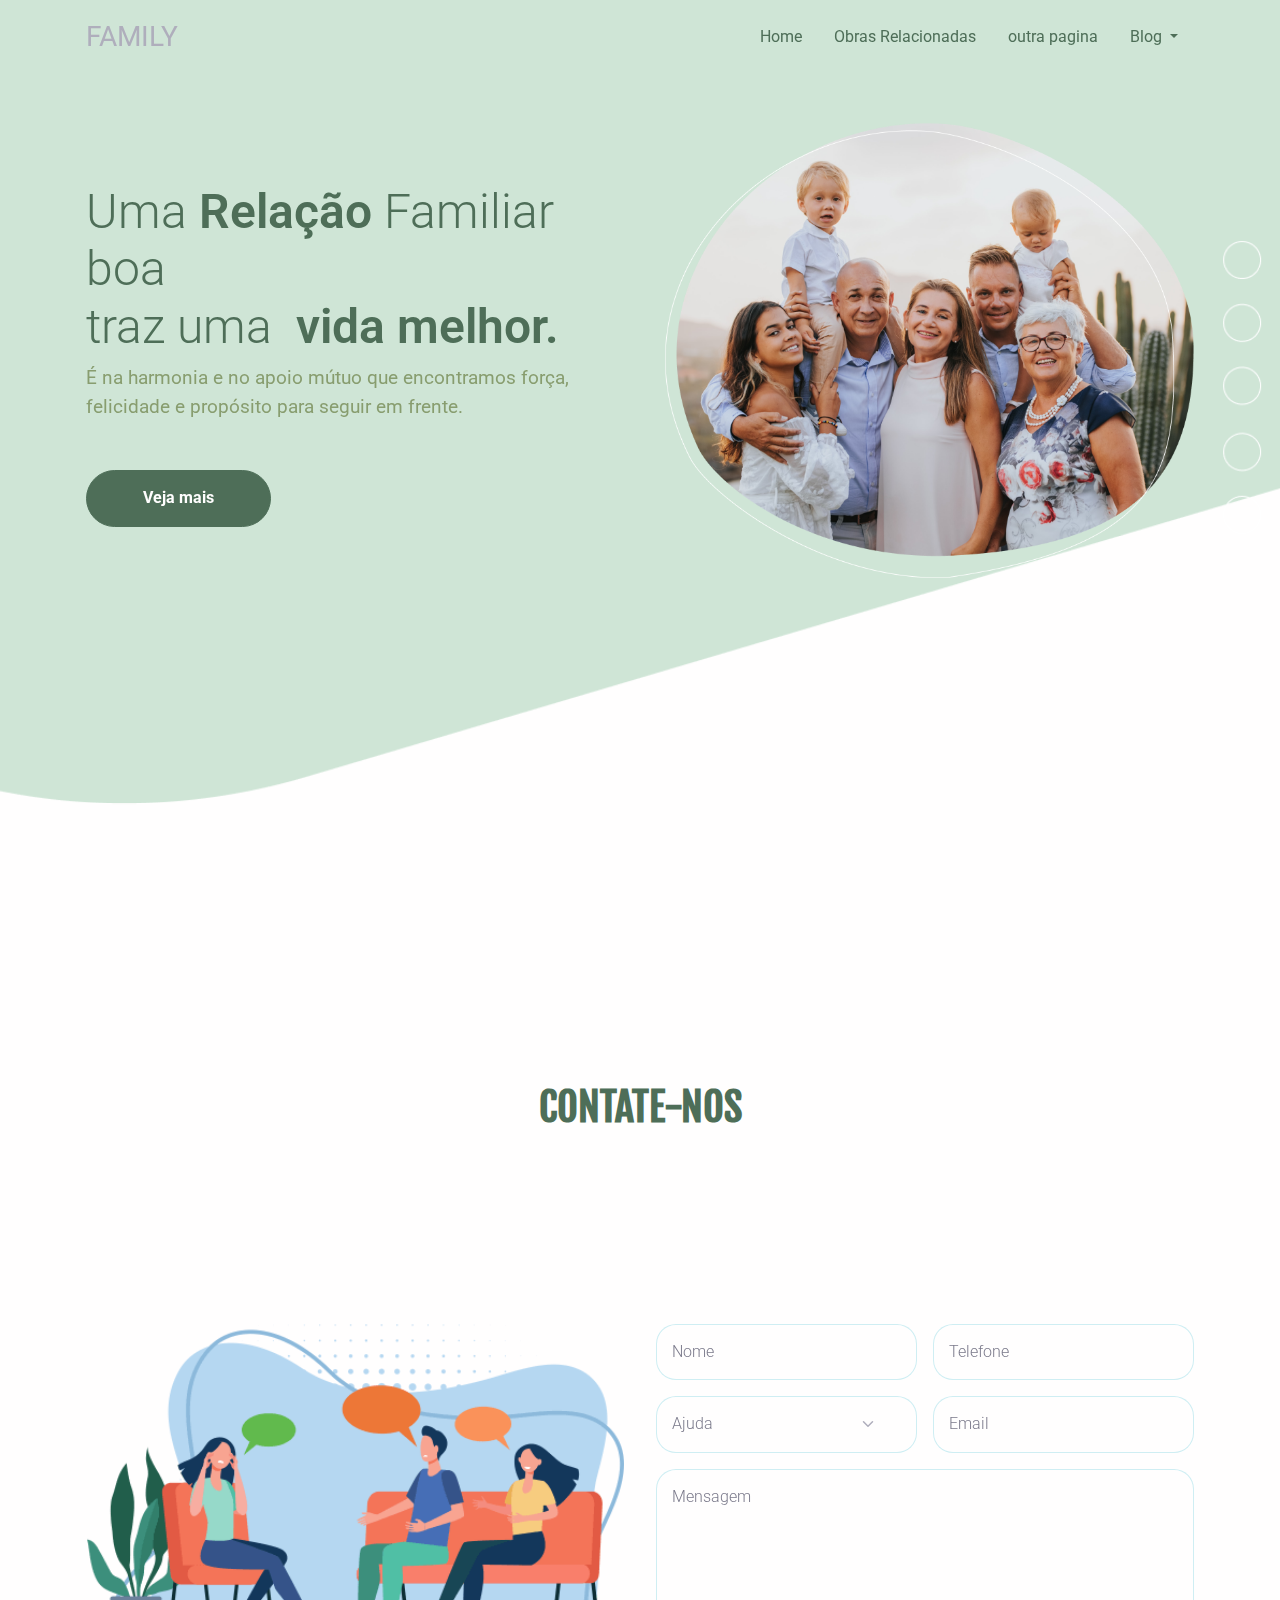
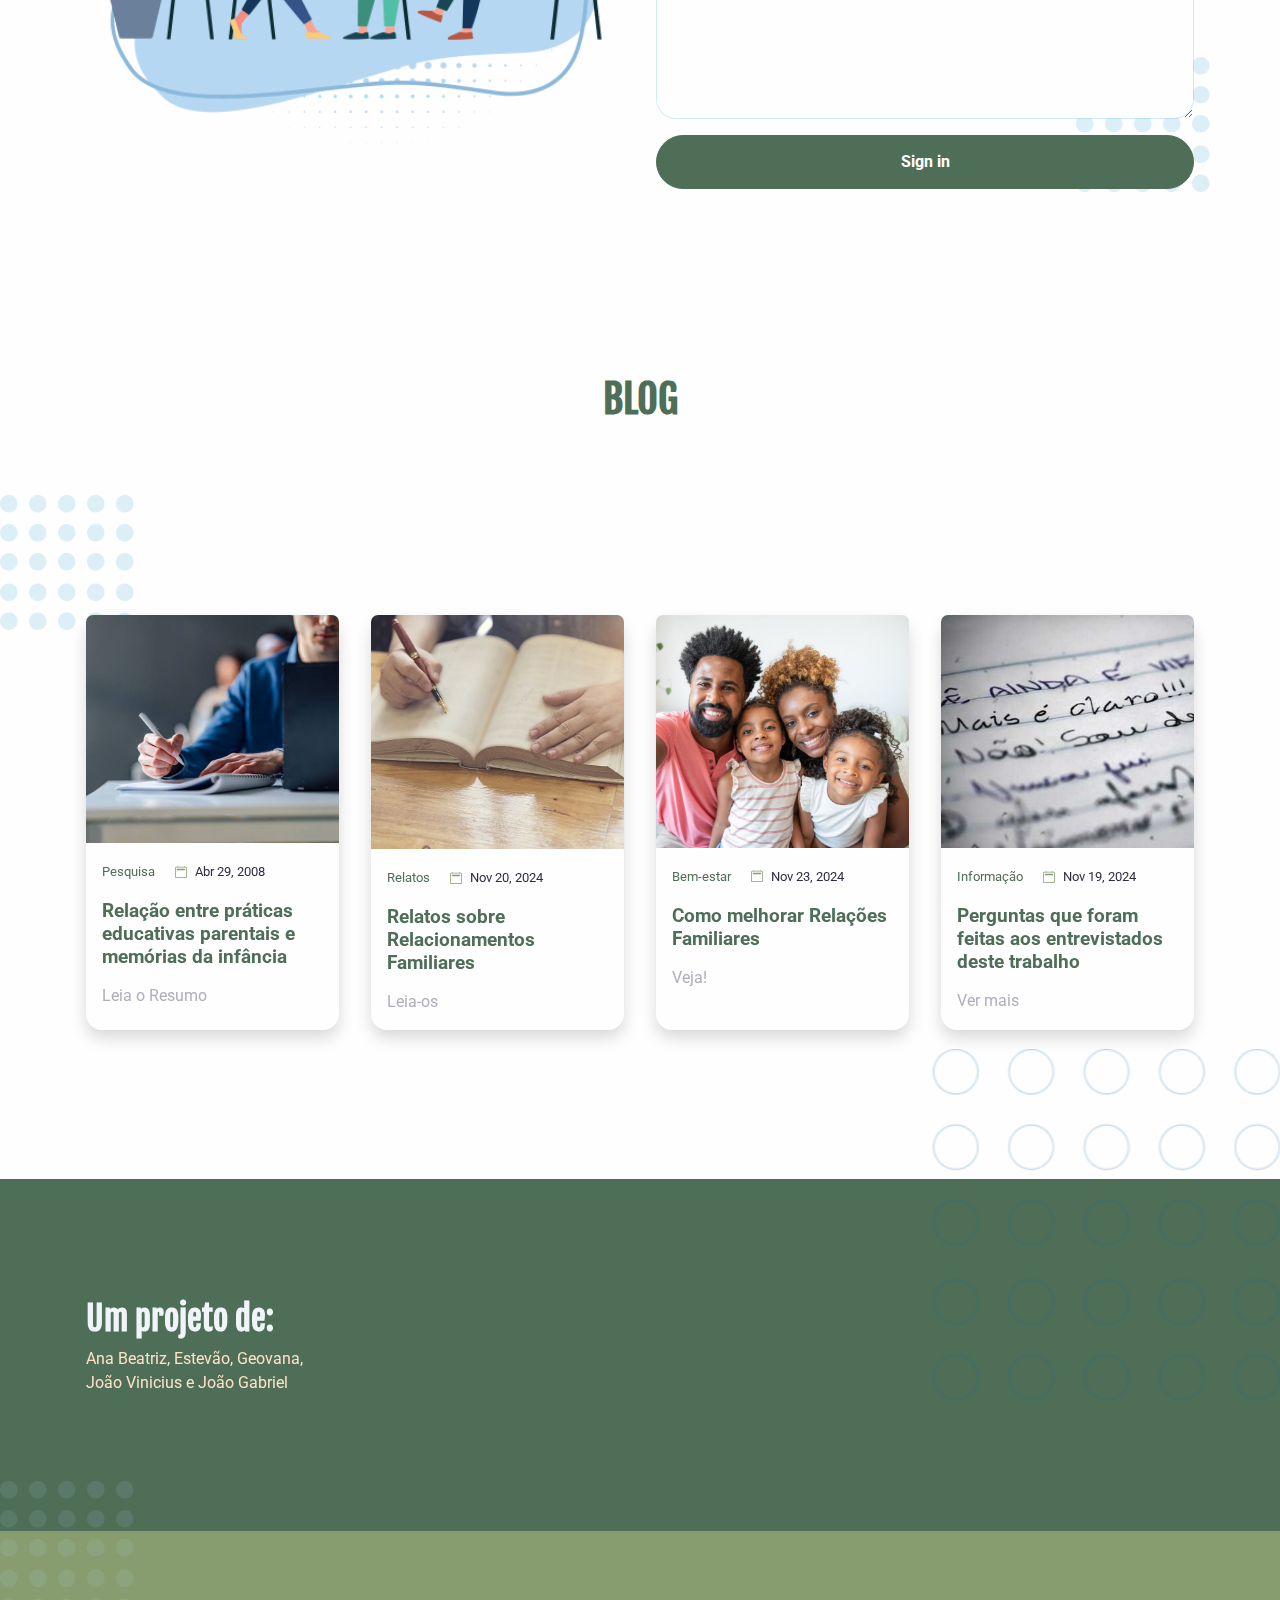
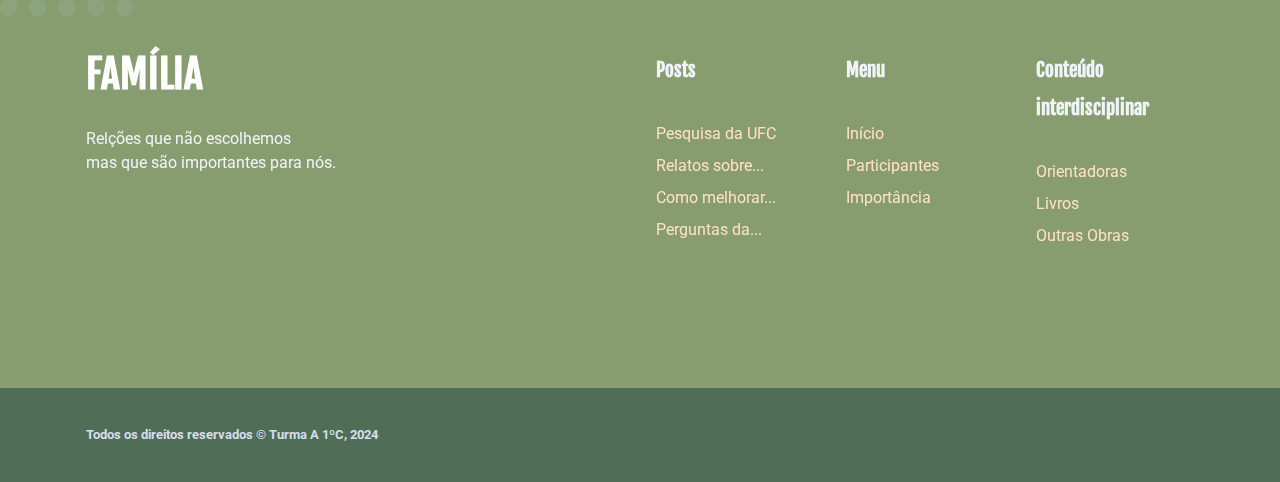
==== commit 563cd3e8: "Add dropdown" ====
--- a/contato.html
+++ b/contato.html
@@ -48,8 +48,20 @@
           <div class="collapse navbar-collapse border-top border-lg-0 mt-4 mt-lg-0" id="navbarSupportedContent">
             <ul class="navbar-nav ms-auto pt-2 pt-lg-0 font-base">
               <li class="nav-item px-2"><a class="nav-link" aria-current="page" href="index.html">Home</a></li>
+              <li class="nav-item px-2"><a class="nav-link" aria-current="page" href="obras.html">Obras Relacionadas</a></li>
               <li class="nav-item px-2"><a class="nav-link" href="#">outra pagina</a></li>
-              <li class="nav-item px-2"><a class="nav-link" href="obras.html">Obras</a></li>
+              <div class="nav-item px-2 dropdown">
+                <a class="nav-link dropdown-toggle" href="#" role="button" data-bs-toggle="dropdown" aria-expanded="false">
+                  Blog
+                </a>
+              
+                <ul class="dropdown-menu">
+                  <li><a class="dropdown-item" href="pesquisa-ufc.html">Práticas Educativas...</a></li>
+                  <li><a class="dropdown-item" href="relatos.html">Relatos</a></li>
+                  <li><a class="dropdown-item" href="melhorarrelacoes.html">Melhorar Relações</a></li>
+                  <li><a class="dropdown-item" href="perguntas-entrevista.html">Perguntas Entrevistas</a></li>
+                </ul>
+              </div>
             </ul>
           </div>
         </div>
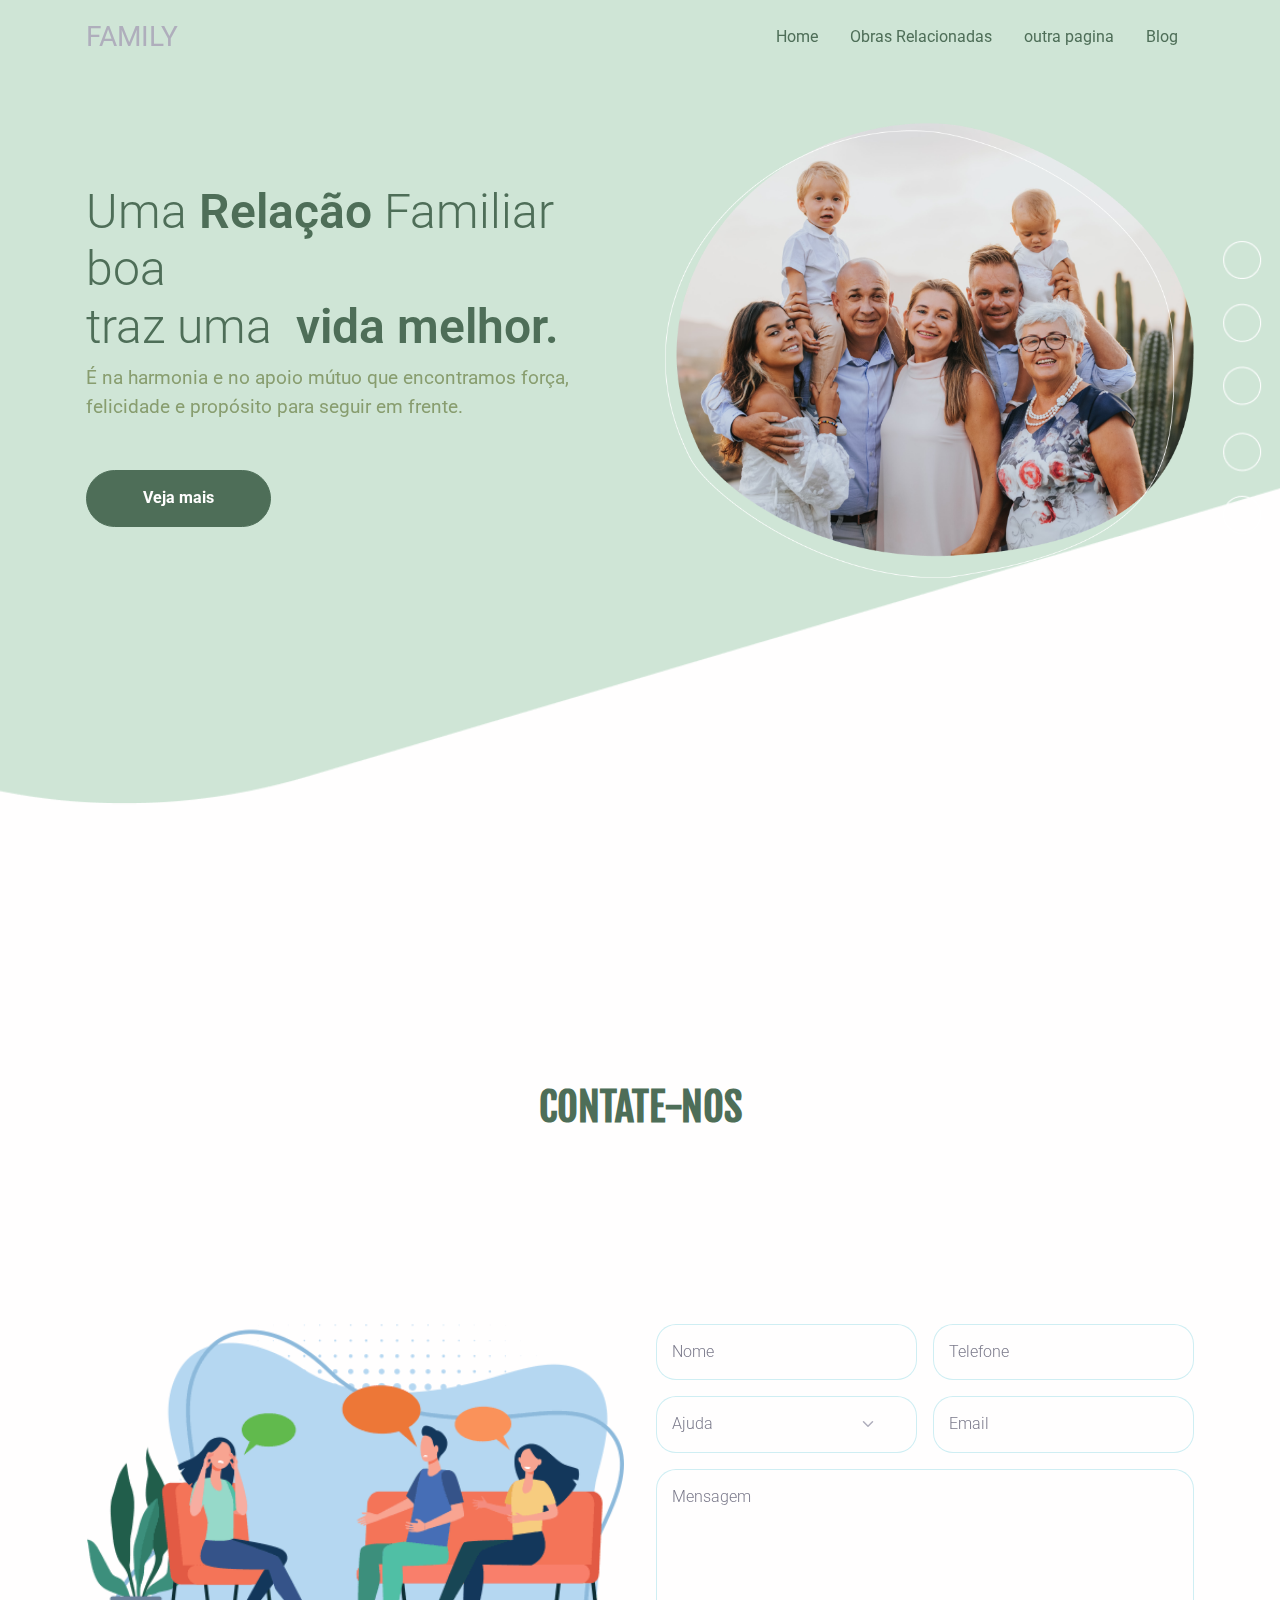
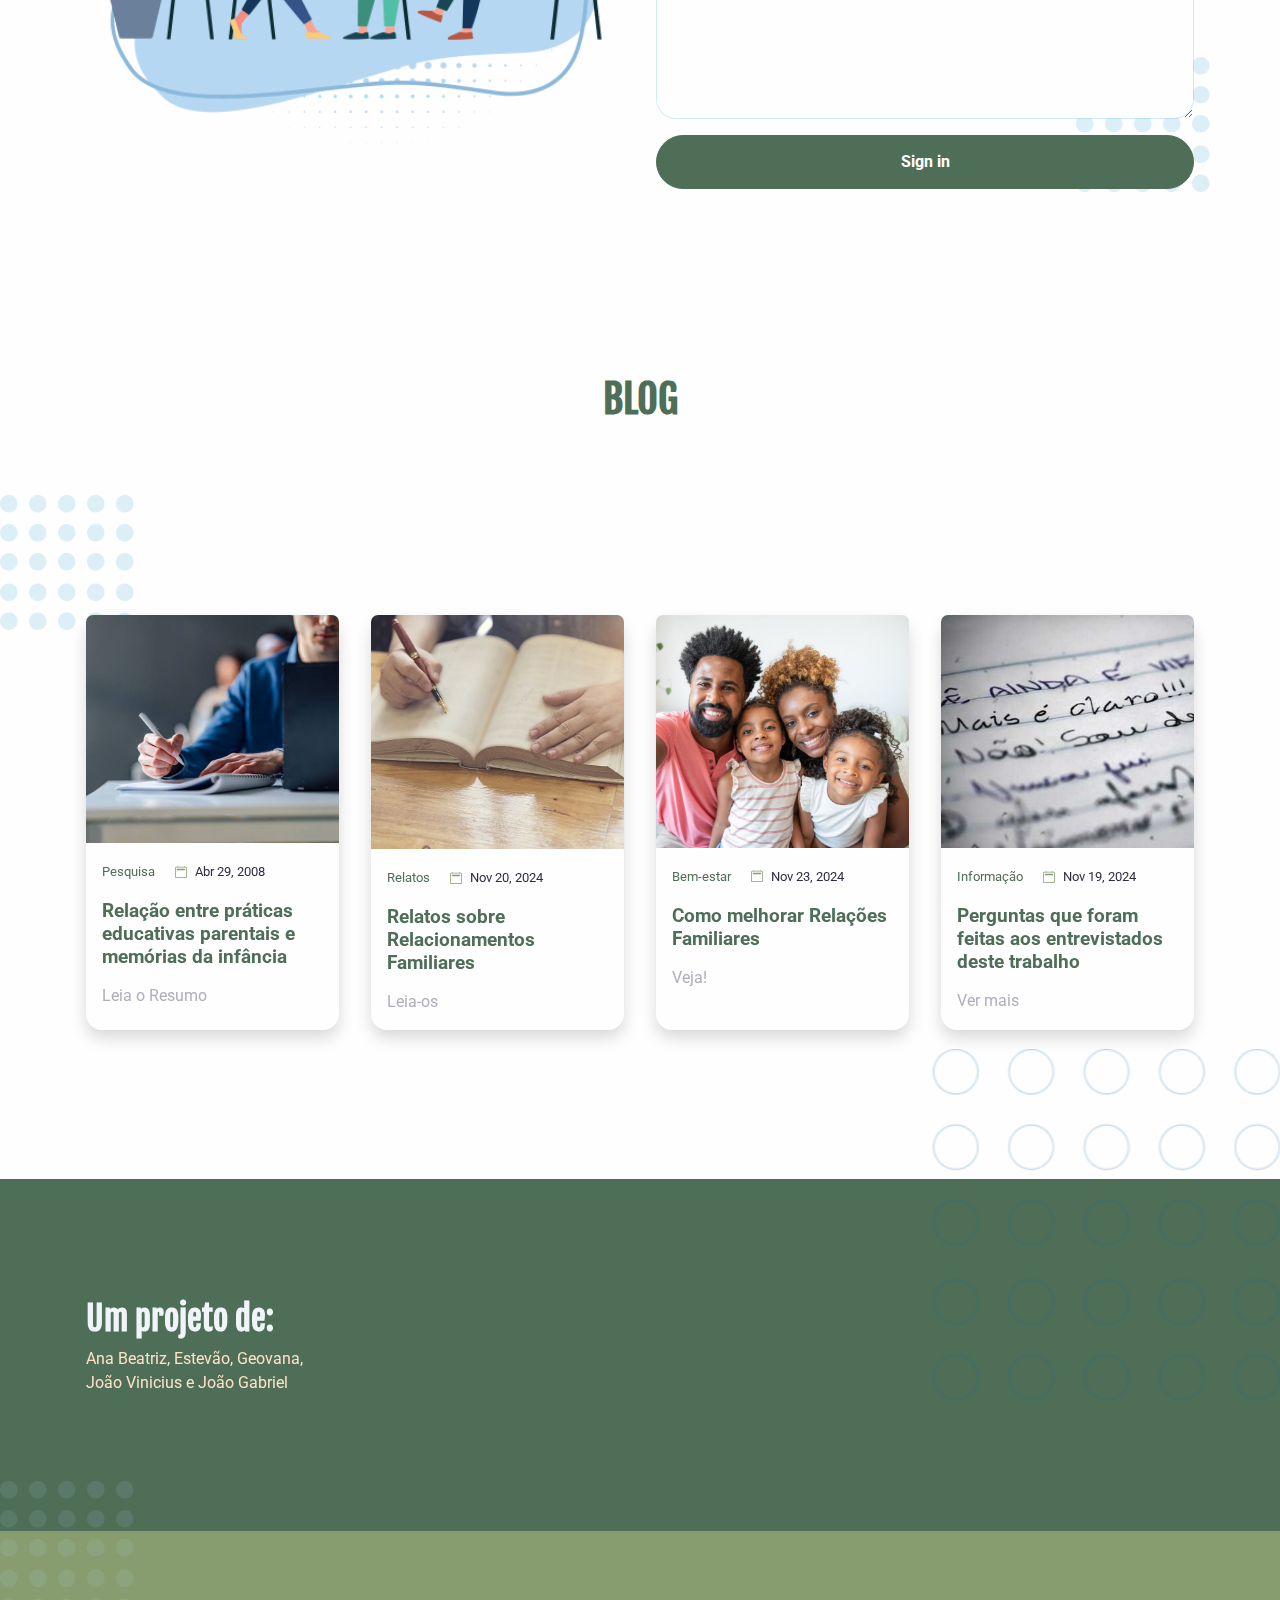
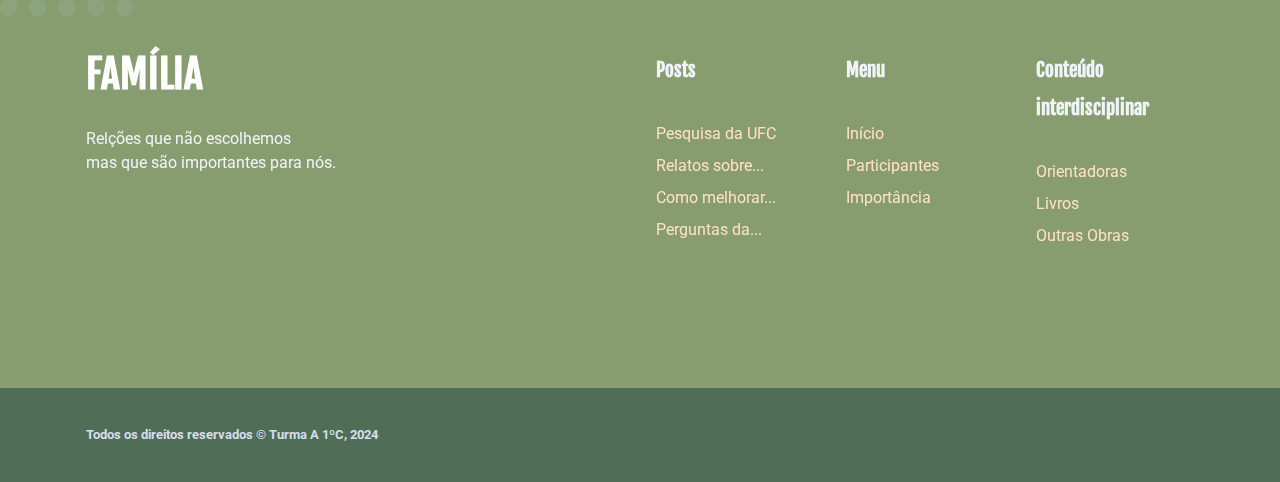
==== commit 6127d127: "tirando dropdown" ====
--- a/contato.html
+++ b/contato.html
@@ -50,18 +50,7 @@
               <li class="nav-item px-2"><a class="nav-link" aria-current="page" href="index.html">Home</a></li>
               <li class="nav-item px-2"><a class="nav-link" aria-current="page" href="obras.html">Obras Relacionadas</a></li>
               <li class="nav-item px-2"><a class="nav-link" href="#">outra pagina</a></li>
-              <div class="nav-item px-2 dropdown">
-                <a class="nav-link dropdown-toggle" href="#" role="button" data-bs-toggle="dropdown" aria-expanded="false">
-                  Blog
-                </a>
-              
-                <ul class="dropdown-menu">
-                  <li><a class="dropdown-item" href="pesquisa-ufc.html">Práticas Educativas...</a></li>
-                  <li><a class="dropdown-item" href="relatos.html">Relatos</a></li>
-                  <li><a class="dropdown-item" href="melhorarrelacoes.html">Melhorar Relações</a></li>
-                  <li><a class="dropdown-item" href="perguntas-entrevista.html">Perguntas Entrevistas</a></li>
-                </ul>
-              </div>
+              <li class="nav-item px-2"><a class="nav-link" href="#blog">Blog</a></li>
             </ul>
           </div>
         </div>
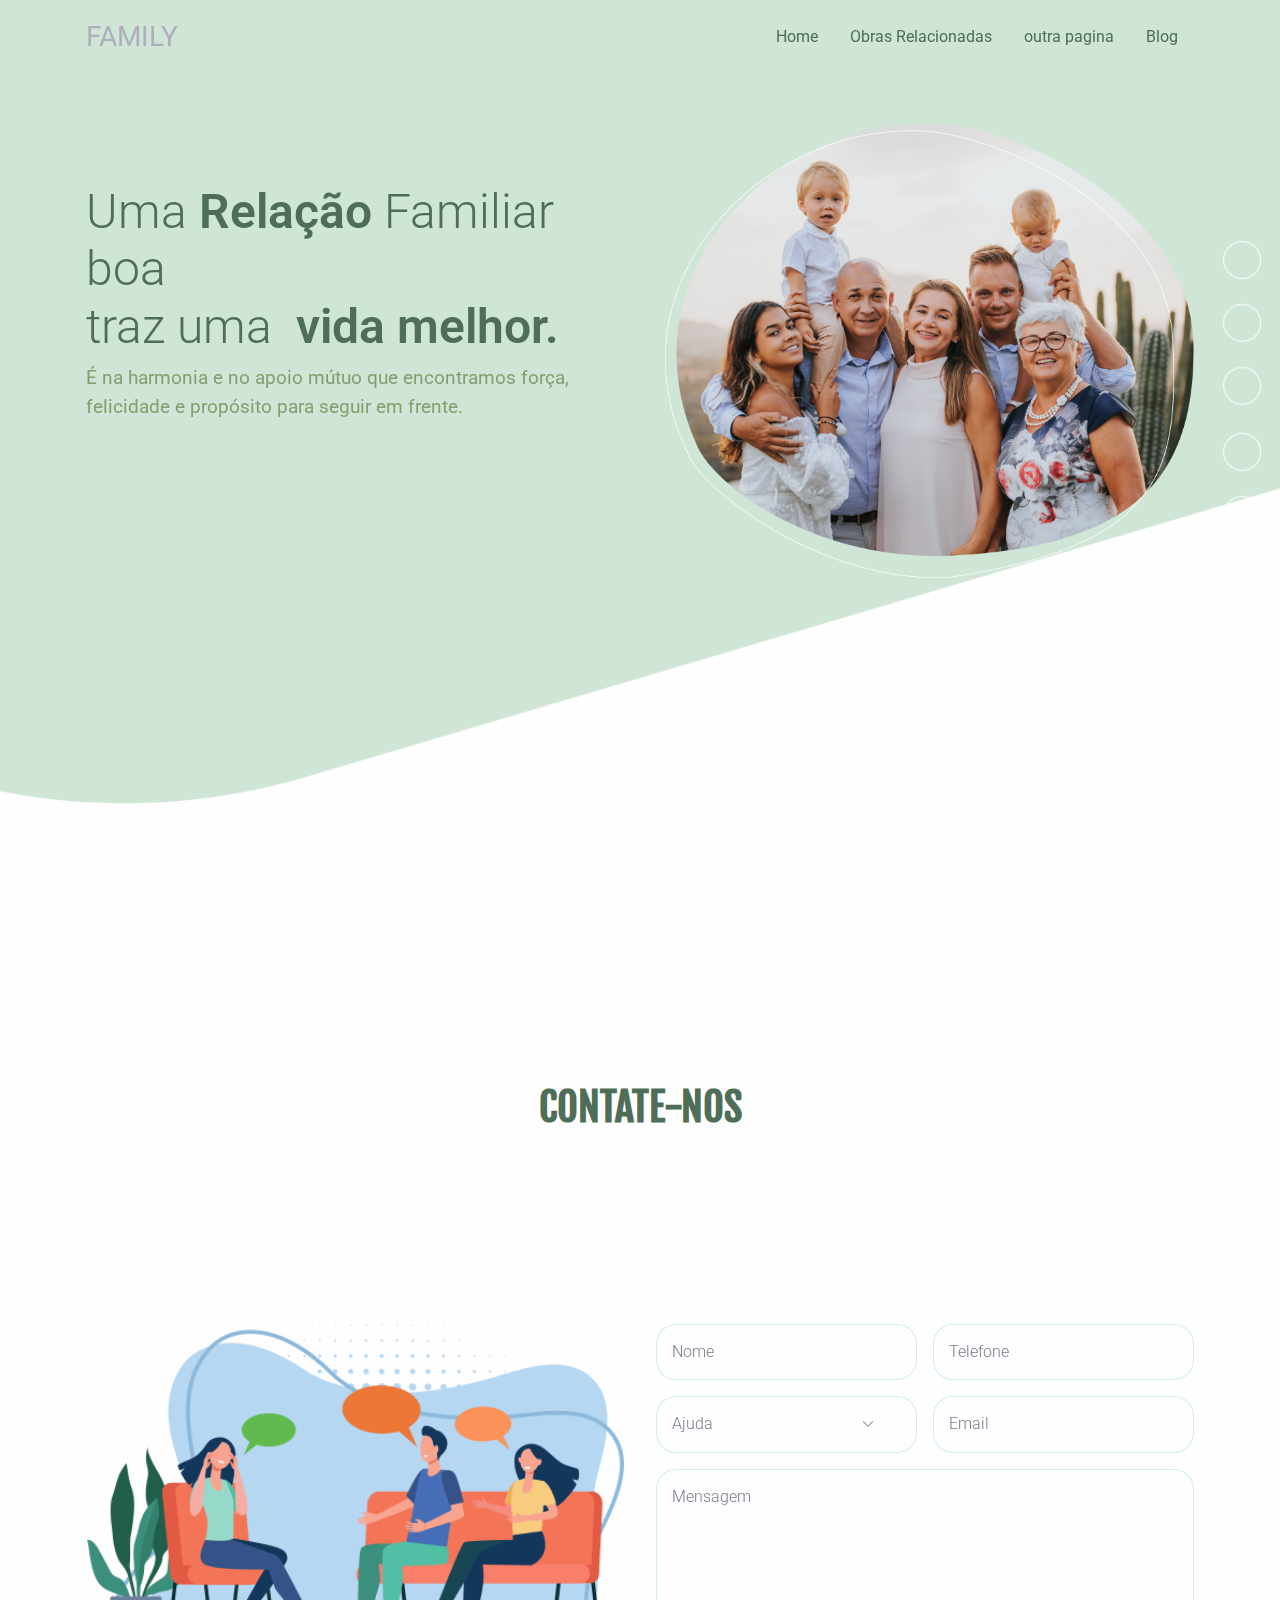
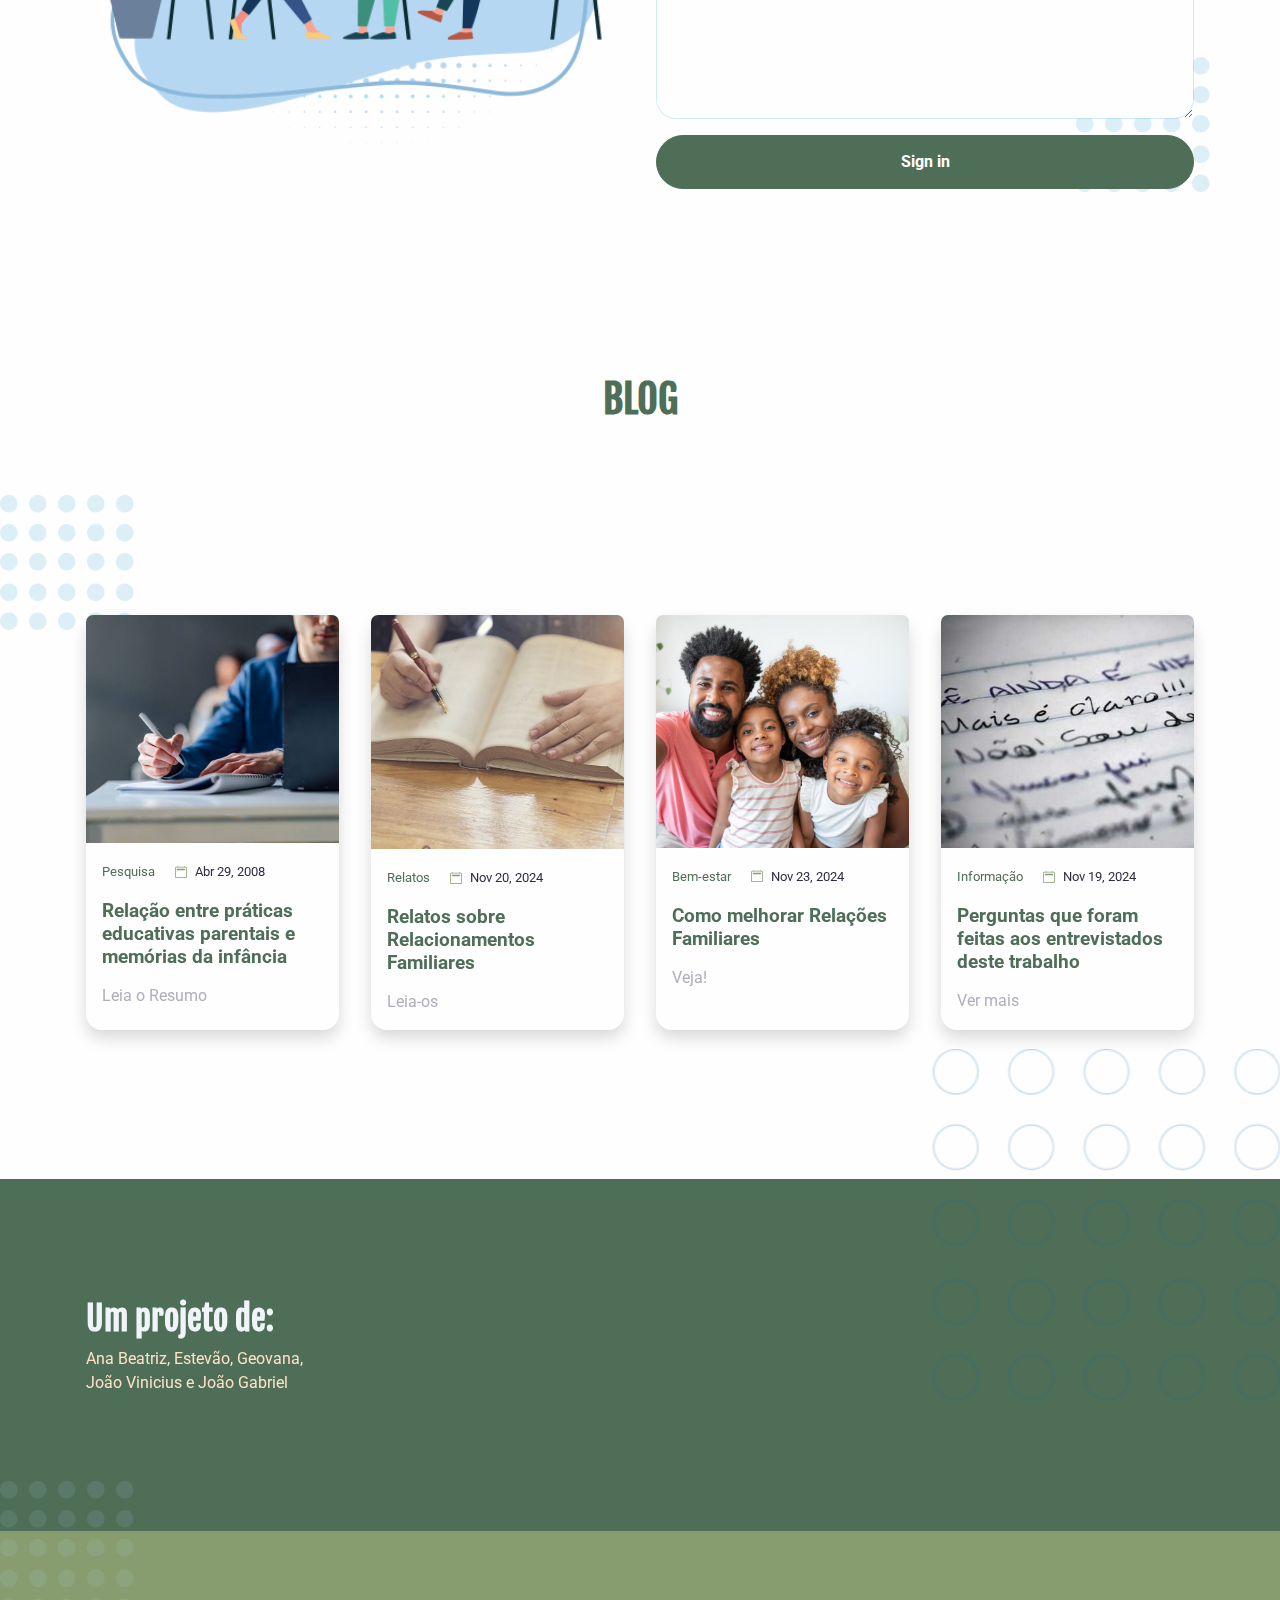
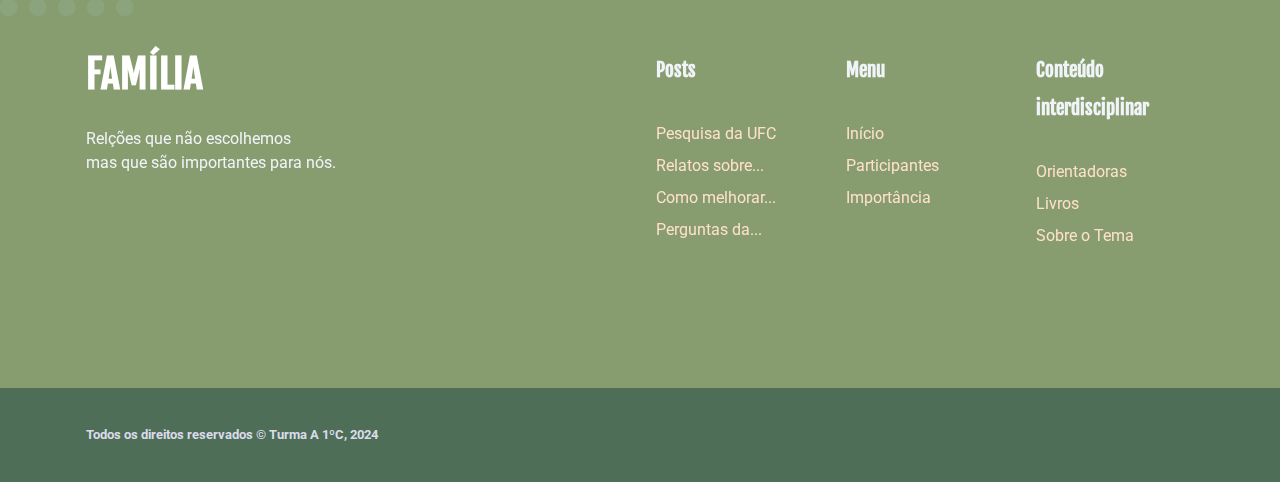
==== commit 292383fe: "correcao links footer" ====
--- a/contato.html
+++ b/contato.html
@@ -10,7 +10,7 @@
     <!-- ===============================================-->
     <!--    Document Title-->
     <!-- ====================================== -->
-    <title>Relações Familiares</title>
+    <title>Contato</title>
 
 
 
@@ -66,7 +66,7 @@
             <div class="col-md-5 col-xl-6 col-xxl-7 order-0 order-md-1 text-end"><img class="pt-7 pt-md-0 w-100" src="assets/img/gallery/hero.png" alt="hero-header" /></div>
             <div class="col-md-75 col-xl-6 col-xxl-5 text-md-start text-center py-6">
               <h1 class="fw-light font-base fs-6 fs-xxl-7">Uma <strong>Relação </strong>Familiar boa<br />traz uma &nbsp;<strong>vida melhor.</strong></h1>
-              <p class="fs-1 mb-5">É na harmonia e no apoio mútuo que encontramos força,<br />felicidade e propósito para seguir em frente.</p><a class="btn btn-lg btn-primary rounded-pill" href="#sobre" role="button">Veja mais</a>
+              <p class="fs-1 mb-5">É na harmonia e no apoio mútuo que encontramos força,<br />felicidade e propósito para seguir em frente.</p>
             </div>
           </div>
         </div>
@@ -255,17 +255,17 @@
             <div class="col-6 col-sm-4 col-lg-2 mb-3 order-3 order-sm-2">
               <h5 class="lh-lg fw-bold text-light mb-4 font-sans-serif">Menu</h5>
               <ul class="list-unstyled mb-md-4 mb-lg-0">
-                <li class="lh-lg"><a class="footer-link" href="#home">Início</a></li>
-                <li class="lh-lg"><a class="footer-link" href="#grupo">Participantes</a></li>
-                <li class="lh-lg"><a class="footer-link" href="#importancia">Importância</a></li>
+                <li class="lh-lg"><a class="footer-link" href="index.html#home">Início</a></li>
+                <li class="lh-lg"><a class="footer-link" href="index.html#grupo">Participantes</a></li>
+                <li class="lh-lg"><a class="footer-link" href="index.html#importancia">Importância</a></li>
               </ul>
             </div>
             <div class="col-6 col-sm-4 col-lg-2 mb-3 order-3 order-sm-2">
               <h5 class="lh-lg fw-bold text-light mb-4 font-sans-serif"> Conteúdo interdisciplinar</h5>
               <ul class="list-unstyled mb-md-4 mb-lg-0">
-                <li class="lh-lg"><a class="footer-link" href="#sobre">Orientadoras</a></li>
-                <li class="lh-lg"><a class="footer-link" href="#livros">Livros</a></li>
-                <li class="lh-lg"><a class="footer-link" href="#sujestoes">Outras Obras</a></li>
+                <li class="lh-lg"><a class="footer-link" href="index.html#sobre">Orientadoras</a></li>
+                <li class="lh-lg"><a class="footer-link" href="obras#livros.html">Livros</a></li>
+                <li class="lh-lg"><a class="footer-link" href="index.html#importancia">Sobre o Tema</a></li>
               </ul>
             </div>
           </div>
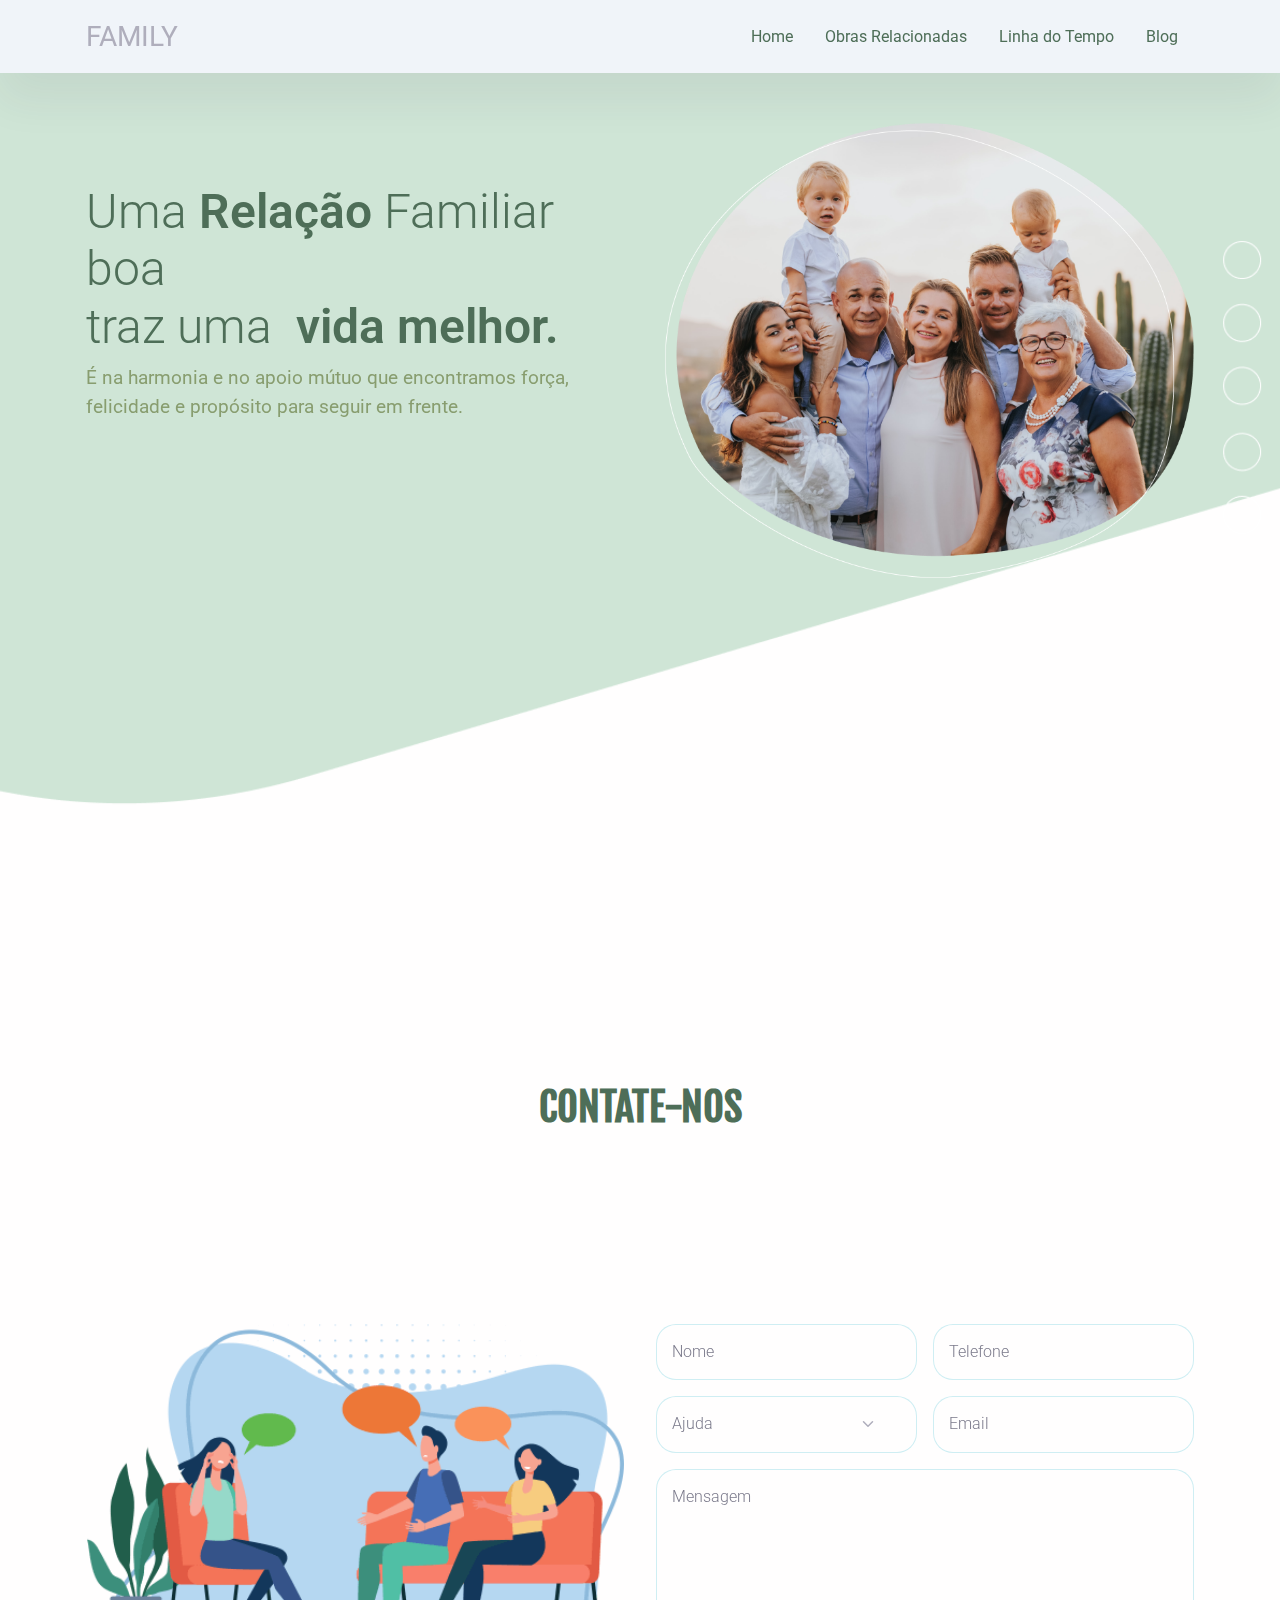
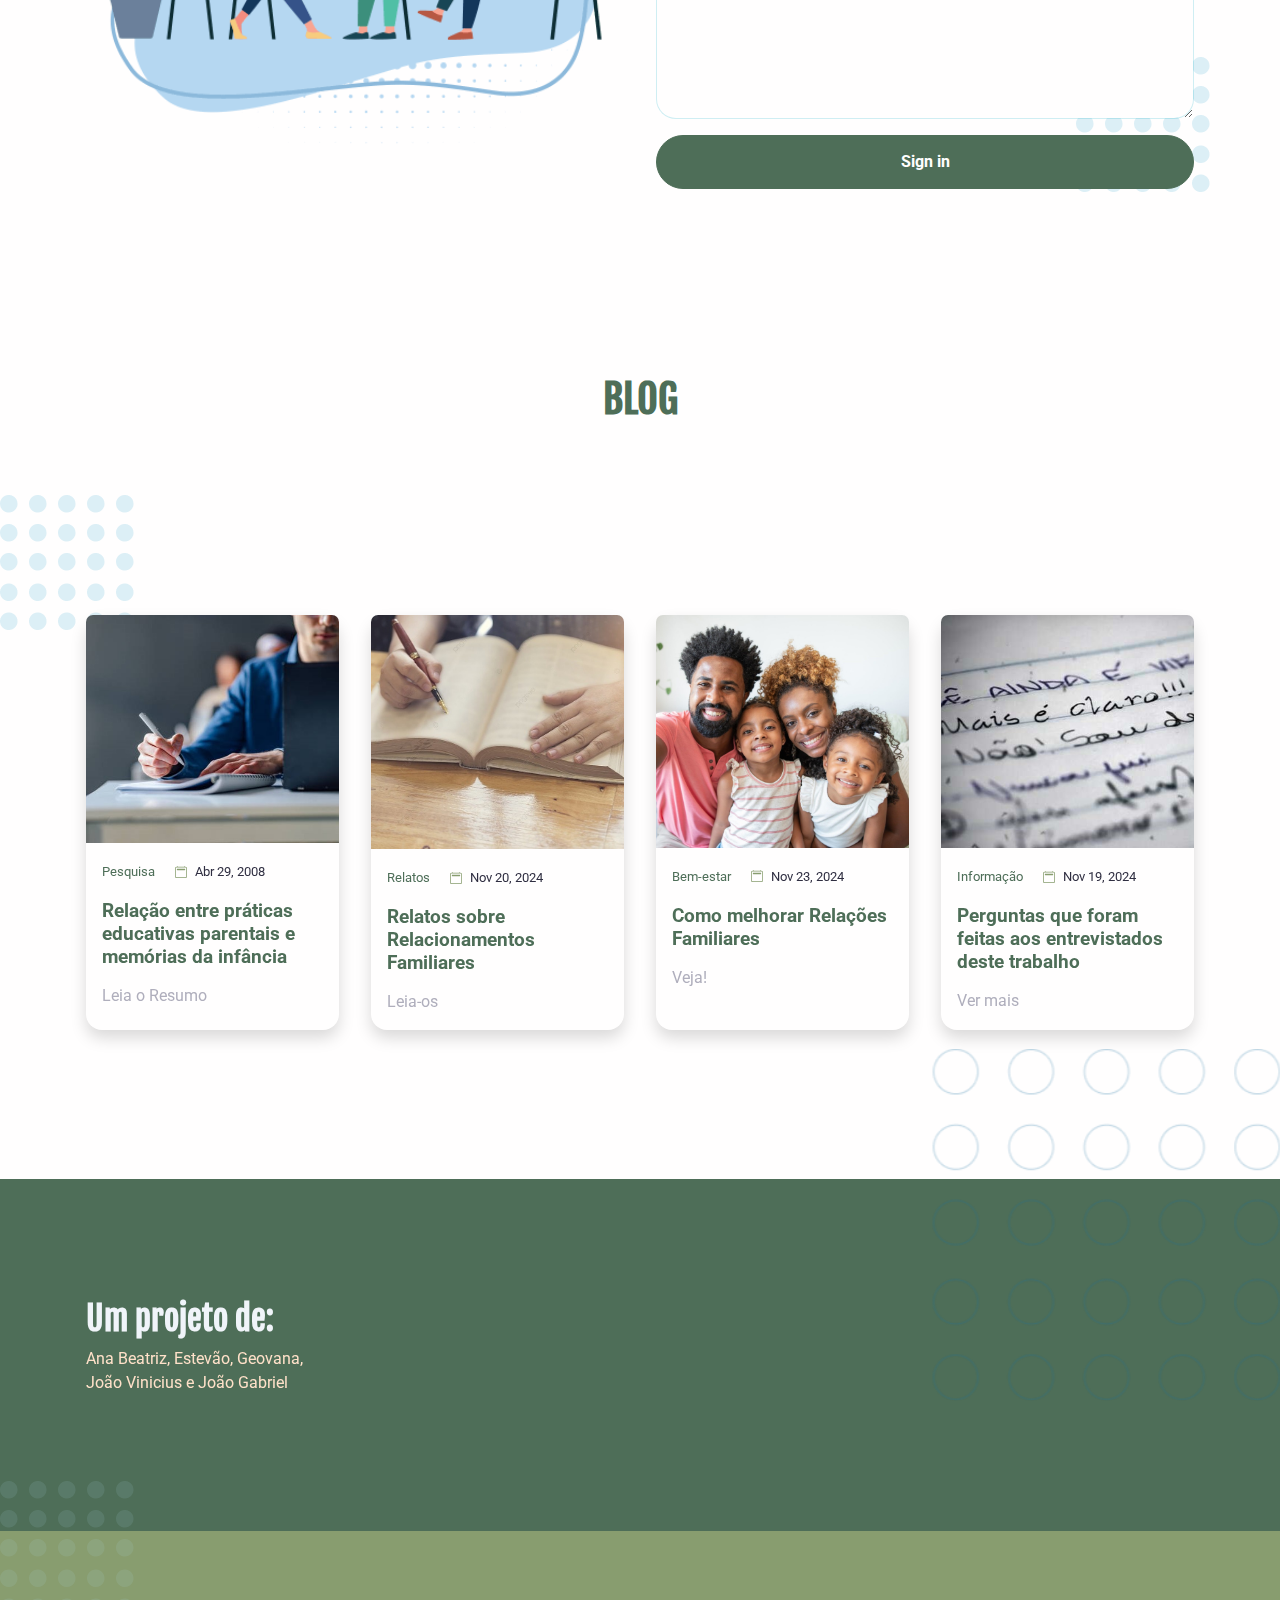
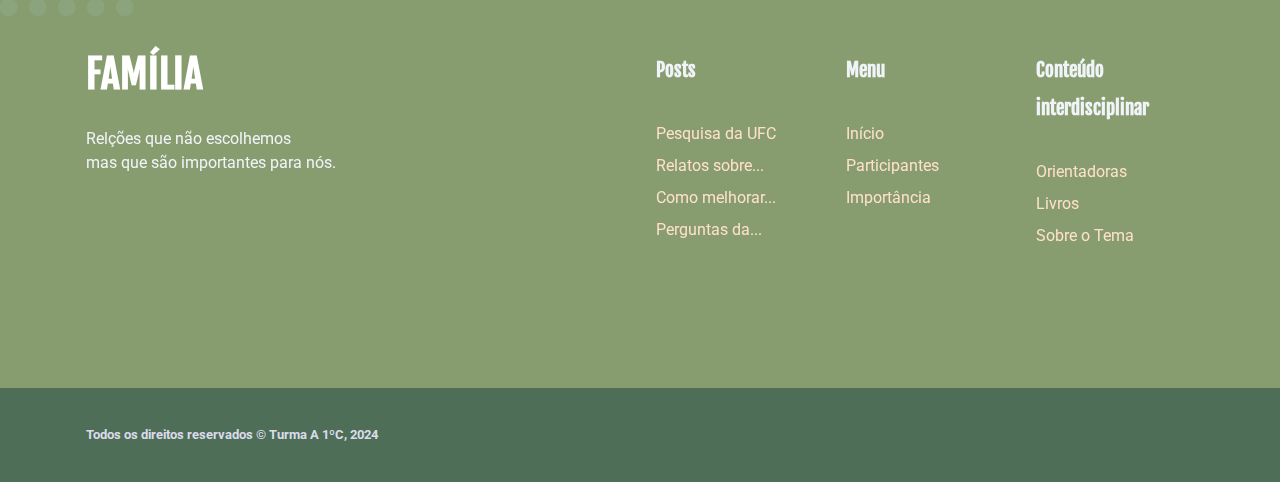
==== commit d4cec619: "ajustes" ====
--- a/contato.html
+++ b/contato.html
@@ -49,7 +49,7 @@
             <ul class="navbar-nav ms-auto pt-2 pt-lg-0 font-base">
               <li class="nav-item px-2"><a class="nav-link" aria-current="page" href="index.html">Home</a></li>
               <li class="nav-item px-2"><a class="nav-link" aria-current="page" href="obras.html">Obras Relacionadas</a></li>
-              <li class="nav-item px-2"><a class="nav-link" href="#">outra pagina</a></li>
+              <li class="nav-item px-2"><a class="nav-link" href="linha-do-tempo.html">Linha do Tempo</a></li>
               <li class="nav-item px-2"><a class="nav-link" href="#blog">Blog</a></li>
             </ul>
           </div>
--- a/assets/css/style.css
+++ b/assets/css/style.css
@@ -161,4 +161,64 @@
 
 .lista-ol {
     margin-top: 3em;
+}
+
+ul.timeline-list {
+	position: relative;
+	margin: 0;
+	padding: 0
+}
+ul.timeline-list:before {
+	position: absolute;
+	content: "";
+	width: 2px;
+	height: 100%;
+	background-color: #8abe9a;
+	left: 50%;
+	top: 0;
+	-webkit-transform: translateX(-50%);
+	        transform: translateX(-50%);
+}
+ul.timeline-list li {
+	position: relative;
+	clear: both;
+	display: table;
+}
+.timeline_content {
+	background-color:#fff
+}
+
+ul.timeline-list li .timeline_content {
+	width: 40%;
+	color: #333;
+	padding: 20px;
+	float: left;
+	text-align: right;
+}
+ul.timeline-list li:nth-child(2n) .timeline_content {
+	float: right;
+	text-align: left;
+}
+.timeline_content h1 {
+	font-size: 22px;
+	font-weight: 600;
+	margin: 10px 0;
+}
+ul.timeline-list li:before {
+	position: absolute;
+	content: "";
+	width: 25px;
+	height: 25px;
+	background-color: #8abe9a;
+	left: 50%;
+	top: 50%;
+	-webkit-transform: translate(-50%, -50%);
+	        transform: translate(-50%, -50%);
+	border-radius: 50%;
+}
+.timeline_content span {
+	font-size: 18px;
+	font-weight: 500;
+	font-family: poppins;
+	color: #8abe9a;
 }